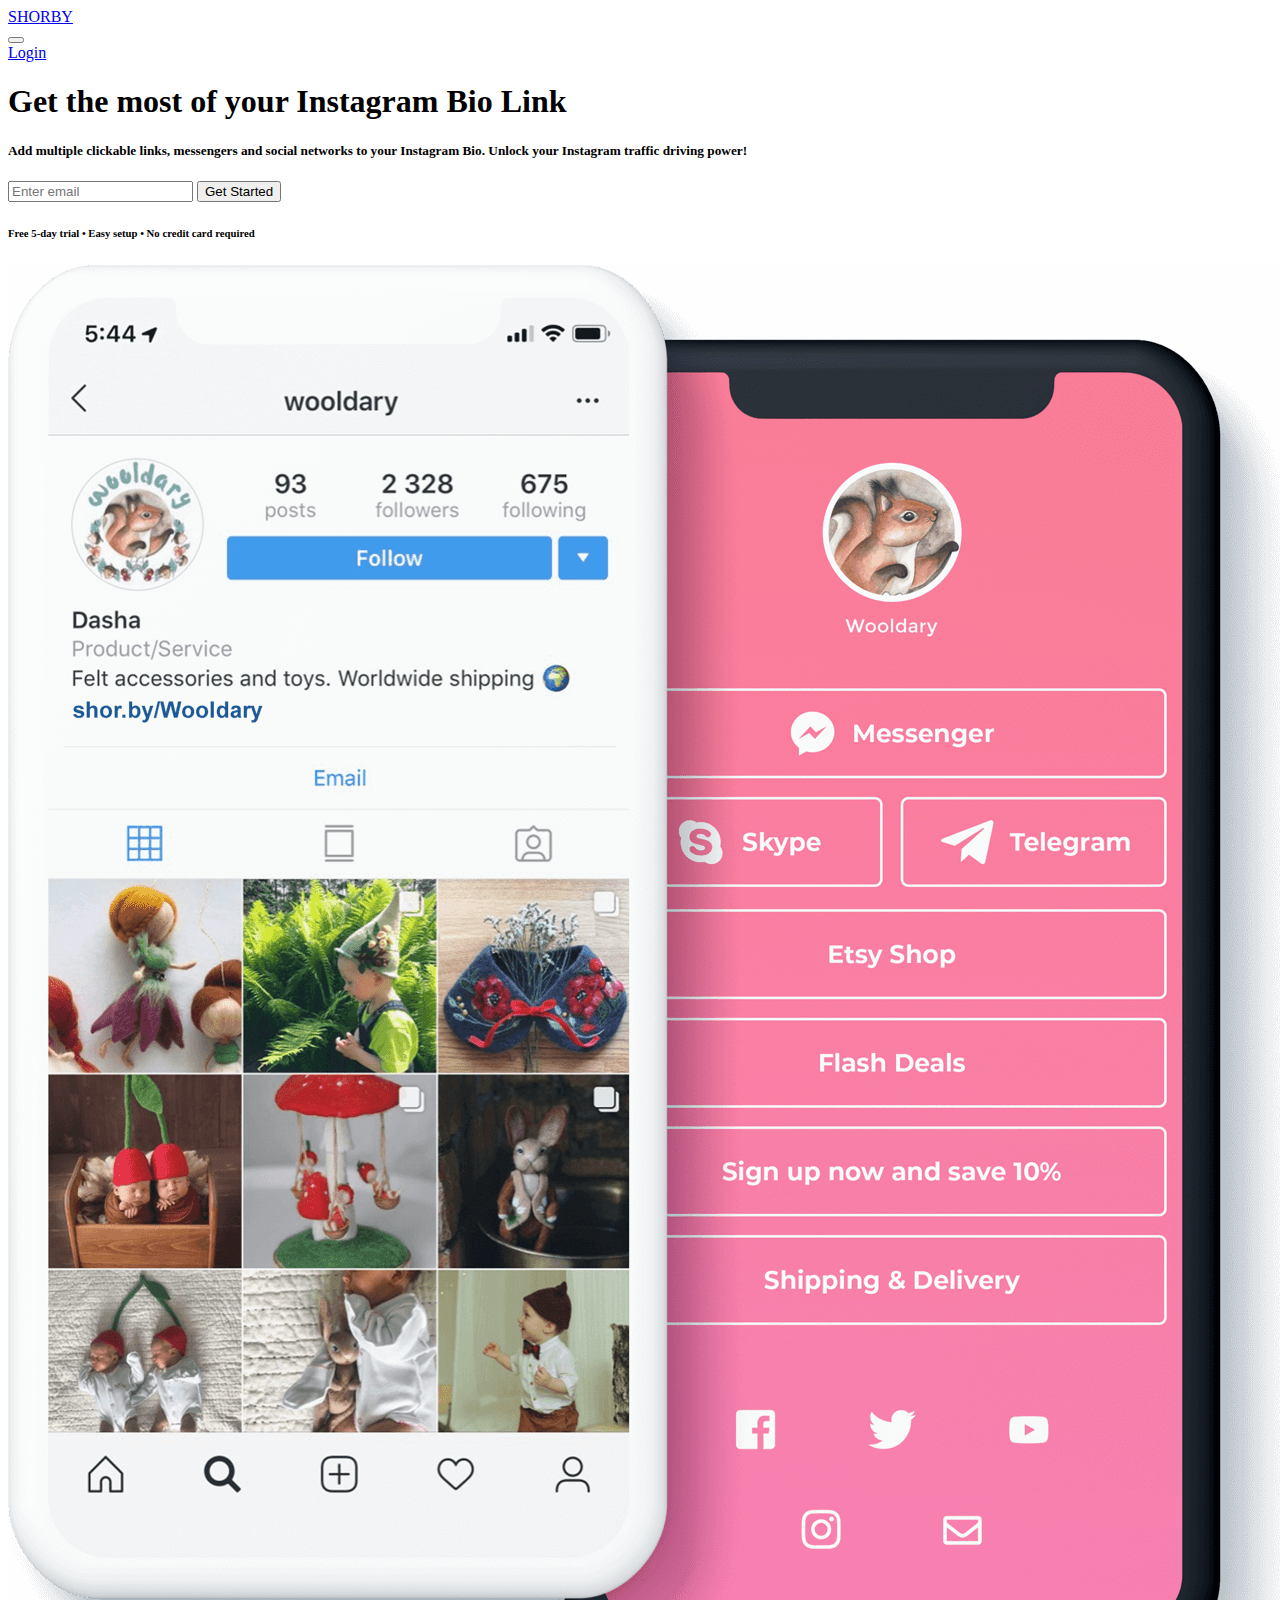
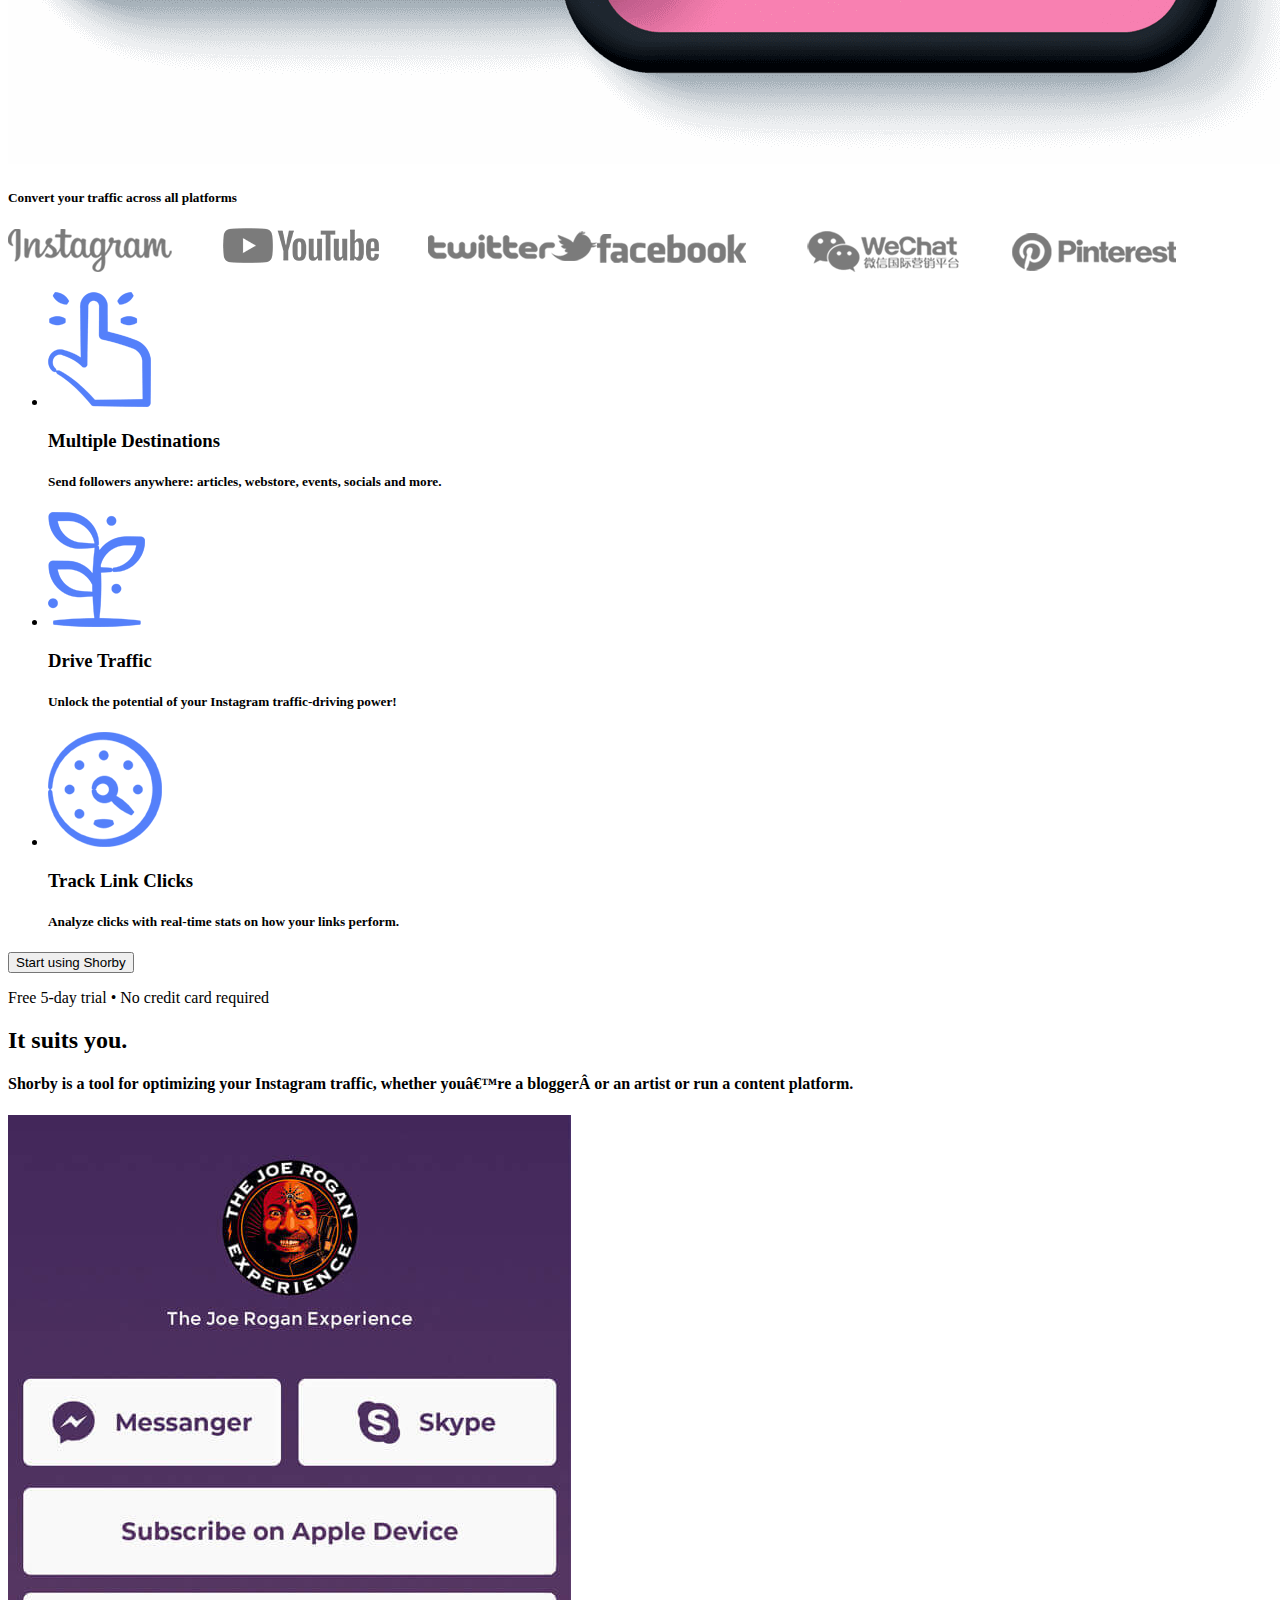
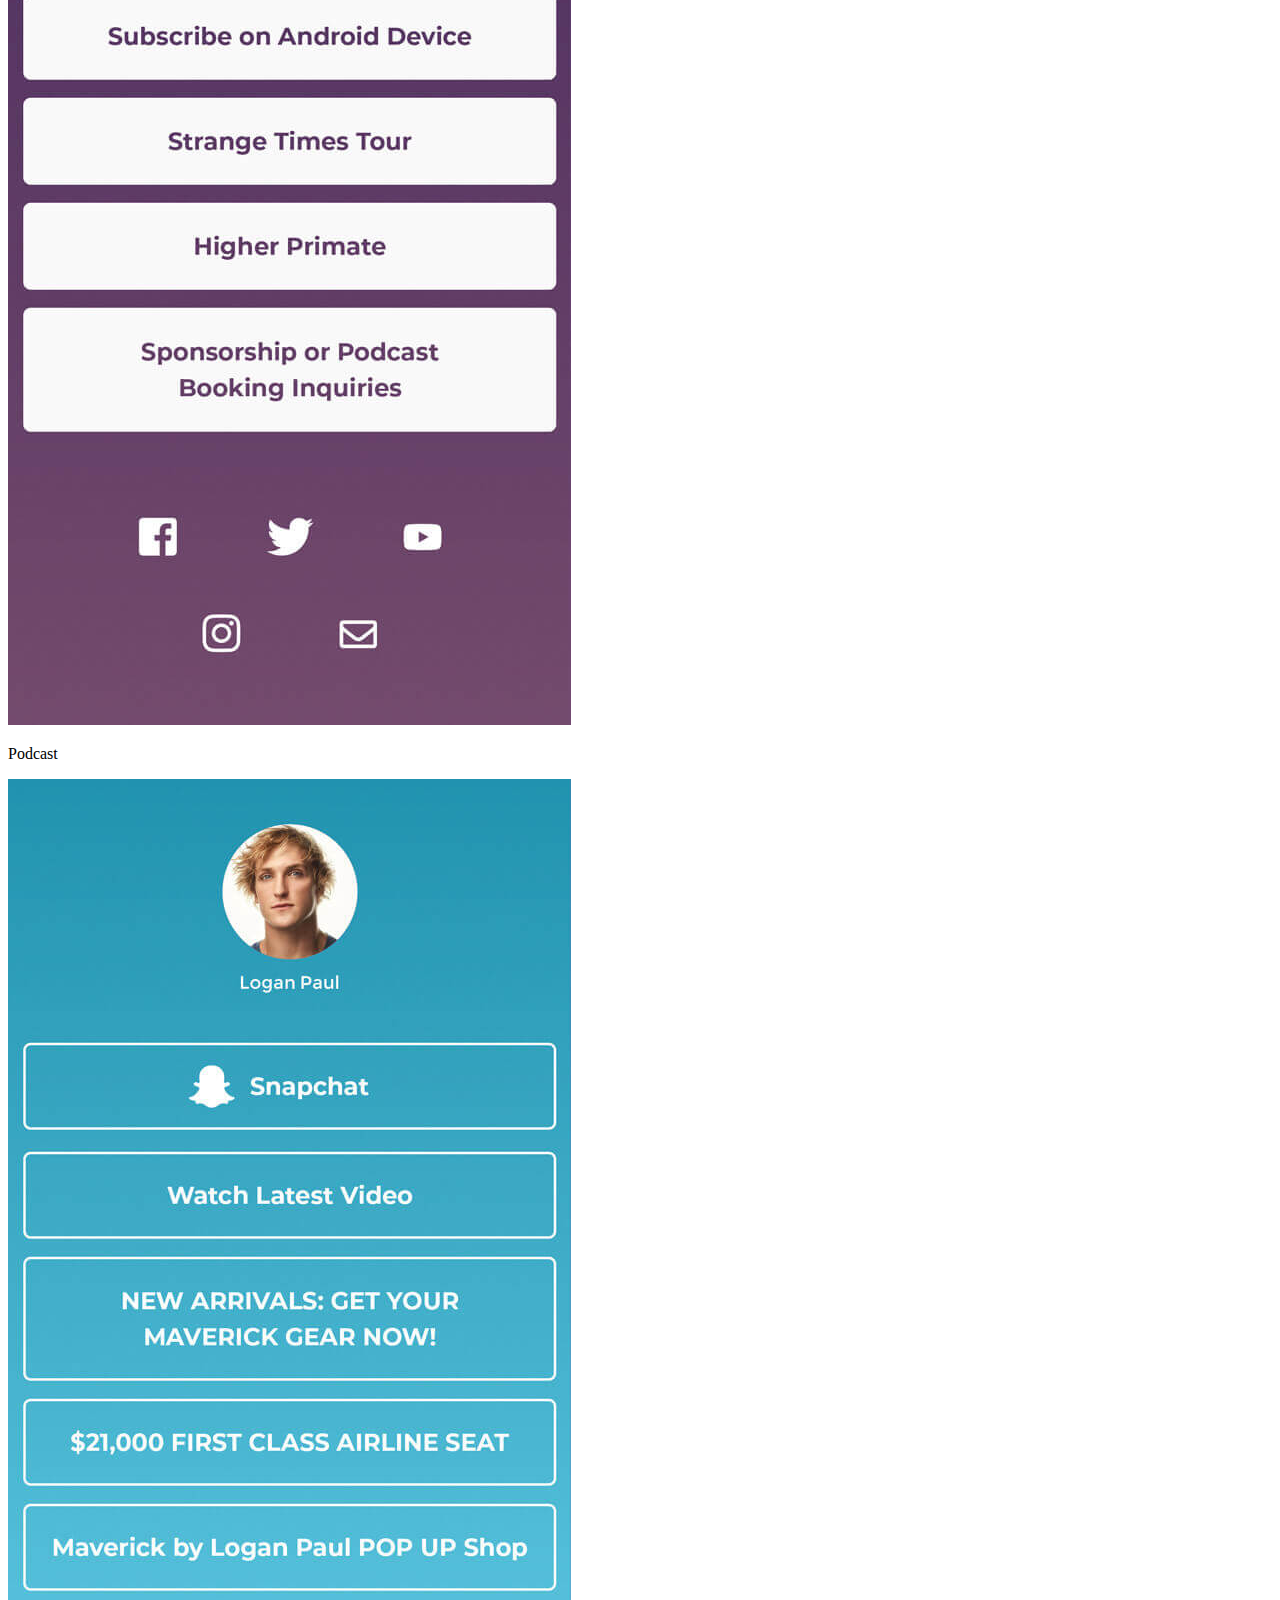
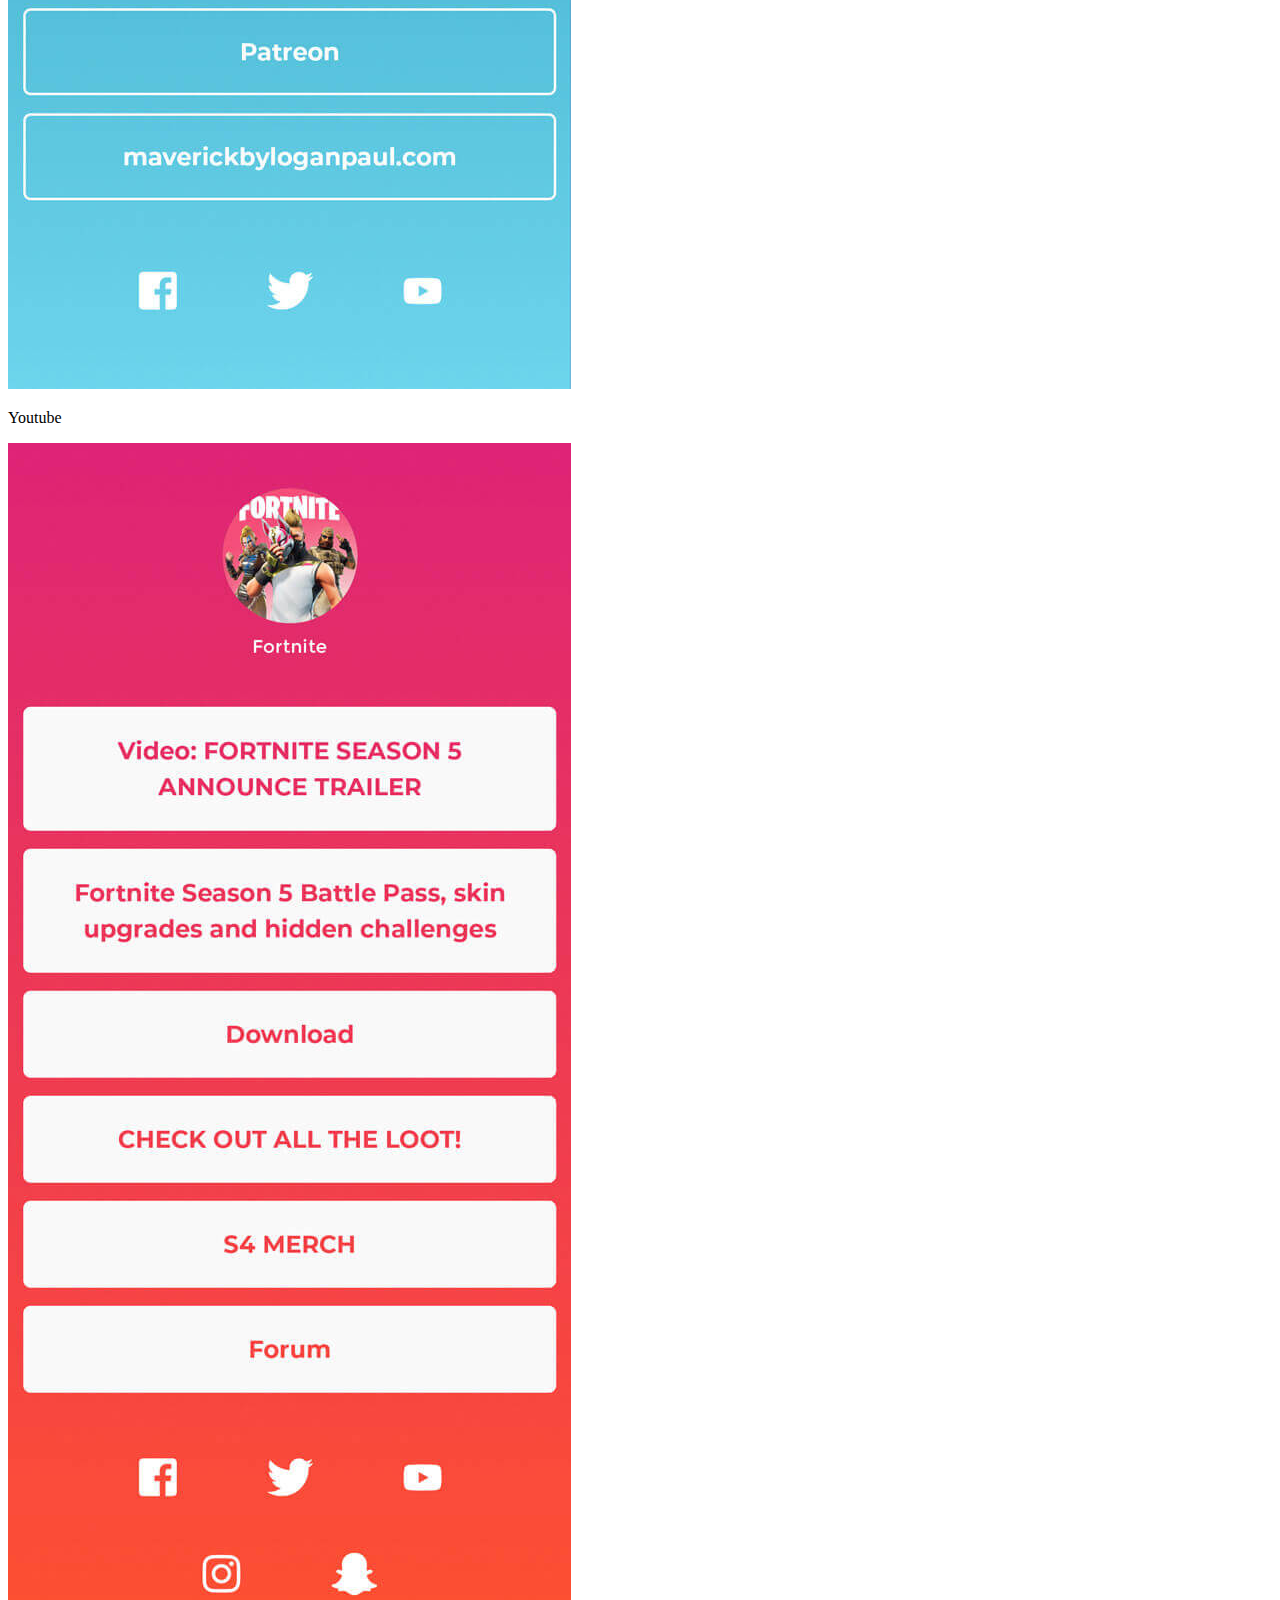
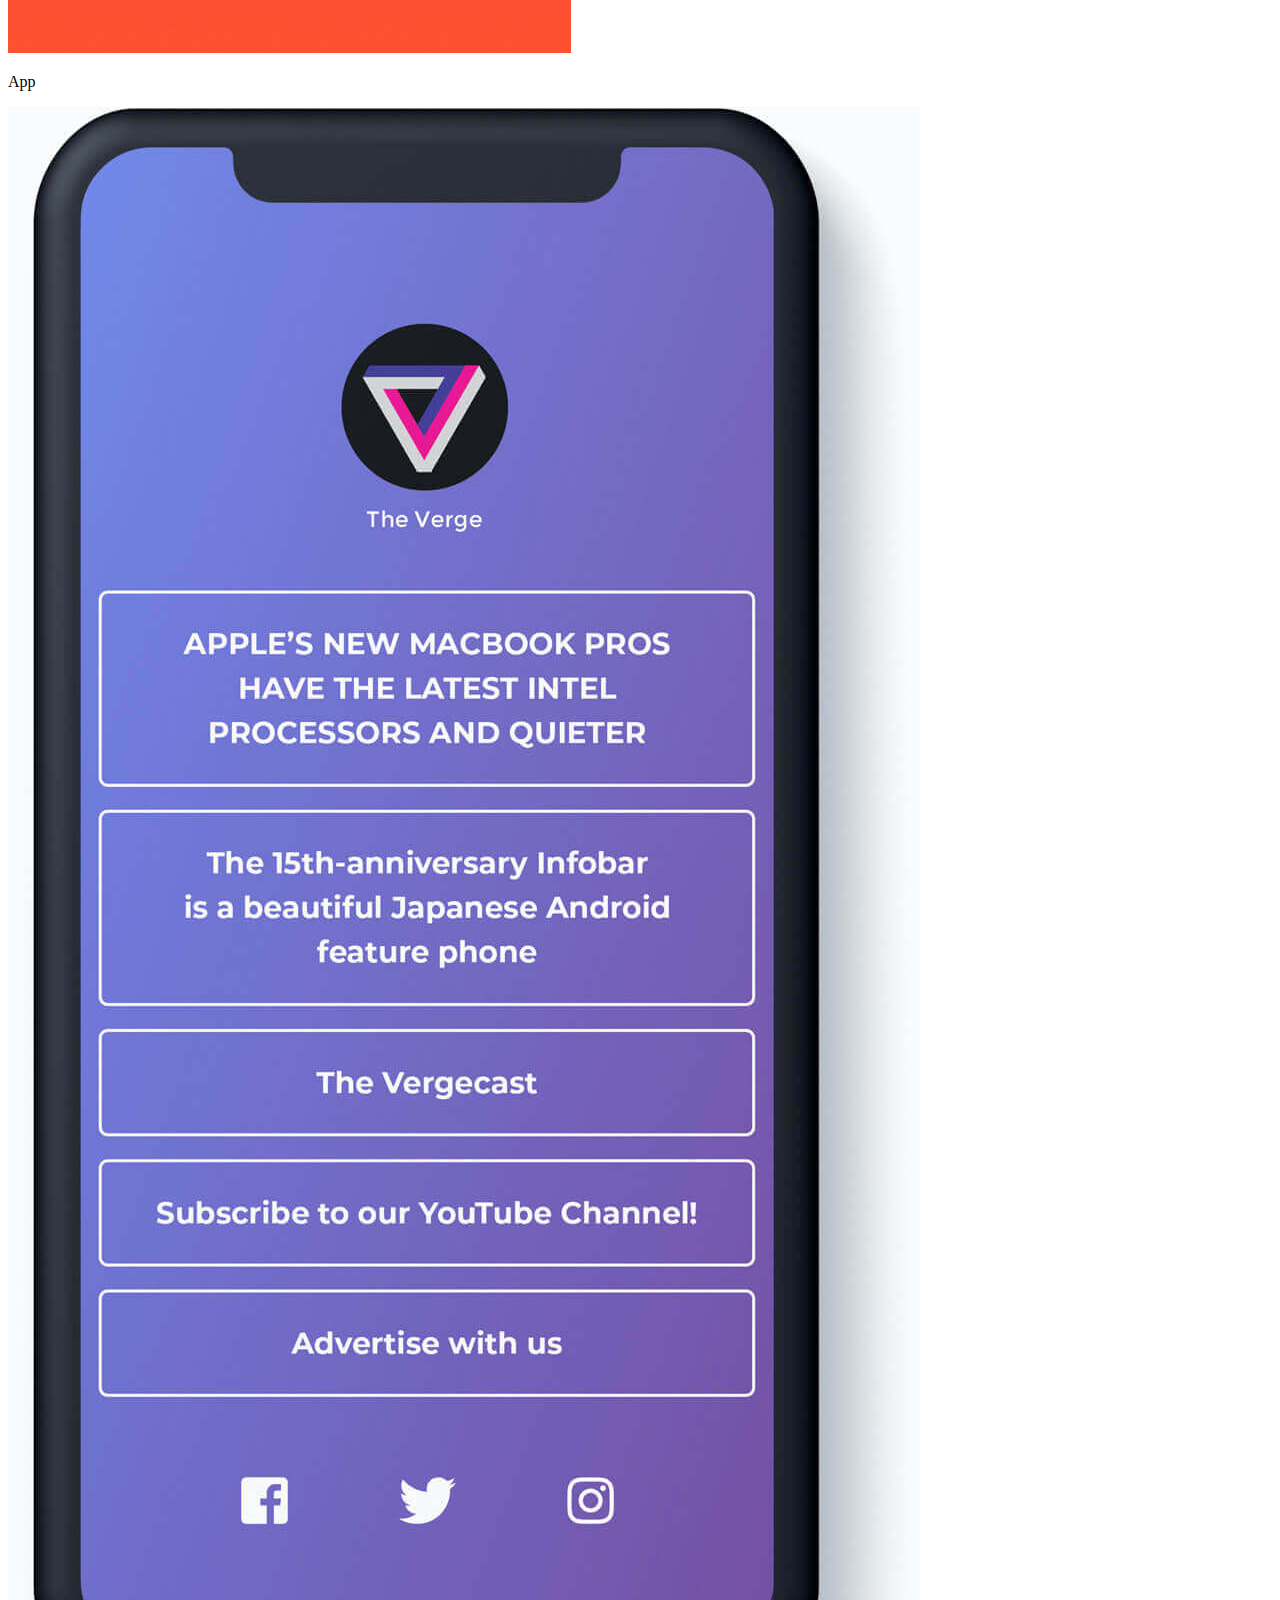
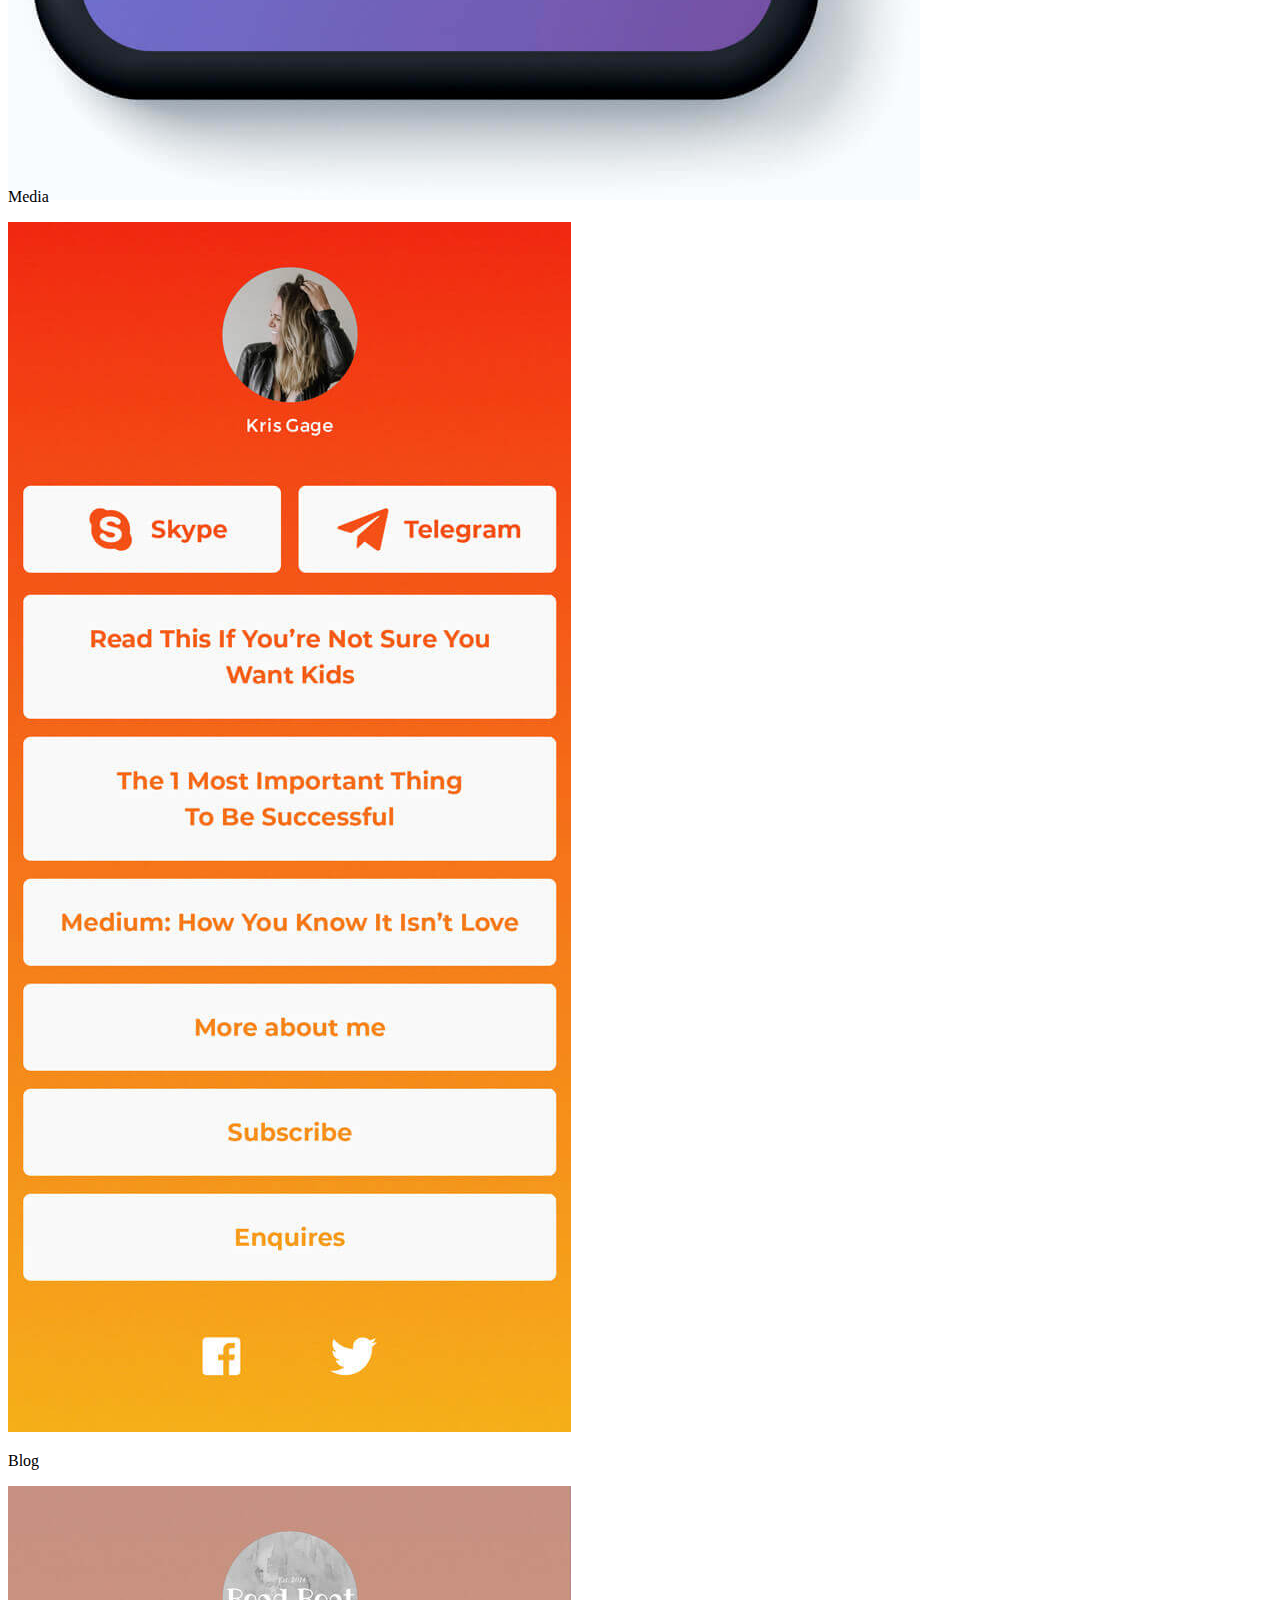
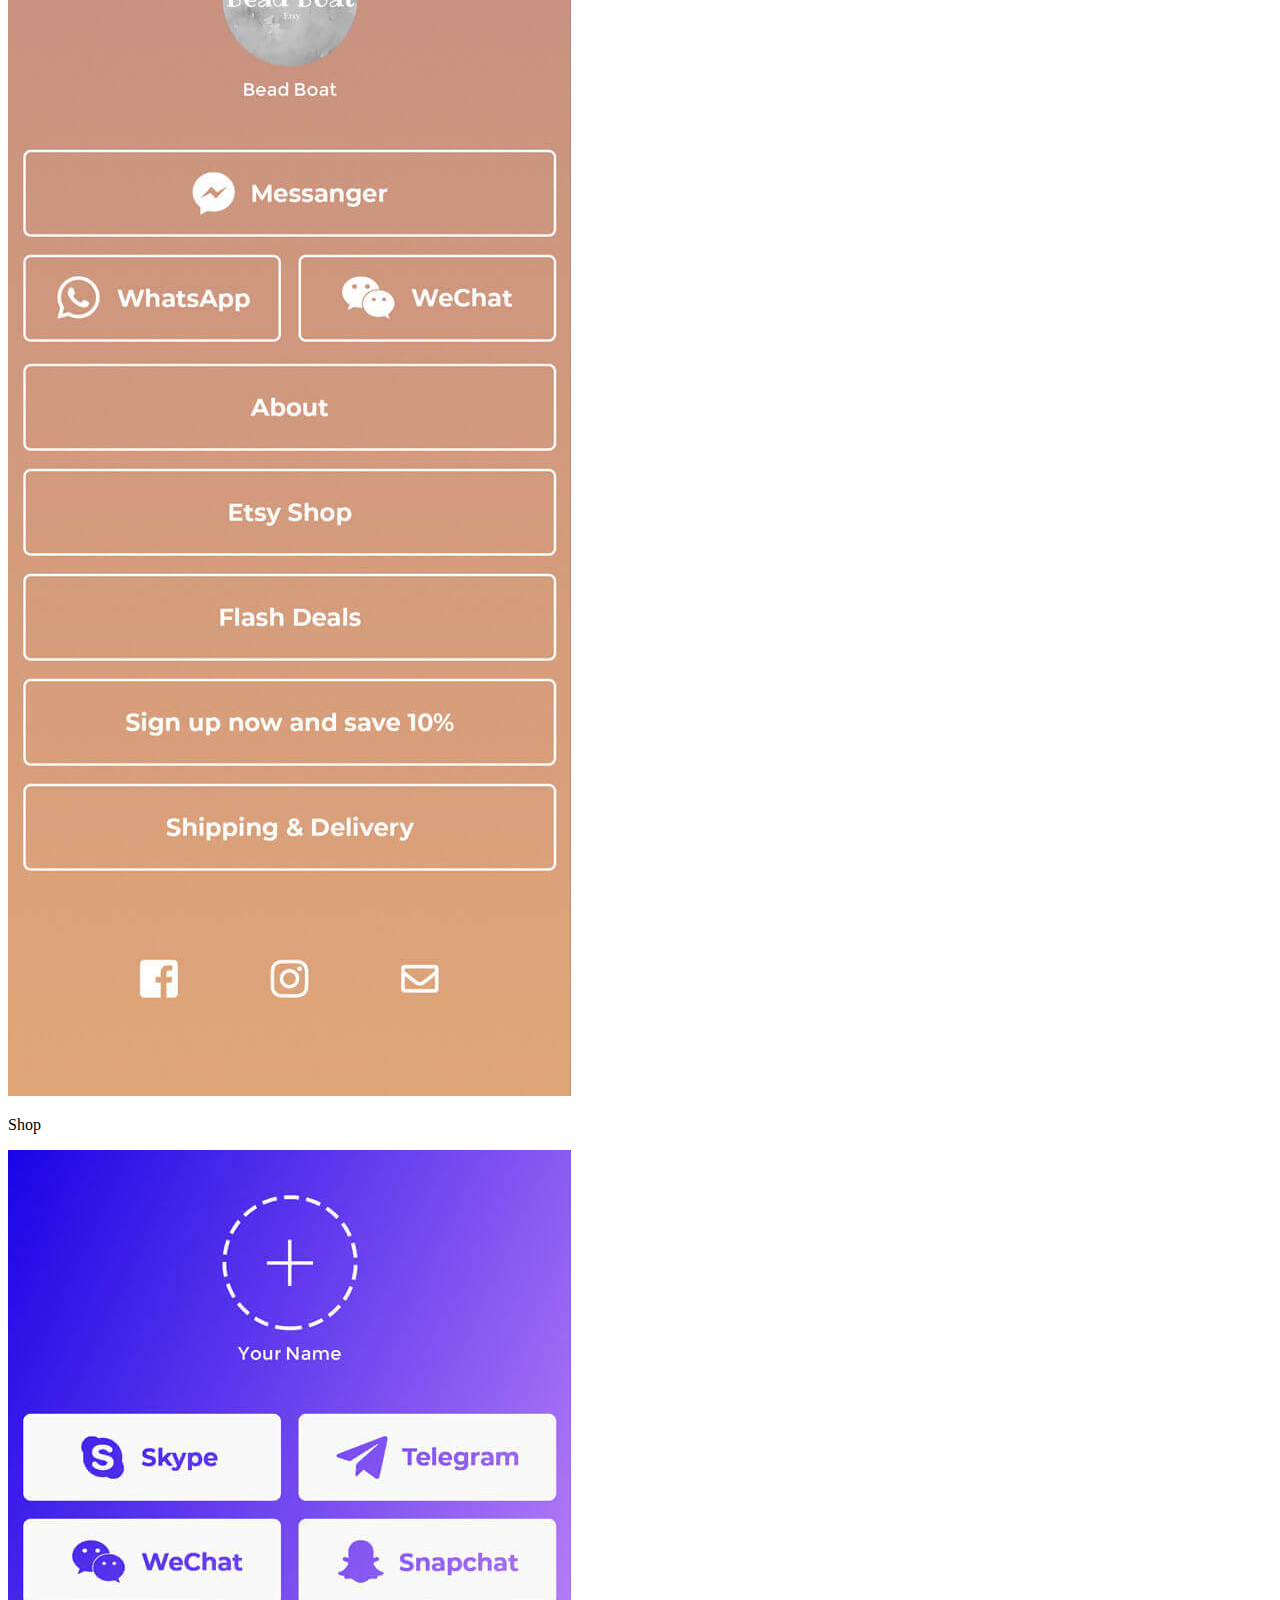
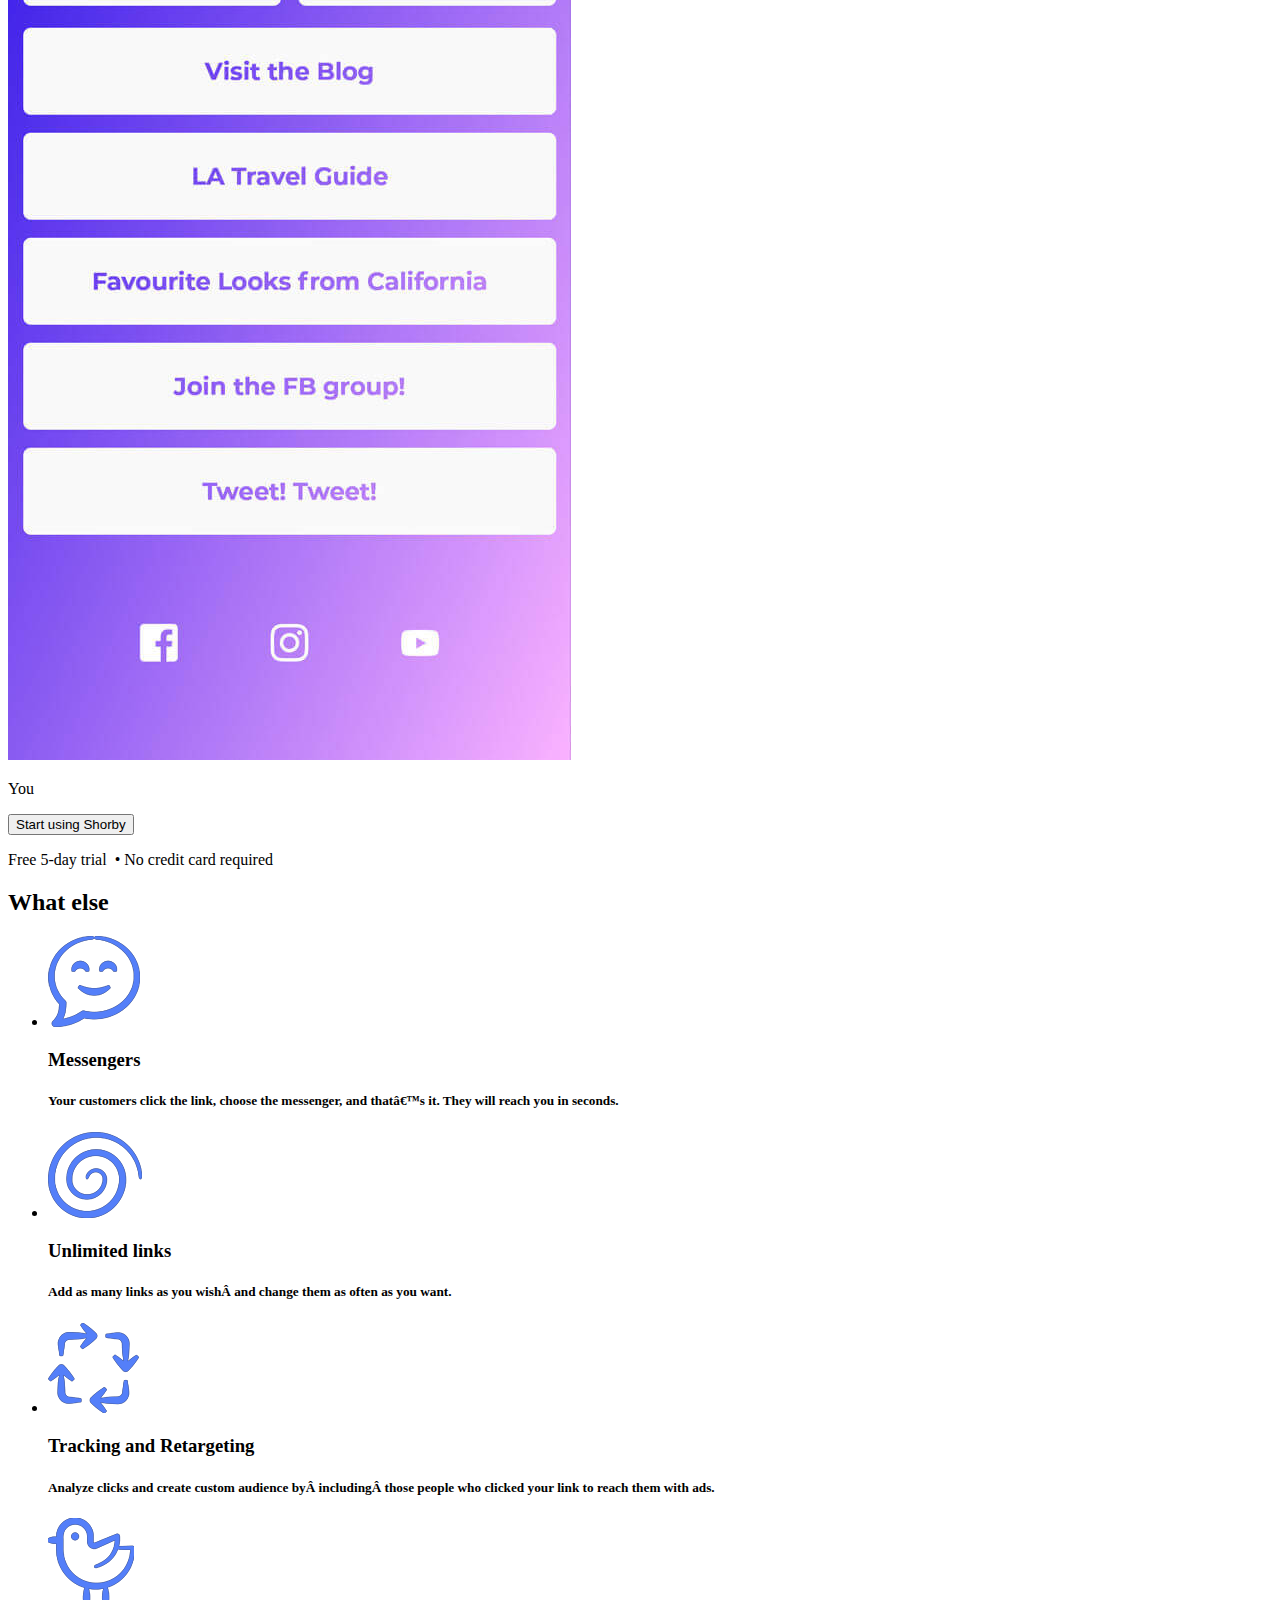
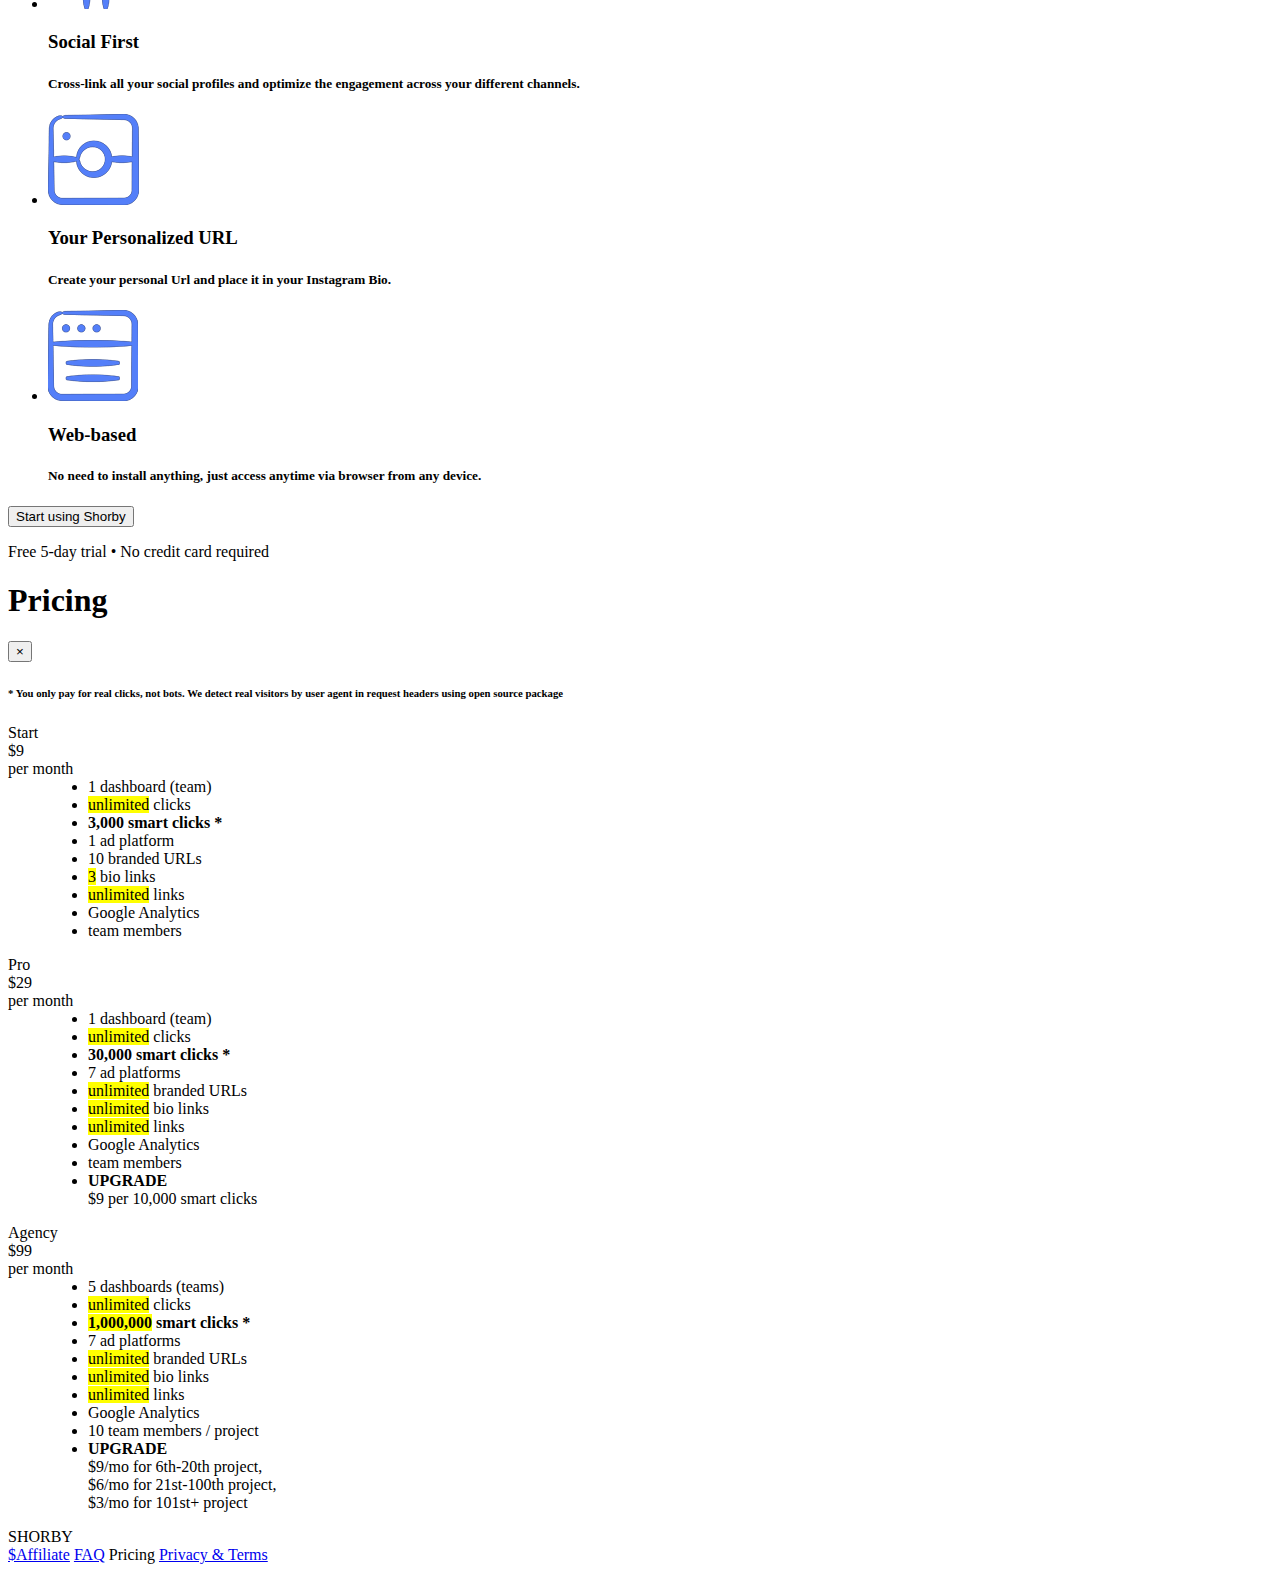
==== instagram/index.html @ 704e4664 "Add files via upload" ====
<!DOCTYPE html>
<html lang="en">
  <head>
    <!-- Google Tag Manager -->
<script>(function(w,d,s,l,i){w[l]=w[l]||[];w[l].push({'gtm.start':
new Date().getTime(),event:'gtm.js'});var f=d.getElementsByTagName(s)[0],
j=d.createElement(s),dl=l!='dataLayer'?'&l='+l:'';j.async=true;j.src=
'https://www.googletagmanager.com/gtm.js?id='+i+dl;f.parentNode.insertBefore(j,f);
})(window,document,'script','dataLayer','GTM-5QNDDSQ');</script>
<!-- End Google Tag Manager -->
    <!-- Yandex.Metrika counter --> <script type="text/javascript" > (function (d, w, c) { (w[c] = w[c] || []).push(function() { try { w.yaCounter49184755 = new Ya.Metrika2({ id:49184755, clickmap:true, trackLinks:true, accurateTrackBounce:true, webvisor:true }); } catch(e) { } }); var n = d.getElementsByTagName("script")[0], s = d.createElement("script"), f = function () { n.parentNode.insertBefore(s, n); }; s.type = "text/javascript"; s.async = true; s.src = "https://mc.yandex.ru/metrika/tag.js"; if (w.opera == "[object Opera]") { d.addEventListener("DOMContentLoaded", f, false); } else { f(); } })(document, window, "yandex_metrika_callbacks2"); </script> <noscript><div><img src="https://mc.yandex.ru/watch/49184755" style="position:absolute; left:-9999px;" alt="" /></div></noscript> <!-- /Yandex.Metrika counter -->

    <meta charset="utf-8">

    <meta name="viewport" content="user-scalable=no, width=device-width, initial-scale=1.0">
    <meta name="apple-mobile-web-app-capable" content="yes" />
    <meta name="apple-mobile-web-app-status-bar-style" content="default" />

    <meta name="theme-color" content="#0077ff">
    <!--
      manifest.json provides metadata used when your web app is added to the
      homescreen on Android. See https://developers.google.com/web/fundamentals/engage-and-retain/web-app-manifest/
    -->
    <link rel="manifest" href="%PUBLIC_URL%/manifest.json">
    <link rel="shortcut icon" href="%PUBLIC_URL%/favicon.ico">
    <!--
      Notice the use of %PUBLIC_URL% in the tags above.
      It will be replaced with the URL of the `public` folder during the build.
      Only files inside the `public` folder can be referenced from the HTML.

      Unlike "/favicon.ico" or "favicon.ico", "%PUBLIC_URL%/favicon.ico" will
      work correctly both with client-side routing and a non-root public URL.
      Learn how to configure a non-root public URL by running `npm run build`.
    -->
    <title>SHORBY Multiple links on Instagram Bio</title>

    <meta property="og:type"               content="article" />
    <meta property="og:title"              content="SHORBY Instagram Bio Supercharger" />
    <meta property="og:description"        content="Add multiple links to Instagram Bio, messengers and social networks. TRY FOR FREE" />
    <meta property="og:image"              content="https://shorby.com/og-image.jpg" />

  </head>
  <body class="landing">
    <!-- Google Tag Manager (noscript) -->
<noscript><iframe src="https://www.googletagmanager.com/ns.html?id=GTM-5QNDDSQ"
height="0" width="0" style="display:none;visibility:hidden"></iframe></noscript>
<!-- End Google Tag Manager (noscript) -->

    <div id="root">

      <div class="header-wrapper instagram">
      <header class="header-landing"><div class="container">
          <div class="shorby-wrapper"><a href="/" class="shorby-logo white animated">SHORBY</a></div>
          <nav class="navbar navbar-expand-sm navbar-dark justify-content-end p-0">
            <button class="navbar-toggler" type="button" data-toggle="collapse" data-target="#header-nav"><span class="navbar-toggler-icon"></span></button>
              <div class="collapse navbar-collapse justify-content-end" id="header-nav">
                <div class="navbar-nav">
                  <!--a class="nav-item nav-link" href="/terms">FAQ</a-->
                  <!--a class="nav-item nav-link" data-toggle="modal" data-target="#pricing">Pricing</a-->
                  <a class="nav-item nav-link" href="https://dash.shorby.com/">Login</a>
                </div>
              </div>
          </nav>
      </div></header>

      <main class="main-landing"><div class="container">
          <div class="short-description row">
            <div class="col-lg-6 col-md-6">
              <h1>Get the most of your Instagram Bio Link</h1><!--h1>Collect&nbsp;leads from&nbsp;any&nbsp;link</h1-->
              <!--h5>Use multiple links with Bio Link to share everything! And retarget anyone who clicked on em’.</h5-->
              <h5>Add multiple clickable links, messengers and social networks to your Instagram Bio. Unlock your Instagram traffic driving power!
</h5>
              <!--p>Send followers to multiple destinations and retarget anyone who clicked on em’.</p-->
              <form class="form-row" action="https://dash.shorby.com/signup/">
                <input type="hidden" name="ref" value="bio" />
                <span class="col-lg-7 col-md-6 col-sm-8 col-12"><input class="form-control" name="email" type="email" placeholder="Enter email"></span>
                <span class="col-lg-4 col-md-6 col-sm-4 col-12"><input class="btn btn-success" type="submit" value="Get Started"></span>
              </form>
              <h6>Free 5-day trial&nbsp;&bullet; Easy&nbsp;setup&nbsp;&bullet; No&nbsp;credit&nbsp;card&nbsp;required<h6>
            </div>
            <div class="col-lg-6 col-md-6"><img src="/images/demo-ig.png" /></div>
          </div>
        </div>
      </div></main>
      </div>

      <section><div class="container">
        <div class="ad-platforms">
          <h5>Convert your traffic across all platforms</h5>
          <div class="ad-platforms-logos">
            <img src="/images/platforms-ig-1.png" /><img src="/images/platforms-ig-2.png" />
          </div>
        </div>
      </div></section>

      <section><div class="container">
        <ul class="row list-unstyled text-center">
          <li class="col col-12 col-md-4"><img class="mb-5" src="/images/bio/superfeat-1.png" /><div><h3 class="mb-3">Multiple Destinations</h3><h5 class="text-secondary" style="width: auto;">Send followers anywhere: articles, webstore, events, socials and more.</p></div></li>
          <li class="col col-12 col-md-4"><img class="mb-5" src="/images/bio/superfeat-2.png" /><div><h3 class="mb-3">Drive Traffic</h3><h5 class="text-secondary">Unlock the potential of your Instagram traffic-driving power!</p></div></li>
          <li class="col col-12 col-md-4"><img class="mb-5" src="/images/bio/superfeat-3.png" /><div><h3 class="mb-3">Track Link Clicks</h3><h5 class="text-secondary">Analyze clicks with real-time stats on how your links perform.</p></div></li>
        </ul>
      </div></section>

      <section><div class="text-center">
        <form action="https://dash.shorby.com/signup/"><input type="hidden" name="ref" value="bio" /><button type="submit" class="btn btn-primary btn-lg mb-4">Start using Shorby</button></form>
        <p class="text-secondary">Free 5-day trial&nbsp;&bullet; No&nbsp;credit&nbsp;card&nbsp;required<p>
      </div></section>

      <section class="screens">
        <h2 class="display-4 text-center mb-5">It suits you.</h2>
        <h4 class="text-secondary mx-auto mb-5">Shorby is a tool for optimizing your Instagram traffic, whether you’re a blogger or an artist or run a content platform.</h4><!--
        --><div class="mb-3"><img src="/images/bio/podcast.jpg" /><p>Podcast</p></div><!--
        --><div class="mb-3"><img src="/images/bio/youtube.jpg" /><p>Youtube</p></div><!--
        --><div class="mb-3"><img src="/images/bio/app.jpg" /><p>App</p></div><!--
        --><div class="mb-3"><img src="/images/bio/media.jpg" style="margin-bottom: -2em;" /><p>Media</p></div><!--
        --><div class="mb-3"><img src="/images/bio/blog.jpg" /><p>Blog</p></div><!--
        --><div class="mb-3"><img src="/images/bio/shop.jpg" /><p>Shop</p></div><!--
        --><div class="mb-3"><img src="/images/bio/you.jpg" /><p>You</p></div><!--
   --></section>

      <section><div class="text-center">
        <form action="https://dash.shorby.com/signup/"><input type="hidden" name="ref" value="bio" /><button type="submit" class="btn btn-primary btn-lg mb-4">Start using Shorby</button></form>
        <p class="text-secondary">Free 5-day trial&nbsp;&nbsp;&bullet; No&nbsp;credit&nbsp;card&nbsp;required<p>
      </div></section>

      <section><div class="container">
        <h2 class="display-4 text-center">What else</h2>
        <ul class="row list-unstyled">
          <li class="media col col-12 col-md-6 mb-5"><img class="mr-5" src="/images/bio/feat-1.png" /><div class="media-body"><h3 class="mb-3">Messengers</h3><h5 class="text-secondary" style="width: auto;">Your customers click the link, choose the messenger, and that’s it. They will reach you in seconds.</p></div></li>
          <li class="media col col-12 col-md-6 mb-5"><img class="mr-5" src="/images/bio/feat-2.png" /><div class="media-body"><h3 class="mb-3">Unlimited links</h3><h5 class="text-secondary">Add as many links as you wish and change them as often as you want.</p></div></li>
          <li class="media col col-12 col-md-6 mb-5"><img class="mr-5" src="/images/bio/feat-3.png" /><div class="media-body"><h3 class="mb-3">Tracking and Retargeting</h3><h5 class="text-secondary">Analyze clicks and create custom audience by including those people who clicked your link to reach them with ads.</p></div></li>
          <li class="media col col-12 col-md-6 mb-5"><img class="mr-5" src="/images/bio/feat-4.png" /><div class="media-body"><h3 class="mb-3">Social First</h3><h5 class="text-secondary">Cross-link all your social profiles and optimize the engagement across your different channels.</p></div></li>
          <li class="media col col-12 col-md-6 mb-5"><img class="mr-5" src="/images/bio/feat-5.png" /><div class="media-body"><h3 class="mb-3">Your Personalized URL</h3><h5 class="text-secondary">Create your personal Url and
place it in your Instagram Bio.</p></div></li>
          <li class="media col col-12 col-md-6 mb-5"><img class="mr-5" src="/images/bio/feat-6.png" /><div class="media-body"><h3 class="mb-3">Web-based</h3><h5 class="text-secondary">No need to install anything, just
access anytime via browser from any device.</p></div></li>
        </ul>
      </div></section>

      <section><div class="text-center">
        <form action="https://dash.shorby.com/signup/"><input type="hidden" name="ref" value="bio" /><button type="submit" class="btn btn-primary btn-lg mb-4">Start using Shorby</button></form>
        <p class="text-secondary">Free 5-day trial&nbsp;&bullet; No&nbsp;credit&nbsp;card&nbsp;required<p>
      </div></section>

      <!--div class="text-center">
        <h2>It suits you.</h2>
        <h5 class="text-secondary">Shorby is a free tool for optimising your Instagram traffic, whether you’re a blogger, an artist or run a content platform. </h5>
      </div-->

    <!--div class="biolink-screens row">
        <div class="col col"><img src="/images/ig-cases-1.png" /></div>
        <div class="col col-0"><img src="/images/ig-cases-2.png" /></div>
        <div class="col col"><img src="/images/ig-cases-3.png" /></div>
    </div-->

    <div id="pricing" class="modal fade bd-example-modal-lg" tabindex="-1" role="dialog">
        <div class="modal-dialog modal-lg modal-dialog-centered" role="document">
          <div class="modal-content">
            <div class="modal-header"><h1>Pricing</h1><button type="button" class="close" data-dismiss="modal" aria-label="Close"><span aria-hidden="true">&times;</span></button></div>
            <div class="modal-body">
              <div class="pricing">
                  <h6>* You only pay for real clicks, not bots. We detect real visitors by user agent in request headers using open source package</h6>
                  <div id="pricing-table" class="row">
                    <dl class="col-12 col-md-4">
                      <dt id="pricing-head-1"><div class="plan">Start</div><div class="price">$9</div><div class="period">per month</div></dt>
                      <dd id="pricing-1">
                        <ul><li>1 dashboard (team)</li>
                          <li><mark>unlimited</mark> clicks</li>
                          <li><b>3,000 smart clicks *</b></li>
                          <li>1 ad platform</li>
                          <li>10 branded URLs</li></li>
                          <li><mark>3</mark> bio links</li>
                          <li><mark>unlimited</mark> links</li>
                          <li class="excluded">Google Analytics</li>
                          <li class="excluded">team members</li>
                        </ul>
                      </dd>
                    </dl>
                    <dl class="col-12 col-md-4 show">
                      <dt id="pricing-head-2"><div class="plan">Pro</div><div class="price">$29</div><div class="period">per month</div></dt>
                      <dd id="pricing-2">
                        <ul><li>1 dashboard (team)</li>
                          <li><mark>unlimited</mark> clicks</li>
                          <li><b>30,000 smart clicks *</b></li>
                          <li>7 ad platforms</li>
                          <li><mark>unlimited</mark> branded URLs</li></li>
                          <li><mark>unlimited</mark> bio links</li>
                          <li><mark>unlimited</mark> links</li>
                          <li>Google Analytics</li>
                          <li class="excluded">team members</li>
                          <li class="none"><b>UPGRADE</b><br /><span>$9 per 10,000 smart clicks<span></li>
                        </ul>
                      </dd>
                    </dl>
                    <dl class="col-12 col-md-4">
                      <dt id="pricing-head-3"><div class="plan">Agency</div><div class="price">$99</div><div class="period">per month</div></dt>
                      <dd id="pricing-3">
                        <ul>
                          <li>5 dashboards (teams)</li>
                          <li><mark>unlimited</mark> clicks</li>
                          <li><b><mark>1,000,000</mark> smart clicks *</b></li>
                          <li>7 ad platforms</li>
                          <li><mark>unlimited</mark> branded URLs</li></li>
                          <li><mark>unlimited</mark> bio links</li>
                          <li><mark>unlimited</mark> links</li>
                          <li>Google Analytics</li>
                          <li>10 team members / project</li>
                          <li class="none"><b>UPGRADE</b><br /><span>$9/mo for 6th-20th project,</span><br /><span>$6/mo for 21st-100th project,</span><br /><span>$3/mo for 101st+ project</span></li>
                        </ul>
                      </dd>
                    </dl>
                  </div>
              </div>
            </div>
          </div>
        </div>
      </div>

      <footer><div class="container d-flex flex-column flex-sm-row align-items-center justify-content-between">
        <div><span class="shorby-logo animated black">SHORBY<span></div>
        <nav class="d-flex flex-column  flex-sm-row text-center text-sm-left">
          <a href="https://intercom.help/shorby/affiliate-program/earn-up-to-300-from-each-referral/shorby-affiliate-program" target="_blank">$Affiliate</a>
          <a href="https://intercom.help/shorby" target="_blank">FAQ</a>
          <a data-toggle="modal" data-target="#pricing">Pricing</a>
          <a href="/terms">Privacy & Terms</a>
        </nav>
      </div></footer>

      <script>
        window.intercomSettings = {
          app_id: "ap0oazwb"
        };
      </script>
      <script>(function(){var w=window;var ic=w.Intercom;if(typeof ic==="function"){ic('reattach_activator');ic('update',intercomSettings);}else{var d=document;var i=function(){i.c(arguments)};i.q=[];i.c=function(args){i.q.push(args)};w.Intercom=i;function l(){var s=d.createElement('script');s.type='text/javascript';s.async=true;s.src='https://widget.intercom.io/widget/ap0oazwb';var x=d.getElementsByTagName('script')[0];x.parentNode.insertBefore(s,x);}if(w.attachEvent){w.attachEvent('onload',l);}else{w.addEventListener('load',l,false);}}})()</script>

    <script type="text/javascript" src="/static/js/bundle.js"></script>
    </div>
  </body>
</html>
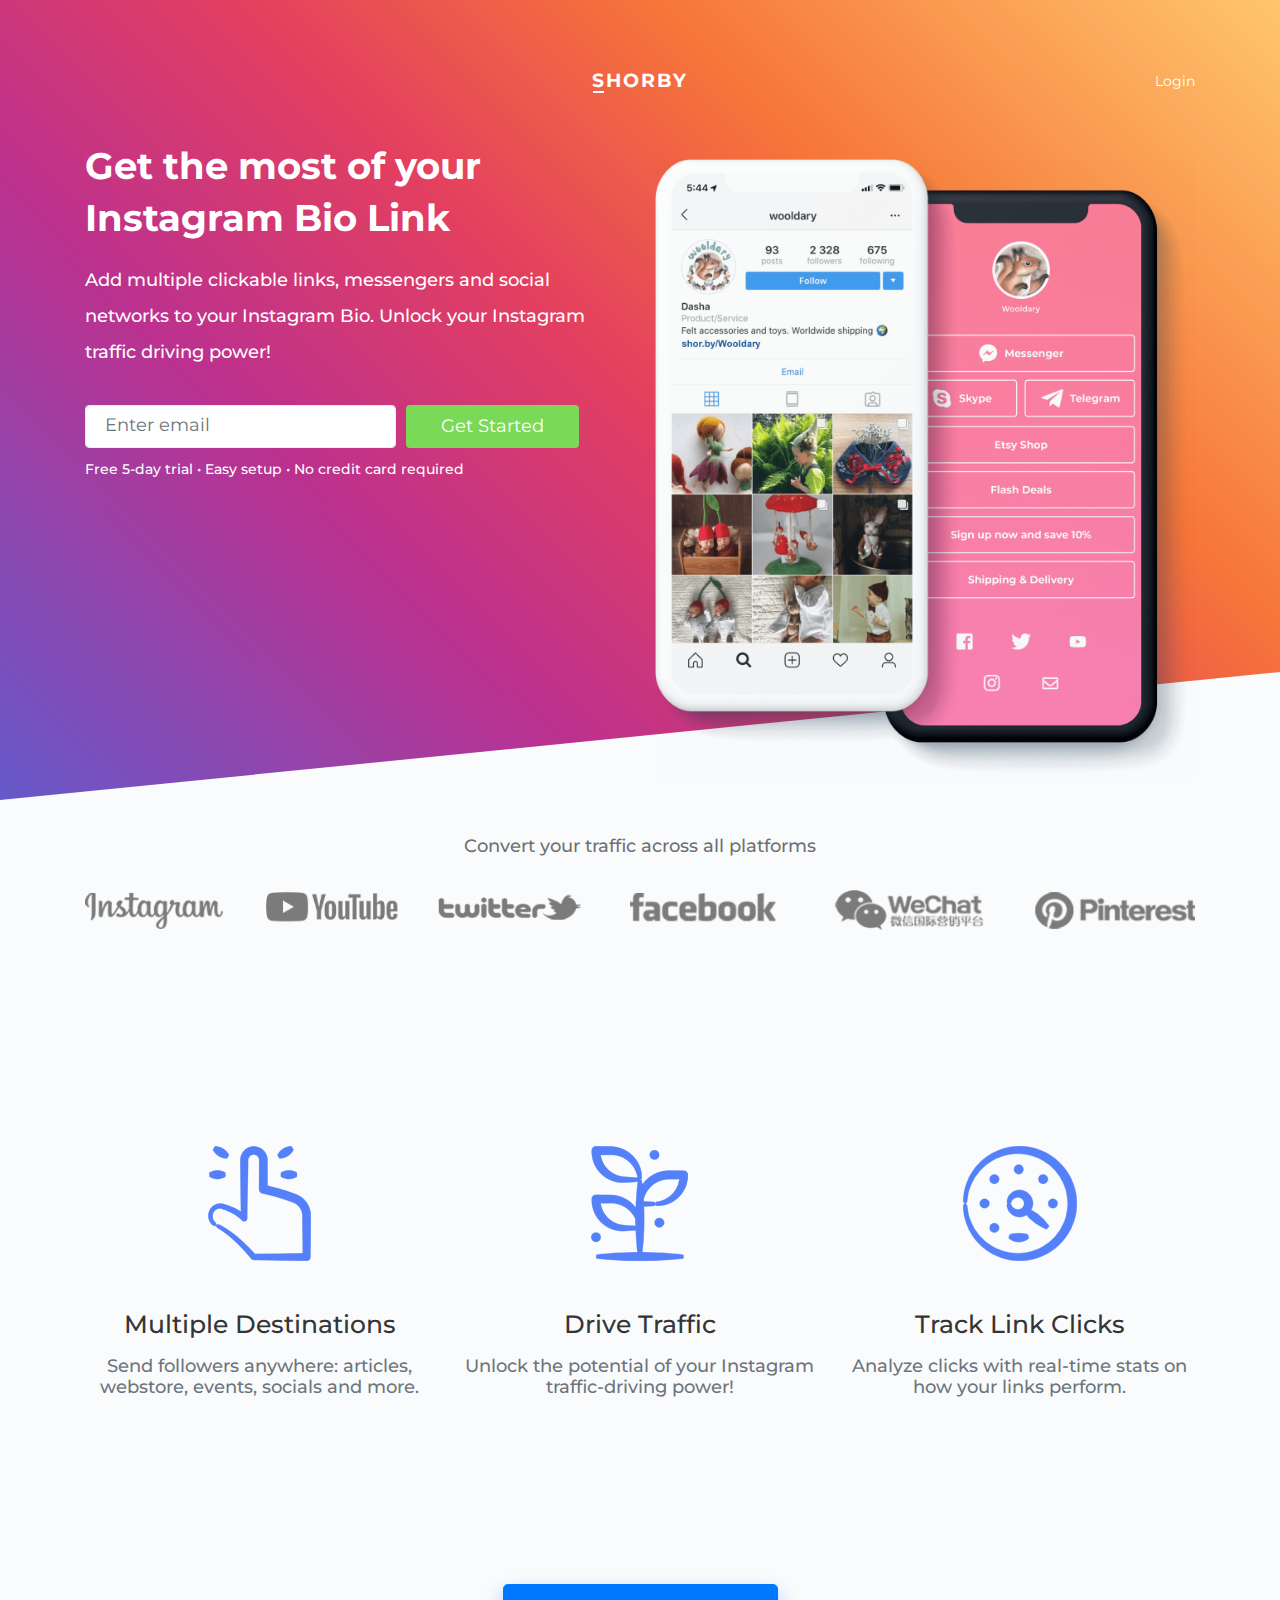
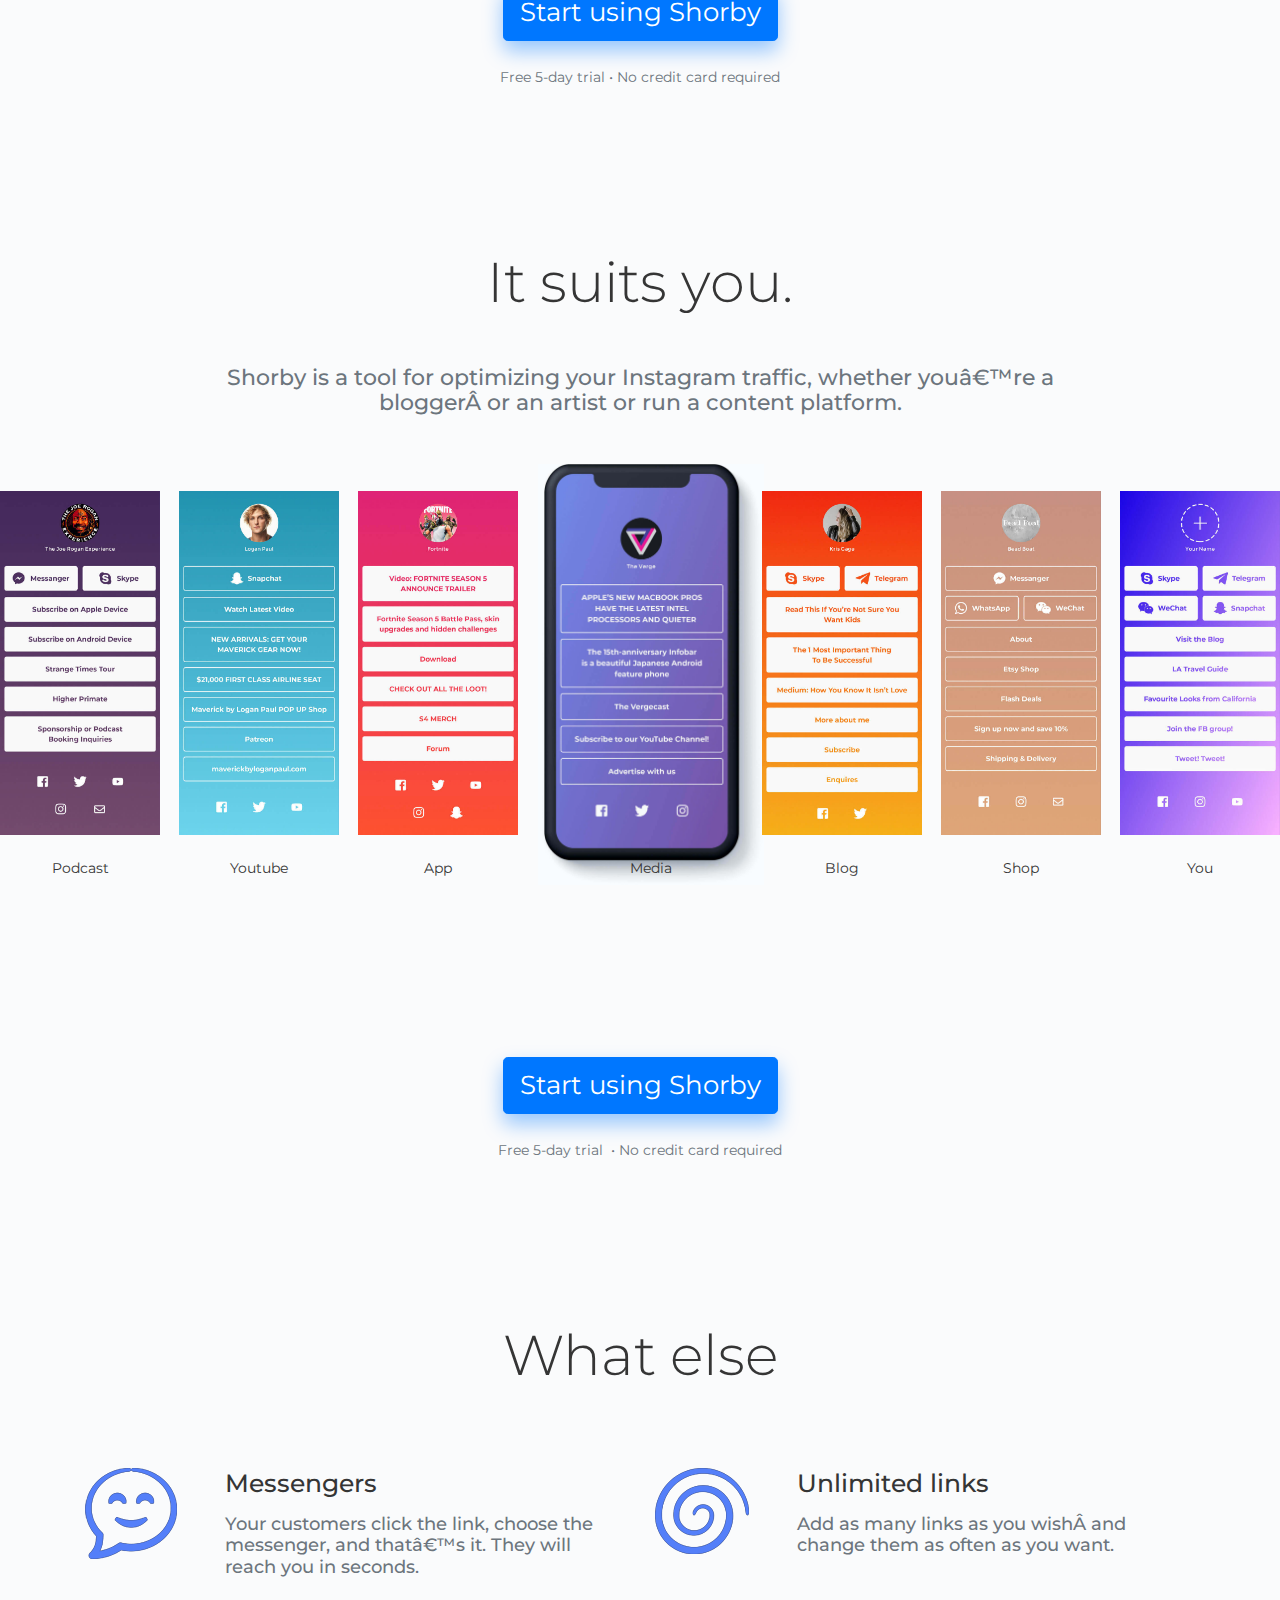
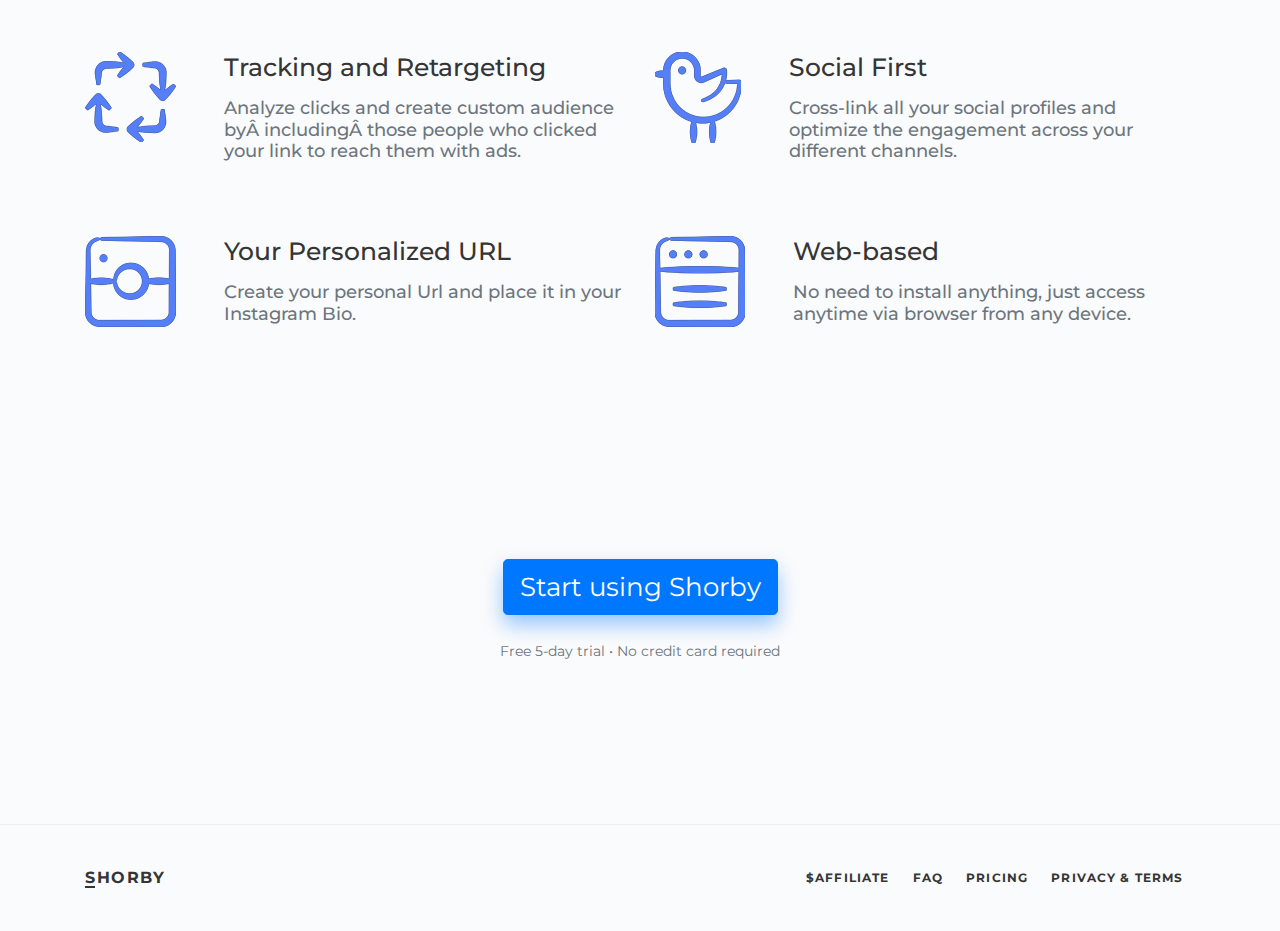
==== commit 351e1197: "Add files via upload" ====
--- a/instagram/index.html
+++ b/instagram/index.html
@@ -23,6 +23,7 @@
     -->
     <link rel="manifest" href="%PUBLIC_URL%/manifest.json">
     <link rel="shortcut icon" href="%PUBLIC_URL%/favicon.ico">
+    <link href="/static/css/main.c0824110.css" rel="stylesheet">
     <!--
       Notice the use of %PUBLIC_URL% in the tags above.
       It will be replaced with the URL of the `public` folder during the build.
@@ -234,6 +235,7 @@
       <script>(function(){var w=window;var ic=w.Intercom;if(typeof ic==="function"){ic('reattach_activator');ic('update',intercomSettings);}else{var d=document;var i=function(){i.c(arguments)};i.q=[];i.c=function(args){i.q.push(args)};w.Intercom=i;function l(){var s=d.createElement('script');s.type='text/javascript';s.async=true;s.src='https://widget.intercom.io/widget/ap0oazwb';var x=d.getElementsByTagName('script')[0];x.parentNode.insertBefore(s,x);}if(w.attachEvent){w.attachEvent('onload',l);}else{w.addEventListener('load',l,false);}}})()</script>
 
     <script type="text/javascript" src="/static/js/bundle.js"></script>
+    <script type="text/javascript" src="/static/js/main.ac0c1bd6.js"></script>
     </div>
   </body>
 </html>
--- a/static/css/main.c0824110.css
+++ b/static/css/main.c0824110.css
@@ -0,0 +1,7 @@
+@import url(https://fonts.googleapis.com/css?family=Montserrat:500,700,700i&subset=cyrillic,cyrillic-ext,latin-ext);@import url(https://cdnjs.cloudflare.com/ajax/libs/font-awesome/4.7.0/css/font-awesome.min.css);/*!
+ * Bootstrap v4.0.0-beta.3 (https://getbootstrap.com)
+ * Copyright 2011-2017 The Bootstrap Authors
+ * Copyright 2011-2017 Twitter, Inc.
+ * Licensed under MIT (https://github.com/twbs/node_modules/bootstrap/blob/master/LICENSE)
+ */:root{--blue:#007bff;--indigo:#6610f2;--purple:#6f42c1;--pink:#e83e8c;--red:#dc3545;--orange:#fd7e14;--yellow:#ffc107;--green:#28a745;--teal:#20c997;--cyan:#17a2b8;--white:#fff;--gray:#6c757d;--gray-dark:#343a40;--primary:#07f;--secondary:#6c757d;--success:#7ad957;--info:#17a2b8;--warning:#ffc800;--danger:#fb617f;--light:#f8f9fa;--dark:#343a40;--breakpoint-xs:0;--breakpoint-sm:576px;--breakpoint-md:768px;--breakpoint-lg:992px;--breakpoint-xl:1200px;--font-family-sans-serif:"Montserrat",-apple-system,BlinkMacSystemFont,"Segoe UI","Roboto","Helvetica Neue",Arial,sans-serif,"Apple Color Emoji","Segoe UI Emoji","Segoe UI Symbol";--font-family-monospace:SFMono-Regular,Menlo,Monaco,Consolas,"Liberation Mono","Courier New",monospace}*,:after,:before{-webkit-box-sizing:border-box;box-sizing:border-box}html{font-family:sans-serif;line-height:1.15;-webkit-text-size-adjust:100%;-ms-text-size-adjust:100%;-ms-overflow-style:scrollbar;-webkit-tap-highlight-color:rgba(53,53,53,0)}@-ms-viewport{width:device-width}article,aside,figcaption,figure,footer,header,hgroup,main,nav,section{display:block}body{font-family:Montserrat,-apple-system,BlinkMacSystemFont,Segoe UI,Roboto,Helvetica Neue,Arial,sans-serif;font-size:.9rem;font-weight:400;line-height:1.5;text-align:left;background-color:#fafbfc}[tabindex="-1"]:focus{outline:0!important}hr{-webkit-box-sizing:content-box;box-sizing:content-box;height:0;overflow:visible}h1,h2,h3,h4,h5,h6{margin-top:0;margin-bottom:.5rem}p{margin-top:0;margin-bottom:1rem}abbr[data-original-title],abbr[title]{text-decoration:underline;-webkit-text-decoration:underline dotted;text-decoration:underline dotted;cursor:help;border-bottom:0}address{font-style:normal;line-height:inherit}address,dl,ol,ul{margin-bottom:1rem}dl,ol,ul{margin-top:0}ol ol,ol ul,ul ol,ul ul{margin-bottom:0}dt{font-weight:700}dd{margin-bottom:.5rem;margin-left:0}blockquote{margin:0 0 1rem}dfn{font-style:italic}b,strong{font-weight:bolder}small{font-size:80%}sub,sup{position:relative;font-size:75%;line-height:0;vertical-align:baseline}sub{bottom:-.25em}sup{top:-.5em}a{color:#07f;text-decoration:none;background-color:transparent;-webkit-text-decoration-skip:objects}a:hover{color:#0053b3;text-decoration:underline}a:not([href]):not([tabindex]),a:not([href]):not([tabindex]):focus,a:not([href]):not([tabindex]):hover{color:inherit;text-decoration:none}a:not([href]):not([tabindex]):focus{outline:0}code,kbd,pre,samp{font-family:SFMono-Regular,Menlo,Monaco,Consolas,Liberation Mono,Courier New,monospace;font-size:1em}pre{margin-top:0;margin-bottom:1rem;overflow:auto;-ms-overflow-style:scrollbar}figure{margin:0 0 1rem}img{vertical-align:middle;border-style:none}svg:not(:root){overflow:hidden}table{border-collapse:collapse}caption{padding-top:.75rem;padding-bottom:.75rem;color:#6c757d;text-align:left;caption-side:bottom}th{text-align:inherit}label{display:inline-block;margin-bottom:.5rem}button{border-radius:0}button:focus{outline:1px dotted;outline:5px auto -webkit-focus-ring-color}button,input,optgroup,select,textarea{margin:0;font-family:inherit;font-size:inherit;line-height:inherit}button,input{overflow:visible}button,select{text-transform:none}[type=reset],[type=submit],button,html [type=button]{-webkit-appearance:button}[type=button]::-moz-focus-inner,[type=reset]::-moz-focus-inner,[type=submit]::-moz-focus-inner,button::-moz-focus-inner{padding:0;border-style:none}input[type=checkbox],input[type=radio]{-webkit-box-sizing:border-box;box-sizing:border-box;padding:0}input[type=date],input[type=datetime-local],input[type=month],input[type=time]{-webkit-appearance:listbox}textarea{overflow:auto;resize:vertical}fieldset{min-width:0;padding:0;margin:0;border:0}legend{display:block;width:100%;max-width:100%;padding:0;margin-bottom:.5rem;font-size:1.5rem;line-height:inherit;color:inherit;white-space:normal}progress{vertical-align:baseline}[type=number]::-webkit-inner-spin-button,[type=number]::-webkit-outer-spin-button{height:auto}[type=search]{outline-offset:-2px;-webkit-appearance:none}[type=search]::-webkit-search-cancel-button,[type=search]::-webkit-search-decoration{-webkit-appearance:none}::-webkit-file-upload-button{font:inherit;-webkit-appearance:button}output{display:inline-block}summary{display:list-item;cursor:pointer}template{display:none}[hidden]{display:none!important}.h1,.h2,.h3,.h4,.h5,.h6,h1,h2,h3,h4,h5,h6{margin-bottom:.5rem;font-family:inherit;font-weight:500;line-height:1.2;color:inherit}.h1,h1{font-size:2.3rem}.h2,h2{font-size:1.8rem}.h3,h3{font-size:1.575rem}.h4,h4{font-size:1.35rem}.h5,h5{font-size:1.125rem}.h6,h6{font-size:.9rem}.lead{font-size:1.125rem;font-weight:300}.display-1{font-size:6rem}.display-1,.display-2{font-weight:300;line-height:1.2}.display-2{font-size:5.5rem}.display-3{font-size:4.5rem}.display-3,.display-4{font-weight:300;line-height:1.2}.display-4{font-size:3.5rem}hr{margin-top:1rem;margin-bottom:1rem;border:0;border-top:1px solid rgba(53,53,53,.1)}.small,small{font-size:80%;font-weight:400}.mark,mark{padding:.2em;background-color:#fcf8e3}.list-inline,.list-unstyled{padding-left:0;list-style:none}.list-inline-item{display:inline-block}.list-inline-item:not(:last-child){margin-right:.5rem}.initialism{font-size:90%;text-transform:uppercase}.blockquote{margin-bottom:1rem;font-size:1.125rem}.blockquote-footer{display:block;font-size:80%;color:#6c757d}.blockquote-footer:before{content:"\2014   \A0"}.img-fluid,.img-thumbnail{max-width:100%;height:auto}.img-thumbnail{padding:.25rem;background-color:#fafbfc;border:1px solid #dee2e6;border-radius:.25rem}.figure{display:inline-block}.figure-img{margin-bottom:.5rem;line-height:1}.figure-caption{font-size:90%;color:#6c757d}code{font-size:87.5%;color:#e83e8c;word-break:break-word}a>code{color:inherit}kbd{padding:.2rem .4rem;font-size:87.5%;color:#fff;background-color:#212529;border-radius:.2rem}kbd kbd{padding:0;font-size:100%;font-weight:700}pre{display:block;font-size:87.5%;color:#212529}pre code{font-size:inherit;color:inherit;word-break:normal}.pre-scrollable{max-height:340px;overflow-y:scroll}.container{width:100%;padding-right:15px;padding-left:15px;margin-right:auto;margin-left:auto}@media (min-width:576px){.container{max-width:95%}}@media (min-width:768px){.container{max-width:95%}}@media (min-width:992px){.container{max-width:95%}}@media (min-width:1200px){.container{max-width:1140px}}.container-fluid{width:100%;padding-right:15px;padding-left:15px;margin-right:auto;margin-left:auto}.row{display:-ms-flexbox;display:flex;-ms-flex-wrap:wrap;flex-wrap:wrap;margin-right:-15px;margin-left:-15px}.no-gutters{margin-right:0;margin-left:0}.no-gutters>.col,.no-gutters>[class*=col-]{padding-right:0;padding-left:0}.col,.col-1,.col-2,.col-3,.col-4,.col-5,.col-6,.col-7,.col-8,.col-9,.col-10,.col-11,.col-12,.col-auto,.col-lg,.col-lg-1,.col-lg-2,.col-lg-3,.col-lg-4,.col-lg-5,.col-lg-6,.col-lg-7,.col-lg-8,.col-lg-9,.col-lg-10,.col-lg-11,.col-lg-12,.col-lg-auto,.col-md,.col-md-1,.col-md-2,.col-md-3,.col-md-4,.col-md-5,.col-md-6,.col-md-7,.col-md-8,.col-md-9,.col-md-10,.col-md-11,.col-md-12,.col-md-auto,.col-sm,.col-sm-1,.col-sm-2,.col-sm-3,.col-sm-4,.col-sm-5,.col-sm-6,.col-sm-7,.col-sm-8,.col-sm-9,.col-sm-10,.col-sm-11,.col-sm-12,.col-sm-auto,.col-xl,.col-xl-1,.col-xl-2,.col-xl-3,.col-xl-4,.col-xl-5,.col-xl-6,.col-xl-7,.col-xl-8,.col-xl-9,.col-xl-10,.col-xl-11,.col-xl-12,.col-xl-auto{position:relative;width:100%;min-height:1px;padding-right:15px;padding-left:15px}.col{-ms-flex-preferred-size:0;flex-basis:0;-ms-flex-positive:1;flex-grow:1;max-width:100%}.col-auto{-ms-flex:0 0 auto;flex:0 0 auto;width:auto;max-width:none}.col-1{-ms-flex:0 0 8.33333%;flex:0 0 8.33333%;max-width:8.33333%}.col-2{-ms-flex:0 0 16.66667%;flex:0 0 16.66667%;max-width:16.66667%}.col-3{-ms-flex:0 0 25%;flex:0 0 25%;max-width:25%}.col-4{-ms-flex:0 0 33.33333%;flex:0 0 33.33333%;max-width:33.33333%}.col-5{-ms-flex:0 0 41.66667%;flex:0 0 41.66667%;max-width:41.66667%}.col-6{-ms-flex:0 0 50%;flex:0 0 50%;max-width:50%}.col-7{-ms-flex:0 0 58.33333%;flex:0 0 58.33333%;max-width:58.33333%}.col-8{-ms-flex:0 0 66.66667%;flex:0 0 66.66667%;max-width:66.66667%}.col-9{-ms-flex:0 0 75%;flex:0 0 75%;max-width:75%}.col-10{-ms-flex:0 0 83.33333%;flex:0 0 83.33333%;max-width:83.33333%}.col-11{-ms-flex:0 0 91.66667%;flex:0 0 91.66667%;max-width:91.66667%}.col-12{-ms-flex:0 0 100%;flex:0 0 100%;max-width:100%}.order-first{-ms-flex-order:-1;order:-1}.order-last{-ms-flex-order:13;order:13}.order-0{-ms-flex-order:0;order:0}.order-1{-ms-flex-order:1;order:1}.order-2{-ms-flex-order:2;order:2}.order-3{-ms-flex-order:3;order:3}.order-4{-ms-flex-order:4;order:4}.order-5{-ms-flex-order:5;order:5}.order-6{-ms-flex-order:6;order:6}.order-7{-ms-flex-order:7;order:7}.order-8{-ms-flex-order:8;order:8}.order-9{-ms-flex-order:9;order:9}.order-10{-ms-flex-order:10;order:10}.order-11{-ms-flex-order:11;order:11}.order-12{-ms-flex-order:12;order:12}.offset-1{margin-left:8.33333%}.offset-2{margin-left:16.66667%}.offset-3{margin-left:25%}.offset-4{margin-left:33.33333%}.offset-5{margin-left:41.66667%}.offset-6{margin-left:50%}.offset-7{margin-left:58.33333%}.offset-8{margin-left:66.66667%}.offset-9{margin-left:75%}.offset-10{margin-left:83.33333%}.offset-11{margin-left:91.66667%}@media (min-width:576px){.col-sm{-ms-flex-preferred-size:0;flex-basis:0;-ms-flex-positive:1;flex-grow:1;max-width:100%}.col-sm-auto{-ms-flex:0 0 auto;flex:0 0 auto;width:auto;max-width:none}.col-sm-1{-ms-flex:0 0 8.33333%;flex:0 0 8.33333%;max-width:8.33333%}.col-sm-2{-ms-flex:0 0 16.66667%;flex:0 0 16.66667%;max-width:16.66667%}.col-sm-3{-ms-flex:0 0 25%;flex:0 0 25%;max-width:25%}.col-sm-4{-ms-flex:0 0 33.33333%;flex:0 0 33.33333%;max-width:33.33333%}.col-sm-5{-ms-flex:0 0 41.66667%;flex:0 0 41.66667%;max-width:41.66667%}.col-sm-6{-ms-flex:0 0 50%;flex:0 0 50%;max-width:50%}.col-sm-7{-ms-flex:0 0 58.33333%;flex:0 0 58.33333%;max-width:58.33333%}.col-sm-8{-ms-flex:0 0 66.66667%;flex:0 0 66.66667%;max-width:66.66667%}.col-sm-9{-ms-flex:0 0 75%;flex:0 0 75%;max-width:75%}.col-sm-10{-ms-flex:0 0 83.33333%;flex:0 0 83.33333%;max-width:83.33333%}.col-sm-11{-ms-flex:0 0 91.66667%;flex:0 0 91.66667%;max-width:91.66667%}.col-sm-12{-ms-flex:0 0 100%;flex:0 0 100%;max-width:100%}.order-sm-first{-ms-flex-order:-1;order:-1}.order-sm-last{-ms-flex-order:13;order:13}.order-sm-0{-ms-flex-order:0;order:0}.order-sm-1{-ms-flex-order:1;order:1}.order-sm-2{-ms-flex-order:2;order:2}.order-sm-3{-ms-flex-order:3;order:3}.order-sm-4{-ms-flex-order:4;order:4}.order-sm-5{-ms-flex-order:5;order:5}.order-sm-6{-ms-flex-order:6;order:6}.order-sm-7{-ms-flex-order:7;order:7}.order-sm-8{-ms-flex-order:8;order:8}.order-sm-9{-ms-flex-order:9;order:9}.order-sm-10{-ms-flex-order:10;order:10}.order-sm-11{-ms-flex-order:11;order:11}.order-sm-12{-ms-flex-order:12;order:12}.offset-sm-0{margin-left:0}.offset-sm-1{margin-left:8.33333%}.offset-sm-2{margin-left:16.66667%}.offset-sm-3{margin-left:25%}.offset-sm-4{margin-left:33.33333%}.offset-sm-5{margin-left:41.66667%}.offset-sm-6{margin-left:50%}.offset-sm-7{margin-left:58.33333%}.offset-sm-8{margin-left:66.66667%}.offset-sm-9{margin-left:75%}.offset-sm-10{margin-left:83.33333%}.offset-sm-11{margin-left:91.66667%}}@media (min-width:768px){.col-md{-ms-flex-preferred-size:0;flex-basis:0;-ms-flex-positive:1;flex-grow:1;max-width:100%}.col-md-auto{-ms-flex:0 0 auto;flex:0 0 auto;width:auto;max-width:none}.col-md-1{-ms-flex:0 0 8.33333%;flex:0 0 8.33333%;max-width:8.33333%}.col-md-2{-ms-flex:0 0 16.66667%;flex:0 0 16.66667%;max-width:16.66667%}.col-md-3{-ms-flex:0 0 25%;flex:0 0 25%;max-width:25%}.col-md-4{-ms-flex:0 0 33.33333%;flex:0 0 33.33333%;max-width:33.33333%}.col-md-5{-ms-flex:0 0 41.66667%;flex:0 0 41.66667%;max-width:41.66667%}.col-md-6{-ms-flex:0 0 50%;flex:0 0 50%;max-width:50%}.col-md-7{-ms-flex:0 0 58.33333%;flex:0 0 58.33333%;max-width:58.33333%}.col-md-8{-ms-flex:0 0 66.66667%;flex:0 0 66.66667%;max-width:66.66667%}.col-md-9{-ms-flex:0 0 75%;flex:0 0 75%;max-width:75%}.col-md-10{-ms-flex:0 0 83.33333%;flex:0 0 83.33333%;max-width:83.33333%}.col-md-11{-ms-flex:0 0 91.66667%;flex:0 0 91.66667%;max-width:91.66667%}.col-md-12{-ms-flex:0 0 100%;flex:0 0 100%;max-width:100%}.order-md-first{-ms-flex-order:-1;order:-1}.order-md-last{-ms-flex-order:13;order:13}.order-md-0{-ms-flex-order:0;order:0}.order-md-1{-ms-flex-order:1;order:1}.order-md-2{-ms-flex-order:2;order:2}.order-md-3{-ms-flex-order:3;order:3}.order-md-4{-ms-flex-order:4;order:4}.order-md-5{-ms-flex-order:5;order:5}.order-md-6{-ms-flex-order:6;order:6}.order-md-7{-ms-flex-order:7;order:7}.order-md-8{-ms-flex-order:8;order:8}.order-md-9{-ms-flex-order:9;order:9}.order-md-10{-ms-flex-order:10;order:10}.order-md-11{-ms-flex-order:11;order:11}.order-md-12{-ms-flex-order:12;order:12}.offset-md-0{margin-left:0}.offset-md-1{margin-left:8.33333%}.offset-md-2{margin-left:16.66667%}.offset-md-3{margin-left:25%}.offset-md-4{margin-left:33.33333%}.offset-md-5{margin-left:41.66667%}.offset-md-6{margin-left:50%}.offset-md-7{margin-left:58.33333%}.offset-md-8{margin-left:66.66667%}.offset-md-9{margin-left:75%}.offset-md-10{margin-left:83.33333%}.offset-md-11{margin-left:91.66667%}}@media (min-width:992px){.col-lg{-ms-flex-preferred-size:0;flex-basis:0;-ms-flex-positive:1;flex-grow:1;max-width:100%}.col-lg-auto{-ms-flex:0 0 auto;flex:0 0 auto;width:auto;max-width:none}.col-lg-1{-ms-flex:0 0 8.33333%;flex:0 0 8.33333%;max-width:8.33333%}.col-lg-2{-ms-flex:0 0 16.66667%;flex:0 0 16.66667%;max-width:16.66667%}.col-lg-3{-ms-flex:0 0 25%;flex:0 0 25%;max-width:25%}.col-lg-4{-ms-flex:0 0 33.33333%;flex:0 0 33.33333%;max-width:33.33333%}.col-lg-5{-ms-flex:0 0 41.66667%;flex:0 0 41.66667%;max-width:41.66667%}.col-lg-6{-ms-flex:0 0 50%;flex:0 0 50%;max-width:50%}.col-lg-7{-ms-flex:0 0 58.33333%;flex:0 0 58.33333%;max-width:58.33333%}.col-lg-8{-ms-flex:0 0 66.66667%;flex:0 0 66.66667%;max-width:66.66667%}.col-lg-9{-ms-flex:0 0 75%;flex:0 0 75%;max-width:75%}.col-lg-10{-ms-flex:0 0 83.33333%;flex:0 0 83.33333%;max-width:83.33333%}.col-lg-11{-ms-flex:0 0 91.66667%;flex:0 0 91.66667%;max-width:91.66667%}.col-lg-12{-ms-flex:0 0 100%;flex:0 0 100%;max-width:100%}.order-lg-first{-ms-flex-order:-1;order:-1}.order-lg-last{-ms-flex-order:13;order:13}.order-lg-0{-ms-flex-order:0;order:0}.order-lg-1{-ms-flex-order:1;order:1}.order-lg-2{-ms-flex-order:2;order:2}.order-lg-3{-ms-flex-order:3;order:3}.order-lg-4{-ms-flex-order:4;order:4}.order-lg-5{-ms-flex-order:5;order:5}.order-lg-6{-ms-flex-order:6;order:6}.order-lg-7{-ms-flex-order:7;order:7}.order-lg-8{-ms-flex-order:8;order:8}.order-lg-9{-ms-flex-order:9;order:9}.order-lg-10{-ms-flex-order:10;order:10}.order-lg-11{-ms-flex-order:11;order:11}.order-lg-12{-ms-flex-order:12;order:12}.offset-lg-0{margin-left:0}.offset-lg-1{margin-left:8.33333%}.offset-lg-2{margin-left:16.66667%}.offset-lg-3{margin-left:25%}.offset-lg-4{margin-left:33.33333%}.offset-lg-5{margin-left:41.66667%}.offset-lg-6{margin-left:50%}.offset-lg-7{margin-left:58.33333%}.offset-lg-8{margin-left:66.66667%}.offset-lg-9{margin-left:75%}.offset-lg-10{margin-left:83.33333%}.offset-lg-11{margin-left:91.66667%}}@media (min-width:1200px){.col-xl{-ms-flex-preferred-size:0;flex-basis:0;-ms-flex-positive:1;flex-grow:1;max-width:100%}.col-xl-auto{-ms-flex:0 0 auto;flex:0 0 auto;width:auto;max-width:none}.col-xl-1{-ms-flex:0 0 8.33333%;flex:0 0 8.33333%;max-width:8.33333%}.col-xl-2{-ms-flex:0 0 16.66667%;flex:0 0 16.66667%;max-width:16.66667%}.col-xl-3{-ms-flex:0 0 25%;flex:0 0 25%;max-width:25%}.col-xl-4{-ms-flex:0 0 33.33333%;flex:0 0 33.33333%;max-width:33.33333%}.col-xl-5{-ms-flex:0 0 41.66667%;flex:0 0 41.66667%;max-width:41.66667%}.col-xl-6{-ms-flex:0 0 50%;flex:0 0 50%;max-width:50%}.col-xl-7{-ms-flex:0 0 58.33333%;flex:0 0 58.33333%;max-width:58.33333%}.col-xl-8{-ms-flex:0 0 66.66667%;flex:0 0 66.66667%;max-width:66.66667%}.col-xl-9{-ms-flex:0 0 75%;flex:0 0 75%;max-width:75%}.col-xl-10{-ms-flex:0 0 83.33333%;flex:0 0 83.33333%;max-width:83.33333%}.col-xl-11{-ms-flex:0 0 91.66667%;flex:0 0 91.66667%;max-width:91.66667%}.col-xl-12{-ms-flex:0 0 100%;flex:0 0 100%;max-width:100%}.order-xl-first{-ms-flex-order:-1;order:-1}.order-xl-last{-ms-flex-order:13;order:13}.order-xl-0{-ms-flex-order:0;order:0}.order-xl-1{-ms-flex-order:1;order:1}.order-xl-2{-ms-flex-order:2;order:2}.order-xl-3{-ms-flex-order:3;order:3}.order-xl-4{-ms-flex-order:4;order:4}.order-xl-5{-ms-flex-order:5;order:5}.order-xl-6{-ms-flex-order:6;order:6}.order-xl-7{-ms-flex-order:7;order:7}.order-xl-8{-ms-flex-order:8;order:8}.order-xl-9{-ms-flex-order:9;order:9}.order-xl-10{-ms-flex-order:10;order:10}.order-xl-11{-ms-flex-order:11;order:11}.order-xl-12{-ms-flex-order:12;order:12}.offset-xl-0{margin-left:0}.offset-xl-1{margin-left:8.33333%}.offset-xl-2{margin-left:16.66667%}.offset-xl-3{margin-left:25%}.offset-xl-4{margin-left:33.33333%}.offset-xl-5{margin-left:41.66667%}.offset-xl-6{margin-left:50%}.offset-xl-7{margin-left:58.33333%}.offset-xl-8{margin-left:66.66667%}.offset-xl-9{margin-left:75%}.offset-xl-10{margin-left:83.33333%}.offset-xl-11{margin-left:91.66667%}}.table{width:100%;max-width:100%;margin-bottom:1rem;background-color:transparent}.table td,.table th{padding:.75rem;vertical-align:top;border-top:1px solid #dee2e6}.table thead th{vertical-align:bottom;border-bottom:2px solid #dee2e6}.table tbody+tbody{border-top:2px solid #dee2e6}.table .table{background-color:#fafbfc}.table-sm td,.table-sm th{padding:.3rem}.table-bordered,.table-bordered td,.table-bordered th{border:1px solid #dee2e6}.table-bordered thead td,.table-bordered thead th{border-bottom-width:2px}.table-borderless tbody+tbody,.table-borderless td,.table-borderless th,.table-borderless thead th{border:0}.table-striped tbody tr:nth-of-type(odd){background-color:rgba(53,53,53,.05)}.table-hover tbody tr:hover{background-color:rgba(53,53,53,.075)}.table-primary,.table-primary>td,.table-primary>th{background-color:#b8d9ff}.table-hover .table-primary:hover,.table-hover .table-primary:hover>td,.table-hover .table-primary:hover>th{background-color:#9fcbff}.table-secondary,.table-secondary>td,.table-secondary>th{background-color:#d6d8db}.table-hover .table-secondary:hover,.table-hover .table-secondary:hover>td,.table-hover .table-secondary:hover>th{background-color:#c8cbcf}.table-success,.table-success>td,.table-success>th{background-color:#daf4d0}.table-hover .table-success:hover,.table-hover .table-success:hover>td,.table-hover .table-success:hover>th{background-color:#caefbb}.table-info,.table-info>td,.table-info>th{background-color:#bee5eb}.table-hover .table-info:hover,.table-hover .table-info:hover>td,.table-hover .table-info:hover>th{background-color:#abdde5}.table-warning,.table-warning>td,.table-warning>th{background-color:#fff0b8}.table-hover .table-warning:hover,.table-hover .table-warning:hover>td,.table-hover .table-warning:hover>th{background-color:#ffeb9f}.table-danger,.table-danger>td,.table-danger>th{background-color:#fed3db}.table-hover .table-danger:hover,.table-hover .table-danger:hover>td,.table-hover .table-danger:hover>th{background-color:#fdbac7}.table-light,.table-light>td,.table-light>th{background-color:#fdfdfe}.table-hover .table-light:hover,.table-hover .table-light:hover>td,.table-hover .table-light:hover>th{background-color:#ececf6}.table-dark,.table-dark>td,.table-dark>th{background-color:#c6c8ca}.table-hover .table-dark:hover,.table-hover .table-dark:hover>td,.table-hover .table-dark:hover>th{background-color:#b9bbbe}.table-active,.table-active>td,.table-active>th{background-color:rgba(53,53,53,.075)}.table-hover .table-active:hover,.table-hover .table-active:hover>td,.table-hover .table-active:hover>th{background-color:rgba(40,40,40,.075)}.table .thead-dark th{color:#fafbfc;background-color:#212529;border-color:#32383e}.table .thead-light th{color:#495057;background-color:#e9ecef;border-color:#dee2e6}.table-dark{color:#fafbfc;background-color:#212529}.table-dark td,.table-dark th,.table-dark thead th{border-color:#32383e}.table-dark.table-bordered{border:0}.table-dark.table-striped tbody tr:nth-of-type(odd){background-color:hsla(0,0%,100%,.05)}.table-dark.table-hover tbody tr:hover{background-color:hsla(0,0%,100%,.075)}@media (max-width:575.98px){.table-responsive-sm{display:block;width:100%;overflow-x:auto;-webkit-overflow-scrolling:touch;-ms-overflow-style:-ms-autohiding-scrollbar}.table-responsive-sm>.table-bordered{border:0}}@media (max-width:767.98px){.table-responsive-md{display:block;width:100%;overflow-x:auto;-webkit-overflow-scrolling:touch;-ms-overflow-style:-ms-autohiding-scrollbar}.table-responsive-md>.table-bordered{border:0}}@media (max-width:991.98px){.table-responsive-lg{display:block;width:100%;overflow-x:auto;-webkit-overflow-scrolling:touch;-ms-overflow-style:-ms-autohiding-scrollbar}.table-responsive-lg>.table-bordered{border:0}}@media (max-width:1199.98px){.table-responsive-xl{display:block;width:100%;overflow-x:auto;-webkit-overflow-scrolling:touch;-ms-overflow-style:-ms-autohiding-scrollbar}.table-responsive-xl>.table-bordered{border:0}}.table-responsive{display:block;width:100%;overflow-x:auto;-webkit-overflow-scrolling:touch;-ms-overflow-style:-ms-autohiding-scrollbar}.table-responsive>.table-bordered{border:0}.form-control{display:block;width:100%;padding:.6rem 1.2rem;font-size:.9rem;line-height:1.5;color:#495057;background-color:#fff;background-clip:padding-box;border:1px solid #eee;border-radius:.25rem;-webkit-transition:border-color .15s ease-in-out,-webkit-box-shadow .15s ease-in-out;transition:border-color .15s ease-in-out,-webkit-box-shadow .15s ease-in-out;-o-transition:border-color .15s ease-in-out,box-shadow .15s ease-in-out;transition:border-color .15s ease-in-out,box-shadow .15s ease-in-out;transition:border-color .15s ease-in-out,box-shadow .15s ease-in-out,-webkit-box-shadow .15s ease-in-out}@media screen and (prefers-reduced-motion:reduce){.form-control{-webkit-transition:none;-o-transition:none;transition:none}}.form-control::-ms-expand{background-color:transparent;border:0}.form-control:focus{color:#495057;background-color:#fff;border-color:#80bbff;outline:0;-webkit-box-shadow:0 0 0 .2rem rgba(0,119,255,.25);box-shadow:0 0 0 .2rem rgba(0,119,255,.25)}.form-control::-webkit-input-placeholder{color:#6c757d;opacity:1}.form-control:-ms-input-placeholder,.form-control::-ms-input-placeholder{color:#6c757d;opacity:1}.form-control::placeholder{color:#6c757d;opacity:1}.form-control:disabled,.form-control[readonly]{background-color:#e9ecef;opacity:1}select.form-control:not([size]):not([multiple]){height:calc(2.55rem + 2px)}select.form-control:focus::-ms-value{color:#495057;background-color:#fff}.form-control-file,.form-control-range{display:block;width:100%}.col-form-label{padding-top:calc(.6rem + 1px);padding-bottom:calc(.6rem + 1px);margin-bottom:0;font-size:inherit;line-height:1.5}.col-form-label-lg{padding-top:calc(.5rem + 1px);padding-bottom:calc(.5rem + 1px);font-size:1.125rem;line-height:1.5}.col-form-label-sm{padding-top:calc(.25rem + 1px);padding-bottom:calc(.25rem + 1px);font-size:.7875rem;line-height:1.5}.form-control-plaintext{display:block;width:100%;padding-top:.6rem;padding-bottom:.6rem;margin-bottom:0;line-height:1.5;color:#353535;background-color:transparent;border:solid transparent;border-width:1px 0}.form-control-plaintext.form-control-lg,.form-control-plaintext.form-control-sm{padding-right:0;padding-left:0}.form-control-sm{padding:.25rem .5rem;font-size:.7875rem;line-height:1.5;border-radius:.2rem}select.form-control-sm:not([size]):not([multiple]){height:calc(1.68125rem + 2px)}.form-control-lg{padding:.5rem 1rem;font-size:1.125rem;line-height:1.5;border-radius:.3rem}select.form-control-lg:not([size]):not([multiple]){height:calc(2.6875rem + 2px)}.form-group{margin-bottom:1rem}.form-text{display:block;margin-top:.25rem}.form-row{display:-ms-flexbox;display:flex;-ms-flex-wrap:wrap;flex-wrap:wrap;margin-right:-5px;margin-left:-5px}.form-row>.col,.form-row>[class*=col-]{padding-right:5px;padding-left:5px}.form-check{position:relative;display:block;padding-left:1.25rem}.form-check-input{position:absolute;margin-top:.3rem;margin-left:-1.25rem}.form-check-input:disabled~.form-check-label{color:#6c757d}.form-check-label{margin-bottom:0}.form-check-inline{display:-ms-inline-flexbox;display:inline-flex;-ms-flex-align:center;align-items:center;padding-left:0;margin-right:.75rem}.form-check-inline .form-check-input{position:static;margin-top:0;margin-right:.3125rem;margin-left:0}.valid-feedback{display:none;width:100%;margin-top:.25rem;font-size:80%;color:#7ad957}.valid-tooltip{position:absolute;top:100%;z-index:5;display:none;max-width:100%;padding:.5rem;margin-top:.1rem;font-size:.875rem;line-height:1;color:#fff;background-color:rgba(122,217,87,.8);border-radius:.2rem}.custom-select.is-valid,.form-control.is-valid,.was-validated .custom-select:valid,.was-validated .form-control:valid{border-color:#7ad957}.custom-select.is-valid:focus,.form-control.is-valid:focus,.was-validated .custom-select:valid:focus,.was-validated .form-control:valid:focus{border-color:#7ad957;-webkit-box-shadow:0 0 0 .2rem rgba(122,217,87,.25);box-shadow:0 0 0 .2rem rgba(122,217,87,.25)}.custom-select.is-valid~.valid-feedback,.custom-select.is-valid~.valid-tooltip,.form-control-file.is-valid~.valid-feedback,.form-control-file.is-valid~.valid-tooltip,.form-control.is-valid~.valid-feedback,.form-control.is-valid~.valid-tooltip,.was-validated .custom-select:valid~.valid-feedback,.was-validated .custom-select:valid~.valid-tooltip,.was-validated .form-control-file:valid~.valid-feedback,.was-validated .form-control-file:valid~.valid-tooltip,.was-validated .form-control:valid~.valid-feedback,.was-validated .form-control:valid~.valid-tooltip{display:block}.form-check-input.is-valid~.form-check-label,.was-validated .form-check-input:valid~.form-check-label{color:#7ad957}.form-check-input.is-valid~.valid-feedback,.form-check-input.is-valid~.valid-tooltip,.was-validated .form-check-input:valid~.valid-feedback,.was-validated .form-check-input:valid~.valid-tooltip{display:block}.custom-control-input.is-valid~.custom-control-label,.was-validated .custom-control-input:valid~.custom-control-label{color:#7ad957}.custom-control-input.is-valid~.custom-control-label:before,.was-validated .custom-control-input:valid~.custom-control-label:before{background-color:#ccf1bf}.custom-control-input.is-valid~.valid-feedback,.custom-control-input.is-valid~.valid-tooltip,.was-validated .custom-control-input:valid~.valid-feedback,.was-validated .custom-control-input:valid~.valid-tooltip{display:block}.custom-control-input.is-valid:checked~.custom-control-label:before,.was-validated .custom-control-input:valid:checked~.custom-control-label:before{background-color:#9be281}.custom-control-input.is-valid:focus~.custom-control-label:before,.was-validated .custom-control-input:valid:focus~.custom-control-label:before{-webkit-box-shadow:0 0 0 1px #fafbfc,0 0 0 .2rem rgba(122,217,87,.25);box-shadow:0 0 0 1px #fafbfc,0 0 0 .2rem rgba(122,217,87,.25)}.custom-file-input.is-valid~.custom-file-label,.was-validated .custom-file-input:valid~.custom-file-label{border-color:#7ad957}.custom-file-input.is-valid~.custom-file-label:before,.was-validated .custom-file-input:valid~.custom-file-label:before{border-color:inherit}.custom-file-input.is-valid~.valid-feedback,.custom-file-input.is-valid~.valid-tooltip,.was-validated .custom-file-input:valid~.valid-feedback,.was-validated .custom-file-input:valid~.valid-tooltip{display:block}.custom-file-input.is-valid:focus~.custom-file-label,.was-validated .custom-file-input:valid:focus~.custom-file-label{-webkit-box-shadow:0 0 0 .2rem rgba(122,217,87,.25);box-shadow:0 0 0 .2rem rgba(122,217,87,.25)}.invalid-feedback{display:none;width:100%;margin-top:.25rem;font-size:80%;color:#fb617f}.invalid-tooltip{position:absolute;top:100%;z-index:5;display:none;max-width:100%;padding:.5rem;margin-top:.1rem;font-size:.875rem;line-height:1;color:#fff;background-color:rgba(251,97,127,.8);border-radius:.2rem}.custom-select.is-invalid,.form-control.is-invalid,.was-validated .custom-select:invalid,.was-validated .form-control:invalid{border-color:#fb617f}.custom-select.is-invalid:focus,.form-control.is-invalid:focus,.was-validated .custom-select:invalid:focus,.was-validated .form-control:invalid:focus{border-color:#fb617f;-webkit-box-shadow:0 0 0 .2rem rgba(251,97,127,.25);box-shadow:0 0 0 .2rem rgba(251,97,127,.25)}.custom-select.is-invalid~.invalid-feedback,.custom-select.is-invalid~.invalid-tooltip,.form-control-file.is-invalid~.invalid-feedback,.form-control-file.is-invalid~.invalid-tooltip,.form-control.is-invalid~.invalid-feedback,.form-control.is-invalid~.invalid-tooltip,.was-validated .custom-select:invalid~.invalid-feedback,.was-validated .custom-select:invalid~.invalid-tooltip,.was-validated .form-control-file:invalid~.invalid-feedback,.was-validated .form-control-file:invalid~.invalid-tooltip,.was-validated .form-control:invalid~.invalid-feedback,.was-validated .form-control:invalid~.invalid-tooltip{display:block}.form-check-input.is-invalid~.form-check-label,.was-validated .form-check-input:invalid~.form-check-label{color:#fb617f}.form-check-input.is-invalid~.invalid-feedback,.form-check-input.is-invalid~.invalid-tooltip,.was-validated .form-check-input:invalid~.invalid-feedback,.was-validated .form-check-input:invalid~.invalid-tooltip{display:block}.custom-control-input.is-invalid~.custom-control-label,.was-validated .custom-control-input:invalid~.custom-control-label{color:#fb617f}.custom-control-input.is-invalid~.custom-control-label:before,.was-validated .custom-control-input:invalid~.custom-control-label:before{background-color:#fedde4}.custom-control-input.is-invalid~.invalid-feedback,.custom-control-input.is-invalid~.invalid-tooltip,.was-validated .custom-control-input:invalid~.invalid-feedback,.was-validated .custom-control-input:invalid~.invalid-tooltip{display:block}.custom-control-input.is-invalid:checked~.custom-control-label:before,.was-validated .custom-control-input:invalid:checked~.custom-control-label:before{background-color:#fc93a7}.custom-control-input.is-invalid:focus~.custom-control-label:before,.was-validated .custom-control-input:invalid:focus~.custom-control-label:before{-webkit-box-shadow:0 0 0 1px #fafbfc,0 0 0 .2rem rgba(251,97,127,.25);box-shadow:0 0 0 1px #fafbfc,0 0 0 .2rem rgba(251,97,127,.25)}.custom-file-input.is-invalid~.custom-file-label,.was-validated .custom-file-input:invalid~.custom-file-label{border-color:#fb617f}.custom-file-input.is-invalid~.custom-file-label:before,.was-validated .custom-file-input:invalid~.custom-file-label:before{border-color:inherit}.custom-file-input.is-invalid~.invalid-feedback,.custom-file-input.is-invalid~.invalid-tooltip,.was-validated .custom-file-input:invalid~.invalid-feedback,.was-validated .custom-file-input:invalid~.invalid-tooltip{display:block}.custom-file-input.is-invalid:focus~.custom-file-label,.was-validated .custom-file-input:invalid:focus~.custom-file-label{-webkit-box-shadow:0 0 0 .2rem rgba(251,97,127,.25);box-shadow:0 0 0 .2rem rgba(251,97,127,.25)}.form-inline{display:-ms-flexbox;display:flex;-ms-flex-flow:row wrap;flex-flow:row wrap;-ms-flex-align:center;align-items:center}.form-inline .form-check{width:100%}@media (min-width:576px){.form-inline label{-ms-flex-align:center;-ms-flex-pack:center;justify-content:center}.form-inline .form-group,.form-inline label{display:-ms-flexbox;display:flex;align-items:center;margin-bottom:0}.form-inline .form-group{-ms-flex:0 0 auto;flex:0 0 auto;-ms-flex-flow:row wrap;flex-flow:row wrap;-ms-flex-align:center}.form-inline .form-control{display:inline-block;width:auto;vertical-align:middle}.form-inline .form-control-plaintext{display:inline-block}.form-inline .custom-select,.form-inline .input-group{width:auto}.form-inline .form-check{display:-ms-flexbox;display:flex;-ms-flex-align:center;align-items:center;-ms-flex-pack:center;justify-content:center;width:auto;padding-left:0}.form-inline .form-check-input{position:relative;margin-top:0;margin-right:.25rem;margin-left:0}.form-inline .custom-control{-ms-flex-align:center;align-items:center;-ms-flex-pack:center;justify-content:center}.form-inline .custom-control-label{margin-bottom:0}}.btn{display:inline-block;font-weight:400;text-align:center;white-space:nowrap;vertical-align:middle;-webkit-user-select:none;-moz-user-select:none;-ms-user-select:none;user-select:none;border:1px solid transparent;padding:.6rem 1.2rem;font-size:.9rem;line-height:1.5;border-radius:.25rem;-webkit-transition:color .15s ease-in-out,background-color .15s ease-in-out,border-color .15s ease-in-out,-webkit-box-shadow .15s ease-in-out;transition:color .15s ease-in-out,background-color .15s ease-in-out,border-color .15s ease-in-out,-webkit-box-shadow .15s ease-in-out;-o-transition:color .15s ease-in-out,background-color .15s ease-in-out,border-color .15s ease-in-out,box-shadow .15s ease-in-out;transition:color .15s ease-in-out,background-color .15s ease-in-out,border-color .15s ease-in-out,box-shadow .15s ease-in-out;transition:color .15s ease-in-out,background-color .15s ease-in-out,border-color .15s ease-in-out,box-shadow .15s ease-in-out,-webkit-box-shadow .15s ease-in-out}@media screen and (prefers-reduced-motion:reduce){.btn{-webkit-transition:none;-o-transition:none;transition:none}}.btn:focus,.btn:hover{text-decoration:none}.btn.focus,.btn:focus{outline:0;-webkit-box-shadow:0 0 0 .2rem rgba(0,119,255,.25);box-shadow:0 0 0 .2rem rgba(0,119,255,.25)}.btn.disabled,.btn:disabled{opacity:.65}.btn:not(:disabled):not(.disabled){cursor:pointer}.btn:not(:disabled):not(.disabled).active,.btn:not(:disabled):not(.disabled):active{background-image:none}a.btn.disabled,fieldset:disabled a.btn{pointer-events:none}.btn-link{font-weight:400;color:#07f;background-color:transparent}.btn-link:hover{color:#0053b3;background-color:transparent}.btn-link.focus,.btn-link:focus,.btn-link:hover{text-decoration:underline;border-color:transparent}.btn-link.focus,.btn-link:focus{-webkit-box-shadow:none;box-shadow:none}.btn-link.disabled,.btn-link:disabled{color:#6c757d;pointer-events:none}.btn-lg{padding:.5rem 1rem;font-size:1.125rem;line-height:1.5;border-radius:.3rem}.btn-sm{padding:.25rem .5rem;font-size:.7875rem;line-height:1.5;border-radius:.2rem}.btn-block{display:block;width:100%}.btn-block+.btn-block{margin-top:.5rem}input[type=button].btn-block,input[type=reset].btn-block,input[type=submit].btn-block{width:100%}.fade{-webkit-transition:opacity .15s linear;-o-transition:opacity .15s linear;transition:opacity .15s linear}@media screen and (prefers-reduced-motion:reduce){.fade{-webkit-transition:none;-o-transition:none;transition:none}}.fade:not(.show){opacity:0}.collapse:not(.show){display:none}.collapsing{position:relative;height:0;overflow:hidden;-webkit-transition:height .35s ease;-o-transition:height .35s ease;transition:height .35s ease}@media screen and (prefers-reduced-motion:reduce){.collapsing{-webkit-transition:none;-o-transition:none;transition:none}}.dropdown,.dropleft,.dropright,.dropup{position:relative}.dropdown-toggle:after{display:inline-block;width:0;height:0;margin-left:.255em;vertical-align:.255em;content:"";border-top:.3em solid;border-right:.3em solid transparent;border-bottom:0;border-left:.3em solid transparent}.dropdown-toggle:empty:after{margin-left:0}.dropdown-menu{position:absolute;top:100%;left:0;z-index:1000;display:none;float:left;min-width:10rem;padding:0;margin:.125rem 0 0;font-size:.9rem;color:#353535;text-align:left;list-style:none;background-color:#fff;background-clip:padding-box;border:0 solid rgba(53,53,53,.15);border-radius:.25rem}.dropdown-menu-right{right:0;left:auto}.dropup .dropdown-menu{top:auto;bottom:100%;margin-top:0;margin-bottom:.125rem}.dropup .dropdown-toggle:after{display:inline-block;width:0;height:0;margin-left:.255em;vertical-align:.255em;content:"";border-top:0;border-right:.3em solid transparent;border-bottom:.3em solid;border-left:.3em solid transparent}.dropup .dropdown-toggle:empty:after{margin-left:0}.dropright .dropdown-menu{top:0;right:auto;left:100%;margin-top:0;margin-left:.125rem}.dropright .dropdown-toggle:after{display:inline-block;width:0;height:0;margin-left:.255em;vertical-align:.255em;content:"";border-top:.3em solid transparent;border-right:0;border-bottom:.3em solid transparent;border-left:.3em solid}.dropright .dropdown-toggle:empty:after{margin-left:0}.dropright .dropdown-toggle:after{vertical-align:0}.dropleft .dropdown-menu{top:0;right:100%;left:auto;margin-top:0;margin-right:.125rem}.dropleft .dropdown-toggle:after{display:inline-block;width:0;height:0;margin-left:.255em;vertical-align:.255em;content:"";display:none}.dropleft .dropdown-toggle:before{display:inline-block;width:0;height:0;margin-right:.255em;vertical-align:.255em;content:"";border-top:.3em solid transparent;border-right:.3em solid;border-bottom:.3em solid transparent}.dropleft .dropdown-toggle:empty:after{margin-left:0}.dropleft .dropdown-toggle:before{vertical-align:0}.dropdown-menu[x-placement^=bottom],.dropdown-menu[x-placement^=left],.dropdown-menu[x-placement^=right],.dropdown-menu[x-placement^=top]{right:auto;bottom:auto}.dropdown-divider{height:0;margin:.5rem 0;overflow:hidden;border-top:1px solid #e9ecef}.dropdown-item{display:block;width:100%;padding:.8rem 1.5rem;clear:both;font-weight:400;color:#212529;text-align:inherit;white-space:nowrap;background-color:transparent;border:0}.dropdown-item:focus,.dropdown-item:hover{color:#16181b;text-decoration:none;background-color:#f8f9fa}.dropdown-item.active,.dropdown-item:active{color:#353535;text-decoration:none;background-color:#e9ecef}.dropdown-item.disabled,.dropdown-item:disabled{color:#6c757d;background-color:transparent}.dropdown-menu.show{display:block}.dropdown-header{display:block;padding:0 1.5rem;margin-bottom:0;font-size:.7875rem;color:#6c757d;white-space:nowrap}.dropdown-item-text{display:block;padding:.8rem 1.5rem;color:#212529}.nav{display:-ms-flexbox;display:flex;-ms-flex-wrap:wrap;flex-wrap:wrap;padding-left:0;margin-bottom:0;list-style:none}.nav-link{display:block;padding:.5rem 1rem}.nav-link:focus,.nav-link:hover{text-decoration:none}.nav-link.disabled{color:#6c757d}.nav-tabs{border-bottom:1px solid #dee2e6}.nav-tabs .nav-item{margin-bottom:-1px}.nav-tabs .nav-link{border:1px solid transparent;border-top-left-radius:.25rem;border-top-right-radius:.25rem}.nav-tabs .nav-link:focus,.nav-tabs .nav-link:hover{border-color:#e9ecef #e9ecef #dee2e6}.nav-tabs .nav-link.disabled{color:#6c757d;background-color:transparent;border-color:transparent}.nav-tabs .nav-item.show .nav-link,.nav-tabs .nav-link.active{color:#495057;background-color:#fafbfc;border-color:#dee2e6 #dee2e6 #fafbfc}.nav-tabs .dropdown-menu{margin-top:-1px;border-top-left-radius:0;border-top-right-radius:0}.nav-pills .nav-link{border-radius:.25rem}.nav-pills .nav-link.active,.nav-pills .show>.nav-link{color:#fff;background-color:#07f}.nav-fill .nav-item{-ms-flex:1 1 auto;flex:1 1 auto;text-align:center}.nav-justified .nav-item{-ms-flex-preferred-size:0;flex-basis:0;-ms-flex-positive:1;flex-grow:1;text-align:center}.tab-content>.tab-pane{display:none}.tab-content>.active{display:block}.navbar{position:relative;padding:.5rem 1rem}.navbar,.navbar>.container,.navbar>.container-fluid{display:-ms-flexbox;display:flex;-ms-flex-wrap:wrap;flex-wrap:wrap;-ms-flex-align:center;align-items:center;-ms-flex-pack:justify;justify-content:space-between}.navbar-brand{display:inline-block;padding-top:.33125rem;padding-bottom:.33125rem;margin-right:1rem;font-size:1.125rem;line-height:inherit;white-space:nowrap}.navbar-brand:focus,.navbar-brand:hover{text-decoration:none}.navbar-nav{display:-ms-flexbox;display:flex;-ms-flex-direction:column;flex-direction:column;padding-left:0;margin-bottom:0;list-style:none}.navbar-nav .nav-link{padding-right:0;padding-left:0}.navbar-nav .dropdown-menu{position:static;float:none}.navbar-text{display:inline-block;padding-top:.5rem;padding-bottom:.5rem}.navbar-collapse{-ms-flex-preferred-size:100%;flex-basis:100%;-ms-flex-positive:1;flex-grow:1;-ms-flex-align:center;align-items:center}.navbar-toggler{padding:.25rem .75rem;font-size:1.125rem;line-height:1;background-color:transparent;border:1px solid transparent;border-radius:.25rem}.navbar-toggler:focus,.navbar-toggler:hover{text-decoration:none}.navbar-toggler:not(:disabled):not(.disabled){cursor:pointer}.navbar-toggler-icon{display:inline-block;width:1.5em;height:1.5em;vertical-align:middle;content:"";background:no-repeat 50%;background-size:100% 100%}@media (max-width:575.98px){.navbar-expand-sm>.container,.navbar-expand-sm>.container-fluid{padding-right:0;padding-left:0}}@media (min-width:576px){.navbar-expand-sm{-ms-flex-flow:row nowrap;flex-flow:row nowrap;-ms-flex-pack:start;justify-content:flex-start}.navbar-expand-sm .navbar-nav{-ms-flex-direction:row;flex-direction:row}.navbar-expand-sm .navbar-nav .dropdown-menu{position:absolute}.navbar-expand-sm .navbar-nav .nav-link{padding-right:.5rem;padding-left:.5rem}.navbar-expand-sm>.container,.navbar-expand-sm>.container-fluid{-ms-flex-wrap:nowrap;flex-wrap:nowrap}.navbar-expand-sm .navbar-collapse{display:-ms-flexbox!important;display:flex!important;-ms-flex-preferred-size:auto;flex-basis:auto}.navbar-expand-sm .navbar-toggler{display:none}}@media (max-width:767.98px){.navbar-expand-md>.container,.navbar-expand-md>.container-fluid{padding-right:0;padding-left:0}}@media (min-width:768px){.navbar-expand-md{-ms-flex-flow:row nowrap;flex-flow:row nowrap;-ms-flex-pack:start;justify-content:flex-start}.navbar-expand-md .navbar-nav{-ms-flex-direction:row;flex-direction:row}.navbar-expand-md .navbar-nav .dropdown-menu{position:absolute}.navbar-expand-md .navbar-nav .nav-link{padding-right:.5rem;padding-left:.5rem}.navbar-expand-md>.container,.navbar-expand-md>.container-fluid{-ms-flex-wrap:nowrap;flex-wrap:nowrap}.navbar-expand-md .navbar-collapse{display:-ms-flexbox!important;display:flex!important;-ms-flex-preferred-size:auto;flex-basis:auto}.navbar-expand-md .navbar-toggler{display:none}}@media (max-width:991.98px){.navbar-expand-lg>.container,.navbar-expand-lg>.container-fluid{padding-right:0;padding-left:0}}@media (min-width:992px){.navbar-expand-lg{-ms-flex-flow:row nowrap;flex-flow:row nowrap;-ms-flex-pack:start;justify-content:flex-start}.navbar-expand-lg .navbar-nav{-ms-flex-direction:row;flex-direction:row}.navbar-expand-lg .navbar-nav .dropdown-menu{position:absolute}.navbar-expand-lg .navbar-nav .nav-link{padding-right:.5rem;padding-left:.5rem}.navbar-expand-lg>.container,.navbar-expand-lg>.container-fluid{-ms-flex-wrap:nowrap;flex-wrap:nowrap}.navbar-expand-lg .navbar-collapse{display:-ms-flexbox!important;display:flex!important;-ms-flex-preferred-size:auto;flex-basis:auto}.navbar-expand-lg .navbar-toggler{display:none}}@media (max-width:1199.98px){.navbar-expand-xl>.container,.navbar-expand-xl>.container-fluid{padding-right:0;padding-left:0}}@media (min-width:1200px){.navbar-expand-xl{-ms-flex-flow:row nowrap;flex-flow:row nowrap;-ms-flex-pack:start;justify-content:flex-start}.navbar-expand-xl .navbar-nav{-ms-flex-direction:row;flex-direction:row}.navbar-expand-xl .navbar-nav .dropdown-menu{position:absolute}.navbar-expand-xl .navbar-nav .nav-link{padding-right:.5rem;padding-left:.5rem}.navbar-expand-xl>.container,.navbar-expand-xl>.container-fluid{-ms-flex-wrap:nowrap;flex-wrap:nowrap}.navbar-expand-xl .navbar-collapse{display:-ms-flexbox!important;display:flex!important;-ms-flex-preferred-size:auto;flex-basis:auto}.navbar-expand-xl .navbar-toggler{display:none}}.navbar-expand{-ms-flex-flow:row nowrap;flex-flow:row nowrap;-ms-flex-pack:start;justify-content:flex-start}.navbar-expand>.container,.navbar-expand>.container-fluid{padding-right:0;padding-left:0}.navbar-expand .navbar-nav{-ms-flex-direction:row;flex-direction:row}.navbar-expand .navbar-nav .dropdown-menu{position:absolute}.navbar-expand .navbar-nav .nav-link{padding-right:.5rem;padding-left:.5rem}.navbar-expand>.container,.navbar-expand>.container-fluid{-ms-flex-wrap:nowrap;flex-wrap:nowrap}.navbar-expand .navbar-collapse{display:-ms-flexbox!important;display:flex!important;-ms-flex-preferred-size:auto;flex-basis:auto}.navbar-expand .navbar-toggler{display:none}.navbar-light .navbar-brand,.navbar-light .navbar-brand:focus,.navbar-light .navbar-brand:hover{color:rgba(53,53,53,.9)}.navbar-light .navbar-nav .nav-link{color:rgba(53,53,53,.5)}.navbar-light .navbar-nav .nav-link:focus,.navbar-light .navbar-nav .nav-link:hover{color:rgba(53,53,53,.7)}.navbar-light .navbar-nav .nav-link.disabled{color:rgba(53,53,53,.3)}.navbar-light .navbar-nav .active>.nav-link,.navbar-light .navbar-nav .nav-link.active,.navbar-light .navbar-nav .nav-link.show,.navbar-light .navbar-nav .show>.nav-link{color:rgba(53,53,53,.9)}.navbar-light .navbar-toggler{color:rgba(53,53,53,.5);border-color:rgba(53,53,53,.1)}.navbar-light .navbar-toggler-icon{background-image:url("data:image/svg+xml;charset=utf8,%3Csvg viewBox='0 0 30 30' xmlns='http://www.w3.org/2000/svg'%3E%3Cpath stroke='rgba(53, 53, 53, 0.5)' stroke-width='2' stroke-linecap='round' stroke-miterlimit='10' d='M4 7h22M4 15h22M4 23h22'/%3E%3C/svg%3E")}.navbar-light .navbar-text{color:rgba(53,53,53,.5)}.navbar-light .navbar-text a,.navbar-light .navbar-text a:focus,.navbar-light .navbar-text a:hover{color:rgba(53,53,53,.9)}.navbar-dark .navbar-brand,.navbar-dark .navbar-brand:focus,.navbar-dark .navbar-brand:hover,.navbar-dark .navbar-nav .nav-link,.navbar-dark .navbar-nav .nav-link:focus,.navbar-dark .navbar-nav .nav-link:hover{color:#fff}.navbar-dark .navbar-nav .nav-link.disabled{color:hsla(0,0%,100%,.25)}.navbar-dark .navbar-nav .active>.nav-link,.navbar-dark .navbar-nav .nav-link.active,.navbar-dark .navbar-nav .nav-link.show,.navbar-dark .navbar-nav .show>.nav-link{color:#fff}.navbar-dark .navbar-toggler{color:#fff;border-color:hsla(0,0%,100%,.1)}.navbar-dark .navbar-toggler-icon{background-image:url("data:image/svg+xml;charset=utf8,%3Csvg viewBox='0 0 30 30' xmlns='http://www.w3.org/2000/svg'%3E%3Cpath stroke='%23fff' stroke-width='2' stroke-linecap='round' stroke-miterlimit='10' d='M4 7h22M4 15h22M4 23h22'/%3E%3C/svg%3E")}.navbar-dark .navbar-text,.navbar-dark .navbar-text a,.navbar-dark .navbar-text a:focus,.navbar-dark .navbar-text a:hover{color:#fff}.media{display:-ms-flexbox;display:flex;-ms-flex-align:start;align-items:flex-start}.media-body{-ms-flex:1 1;flex:1 1}.close{float:right;font-size:1.35rem;font-weight:700;line-height:1;color:#353535;text-shadow:0 1px 0 #fff;opacity:.5}.close:focus,.close:hover{color:#353535;text-decoration:none;opacity:.75}.close:not(:disabled):not(.disabled){cursor:pointer}button.close{padding:0;background-color:transparent;border:0;-webkit-appearance:none}.modal,.modal-open{overflow:hidden}.modal{position:fixed;top:0;right:0;bottom:0;left:0;z-index:1050;display:none;outline:0}.modal-open .modal{overflow-x:hidden;overflow-y:auto}.modal-dialog{position:relative;width:auto;margin:.5rem;pointer-events:none}.modal.fade .modal-dialog{-webkit-transition:-webkit-transform .1s ease-out;transition:-webkit-transform .1s ease-out;-o-transition:transform .1s ease-out;transition:transform .1s ease-out;transition:transform .1s ease-out,-webkit-transform .1s ease-out;-webkit-transform:translateY(-25%);-ms-transform:translateY(-25%);transform:translateY(-25%)}@media screen and (prefers-reduced-motion:reduce){.modal.fade .modal-dialog{-webkit-transition:none;-o-transition:none;transition:none}}.modal.show .modal-dialog{-webkit-transform:translate(0);-ms-transform:translate(0);transform:translate(0)}.modal-dialog-centered{display:-ms-flexbox;display:flex;-ms-flex-align:center;align-items:center;min-height:calc(100% - 1rem)}.modal-content{position:relative;display:-ms-flexbox;display:flex;-ms-flex-direction:column;flex-direction:column;width:100%;pointer-events:auto;background-color:#fff;background-clip:padding-box;border:0 solid rgba(53,53,53,.2);border-radius:.3rem;outline:0}.modal-backdrop{position:fixed;top:0;right:0;bottom:0;left:0;z-index:1040;background-color:#353535}.modal-backdrop.fade{opacity:0}.modal-backdrop.show{opacity:.5}.modal-header{display:-ms-flexbox;display:flex;-ms-flex-align:start;align-items:flex-start;-ms-flex-pack:justify;justify-content:space-between;padding:3.7rem;border-bottom:0 solid #e9ecef;border-top-left-radius:.3rem;border-top-right-radius:.3rem}.modal-header .close{padding:3.7rem;margin:-3.7rem -3.7rem -3.7rem auto}.modal-title{margin-bottom:0;line-height:1.5}.modal-body{position:relative;-ms-flex:1 1 auto;flex:1 1 auto;padding:3.7rem}.modal-footer{display:-ms-flexbox;display:flex;-ms-flex-align:center;align-items:center;-ms-flex-pack:end;justify-content:flex-end;padding:3.7rem;border-top:0 solid #e9ecef}.modal-footer>:not(:first-child){margin-left:.25rem}.modal-footer>:not(:last-child){margin-right:.25rem}.modal-scrollbar-measure{position:absolute;top:-9999px;width:50px;height:50px;overflow:scroll}@media (min-width:576px){.modal-dialog{max-width:90%;margin:1.75rem auto}.modal-dialog-centered{min-height:calc(100% - 3.5rem)}.modal-sm{max-width:80%}}@media (min-width:992px){.modal-lg{max-width:900px}}.tooltip{position:absolute;z-index:1070;display:block;margin:0;font-family:Montserrat,-apple-system,BlinkMacSystemFont,Segoe UI,Roboto,Helvetica Neue,Arial,sans-serif;font-style:normal;font-weight:400;line-height:1.5;text-align:left;text-align:start;text-decoration:none;text-shadow:none;text-transform:none;letter-spacing:normal;word-break:normal;word-spacing:normal;white-space:normal;line-break:auto;font-size:.7875rem;word-wrap:break-word;opacity:0}.tooltip.show{opacity:.9}.tooltip .arrow{position:absolute;display:block;width:.8rem;height:.4rem}.tooltip .arrow:before{position:absolute;content:"";border-color:transparent;border-style:solid}.bs-tooltip-auto[x-placement^=top],.bs-tooltip-top{padding:.4rem 0}.bs-tooltip-auto[x-placement^=top] .arrow,.bs-tooltip-top .arrow{bottom:0}.bs-tooltip-auto[x-placement^=top] .arrow:before,.bs-tooltip-top .arrow:before{top:0;border-width:.4rem .4rem 0;border-top-color:#353535}.bs-tooltip-auto[x-placement^=right],.bs-tooltip-right{padding:0 .4rem}.bs-tooltip-auto[x-placement^=right] .arrow,.bs-tooltip-right .arrow{left:0;width:.4rem;height:.8rem}.bs-tooltip-auto[x-placement^=right] .arrow:before,.bs-tooltip-right .arrow:before{right:0;border-width:.4rem .4rem .4rem 0;border-right-color:#353535}.bs-tooltip-auto[x-placement^=bottom],.bs-tooltip-bottom{padding:.4rem 0}.bs-tooltip-auto[x-placement^=bottom] .arrow,.bs-tooltip-bottom .arrow{top:0}.bs-tooltip-auto[x-placement^=bottom] .arrow:before,.bs-tooltip-bottom .arrow:before{bottom:0;border-width:0 .4rem .4rem;border-bottom-color:#353535}.bs-tooltip-auto[x-placement^=left],.bs-tooltip-left{padding:0 .4rem}.bs-tooltip-auto[x-placement^=left] .arrow,.bs-tooltip-left .arrow{right:0;width:.4rem;height:.8rem}.bs-tooltip-auto[x-placement^=left] .arrow:before,.bs-tooltip-left .arrow:before{left:0;border-width:.4rem 0 .4rem .4rem;border-left-color:#353535}.tooltip-inner{max-width:200px;padding:.25rem .5rem;color:#fff;text-align:center;background-color:#353535;border-radius:.25rem}.align-baseline{vertical-align:baseline!important}.align-top{vertical-align:top!important}.align-middle{vertical-align:middle!important}.align-bottom{vertical-align:bottom!important}.align-text-bottom{vertical-align:text-bottom!important}.align-text-top{vertical-align:text-top!important}.bg-primary{background-color:#07f!important}a.bg-primary:focus,a.bg-primary:hover,button.bg-primary:focus,button.bg-primary:hover{background-color:#005fcc!important}.bg-secondary{background-color:#6c757d!important}a.bg-secondary:focus,a.bg-secondary:hover,button.bg-secondary:focus,button.bg-secondary:hover{background-color:#545b62!important}.bg-success{background-color:#7ad957!important}a.bg-success:focus,a.bg-success:hover,button.bg-success:focus,button.bg-success:hover{background-color:#5ace2f!important}.bg-info{background-color:#17a2b8!important}a.bg-info:focus,a.bg-info:hover,button.bg-info:focus,button.bg-info:hover{background-color:#117a8b!important}.bg-warning{background-color:#ffc800!important}a.bg-warning:focus,a.bg-warning:hover,button.bg-warning:focus,button.bg-warning:hover{background-color:#cca000!important}.bg-danger{background-color:#fb617f!important}a.bg-danger:focus,a.bg-danger:hover,button.bg-danger:focus,button.bg-danger:hover{background-color:#fa2f57!important}.bg-light{background-color:#f8f9fa!important}a.bg-light:focus,a.bg-light:hover,button.bg-light:focus,button.bg-light:hover{background-color:#dae0e5!important}.bg-dark{background-color:#343a40!important}a.bg-dark:focus,a.bg-dark:hover,button.bg-dark:focus,button.bg-dark:hover{background-color:#1d2124!important}.bg-white{background-color:#fff!important}.bg-transparent{background-color:transparent!important}.border{border:1px solid #eee!important}.border-top{border-top:1px solid #eee!important}.border-right{border-right:1px solid #eee!important}.border-bottom{border-bottom:1px solid #eee!important}.border-left{border-left:1px solid #eee!important}.border-0{border:0!important}.border-top-0{border-top:0!important}.border-right-0{border-right:0!important}.border-bottom-0{border-bottom:0!important}.border-left-0{border-left:0!important}.border-primary{border-color:#07f!important}.border-secondary{border-color:#6c757d!important}.border-success{border-color:#7ad957!important}.border-info{border-color:#17a2b8!important}.border-warning{border-color:#ffc800!important}.border-danger{border-color:#fb617f!important}.border-light{border-color:#f8f9fa!important}.border-dark{border-color:#343a40!important}.border-white{border-color:#fff!important}.rounded{border-radius:.25rem!important}.rounded-top{border-top-left-radius:.25rem!important}.rounded-right,.rounded-top{border-top-right-radius:.25rem!important}.rounded-bottom,.rounded-right{border-bottom-right-radius:.25rem!important}.rounded-bottom,.rounded-left{border-bottom-left-radius:.25rem!important}.rounded-left{border-top-left-radius:.25rem!important}.rounded-circle{border-radius:50%!important}.rounded-0{border-radius:0!important}.clearfix:after{display:block;clear:both;content:""}.d-none{display:none!important}.d-inline{display:inline!important}.d-inline-block{display:inline-block!important}.d-block{display:block!important}.d-table{display:table!important}.d-table-row{display:table-row!important}.d-table-cell{display:table-cell!important}.d-flex{display:-ms-flexbox!important;display:flex!important}.d-inline-flex{display:-ms-inline-flexbox!important;display:inline-flex!important}@media (min-width:576px){.d-sm-none{display:none!important}.d-sm-inline{display:inline!important}.d-sm-inline-block{display:inline-block!important}.d-sm-block{display:block!important}.d-sm-table{display:table!important}.d-sm-table-row{display:table-row!important}.d-sm-table-cell{display:table-cell!important}.d-sm-flex{display:-ms-flexbox!important;display:flex!important}.d-sm-inline-flex{display:-ms-inline-flexbox!important;display:inline-flex!important}}@media (min-width:768px){.d-md-none{display:none!important}.d-md-inline{display:inline!important}.d-md-inline-block{display:inline-block!important}.d-md-block{display:block!important}.d-md-table{display:table!important}.d-md-table-row{display:table-row!important}.d-md-table-cell{display:table-cell!important}.d-md-flex{display:-ms-flexbox!important;display:flex!important}.d-md-inline-flex{display:-ms-inline-flexbox!important;display:inline-flex!important}}@media (min-width:992px){.d-lg-none{display:none!important}.d-lg-inline{display:inline!important}.d-lg-inline-block{display:inline-block!important}.d-lg-block{display:block!important}.d-lg-table{display:table!important}.d-lg-table-row{display:table-row!important}.d-lg-table-cell{display:table-cell!important}.d-lg-flex{display:-ms-flexbox!important;display:flex!important}.d-lg-inline-flex{display:-ms-inline-flexbox!important;display:inline-flex!important}}@media (min-width:1200px){.d-xl-none{display:none!important}.d-xl-inline{display:inline!important}.d-xl-inline-block{display:inline-block!important}.d-xl-block{display:block!important}.d-xl-table{display:table!important}.d-xl-table-row{display:table-row!important}.d-xl-table-cell{display:table-cell!important}.d-xl-flex{display:-ms-flexbox!important;display:flex!important}.d-xl-inline-flex{display:-ms-inline-flexbox!important;display:inline-flex!important}}@media print{.d-print-none{display:none!important}.d-print-inline{display:inline!important}.d-print-inline-block{display:inline-block!important}.d-print-block{display:block!important}.d-print-table{display:table!important}.d-print-table-row{display:table-row!important}.d-print-table-cell{display:table-cell!important}.d-print-flex{display:-ms-flexbox!important;display:flex!important}.d-print-inline-flex{display:-ms-inline-flexbox!important;display:inline-flex!important}}.embed-responsive{position:relative;display:block;width:100%;padding:0;overflow:hidden}.embed-responsive:before{display:block;content:""}.embed-responsive .embed-responsive-item,.embed-responsive embed,.embed-responsive iframe,.embed-responsive object,.embed-responsive video{position:absolute;top:0;bottom:0;left:0;width:100%;height:100%;border:0}.embed-responsive-21by9:before{padding-top:42.85714%}.embed-responsive-16by9:before{padding-top:56.25%}.embed-responsive-4by3:before{padding-top:75%}.embed-responsive-1by1:before{padding-top:100%}.flex-row{-ms-flex-direction:row!important;flex-direction:row!important}.flex-column{-ms-flex-direction:column!important;flex-direction:column!important}.flex-row-reverse{-ms-flex-direction:row-reverse!important;flex-direction:row-reverse!important}.flex-column-reverse{-ms-flex-direction:column-reverse!important;flex-direction:column-reverse!important}.flex-wrap{-ms-flex-wrap:wrap!important;flex-wrap:wrap!important}.flex-nowrap{-ms-flex-wrap:nowrap!important;flex-wrap:nowrap!important}.flex-wrap-reverse{-ms-flex-wrap:wrap-reverse!important;flex-wrap:wrap-reverse!important}.flex-fill{-ms-flex:1 1 auto!important;flex:1 1 auto!important}.flex-grow-0{-ms-flex-positive:0!important;flex-grow:0!important}.flex-grow-1{-ms-flex-positive:1!important;flex-grow:1!important}.flex-shrink-0{-ms-flex-negative:0!important;flex-shrink:0!important}.flex-shrink-1{-ms-flex-negative:1!important;flex-shrink:1!important}.justify-content-start{-ms-flex-pack:start!important;justify-content:flex-start!important}.justify-content-end{-ms-flex-pack:end!important;justify-content:flex-end!important}.justify-content-center{-ms-flex-pack:center!important;justify-content:center!important}.justify-content-between{-ms-flex-pack:justify!important;justify-content:space-between!important}.justify-content-around{-ms-flex-pack:distribute!important;justify-content:space-around!important}.align-items-start{-ms-flex-align:start!important;align-items:flex-start!important}.align-items-end{-ms-flex-align:end!important;align-items:flex-end!important}.align-items-center{-ms-flex-align:center!important;align-items:center!important}.align-items-baseline{-ms-flex-align:baseline!important;align-items:baseline!important}.align-items-stretch{-ms-flex-align:stretch!important;align-items:stretch!important}.align-content-start{-ms-flex-line-pack:start!important;align-content:flex-start!important}.align-content-end{-ms-flex-line-pack:end!important;align-content:flex-end!important}.align-content-center{-ms-flex-line-pack:center!important;align-content:center!important}.align-content-between{-ms-flex-line-pack:justify!important;align-content:space-between!important}.align-content-around{-ms-flex-line-pack:distribute!important;align-content:space-around!important}.align-content-stretch{-ms-flex-line-pack:stretch!important;align-content:stretch!important}.align-self-auto{-ms-flex-item-align:auto!important;align-self:auto!important}.align-self-start{-ms-flex-item-align:start!important;align-self:flex-start!important}.align-self-end{-ms-flex-item-align:end!important;align-self:flex-end!important}.align-self-center{-ms-flex-item-align:center!important;align-self:center!important}.align-self-baseline{-ms-flex-item-align:baseline!important;align-self:baseline!important}.align-self-stretch{-ms-flex-item-align:stretch!important;align-self:stretch!important}@media (min-width:576px){.flex-sm-row{-ms-flex-direction:row!important;flex-direction:row!important}.flex-sm-column{-ms-flex-direction:column!important;flex-direction:column!important}.flex-sm-row-reverse{-ms-flex-direction:row-reverse!important;flex-direction:row-reverse!important}.flex-sm-column-reverse{-ms-flex-direction:column-reverse!important;flex-direction:column-reverse!important}.flex-sm-wrap{-ms-flex-wrap:wrap!important;flex-wrap:wrap!important}.flex-sm-nowrap{-ms-flex-wrap:nowrap!important;flex-wrap:nowrap!important}.flex-sm-wrap-reverse{-ms-flex-wrap:wrap-reverse!important;flex-wrap:wrap-reverse!important}.flex-sm-fill{-ms-flex:1 1 auto!important;flex:1 1 auto!important}.flex-sm-grow-0{-ms-flex-positive:0!important;flex-grow:0!important}.flex-sm-grow-1{-ms-flex-positive:1!important;flex-grow:1!important}.flex-sm-shrink-0{-ms-flex-negative:0!important;flex-shrink:0!important}.flex-sm-shrink-1{-ms-flex-negative:1!important;flex-shrink:1!important}.justify-content-sm-start{-ms-flex-pack:start!important;justify-content:flex-start!important}.justify-content-sm-end{-ms-flex-pack:end!important;justify-content:flex-end!important}.justify-content-sm-center{-ms-flex-pack:center!important;justify-content:center!important}.justify-content-sm-between{-ms-flex-pack:justify!important;justify-content:space-between!important}.justify-content-sm-around{-ms-flex-pack:distribute!important;justify-content:space-around!important}.align-items-sm-start{-ms-flex-align:start!important;align-items:flex-start!important}.align-items-sm-end{-ms-flex-align:end!important;align-items:flex-end!important}.align-items-sm-center{-ms-flex-align:center!important;align-items:center!important}.align-items-sm-baseline{-ms-flex-align:baseline!important;align-items:baseline!important}.align-items-sm-stretch{-ms-flex-align:stretch!important;align-items:stretch!important}.align-content-sm-start{-ms-flex-line-pack:start!important;align-content:flex-start!important}.align-content-sm-end{-ms-flex-line-pack:end!important;align-content:flex-end!important}.align-content-sm-center{-ms-flex-line-pack:center!important;align-content:center!important}.align-content-sm-between{-ms-flex-line-pack:justify!important;align-content:space-between!important}.align-content-sm-around{-ms-flex-line-pack:distribute!important;align-content:space-around!important}.align-content-sm-stretch{-ms-flex-line-pack:stretch!important;align-content:stretch!important}.align-self-sm-auto{-ms-flex-item-align:auto!important;align-self:auto!important}.align-self-sm-start{-ms-flex-item-align:start!important;align-self:flex-start!important}.align-self-sm-end{-ms-flex-item-align:end!important;align-self:flex-end!important}.align-self-sm-center{-ms-flex-item-align:center!important;align-self:center!important}.align-self-sm-baseline{-ms-flex-item-align:baseline!important;align-self:baseline!important}.align-self-sm-stretch{-ms-flex-item-align:stretch!important;align-self:stretch!important}}@media (min-width:768px){.flex-md-row{-ms-flex-direction:row!important;flex-direction:row!important}.flex-md-column{-ms-flex-direction:column!important;flex-direction:column!important}.flex-md-row-reverse{-ms-flex-direction:row-reverse!important;flex-direction:row-reverse!important}.flex-md-column-reverse{-ms-flex-direction:column-reverse!important;flex-direction:column-reverse!important}.flex-md-wrap{-ms-flex-wrap:wrap!important;flex-wrap:wrap!important}.flex-md-nowrap{-ms-flex-wrap:nowrap!important;flex-wrap:nowrap!important}.flex-md-wrap-reverse{-ms-flex-wrap:wrap-reverse!important;flex-wrap:wrap-reverse!important}.flex-md-fill{-ms-flex:1 1 auto!important;flex:1 1 auto!important}.flex-md-grow-0{-ms-flex-positive:0!important;flex-grow:0!important}.flex-md-grow-1{-ms-flex-positive:1!important;flex-grow:1!important}.flex-md-shrink-0{-ms-flex-negative:0!important;flex-shrink:0!important}.flex-md-shrink-1{-ms-flex-negative:1!important;flex-shrink:1!important}.justify-content-md-start{-ms-flex-pack:start!important;justify-content:flex-start!important}.justify-content-md-end{-ms-flex-pack:end!important;justify-content:flex-end!important}.justify-content-md-center{-ms-flex-pack:center!important;justify-content:center!important}.justify-content-md-between{-ms-flex-pack:justify!important;justify-content:space-between!important}.justify-content-md-around{-ms-flex-pack:distribute!important;justify-content:space-around!important}.align-items-md-start{-ms-flex-align:start!important;align-items:flex-start!important}.align-items-md-end{-ms-flex-align:end!important;align-items:flex-end!important}.align-items-md-center{-ms-flex-align:center!important;align-items:center!important}.align-items-md-baseline{-ms-flex-align:baseline!important;align-items:baseline!important}.align-items-md-stretch{-ms-flex-align:stretch!important;align-items:stretch!important}.align-content-md-start{-ms-flex-line-pack:start!important;align-content:flex-start!important}.align-content-md-end{-ms-flex-line-pack:end!important;align-content:flex-end!important}.align-content-md-center{-ms-flex-line-pack:center!important;align-content:center!important}.align-content-md-between{-ms-flex-line-pack:justify!important;align-content:space-between!important}.align-content-md-around{-ms-flex-line-pack:distribute!important;align-content:space-around!important}.align-content-md-stretch{-ms-flex-line-pack:stretch!important;align-content:stretch!important}.align-self-md-auto{-ms-flex-item-align:auto!important;align-self:auto!important}.align-self-md-start{-ms-flex-item-align:start!important;align-self:flex-start!important}.align-self-md-end{-ms-flex-item-align:end!important;align-self:flex-end!important}.align-self-md-center{-ms-flex-item-align:center!important;align-self:center!important}.align-self-md-baseline{-ms-flex-item-align:baseline!important;align-self:baseline!important}.align-self-md-stretch{-ms-flex-item-align:stretch!important;align-self:stretch!important}}@media (min-width:992px){.flex-lg-row{-ms-flex-direction:row!important;flex-direction:row!important}.flex-lg-column{-ms-flex-direction:column!important;flex-direction:column!important}.flex-lg-row-reverse{-ms-flex-direction:row-reverse!important;flex-direction:row-reverse!important}.flex-lg-column-reverse{-ms-flex-direction:column-reverse!important;flex-direction:column-reverse!important}.flex-lg-wrap{-ms-flex-wrap:wrap!important;flex-wrap:wrap!important}.flex-lg-nowrap{-ms-flex-wrap:nowrap!important;flex-wrap:nowrap!important}.flex-lg-wrap-reverse{-ms-flex-wrap:wrap-reverse!important;flex-wrap:wrap-reverse!important}.flex-lg-fill{-ms-flex:1 1 auto!important;flex:1 1 auto!important}.flex-lg-grow-0{-ms-flex-positive:0!important;flex-grow:0!important}.flex-lg-grow-1{-ms-flex-positive:1!important;flex-grow:1!important}.flex-lg-shrink-0{-ms-flex-negative:0!important;flex-shrink:0!important}.flex-lg-shrink-1{-ms-flex-negative:1!important;flex-shrink:1!important}.justify-content-lg-start{-ms-flex-pack:start!important;justify-content:flex-start!important}.justify-content-lg-end{-ms-flex-pack:end!important;justify-content:flex-end!important}.justify-content-lg-center{-ms-flex-pack:center!important;justify-content:center!important}.justify-content-lg-between{-ms-flex-pack:justify!important;justify-content:space-between!important}.justify-content-lg-around{-ms-flex-pack:distribute!important;justify-content:space-around!important}.align-items-lg-start{-ms-flex-align:start!important;align-items:flex-start!important}.align-items-lg-end{-ms-flex-align:end!important;align-items:flex-end!important}.align-items-lg-center{-ms-flex-align:center!important;align-items:center!important}.align-items-lg-baseline{-ms-flex-align:baseline!important;align-items:baseline!important}.align-items-lg-stretch{-ms-flex-align:stretch!important;align-items:stretch!important}.align-content-lg-start{-ms-flex-line-pack:start!important;align-content:flex-start!important}.align-content-lg-end{-ms-flex-line-pack:end!important;align-content:flex-end!important}.align-content-lg-center{-ms-flex-line-pack:center!important;align-content:center!important}.align-content-lg-between{-ms-flex-line-pack:justify!important;align-content:space-between!important}.align-content-lg-around{-ms-flex-line-pack:distribute!important;align-content:space-around!important}.align-content-lg-stretch{-ms-flex-line-pack:stretch!important;align-content:stretch!important}.align-self-lg-auto{-ms-flex-item-align:auto!important;align-self:auto!important}.align-self-lg-start{-ms-flex-item-align:start!important;align-self:flex-start!important}.align-self-lg-end{-ms-flex-item-align:end!important;align-self:flex-end!important}.align-self-lg-center{-ms-flex-item-align:center!important;align-self:center!important}.align-self-lg-baseline{-ms-flex-item-align:baseline!important;align-self:baseline!important}.align-self-lg-stretch{-ms-flex-item-align:stretch!important;align-self:stretch!important}}@media (min-width:1200px){.flex-xl-row{-ms-flex-direction:row!important;flex-direction:row!important}.flex-xl-column{-ms-flex-direction:column!important;flex-direction:column!important}.flex-xl-row-reverse{-ms-flex-direction:row-reverse!important;flex-direction:row-reverse!important}.flex-xl-column-reverse{-ms-flex-direction:column-reverse!important;flex-direction:column-reverse!important}.flex-xl-wrap{-ms-flex-wrap:wrap!important;flex-wrap:wrap!important}.flex-xl-nowrap{-ms-flex-wrap:nowrap!important;flex-wrap:nowrap!important}.flex-xl-wrap-reverse{-ms-flex-wrap:wrap-reverse!important;flex-wrap:wrap-reverse!important}.flex-xl-fill{-ms-flex:1 1 auto!important;flex:1 1 auto!important}.flex-xl-grow-0{-ms-flex-positive:0!important;flex-grow:0!important}.flex-xl-grow-1{-ms-flex-positive:1!important;flex-grow:1!important}.flex-xl-shrink-0{-ms-flex-negative:0!important;flex-shrink:0!important}.flex-xl-shrink-1{-ms-flex-negative:1!important;flex-shrink:1!important}.justify-content-xl-start{-ms-flex-pack:start!important;justify-content:flex-start!important}.justify-content-xl-end{-ms-flex-pack:end!important;justify-content:flex-end!important}.justify-content-xl-center{-ms-flex-pack:center!important;justify-content:center!important}.justify-content-xl-between{-ms-flex-pack:justify!important;justify-content:space-between!important}.justify-content-xl-around{-ms-flex-pack:distribute!important;justify-content:space-around!important}.align-items-xl-start{-ms-flex-align:start!important;align-items:flex-start!important}.align-items-xl-end{-ms-flex-align:end!important;align-items:flex-end!important}.align-items-xl-center{-ms-flex-align:center!important;align-items:center!important}.align-items-xl-baseline{-ms-flex-align:baseline!important;align-items:baseline!important}.align-items-xl-stretch{-ms-flex-align:stretch!important;align-items:stretch!important}.align-content-xl-start{-ms-flex-line-pack:start!important;align-content:flex-start!important}.align-content-xl-end{-ms-flex-line-pack:end!important;align-content:flex-end!important}.align-content-xl-center{-ms-flex-line-pack:center!important;align-content:center!important}.align-content-xl-between{-ms-flex-line-pack:justify!important;align-content:space-between!important}.align-content-xl-around{-ms-flex-line-pack:distribute!important;align-content:space-around!important}.align-content-xl-stretch{-ms-flex-line-pack:stretch!important;align-content:stretch!important}.align-self-xl-auto{-ms-flex-item-align:auto!important;align-self:auto!important}.align-self-xl-start{-ms-flex-item-align:start!important;align-self:flex-start!important}.align-self-xl-end{-ms-flex-item-align:end!important;align-self:flex-end!important}.align-self-xl-center{-ms-flex-item-align:center!important;align-self:center!important}.align-self-xl-baseline{-ms-flex-item-align:baseline!important;align-self:baseline!important}.align-self-xl-stretch{-ms-flex-item-align:stretch!important;align-self:stretch!important}}.float-left{float:left!important}.float-right{float:right!important}.float-none{float:none!important}@media (min-width:576px){.float-sm-left{float:left!important}.float-sm-right{float:right!important}.float-sm-none{float:none!important}}@media (min-width:768px){.float-md-left{float:left!important}.float-md-right{float:right!important}.float-md-none{float:none!important}}@media (min-width:992px){.float-lg-left{float:left!important}.float-lg-right{float:right!important}.float-lg-none{float:none!important}}@media (min-width:1200px){.float-xl-left{float:left!important}.float-xl-right{float:right!important}.float-xl-none{float:none!important}}.position-static{position:static!important}.position-relative{position:relative!important}.position-absolute{position:absolute!important}.position-fixed{position:fixed!important}.position-sticky{position:-webkit-sticky!important;position:sticky!important}.fixed-top{top:0}.fixed-bottom,.fixed-top{position:fixed;right:0;left:0;z-index:1030}.fixed-bottom{bottom:0}@supports ((position:-webkit-sticky) or (position:sticky)){.sticky-top{position:-webkit-sticky;position:sticky;top:0;z-index:1020}}.sr-only{position:absolute;width:1px;height:1px;padding:0;overflow:hidden;clip:rect(0,0,0,0);white-space:nowrap;border:0}.sr-only-focusable:active,.sr-only-focusable:focus{position:static;width:auto;height:auto;overflow:visible;clip:auto;white-space:normal}.shadow-sm{-webkit-box-shadow:0 .125rem .25rem rgba(53,53,53,.075)!important;box-shadow:0 .125rem .25rem rgba(53,53,53,.075)!important}.shadow{-webkit-box-shadow:0 .5rem 1rem rgba(53,53,53,.15)!important;box-shadow:0 .5rem 1rem rgba(53,53,53,.15)!important}.shadow-lg{-webkit-box-shadow:0 1rem 3rem rgba(53,53,53,.175)!important;box-shadow:0 1rem 3rem rgba(53,53,53,.175)!important}.shadow-none{-webkit-box-shadow:none!important;box-shadow:none!important}.w-25{width:25%!important}.w-50{width:50%!important}.w-75{width:75%!important}.w-100{width:100%!important}.w-auto{width:auto!important}.h-25{height:25%!important}.h-50{height:50%!important}.h-75{height:75%!important}.h-100{height:100%!important}.h-auto{height:auto!important}.mw-100{max-width:100%!important}.mh-100{max-height:100%!important}.m-0{margin:0!important}.mt-0,.my-0{margin-top:0!important}.mr-0,.mx-0{margin-right:0!important}.mb-0,.my-0{margin-bottom:0!important}.ml-0,.mx-0{margin-left:0!important}.m-1{margin:.25rem!important}.mt-1,.my-1{margin-top:.25rem!important}.mr-1,.mx-1{margin-right:.25rem!important}.mb-1,.my-1{margin-bottom:.25rem!important}.ml-1,.mx-1{margin-left:.25rem!important}.m-2{margin:.5rem!important}.mt-2,.my-2{margin-top:.5rem!important}.mr-2,.mx-2{margin-right:.5rem!important}.mb-2,.my-2{margin-bottom:.5rem!important}.ml-2,.mx-2{margin-left:.5rem!important}.m-3{margin:1rem!important}.mt-3,.my-3{margin-top:1rem!important}.mr-3,.mx-3{margin-right:1rem!important}.mb-3,.my-3{margin-bottom:1rem!important}.ml-3,.mx-3{margin-left:1rem!important}.m-4{margin:1.5rem!important}.mt-4,.my-4{margin-top:1.5rem!important}.mr-4,.mx-4{margin-right:1.5rem!important}.mb-4,.my-4{margin-bottom:1.5rem!important}.ml-4,.mx-4{margin-left:1.5rem!important}.m-5{margin:3rem!important}.mt-5,.my-5{margin-top:3rem!important}.mr-5,.mx-5{margin-right:3rem!important}.mb-5,.my-5{margin-bottom:3rem!important}.ml-5,.mx-5{margin-left:3rem!important}.p-0{padding:0!important}.pt-0,.py-0{padding-top:0!important}.pr-0,.px-0{padding-right:0!important}.pb-0,.py-0{padding-bottom:0!important}.pl-0,.px-0{padding-left:0!important}.p-1{padding:.25rem!important}.pt-1,.py-1{padding-top:.25rem!important}.pr-1,.px-1{padding-right:.25rem!important}.pb-1,.py-1{padding-bottom:.25rem!important}.pl-1,.px-1{padding-left:.25rem!important}.p-2{padding:.5rem!important}.pt-2,.py-2{padding-top:.5rem!important}.pr-2,.px-2{padding-right:.5rem!important}.pb-2,.py-2{padding-bottom:.5rem!important}.pl-2,.px-2{padding-left:.5rem!important}.p-3{padding:1rem!important}.pt-3,.py-3{padding-top:1rem!important}.pr-3,.px-3{padding-right:1rem!important}.pb-3,.py-3{padding-bottom:1rem!important}.pl-3,.px-3{padding-left:1rem!important}.p-4{padding:1.5rem!important}.pt-4,.py-4{padding-top:1.5rem!important}.pr-4,.px-4{padding-right:1.5rem!important}.pb-4,.py-4{padding-bottom:1.5rem!important}.pl-4,.px-4{padding-left:1.5rem!important}.p-5{padding:3rem!important}.pt-5,.py-5{padding-top:3rem!important}.pr-5,.px-5{padding-right:3rem!important}.pb-5,.py-5{padding-bottom:3rem!important}.pl-5,.px-5{padding-left:3rem!important}.m-auto{margin:auto!important}.mt-auto,.my-auto{margin-top:auto!important}.mr-auto,.mx-auto{margin-right:auto!important}.mb-auto,.my-auto{margin-bottom:auto!important}.ml-auto,.mx-auto{margin-left:auto!important}@media (min-width:576px){.m-sm-0{margin:0!important}.mt-sm-0,.my-sm-0{margin-top:0!important}.mr-sm-0,.mx-sm-0{margin-right:0!important}.mb-sm-0,.my-sm-0{margin-bottom:0!important}.ml-sm-0,.mx-sm-0{margin-left:0!important}.m-sm-1{margin:.25rem!important}.mt-sm-1,.my-sm-1{margin-top:.25rem!important}.mr-sm-1,.mx-sm-1{margin-right:.25rem!important}.mb-sm-1,.my-sm-1{margin-bottom:.25rem!important}.ml-sm-1,.mx-sm-1{margin-left:.25rem!important}.m-sm-2{margin:.5rem!important}.mt-sm-2,.my-sm-2{margin-top:.5rem!important}.mr-sm-2,.mx-sm-2{margin-right:.5rem!important}.mb-sm-2,.my-sm-2{margin-bottom:.5rem!important}.ml-sm-2,.mx-sm-2{margin-left:.5rem!important}.m-sm-3{margin:1rem!important}.mt-sm-3,.my-sm-3{margin-top:1rem!important}.mr-sm-3,.mx-sm-3{margin-right:1rem!important}.mb-sm-3,.my-sm-3{margin-bottom:1rem!important}.ml-sm-3,.mx-sm-3{margin-left:1rem!important}.m-sm-4{margin:1.5rem!important}.mt-sm-4,.my-sm-4{margin-top:1.5rem!important}.mr-sm-4,.mx-sm-4{margin-right:1.5rem!important}.mb-sm-4,.my-sm-4{margin-bottom:1.5rem!important}.ml-sm-4,.mx-sm-4{margin-left:1.5rem!important}.m-sm-5{margin:3rem!important}.mt-sm-5,.my-sm-5{margin-top:3rem!important}.mr-sm-5,.mx-sm-5{margin-right:3rem!important}.mb-sm-5,.my-sm-5{margin-bottom:3rem!important}.ml-sm-5,.mx-sm-5{margin-left:3rem!important}.p-sm-0{padding:0!important}.pt-sm-0,.py-sm-0{padding-top:0!important}.pr-sm-0,.px-sm-0{padding-right:0!important}.pb-sm-0,.py-sm-0{padding-bottom:0!important}.pl-sm-0,.px-sm-0{padding-left:0!important}.p-sm-1{padding:.25rem!important}.pt-sm-1,.py-sm-1{padding-top:.25rem!important}.pr-sm-1,.px-sm-1{padding-right:.25rem!important}.pb-sm-1,.py-sm-1{padding-bottom:.25rem!important}.pl-sm-1,.px-sm-1{padding-left:.25rem!important}.p-sm-2{padding:.5rem!important}.pt-sm-2,.py-sm-2{padding-top:.5rem!important}.pr-sm-2,.px-sm-2{padding-right:.5rem!important}.pb-sm-2,.py-sm-2{padding-bottom:.5rem!important}.pl-sm-2,.px-sm-2{padding-left:.5rem!important}.p-sm-3{padding:1rem!important}.pt-sm-3,.py-sm-3{padding-top:1rem!important}.pr-sm-3,.px-sm-3{padding-right:1rem!important}.pb-sm-3,.py-sm-3{padding-bottom:1rem!important}.pl-sm-3,.px-sm-3{padding-left:1rem!important}.p-sm-4{padding:1.5rem!important}.pt-sm-4,.py-sm-4{padding-top:1.5rem!important}.pr-sm-4,.px-sm-4{padding-right:1.5rem!important}.pb-sm-4,.py-sm-4{padding-bottom:1.5rem!important}.pl-sm-4,.px-sm-4{padding-left:1.5rem!important}.p-sm-5{padding:3rem!important}.pt-sm-5,.py-sm-5{padding-top:3rem!important}.pr-sm-5,.px-sm-5{padding-right:3rem!important}.pb-sm-5,.py-sm-5{padding-bottom:3rem!important}.pl-sm-5,.px-sm-5{padding-left:3rem!important}.m-sm-auto{margin:auto!important}.mt-sm-auto,.my-sm-auto{margin-top:auto!important}.mr-sm-auto,.mx-sm-auto{margin-right:auto!important}.mb-sm-auto,.my-sm-auto{margin-bottom:auto!important}.ml-sm-auto,.mx-sm-auto{margin-left:auto!important}}@media (min-width:768px){.m-md-0{margin:0!important}.mt-md-0,.my-md-0{margin-top:0!important}.mr-md-0,.mx-md-0{margin-right:0!important}.mb-md-0,.my-md-0{margin-bottom:0!important}.ml-md-0,.mx-md-0{margin-left:0!important}.m-md-1{margin:.25rem!important}.mt-md-1,.my-md-1{margin-top:.25rem!important}.mr-md-1,.mx-md-1{margin-right:.25rem!important}.mb-md-1,.my-md-1{margin-bottom:.25rem!important}.ml-md-1,.mx-md-1{margin-left:.25rem!important}.m-md-2{margin:.5rem!important}.mt-md-2,.my-md-2{margin-top:.5rem!important}.mr-md-2,.mx-md-2{margin-right:.5rem!important}.mb-md-2,.my-md-2{margin-bottom:.5rem!important}.ml-md-2,.mx-md-2{margin-left:.5rem!important}.m-md-3{margin:1rem!important}.mt-md-3,.my-md-3{margin-top:1rem!important}.mr-md-3,.mx-md-3{margin-right:1rem!important}.mb-md-3,.my-md-3{margin-bottom:1rem!important}.ml-md-3,.mx-md-3{margin-left:1rem!important}.m-md-4{margin:1.5rem!important}.mt-md-4,.my-md-4{margin-top:1.5rem!important}.mr-md-4,.mx-md-4{margin-right:1.5rem!important}.mb-md-4,.my-md-4{margin-bottom:1.5rem!important}.ml-md-4,.mx-md-4{margin-left:1.5rem!important}.m-md-5{margin:3rem!important}.mt-md-5,.my-md-5{margin-top:3rem!important}.mr-md-5,.mx-md-5{margin-right:3rem!important}.mb-md-5,.my-md-5{margin-bottom:3rem!important}.ml-md-5,.mx-md-5{margin-left:3rem!important}.p-md-0{padding:0!important}.pt-md-0,.py-md-0{padding-top:0!important}.pr-md-0,.px-md-0{padding-right:0!important}.pb-md-0,.py-md-0{padding-bottom:0!important}.pl-md-0,.px-md-0{padding-left:0!important}.p-md-1{padding:.25rem!important}.pt-md-1,.py-md-1{padding-top:.25rem!important}.pr-md-1,.px-md-1{padding-right:.25rem!important}.pb-md-1,.py-md-1{padding-bottom:.25rem!important}.pl-md-1,.px-md-1{padding-left:.25rem!important}.p-md-2{padding:.5rem!important}.pt-md-2,.py-md-2{padding-top:.5rem!important}.pr-md-2,.px-md-2{padding-right:.5rem!important}.pb-md-2,.py-md-2{padding-bottom:.5rem!important}.pl-md-2,.px-md-2{padding-left:.5rem!important}.p-md-3{padding:1rem!important}.pt-md-3,.py-md-3{padding-top:1rem!important}.pr-md-3,.px-md-3{padding-right:1rem!important}.pb-md-3,.py-md-3{padding-bottom:1rem!important}.pl-md-3,.px-md-3{padding-left:1rem!important}.p-md-4{padding:1.5rem!important}.pt-md-4,.py-md-4{padding-top:1.5rem!important}.pr-md-4,.px-md-4{padding-right:1.5rem!important}.pb-md-4,.py-md-4{padding-bottom:1.5rem!important}.pl-md-4,.px-md-4{padding-left:1.5rem!important}.p-md-5{padding:3rem!important}.pt-md-5,.py-md-5{padding-top:3rem!important}.pr-md-5,.px-md-5{padding-right:3rem!important}.pb-md-5,.py-md-5{padding-bottom:3rem!important}.pl-md-5,.px-md-5{padding-left:3rem!important}.m-md-auto{margin:auto!important}.mt-md-auto,.my-md-auto{margin-top:auto!important}.mr-md-auto,.mx-md-auto{margin-right:auto!important}.mb-md-auto,.my-md-auto{margin-bottom:auto!important}.ml-md-auto,.mx-md-auto{margin-left:auto!important}}@media (min-width:992px){.m-lg-0{margin:0!important}.mt-lg-0,.my-lg-0{margin-top:0!important}.mr-lg-0,.mx-lg-0{margin-right:0!important}.mb-lg-0,.my-lg-0{margin-bottom:0!important}.ml-lg-0,.mx-lg-0{margin-left:0!important}.m-lg-1{margin:.25rem!important}.mt-lg-1,.my-lg-1{margin-top:.25rem!important}.mr-lg-1,.mx-lg-1{margin-right:.25rem!important}.mb-lg-1,.my-lg-1{margin-bottom:.25rem!important}.ml-lg-1,.mx-lg-1{margin-left:.25rem!important}.m-lg-2{margin:.5rem!important}.mt-lg-2,.my-lg-2{margin-top:.5rem!important}.mr-lg-2,.mx-lg-2{margin-right:.5rem!important}.mb-lg-2,.my-lg-2{margin-bottom:.5rem!important}.ml-lg-2,.mx-lg-2{margin-left:.5rem!important}.m-lg-3{margin:1rem!important}.mt-lg-3,.my-lg-3{margin-top:1rem!important}.mr-lg-3,.mx-lg-3{margin-right:1rem!important}.mb-lg-3,.my-lg-3{margin-bottom:1rem!important}.ml-lg-3,.mx-lg-3{margin-left:1rem!important}.m-lg-4{margin:1.5rem!important}.mt-lg-4,.my-lg-4{margin-top:1.5rem!important}.mr-lg-4,.mx-lg-4{margin-right:1.5rem!important}.mb-lg-4,.my-lg-4{margin-bottom:1.5rem!important}.ml-lg-4,.mx-lg-4{margin-left:1.5rem!important}.m-lg-5{margin:3rem!important}.mt-lg-5,.my-lg-5{margin-top:3rem!important}.mr-lg-5,.mx-lg-5{margin-right:3rem!important}.mb-lg-5,.my-lg-5{margin-bottom:3rem!important}.ml-lg-5,.mx-lg-5{margin-left:3rem!important}.p-lg-0{padding:0!important}.pt-lg-0,.py-lg-0{padding-top:0!important}.pr-lg-0,.px-lg-0{padding-right:0!important}.pb-lg-0,.py-lg-0{padding-bottom:0!important}.pl-lg-0,.px-lg-0{padding-left:0!important}.p-lg-1{padding:.25rem!important}.pt-lg-1,.py-lg-1{padding-top:.25rem!important}.pr-lg-1,.px-lg-1{padding-right:.25rem!important}.pb-lg-1,.py-lg-1{padding-bottom:.25rem!important}.pl-lg-1,.px-lg-1{padding-left:.25rem!important}.p-lg-2{padding:.5rem!important}.pt-lg-2,.py-lg-2{padding-top:.5rem!important}.pr-lg-2,.px-lg-2{padding-right:.5rem!important}.pb-lg-2,.py-lg-2{padding-bottom:.5rem!important}.pl-lg-2,.px-lg-2{padding-left:.5rem!important}.p-lg-3{padding:1rem!important}.pt-lg-3,.py-lg-3{padding-top:1rem!important}.pr-lg-3,.px-lg-3{padding-right:1rem!important}.pb-lg-3,.py-lg-3{padding-bottom:1rem!important}.pl-lg-3,.px-lg-3{padding-left:1rem!important}.p-lg-4{padding:1.5rem!important}.pt-lg-4,.py-lg-4{padding-top:1.5rem!important}.pr-lg-4,.px-lg-4{padding-right:1.5rem!important}.pb-lg-4,.py-lg-4{padding-bottom:1.5rem!important}.pl-lg-4,.px-lg-4{padding-left:1.5rem!important}.p-lg-5{padding:3rem!important}.pt-lg-5,.py-lg-5{padding-top:3rem!important}.pr-lg-5,.px-lg-5{padding-right:3rem!important}.pb-lg-5,.py-lg-5{padding-bottom:3rem!important}.pl-lg-5,.px-lg-5{padding-left:3rem!important}.m-lg-auto{margin:auto!important}.mt-lg-auto,.my-lg-auto{margin-top:auto!important}.mr-lg-auto,.mx-lg-auto{margin-right:auto!important}.mb-lg-auto,.my-lg-auto{margin-bottom:auto!important}.ml-lg-auto,.mx-lg-auto{margin-left:auto!important}}@media (min-width:1200px){.m-xl-0{margin:0!important}.mt-xl-0,.my-xl-0{margin-top:0!important}.mr-xl-0,.mx-xl-0{margin-right:0!important}.mb-xl-0,.my-xl-0{margin-bottom:0!important}.ml-xl-0,.mx-xl-0{margin-left:0!important}.m-xl-1{margin:.25rem!important}.mt-xl-1,.my-xl-1{margin-top:.25rem!important}.mr-xl-1,.mx-xl-1{margin-right:.25rem!important}.mb-xl-1,.my-xl-1{margin-bottom:.25rem!important}.ml-xl-1,.mx-xl-1{margin-left:.25rem!important}.m-xl-2{margin:.5rem!important}.mt-xl-2,.my-xl-2{margin-top:.5rem!important}.mr-xl-2,.mx-xl-2{margin-right:.5rem!important}.mb-xl-2,.my-xl-2{margin-bottom:.5rem!important}.ml-xl-2,.mx-xl-2{margin-left:.5rem!important}.m-xl-3{margin:1rem!important}.mt-xl-3,.my-xl-3{margin-top:1rem!important}.mr-xl-3,.mx-xl-3{margin-right:1rem!important}.mb-xl-3,.my-xl-3{margin-bottom:1rem!important}.ml-xl-3,.mx-xl-3{margin-left:1rem!important}.m-xl-4{margin:1.5rem!important}.mt-xl-4,.my-xl-4{margin-top:1.5rem!important}.mr-xl-4,.mx-xl-4{margin-right:1.5rem!important}.mb-xl-4,.my-xl-4{margin-bottom:1.5rem!important}.ml-xl-4,.mx-xl-4{margin-left:1.5rem!important}.m-xl-5{margin:3rem!important}.mt-xl-5,.my-xl-5{margin-top:3rem!important}.mr-xl-5,.mx-xl-5{margin-right:3rem!important}.mb-xl-5,.my-xl-5{margin-bottom:3rem!important}.ml-xl-5,.mx-xl-5{margin-left:3rem!important}.p-xl-0{padding:0!important}.pt-xl-0,.py-xl-0{padding-top:0!important}.pr-xl-0,.px-xl-0{padding-right:0!important}.pb-xl-0,.py-xl-0{padding-bottom:0!important}.pl-xl-0,.px-xl-0{padding-left:0!important}.p-xl-1{padding:.25rem!important}.pt-xl-1,.py-xl-1{padding-top:.25rem!important}.pr-xl-1,.px-xl-1{padding-right:.25rem!important}.pb-xl-1,.py-xl-1{padding-bottom:.25rem!important}.pl-xl-1,.px-xl-1{padding-left:.25rem!important}.p-xl-2{padding:.5rem!important}.pt-xl-2,.py-xl-2{padding-top:.5rem!important}.pr-xl-2,.px-xl-2{padding-right:.5rem!important}.pb-xl-2,.py-xl-2{padding-bottom:.5rem!important}.pl-xl-2,.px-xl-2{padding-left:.5rem!important}.p-xl-3{padding:1rem!important}.pt-xl-3,.py-xl-3{padding-top:1rem!important}.pr-xl-3,.px-xl-3{padding-right:1rem!important}.pb-xl-3,.py-xl-3{padding-bottom:1rem!important}.pl-xl-3,.px-xl-3{padding-left:1rem!important}.p-xl-4{padding:1.5rem!important}.pt-xl-4,.py-xl-4{padding-top:1.5rem!important}.pr-xl-4,.px-xl-4{padding-right:1.5rem!important}.pb-xl-4,.py-xl-4{padding-bottom:1.5rem!important}.pl-xl-4,.px-xl-4{padding-left:1.5rem!important}.p-xl-5{padding:3rem!important}.pt-xl-5,.py-xl-5{padding-top:3rem!important}.pr-xl-5,.px-xl-5{padding-right:3rem!important}.pb-xl-5,.py-xl-5{padding-bottom:3rem!important}.pl-xl-5,.px-xl-5{padding-left:3rem!important}.m-xl-auto{margin:auto!important}.mt-xl-auto,.my-xl-auto{margin-top:auto!important}.mr-xl-auto,.mx-xl-auto{margin-right:auto!important}.mb-xl-auto,.my-xl-auto{margin-bottom:auto!important}.ml-xl-auto,.mx-xl-auto{margin-left:auto!important}}.text-monospace{font-family:SFMono-Regular,Menlo,Monaco,Consolas,Liberation Mono,Courier New,monospace}.text-justify{text-align:justify!important}.text-nowrap{white-space:nowrap!important}.text-truncate{overflow:hidden;-o-text-overflow:ellipsis;text-overflow:ellipsis;white-space:nowrap}.text-left{text-align:left!important}.text-right{text-align:right!important}.text-center{text-align:center!important}@media (min-width:576px){.text-sm-left{text-align:left!important}.text-sm-right{text-align:right!important}.text-sm-center{text-align:center!important}}@media (min-width:768px){.text-md-left{text-align:left!important}.text-md-right{text-align:right!important}.text-md-center{text-align:center!important}}@media (min-width:992px){.text-lg-left{text-align:left!important}.text-lg-right{text-align:right!important}.text-lg-center{text-align:center!important}}@media (min-width:1200px){.text-xl-left{text-align:left!important}.text-xl-right{text-align:right!important}.text-xl-center{text-align:center!important}}.text-lowercase{text-transform:lowercase!important}.text-uppercase{text-transform:uppercase!important}.text-capitalize{text-transform:capitalize!important}.font-weight-light{font-weight:300!important}.font-weight-normal{font-weight:400!important}.font-weight-bold{font-weight:700!important}.font-italic{font-style:italic!important}.text-white{color:#fff!important}.text-primary{color:#07f!important}a.text-primary:focus,a.text-primary:hover{color:#005fcc!important}.text-secondary{color:#6c757d!important}a.text-secondary:focus,a.text-secondary:hover{color:#545b62!important}.text-success{color:#7ad957!important}a.text-success:focus,a.text-success:hover{color:#5ace2f!important}.text-info{color:#17a2b8!important}a.text-info:focus,a.text-info:hover{color:#117a8b!important}.text-warning{color:#ffc800!important}a.text-warning:focus,a.text-warning:hover{color:#cca000!important}.text-danger{color:#fb617f!important}a.text-danger:focus,a.text-danger:hover{color:#fa2f57!important}.text-light{color:#f8f9fa!important}a.text-light:focus,a.text-light:hover{color:#dae0e5!important}.text-dark{color:#343a40!important}a.text-dark:focus,a.text-dark:hover{color:#1d2124!important}.text-body{color:#353535!important}.text-muted{color:#6c757d!important}.text-black-50{color:rgba(53,53,53,.5)!important}.text-white-50{color:hsla(0,0%,100%,.5)!important}.text-hide{font:0/0 a;color:transparent;text-shadow:none;background-color:transparent;border:0}.visible{visibility:visible!important}.invisible{visibility:hidden!important}@media print{*,:after,:before{text-shadow:none!important;-webkit-box-shadow:none!important;box-shadow:none!important}a:not(.btn){text-decoration:underline}abbr[title]:after{content:" (" attr(title) ")"}pre{white-space:pre-wrap!important}blockquote,pre{border:1px solid #adb5bd;page-break-inside:avoid}thead{display:table-header-group}img,tr{page-break-inside:avoid}h2,h3,p{orphans:3;widows:3}h2,h3{page-break-after:avoid}@page{size:a3}.container,body{min-width:992px!important}.navbar{display:none}.badge{border:1px solid #353535}.table{border-collapse:collapse!important}.table td,.table th{background-color:#fff!important}.table-bordered td,.table-bordered th{border:1px solid #dee2e6!important}.table-dark{color:inherit}.table-dark tbody+tbody,.table-dark td,.table-dark th,.table-dark thead th{border-color:#dee2e6}.table .thead-dark th{color:inherit;border-color:#dee2e6}}.dropdown-menu{-webkit-box-shadow:0 .2rem 3rem rgba(53,53,53,.3);box-shadow:0 .2rem 3rem rgba(53,53,53,.3)}.dropdown-item{border-bottom:1px solid #eee}.dropdown-item:first-of-type{border-radius:.25rem .25rem 0 0;border-top:0 none}.dropdown-item:last-of-type{border-radius:0 0 .25rem .25rem;border-bottom-width:0}.dropdown-item:only-of-type{border-radius:.25rem!important}.dropdown-menu[data-placement=bottom-start]{margin-top:.5rem}.dropdown-menu[data-placement=bottom-start] .dropdown-item:first-of-type:before{display:block}.dropdown-menu[data-placement=top-start]{margin-bottom:.5rem}.dropdown-menu[data-placement=top-start] .dropdown-item:last-of-type:before{display:block}.dropdown-menu[data-placement=top-start] .dropdown-item:only-of-type:before{top:auto}.dropdown-item{-webkit-transition:color .15s ease-in-out,background-color .15s ease-in-out,border-color .15s ease-in-out,-webkit-box-shadow .15s ease-in-out;transition:color .15s ease-in-out,background-color .15s ease-in-out,border-color .15s ease-in-out,-webkit-box-shadow .15s ease-in-out;-o-transition:color .15s ease-in-out,background-color .15s ease-in-out,border-color .15s ease-in-out,box-shadow .15s ease-in-out;transition:color .15s ease-in-out,background-color .15s ease-in-out,border-color .15s ease-in-out,box-shadow .15s ease-in-out;transition:color .15s ease-in-out,background-color .15s ease-in-out,border-color .15s ease-in-out,box-shadow .15s ease-in-out,-webkit-box-shadow .15s ease-in-out}@media screen and (prefers-reduced-motion:reduce){.dropdown-item{-webkit-transition:none;-o-transition:none;transition:none}}.dropdown-item:first-of-type:before,.dropdown-item:last-of-type:before{width:1rem;height:.5rem;margin:0 .3rem;position:absolute;display:none;content:"";border-color:transparent;border-style:solid;margin-left:1.8em;z-index:-1;-webkit-transition:color .15s ease-in-out,background-color .15s ease-in-out,border-color .15s ease-in-out,-webkit-box-shadow .15s ease-in-out;transition:color .15s ease-in-out,background-color .15s ease-in-out,border-color .15s ease-in-out,-webkit-box-shadow .15s ease-in-out;-o-transition:color .15s ease-in-out,background-color .15s ease-in-out,border-color .15s ease-in-out,box-shadow .15s ease-in-out;transition:color .15s ease-in-out,background-color .15s ease-in-out,border-color .15s ease-in-out,box-shadow .15s ease-in-out;transition:color .15s ease-in-out,background-color .15s ease-in-out,border-color .15s ease-in-out,box-shadow .15s ease-in-out,-webkit-box-shadow .15s ease-in-out}@media screen and (prefers-reduced-motion:reduce){.dropdown-item:first-of-type:before,.dropdown-item:last-of-type:before{-webkit-transition:none;-o-transition:none;transition:none}}.dropdown-item:first-of-type:before{border-width:0 .5rem .5rem;top:-.5rem;border-bottom-color:#fff}.dropdown-item:first-of-type:hover:before{border-bottom-color:#f8f9fa}.dropdown-item:first-of-type.active:before,.dropdown-item:first-of-type:active:before{border-bottom-color:#e9ecef}.dropdown-item:last-of-type:before{border-width:.5rem .5rem 0;bottom:-.5rem;border-top-color:#fff}.dropdown-item:last-of-type:hover:before{border-top-color:#f8f9fa}.dropdown-item:last-of-type.active:before,.dropdown-item:last-of-type:active:before{border-top-color:#e9ecef}.dropdown-item-primary{background-color:#07f;border-bottom:1px solid #eee;color:#fff}.dropdown-item-primary:first-of-type{border-radius:.25rem .25rem 0 0;border-top:0 none}.dropdown-item-primary:last-of-type{border-radius:0 0 .25rem .25rem;border-bottom-width:0}.dropdown-item-primary:hover{color:#fff;background-color:#0065d9;border-color:#005fcc}.dropdown-item-primary.active,.dropdown-item-primary:active{color:#fff;background-color:#005fcc;border-color:#0059bf}.dropdown-item-primary:first-of-type:before,.dropdown-item-primary:last-of-type:before{width:1rem;height:.5rem;margin:0 .3rem;position:absolute;display:none;content:"";border-color:transparent;border-style:solid;margin-left:1.8em;z-index:-1}.dropdown-item-primary.item-top-arrow:before,.dropdown-item-primary:first-of-type:before,.dropdown-menu[data-placement=bottom-start] .dropdown-item-primary.dropdown-item:only-of-type:before{border-width:0 .5rem .5rem;top:-.5rem;border-bottom-color:#07f}.dropdown-item-primary.item-top-arrow:hover:before,.dropdown-item-primary:first-of-type:hover:before,.dropdown-menu[data-placement=bottom-start] .dropdown-item-primary.dropdown-item:only-of-type:hover:before{border-bottom-color:#0065d9}.dropdown-item-primary.item-top-arrow.active:before,.dropdown-item-primary.item-top-arrow:active:before,.dropdown-item-primary:first-of-type.active:before,.dropdown-item-primary:first-of-type:active:before,.dropdown-menu[data-placement=bottom-start] .dropdown-item-primary.active.dropdown-item:only-of-type:before,.dropdown-menu[data-placement=bottom-start] .dropdown-item-primary.dropdown-item:only-of-type:active:before{border-bottom-color:#005fcc}.dropdown-item-primary.item-bottom-arrow:before,.dropdown-item-primary:last-of-type:before,.dropdown-menu[data-placement=top-start] .dropdown-item-primary.dropdown-item:only-of-type:before{border-width:.5rem .5rem 0;bottom:-.5rem;border-top-color:#07f}.dropdown-item-primary.item-bottom-arrow:hover:before,.dropdown-item-primary:last-of-type:hover:before,.dropdown-menu[data-placement=top-start] .dropdown-item-primary.dropdown-item:only-of-type:hover:before{border-top-color:#0065d9}.dropdown-item-primary.item-bottom-arrow.active:before,.dropdown-item-primary.item-bottom-arrow:active:before,.dropdown-item-primary:last-of-type.active:before,.dropdown-item-primary:last-of-type:active:before,.dropdown-menu[data-placement=top-start] .dropdown-item-primary.active.dropdown-item:only-of-type:before,.dropdown-menu[data-placement=top-start] .dropdown-item-primary.dropdown-item:only-of-type:active:before{border-top-color:#005fcc}.dropdown-item-secondary{background-color:#6c757d;border-bottom:1px solid #eee;color:#fff}.dropdown-item-secondary:first-of-type{border-radius:.25rem .25rem 0 0;border-top:0 none}.dropdown-item-secondary:last-of-type{border-radius:0 0 .25rem .25rem;border-bottom-width:0}.dropdown-item-secondary:hover{color:#fff;background-color:#5a6268;border-color:#545b62}.dropdown-item-secondary.active,.dropdown-item-secondary:active{color:#fff;background-color:#545b62;border-color:#4e555b}.dropdown-item-secondary:first-of-type:before,.dropdown-item-secondary:last-of-type:before{width:1rem;height:.5rem;margin:0 .3rem;position:absolute;display:none;content:"";border-color:transparent;border-style:solid;margin-left:1.8em;z-index:-1}.dropdown-item-secondary.item-top-arrow:before,.dropdown-item-secondary:first-of-type:before,.dropdown-menu[data-placement=bottom-start] .dropdown-item-secondary.dropdown-item:only-of-type:before{border-width:0 .5rem .5rem;top:-.5rem;border-bottom-color:#6c757d}.dropdown-item-secondary.item-top-arrow:hover:before,.dropdown-item-secondary:first-of-type:hover:before,.dropdown-menu[data-placement=bottom-start] .dropdown-item-secondary.dropdown-item:only-of-type:hover:before{border-bottom-color:#5a6268}.dropdown-item-secondary.item-top-arrow.active:before,.dropdown-item-secondary.item-top-arrow:active:before,.dropdown-item-secondary:first-of-type.active:before,.dropdown-item-secondary:first-of-type:active:before,.dropdown-menu[data-placement=bottom-start] .dropdown-item-secondary.active.dropdown-item:only-of-type:before,.dropdown-menu[data-placement=bottom-start] .dropdown-item-secondary.dropdown-item:only-of-type:active:before{border-bottom-color:#545b62}.dropdown-item-secondary.item-bottom-arrow:before,.dropdown-item-secondary:last-of-type:before,.dropdown-menu[data-placement=top-start] .dropdown-item-secondary.dropdown-item:only-of-type:before{border-width:.5rem .5rem 0;bottom:-.5rem;border-top-color:#6c757d}.dropdown-item-secondary.item-bottom-arrow:hover:before,.dropdown-item-secondary:last-of-type:hover:before,.dropdown-menu[data-placement=top-start] .dropdown-item-secondary.dropdown-item:only-of-type:hover:before{border-top-color:#5a6268}.dropdown-item-secondary.item-bottom-arrow.active:before,.dropdown-item-secondary.item-bottom-arrow:active:before,.dropdown-item-secondary:last-of-type.active:before,.dropdown-item-secondary:last-of-type:active:before,.dropdown-menu[data-placement=top-start] .dropdown-item-secondary.active.dropdown-item:only-of-type:before,.dropdown-menu[data-placement=top-start] .dropdown-item-secondary.dropdown-item:only-of-type:active:before{border-top-color:#545b62}.dropdown-item-success{background-color:#7ad957;border-bottom:1px solid #eee;color:#212529}.dropdown-item-success:first-of-type{border-radius:.25rem .25rem 0 0;border-top:0 none}.dropdown-item-success:last-of-type{border-radius:0 0 .25rem .25rem;border-bottom-width:0}.dropdown-item-success:hover{color:#212529;background-color:#61d238;border-color:#5ace2f}.dropdown-item-success.active,.dropdown-item-success:active{color:#212529;background-color:#5ace2f;border-color:#55c42c}.dropdown-item-success:first-of-type:before,.dropdown-item-success:last-of-type:before{width:1rem;height:.5rem;margin:0 .3rem;position:absolute;display:none;content:"";border-color:transparent;border-style:solid;margin-left:1.8em;z-index:-1}.dropdown-item-success.item-top-arrow:before,.dropdown-item-success:first-of-type:before,.dropdown-menu[data-placement=bottom-start] .dropdown-item-success.dropdown-item:only-of-type:before{border-width:0 .5rem .5rem;top:-.5rem;border-bottom-color:#7ad957}.dropdown-item-success.item-top-arrow:hover:before,.dropdown-item-success:first-of-type:hover:before,.dropdown-menu[data-placement=bottom-start] .dropdown-item-success.dropdown-item:only-of-type:hover:before{border-bottom-color:#61d238}.dropdown-item-success.item-top-arrow.active:before,.dropdown-item-success.item-top-arrow:active:before,.dropdown-item-success:first-of-type.active:before,.dropdown-item-success:first-of-type:active:before,.dropdown-menu[data-placement=bottom-start] .dropdown-item-success.active.dropdown-item:only-of-type:before,.dropdown-menu[data-placement=bottom-start] .dropdown-item-success.dropdown-item:only-of-type:active:before{border-bottom-color:#5ace2f}.dropdown-item-success.item-bottom-arrow:before,.dropdown-item-success:last-of-type:before,.dropdown-menu[data-placement=top-start] .dropdown-item-success.dropdown-item:only-of-type:before{border-width:.5rem .5rem 0;bottom:-.5rem;border-top-color:#7ad957}.dropdown-item-success.item-bottom-arrow:hover:before,.dropdown-item-success:last-of-type:hover:before,.dropdown-menu[data-placement=top-start] .dropdown-item-success.dropdown-item:only-of-type:hover:before{border-top-color:#61d238}.dropdown-item-success.item-bottom-arrow.active:before,.dropdown-item-success.item-bottom-arrow:active:before,.dropdown-item-success:last-of-type.active:before,.dropdown-item-success:last-of-type:active:before,.dropdown-menu[data-placement=top-start] .dropdown-item-success.active.dropdown-item:only-of-type:before,.dropdown-menu[data-placement=top-start] .dropdown-item-success.dropdown-item:only-of-type:active:before{border-top-color:#5ace2f}.dropdown-item-info{background-color:#17a2b8;border-bottom:1px solid #eee;color:#fff}.dropdown-item-info:first-of-type{border-radius:.25rem .25rem 0 0;border-top:0 none}.dropdown-item-info:last-of-type{border-radius:0 0 .25rem .25rem;border-bottom-width:0}.dropdown-item-info:hover{color:#fff;background-color:#138496;border-color:#117a8b}.dropdown-item-info.active,.dropdown-item-info:active{color:#fff;background-color:#117a8b;border-color:#10707f}.dropdown-item-info:first-of-type:before,.dropdown-item-info:last-of-type:before{width:1rem;height:.5rem;margin:0 .3rem;position:absolute;display:none;content:"";border-color:transparent;border-style:solid;margin-left:1.8em;z-index:-1}.dropdown-item-info.item-top-arrow:before,.dropdown-item-info:first-of-type:before,.dropdown-menu[data-placement=bottom-start] .dropdown-item-info.dropdown-item:only-of-type:before{border-width:0 .5rem .5rem;top:-.5rem;border-bottom-color:#17a2b8}.dropdown-item-info.item-top-arrow:hover:before,.dropdown-item-info:first-of-type:hover:before,.dropdown-menu[data-placement=bottom-start] .dropdown-item-info.dropdown-item:only-of-type:hover:before{border-bottom-color:#138496}.dropdown-item-info.item-top-arrow.active:before,.dropdown-item-info.item-top-arrow:active:before,.dropdown-item-info:first-of-type.active:before,.dropdown-item-info:first-of-type:active:before,.dropdown-menu[data-placement=bottom-start] .dropdown-item-info.active.dropdown-item:only-of-type:before,.dropdown-menu[data-placement=bottom-start] .dropdown-item-info.dropdown-item:only-of-type:active:before{border-bottom-color:#117a8b}.dropdown-item-info.item-bottom-arrow:before,.dropdown-item-info:last-of-type:before,.dropdown-menu[data-placement=top-start] .dropdown-item-info.dropdown-item:only-of-type:before{border-width:.5rem .5rem 0;bottom:-.5rem;border-top-color:#17a2b8}.dropdown-item-info.item-bottom-arrow:hover:before,.dropdown-item-info:last-of-type:hover:before,.dropdown-menu[data-placement=top-start] .dropdown-item-info.dropdown-item:only-of-type:hover:before{border-top-color:#138496}.dropdown-item-info.item-bottom-arrow.active:before,.dropdown-item-info.item-bottom-arrow:active:before,.dropdown-item-info:last-of-type.active:before,.dropdown-item-info:last-of-type:active:before,.dropdown-menu[data-placement=top-start] .dropdown-item-info.active.dropdown-item:only-of-type:before,.dropdown-menu[data-placement=top-start] .dropdown-item-info.dropdown-item:only-of-type:active:before{border-top-color:#117a8b}.dropdown-item-warning{background-color:#ffc800;border-bottom:1px solid #eee;color:#212529}.dropdown-item-warning:first-of-type{border-radius:.25rem .25rem 0 0;border-top:0 none}.dropdown-item-warning:last-of-type{border-radius:0 0 .25rem .25rem;border-bottom-width:0}.dropdown-item-warning:hover{color:#212529;background-color:#d9aa00;border-color:#cca000}.dropdown-item-warning.active,.dropdown-item-warning:active{color:#212529;background-color:#cca000;border-color:#bf9600}.dropdown-item-warning:first-of-type:before,.dropdown-item-warning:last-of-type:before{width:1rem;height:.5rem;margin:0 .3rem;position:absolute;display:none;content:"";border-color:transparent;border-style:solid;margin-left:1.8em;z-index:-1}.dropdown-item-warning.item-top-arrow:before,.dropdown-item-warning:first-of-type:before,.dropdown-menu[data-placement=bottom-start] .dropdown-item-warning.dropdown-item:only-of-type:before{border-width:0 .5rem .5rem;top:-.5rem;border-bottom-color:#ffc800}.dropdown-item-warning.item-top-arrow:hover:before,.dropdown-item-warning:first-of-type:hover:before,.dropdown-menu[data-placement=bottom-start] .dropdown-item-warning.dropdown-item:only-of-type:hover:before{border-bottom-color:#d9aa00}.dropdown-item-warning.item-top-arrow.active:before,.dropdown-item-warning.item-top-arrow:active:before,.dropdown-item-warning:first-of-type.active:before,.dropdown-item-warning:first-of-type:active:before,.dropdown-menu[data-placement=bottom-start] .dropdown-item-warning.active.dropdown-item:only-of-type:before,.dropdown-menu[data-placement=bottom-start] .dropdown-item-warning.dropdown-item:only-of-type:active:before{border-bottom-color:#cca000}.dropdown-item-warning.item-bottom-arrow:before,.dropdown-item-warning:last-of-type:before,.dropdown-menu[data-placement=top-start] .dropdown-item-warning.dropdown-item:only-of-type:before{border-width:.5rem .5rem 0;bottom:-.5rem;border-top-color:#ffc800}.dropdown-item-warning.item-bottom-arrow:hover:before,.dropdown-item-warning:last-of-type:hover:before,.dropdown-menu[data-placement=top-start] .dropdown-item-warning.dropdown-item:only-of-type:hover:before{border-top-color:#d9aa00}.dropdown-item-warning.item-bottom-arrow.active:before,.dropdown-item-warning.item-bottom-arrow:active:before,.dropdown-item-warning:last-of-type.active:before,.dropdown-item-warning:last-of-type:active:before,.dropdown-menu[data-placement=top-start] .dropdown-item-warning.active.dropdown-item:only-of-type:before,.dropdown-menu[data-placement=top-start] .dropdown-item-warning.dropdown-item:only-of-type:active:before{border-top-color:#cca000}.dropdown-item-danger{background-color:#fb617f;border-bottom:1px solid #eee;color:#fff}.dropdown-item-danger:first-of-type{border-radius:.25rem .25rem 0 0;border-top:0 none}.dropdown-item-danger:last-of-type{border-radius:0 0 .25rem .25rem;border-bottom-width:0}.dropdown-item-danger:hover{color:#fff;background-color:#fa3c61;border-color:#fa2f57}.dropdown-item-danger.active,.dropdown-item-danger:active{color:#fff;background-color:#fa2f57;border-color:#f9234d}.dropdown-item-danger:first-of-type:before,.dropdown-item-danger:last-of-type:before{width:1rem;height:.5rem;margin:0 .3rem;position:absolute;display:none;content:"";border-color:transparent;border-style:solid;margin-left:1.8em;z-index:-1}.dropdown-item-danger.item-top-arrow:before,.dropdown-item-danger:first-of-type:before,.dropdown-menu[data-placement=bottom-start] .dropdown-item-danger.dropdown-item:only-of-type:before{border-width:0 .5rem .5rem;top:-.5rem;border-bottom-color:#fb617f}.dropdown-item-danger.item-top-arrow:hover:before,.dropdown-item-danger:first-of-type:hover:before,.dropdown-menu[data-placement=bottom-start] .dropdown-item-danger.dropdown-item:only-of-type:hover:before{border-bottom-color:#fa3c61}.dropdown-item-danger.item-top-arrow.active:before,.dropdown-item-danger.item-top-arrow:active:before,.dropdown-item-danger:first-of-type.active:before,.dropdown-item-danger:first-of-type:active:before,.dropdown-menu[data-placement=bottom-start] .dropdown-item-danger.active.dropdown-item:only-of-type:before,.dropdown-menu[data-placement=bottom-start] .dropdown-item-danger.dropdown-item:only-of-type:active:before{border-bottom-color:#fa2f57}.dropdown-item-danger.item-bottom-arrow:before,.dropdown-item-danger:last-of-type:before,.dropdown-menu[data-placement=top-start] .dropdown-item-danger.dropdown-item:only-of-type:before{border-width:.5rem .5rem 0;bottom:-.5rem;border-top-color:#fb617f}.dropdown-item-danger.item-bottom-arrow:hover:before,.dropdown-item-danger:last-of-type:hover:before,.dropdown-menu[data-placement=top-start] .dropdown-item-danger.dropdown-item:only-of-type:hover:before{border-top-color:#fa3c61}.dropdown-item-danger.item-bottom-arrow.active:before,.dropdown-item-danger.item-bottom-arrow:active:before,.dropdown-item-danger:last-of-type.active:before,.dropdown-item-danger:last-of-type:active:before,.dropdown-menu[data-placement=top-start] .dropdown-item-danger.active.dropdown-item:only-of-type:before,.dropdown-menu[data-placement=top-start] .dropdown-item-danger.dropdown-item:only-of-type:active:before{border-top-color:#fa2f57}.dropdown-item-light{background-color:#f8f9fa;border-bottom:1px solid #eee;color:#212529}.dropdown-item-light:first-of-type{border-radius:.25rem .25rem 0 0;border-top:0 none}.dropdown-item-light:last-of-type{border-radius:0 0 .25rem .25rem;border-bottom-width:0}.dropdown-item-light:hover{color:#212529;background-color:#e2e6ea;border-color:#dae0e5}.dropdown-item-light.active,.dropdown-item-light:active{color:#212529;background-color:#dae0e5;border-color:#d3d9df}.dropdown-item-light:first-of-type:before,.dropdown-item-light:last-of-type:before{width:1rem;height:.5rem;margin:0 .3rem;position:absolute;display:none;content:"";border-color:transparent;border-style:solid;margin-left:1.8em;z-index:-1}.dropdown-item-light.item-top-arrow:before,.dropdown-item-light:first-of-type:before,.dropdown-menu[data-placement=bottom-start] .dropdown-item-light.dropdown-item:only-of-type:before{border-width:0 .5rem .5rem;top:-.5rem;border-bottom-color:#f8f9fa}.dropdown-item-light.item-top-arrow:hover:before,.dropdown-item-light:first-of-type:hover:before,.dropdown-menu[data-placement=bottom-start] .dropdown-item-light.dropdown-item:only-of-type:hover:before{border-bottom-color:#e2e6ea}.dropdown-item-light.item-top-arrow.active:before,.dropdown-item-light.item-top-arrow:active:before,.dropdown-item-light:first-of-type.active:before,.dropdown-item-light:first-of-type:active:before,.dropdown-menu[data-placement=bottom-start] .dropdown-item-light.active.dropdown-item:only-of-type:before,.dropdown-menu[data-placement=bottom-start] .dropdown-item-light.dropdown-item:only-of-type:active:before{border-bottom-color:#dae0e5}.dropdown-item-light.item-bottom-arrow:before,.dropdown-item-light:last-of-type:before,.dropdown-menu[data-placement=top-start] .dropdown-item-light.dropdown-item:only-of-type:before{border-width:.5rem .5rem 0;bottom:-.5rem;border-top-color:#f8f9fa}.dropdown-item-light.item-bottom-arrow:hover:before,.dropdown-item-light:last-of-type:hover:before,.dropdown-menu[data-placement=top-start] .dropdown-item-light.dropdown-item:only-of-type:hover:before{border-top-color:#e2e6ea}.dropdown-item-light.item-bottom-arrow.active:before,.dropdown-item-light.item-bottom-arrow:active:before,.dropdown-item-light:last-of-type.active:before,.dropdown-item-light:last-of-type:active:before,.dropdown-menu[data-placement=top-start] .dropdown-item-light.active.dropdown-item:only-of-type:before,.dropdown-menu[data-placement=top-start] .dropdown-item-light.dropdown-item:only-of-type:active:before{border-top-color:#dae0e5}.dropdown-item-dark{background-color:#343a40;border-bottom:1px solid #eee;color:#fff}.dropdown-item-dark:first-of-type{border-radius:.25rem .25rem 0 0;border-top:0 none}.dropdown-item-dark:last-of-type{border-radius:0 0 .25rem .25rem;border-bottom-width:0}.dropdown-item-dark:hover{color:#fff;background-color:#23272b;border-color:#1d2124}.dropdown-item-dark.active,.dropdown-item-dark:active{color:#fff;background-color:#1d2124;border-color:#171a1d}.dropdown-item-dark:first-of-type:before,.dropdown-item-dark:last-of-type:before{width:1rem;height:.5rem;margin:0 .3rem;position:absolute;display:none;content:"";border-color:transparent;border-style:solid;margin-left:1.8em;z-index:-1}.dropdown-item-dark.item-top-arrow:before,.dropdown-item-dark:first-of-type:before,.dropdown-menu[data-placement=bottom-start] .dropdown-item-dark.dropdown-item:only-of-type:before{border-width:0 .5rem .5rem;top:-.5rem;border-bottom-color:#343a40}.dropdown-item-dark.item-top-arrow:hover:before,.dropdown-item-dark:first-of-type:hover:before,.dropdown-menu[data-placement=bottom-start] .dropdown-item-dark.dropdown-item:only-of-type:hover:before{border-bottom-color:#23272b}.dropdown-item-dark.item-top-arrow.active:before,.dropdown-item-dark.item-top-arrow:active:before,.dropdown-item-dark:first-of-type.active:before,.dropdown-item-dark:first-of-type:active:before,.dropdown-menu[data-placement=bottom-start] .dropdown-item-dark.active.dropdown-item:only-of-type:before,.dropdown-menu[data-placement=bottom-start] .dropdown-item-dark.dropdown-item:only-of-type:active:before{border-bottom-color:#1d2124}.dropdown-item-dark.item-bottom-arrow:before,.dropdown-item-dark:last-of-type:before,.dropdown-menu[data-placement=top-start] .dropdown-item-dark.dropdown-item:only-of-type:before{border-width:.5rem .5rem 0;bottom:-.5rem;border-top-color:#343a40}.dropdown-item-dark.item-bottom-arrow:hover:before,.dropdown-item-dark:last-of-type:hover:before,.dropdown-menu[data-placement=top-start] .dropdown-item-dark.dropdown-item:only-of-type:hover:before{border-top-color:#23272b}.dropdown-item-dark.item-bottom-arrow.active:before,.dropdown-item-dark.item-bottom-arrow:active:before,.dropdown-item-dark:last-of-type.active:before,.dropdown-item-dark:last-of-type:active:before,.dropdown-menu[data-placement=top-start] .dropdown-item-dark.active.dropdown-item:only-of-type:before,.dropdown-menu[data-placement=top-start] .dropdown-item-dark.dropdown-item:only-of-type:active:before{border-top-color:#1d2124}.btn-rounded{padding:.6rem 2.4rem;font-size:.9rem;line-height:1.5;border-radius:.25rem;border-radius:10em}.btn-wide{padding-right:3em;padding-left:3em}.btn-primary{color:#fff;background-color:#07f;border-color:#07f;-webkit-box-shadow:0 10px 20px rgba(0,119,255,.4);box-shadow:0 10px 20px rgba(0,119,255,.4)}.btn-primary:hover{color:#fff;background-color:#0065d9;border-color:#005fcc}.btn-primary.focus,.btn-primary:focus{-webkit-box-shadow:0 0 0 .2rem rgba(0,119,255,.5);box-shadow:0 0 0 .2rem rgba(0,119,255,.5)}.btn-primary.disabled,.btn-primary:disabled{color:#fff;background-color:#07f;border-color:#07f}.btn-primary:not(:disabled):not(.disabled).active,.btn-primary:not(:disabled):not(.disabled):active,.show>.btn-primary.dropdown-toggle{color:#fff;background-color:#005fcc;border-color:#0059bf}.btn-primary:not(:disabled):not(.disabled).active:focus,.btn-primary:not(:disabled):not(.disabled):active:focus,.show>.btn-primary.dropdown-toggle:focus{-webkit-box-shadow:0 0 0 .2rem rgba(0,119,255,.5);box-shadow:0 0 0 .2rem rgba(0,119,255,.5)}.btn-secondary{color:#fff;background-color:#6c757d;border-color:#6c757d;-webkit-box-shadow:0 10px 20px hsla(208,7%,46%,.4);box-shadow:0 10px 20px hsla(208,7%,46%,.4)}.btn-secondary:hover{color:#fff;background-color:#5a6268;border-color:#545b62}.btn-secondary.focus,.btn-secondary:focus{-webkit-box-shadow:0 0 0 .2rem hsla(208,7%,46%,.5);box-shadow:0 0 0 .2rem hsla(208,7%,46%,.5)}.btn-secondary.disabled,.btn-secondary:disabled{color:#fff;background-color:#6c757d;border-color:#6c757d}.btn-secondary:not(:disabled):not(.disabled).active,.btn-secondary:not(:disabled):not(.disabled):active,.show>.btn-secondary.dropdown-toggle{color:#fff;background-color:#545b62;border-color:#4e555b}.btn-secondary:not(:disabled):not(.disabled).active:focus,.btn-secondary:not(:disabled):not(.disabled):active:focus,.show>.btn-secondary.dropdown-toggle:focus{-webkit-box-shadow:0 0 0 .2rem hsla(208,7%,46%,.5);box-shadow:0 0 0 .2rem hsla(208,7%,46%,.5)}.btn-success{color:#212529;background-color:#7ad957;border-color:#7ad957;-webkit-box-shadow:0 10px 20px rgba(122,217,87,.4);box-shadow:0 10px 20px rgba(122,217,87,.4)}.btn-success:hover{color:#212529;background-color:#61d238;border-color:#5ace2f}.btn-success.focus,.btn-success:focus{-webkit-box-shadow:0 0 0 .2rem rgba(122,217,87,.5);box-shadow:0 0 0 .2rem rgba(122,217,87,.5)}.btn-success.disabled,.btn-success:disabled{color:#212529;background-color:#7ad957;border-color:#7ad957}.btn-success:not(:disabled):not(.disabled).active,.btn-success:not(:disabled):not(.disabled):active,.show>.btn-success.dropdown-toggle{color:#212529;background-color:#5ace2f;border-color:#55c42c}.btn-success:not(:disabled):not(.disabled).active:focus,.btn-success:not(:disabled):not(.disabled):active:focus,.show>.btn-success.dropdown-toggle:focus{-webkit-box-shadow:0 0 0 .2rem rgba(122,217,87,.5);box-shadow:0 0 0 .2rem rgba(122,217,87,.5)}.btn-info{color:#fff;background-color:#17a2b8;border-color:#17a2b8;-webkit-box-shadow:0 10px 20px rgba(23,162,184,.4);box-shadow:0 10px 20px rgba(23,162,184,.4)}.btn-info:hover{color:#fff;background-color:#138496;border-color:#117a8b}.btn-info.focus,.btn-info:focus{-webkit-box-shadow:0 0 0 .2rem rgba(23,162,184,.5);box-shadow:0 0 0 .2rem rgba(23,162,184,.5)}.btn-info.disabled,.btn-info:disabled{color:#fff;background-color:#17a2b8;border-color:#17a2b8}.btn-info:not(:disabled):not(.disabled).active,.btn-info:not(:disabled):not(.disabled):active,.show>.btn-info.dropdown-toggle{color:#fff;background-color:#117a8b;border-color:#10707f}.btn-info:not(:disabled):not(.disabled).active:focus,.btn-info:not(:disabled):not(.disabled):active:focus,.show>.btn-info.dropdown-toggle:focus{-webkit-box-shadow:0 0 0 .2rem rgba(23,162,184,.5);box-shadow:0 0 0 .2rem rgba(23,162,184,.5)}.btn-warning{color:#212529;background-color:#ffc800;border-color:#ffc800;-webkit-box-shadow:0 10px 20px rgba(255,200,0,.4);box-shadow:0 10px 20px rgba(255,200,0,.4)}.btn-warning:hover{color:#212529;background-color:#d9aa00;border-color:#cca000}.btn-warning.focus,.btn-warning:focus{-webkit-box-shadow:0 0 0 .2rem rgba(255,200,0,.5);box-shadow:0 0 0 .2rem rgba(255,200,0,.5)}.btn-warning.disabled,.btn-warning:disabled{color:#212529;background-color:#ffc800;border-color:#ffc800}.btn-warning:not(:disabled):not(.disabled).active,.btn-warning:not(:disabled):not(.disabled):active,.show>.btn-warning.dropdown-toggle{color:#212529;background-color:#cca000;border-color:#bf9600}.btn-warning:not(:disabled):not(.disabled).active:focus,.btn-warning:not(:disabled):not(.disabled):active:focus,.show>.btn-warning.dropdown-toggle:focus{-webkit-box-shadow:0 0 0 .2rem rgba(255,200,0,.5);box-shadow:0 0 0 .2rem rgba(255,200,0,.5)}.btn-danger{color:#fff;background-color:#fb617f;border-color:#fb617f;-webkit-box-shadow:0 10px 20px rgba(251,97,127,.4);box-shadow:0 10px 20px rgba(251,97,127,.4)}.btn-danger:hover{color:#fff;background-color:#fa3c61;border-color:#fa2f57}.btn-danger.focus,.btn-danger:focus{-webkit-box-shadow:0 0 0 .2rem rgba(251,97,127,.5);box-shadow:0 0 0 .2rem rgba(251,97,127,.5)}.btn-danger.disabled,.btn-danger:disabled{color:#fff;background-color:#fb617f;border-color:#fb617f}.btn-danger:not(:disabled):not(.disabled).active,.btn-danger:not(:disabled):not(.disabled):active,.show>.btn-danger.dropdown-toggle{color:#fff;background-color:#fa2f57;border-color:#f9234d}.btn-danger:not(:disabled):not(.disabled).active:focus,.btn-danger:not(:disabled):not(.disabled):active:focus,.show>.btn-danger.dropdown-toggle:focus{-webkit-box-shadow:0 0 0 .2rem rgba(251,97,127,.5);box-shadow:0 0 0 .2rem rgba(251,97,127,.5)}.btn-light{color:#212529;background-color:#f8f9fa;border-color:#f8f9fa;-webkit-box-shadow:0 10px 20px rgba(248,249,250,.4);box-shadow:0 10px 20px rgba(248,249,250,.4)}.btn-light:hover{color:#212529;background-color:#e2e6ea;border-color:#dae0e5}.btn-light.focus,.btn-light:focus{-webkit-box-shadow:0 0 0 .2rem rgba(248,249,250,.5);box-shadow:0 0 0 .2rem rgba(248,249,250,.5)}.btn-light.disabled,.btn-light:disabled{color:#212529;background-color:#f8f9fa;border-color:#f8f9fa}.btn-light:not(:disabled):not(.disabled).active,.btn-light:not(:disabled):not(.disabled):active,.show>.btn-light.dropdown-toggle{color:#212529;background-color:#dae0e5;border-color:#d3d9df}.btn-light:not(:disabled):not(.disabled).active:focus,.btn-light:not(:disabled):not(.disabled):active:focus,.show>.btn-light.dropdown-toggle:focus{-webkit-box-shadow:0 0 0 .2rem rgba(248,249,250,.5);box-shadow:0 0 0 .2rem rgba(248,249,250,.5)}.btn-dark{color:#fff;background-color:#343a40;border-color:#343a40;-webkit-box-shadow:0 10px 20px rgba(52,58,64,.4);box-shadow:0 10px 20px rgba(52,58,64,.4)}.btn-dark:hover{color:#fff;background-color:#23272b;border-color:#1d2124}.btn-dark.focus,.btn-dark:focus{-webkit-box-shadow:0 0 0 .2rem rgba(52,58,64,.5);box-shadow:0 0 0 .2rem rgba(52,58,64,.5)}.btn-dark.disabled,.btn-dark:disabled{color:#fff;background-color:#343a40;border-color:#343a40}.btn-dark:not(:disabled):not(.disabled).active,.btn-dark:not(:disabled):not(.disabled):active,.show>.btn-dark.dropdown-toggle{color:#fff;background-color:#1d2124;border-color:#171a1d}.btn-dark:not(:disabled):not(.disabled).active:focus,.btn-dark:not(:disabled):not(.disabled):active:focus,.show>.btn-dark.dropdown-toggle:focus{-webkit-box-shadow:0 0 0 .2rem rgba(52,58,64,.5);box-shadow:0 0 0 .2rem rgba(52,58,64,.5)}.btn-outline-primary{color:#07f;background-color:transparent;background-image:none;border-color:#07f;-webkit-box-shadow:0 10px 20px rgba(0,119,255,.4);box-shadow:0 10px 20px rgba(0,119,255,.4)}.btn-outline-primary:hover{color:#fff;background-color:#07f;border-color:#07f}.btn-outline-primary.focus,.btn-outline-primary:focus{-webkit-box-shadow:0 0 0 .2rem rgba(0,119,255,.5);box-shadow:0 0 0 .2rem rgba(0,119,255,.5)}.btn-outline-primary.disabled,.btn-outline-primary:disabled{color:#07f;background-color:transparent}.btn-outline-primary:not(:disabled):not(.disabled).active,.btn-outline-primary:not(:disabled):not(.disabled):active,.show>.btn-outline-primary.dropdown-toggle{color:#fff;background-color:#07f;border-color:#07f}.btn-outline-primary:not(:disabled):not(.disabled).active:focus,.btn-outline-primary:not(:disabled):not(.disabled):active:focus,.show>.btn-outline-primary.dropdown-toggle:focus{-webkit-box-shadow:0 0 0 .2rem rgba(0,119,255,.5);box-shadow:0 0 0 .2rem rgba(0,119,255,.5)}.btn-outline-secondary{color:#6c757d;background-color:transparent;background-image:none;border-color:#6c757d;-webkit-box-shadow:0 10px 20px hsla(208,7%,46%,.4);box-shadow:0 10px 20px hsla(208,7%,46%,.4)}.btn-outline-secondary:hover{color:#fff;background-color:#6c757d;border-color:#6c757d}.btn-outline-secondary.focus,.btn-outline-secondary:focus{-webkit-box-shadow:0 0 0 .2rem hsla(208,7%,46%,.5);box-shadow:0 0 0 .2rem hsla(208,7%,46%,.5)}.btn-outline-secondary.disabled,.btn-outline-secondary:disabled{color:#6c757d;background-color:transparent}.btn-outline-secondary:not(:disabled):not(.disabled).active,.btn-outline-secondary:not(:disabled):not(.disabled):active,.show>.btn-outline-secondary.dropdown-toggle{color:#fff;background-color:#6c757d;border-color:#6c757d}.btn-outline-secondary:not(:disabled):not(.disabled).active:focus,.btn-outline-secondary:not(:disabled):not(.disabled):active:focus,.show>.btn-outline-secondary.dropdown-toggle:focus{-webkit-box-shadow:0 0 0 .2rem hsla(208,7%,46%,.5);box-shadow:0 0 0 .2rem hsla(208,7%,46%,.5)}.btn-outline-success{color:#7ad957;background-color:transparent;background-image:none;border-color:#7ad957;-webkit-box-shadow:0 10px 20px rgba(122,217,87,.4);box-shadow:0 10px 20px rgba(122,217,87,.4)}.btn-outline-success:hover{color:#212529;background-color:#7ad957;border-color:#7ad957}.btn-outline-success.focus,.btn-outline-success:focus{-webkit-box-shadow:0 0 0 .2rem rgba(122,217,87,.5);box-shadow:0 0 0 .2rem rgba(122,217,87,.5)}.btn-outline-success.disabled,.btn-outline-success:disabled{color:#7ad957;background-color:transparent}.btn-outline-success:not(:disabled):not(.disabled).active,.btn-outline-success:not(:disabled):not(.disabled):active,.show>.btn-outline-success.dropdown-toggle{color:#212529;background-color:#7ad957;border-color:#7ad957}.btn-outline-success:not(:disabled):not(.disabled).active:focus,.btn-outline-success:not(:disabled):not(.disabled):active:focus,.show>.btn-outline-success.dropdown-toggle:focus{-webkit-box-shadow:0 0 0 .2rem rgba(122,217,87,.5);box-shadow:0 0 0 .2rem rgba(122,217,87,.5)}.btn-outline-info{color:#17a2b8;background-color:transparent;background-image:none;border-color:#17a2b8;-webkit-box-shadow:0 10px 20px rgba(23,162,184,.4);box-shadow:0 10px 20px rgba(23,162,184,.4)}.btn-outline-info:hover{color:#fff;background-color:#17a2b8;border-color:#17a2b8}.btn-outline-info.focus,.btn-outline-info:focus{-webkit-box-shadow:0 0 0 .2rem rgba(23,162,184,.5);box-shadow:0 0 0 .2rem rgba(23,162,184,.5)}.btn-outline-info.disabled,.btn-outline-info:disabled{color:#17a2b8;background-color:transparent}.btn-outline-info:not(:disabled):not(.disabled).active,.btn-outline-info:not(:disabled):not(.disabled):active,.show>.btn-outline-info.dropdown-toggle{color:#fff;background-color:#17a2b8;border-color:#17a2b8}.btn-outline-info:not(:disabled):not(.disabled).active:focus,.btn-outline-info:not(:disabled):not(.disabled):active:focus,.show>.btn-outline-info.dropdown-toggle:focus{-webkit-box-shadow:0 0 0 .2rem rgba(23,162,184,.5);box-shadow:0 0 0 .2rem rgba(23,162,184,.5)}.btn-outline-warning{color:#ffc800;background-color:transparent;background-image:none;border-color:#ffc800;-webkit-box-shadow:0 10px 20px rgba(255,200,0,.4);box-shadow:0 10px 20px rgba(255,200,0,.4)}.btn-outline-warning:hover{color:#212529;background-color:#ffc800;border-color:#ffc800}.btn-outline-warning.focus,.btn-outline-warning:focus{-webkit-box-shadow:0 0 0 .2rem rgba(255,200,0,.5);box-shadow:0 0 0 .2rem rgba(255,200,0,.5)}.btn-outline-warning.disabled,.btn-outline-warning:disabled{color:#ffc800;background-color:transparent}.btn-outline-warning:not(:disabled):not(.disabled).active,.btn-outline-warning:not(:disabled):not(.disabled):active,.show>.btn-outline-warning.dropdown-toggle{color:#212529;background-color:#ffc800;border-color:#ffc800}.btn-outline-warning:not(:disabled):not(.disabled).active:focus,.btn-outline-warning:not(:disabled):not(.disabled):active:focus,.show>.btn-outline-warning.dropdown-toggle:focus{-webkit-box-shadow:0 0 0 .2rem rgba(255,200,0,.5);box-shadow:0 0 0 .2rem rgba(255,200,0,.5)}.btn-outline-danger{color:#fb617f;background-color:transparent;background-image:none;border-color:#fb617f;-webkit-box-shadow:0 10px 20px rgba(251,97,127,.4);box-shadow:0 10px 20px rgba(251,97,127,.4)}.btn-outline-danger:hover{color:#fff;background-color:#fb617f;border-color:#fb617f}.btn-outline-danger.focus,.btn-outline-danger:focus{-webkit-box-shadow:0 0 0 .2rem rgba(251,97,127,.5);box-shadow:0 0 0 .2rem rgba(251,97,127,.5)}.btn-outline-danger.disabled,.btn-outline-danger:disabled{color:#fb617f;background-color:transparent}.btn-outline-danger:not(:disabled):not(.disabled).active,.btn-outline-danger:not(:disabled):not(.disabled):active,.show>.btn-outline-danger.dropdown-toggle{color:#fff;background-color:#fb617f;border-color:#fb617f}.btn-outline-danger:not(:disabled):not(.disabled).active:focus,.btn-outline-danger:not(:disabled):not(.disabled):active:focus,.show>.btn-outline-danger.dropdown-toggle:focus{-webkit-box-shadow:0 0 0 .2rem rgba(251,97,127,.5);box-shadow:0 0 0 .2rem rgba(251,97,127,.5)}.btn-outline-light{color:#f8f9fa;background-color:transparent;background-image:none;border-color:#f8f9fa;-webkit-box-shadow:0 10px 20px rgba(248,249,250,.4);box-shadow:0 10px 20px rgba(248,249,250,.4)}.btn-outline-light:hover{color:#212529;background-color:#f8f9fa;border-color:#f8f9fa}.btn-outline-light.focus,.btn-outline-light:focus{-webkit-box-shadow:0 0 0 .2rem rgba(248,249,250,.5);box-shadow:0 0 0 .2rem rgba(248,249,250,.5)}.btn-outline-light.disabled,.btn-outline-light:disabled{color:#f8f9fa;background-color:transparent}.btn-outline-light:not(:disabled):not(.disabled).active,.btn-outline-light:not(:disabled):not(.disabled):active,.show>.btn-outline-light.dropdown-toggle{color:#212529;background-color:#f8f9fa;border-color:#f8f9fa}.btn-outline-light:not(:disabled):not(.disabled).active:focus,.btn-outline-light:not(:disabled):not(.disabled):active:focus,.show>.btn-outline-light.dropdown-toggle:focus{-webkit-box-shadow:0 0 0 .2rem rgba(248,249,250,.5);box-shadow:0 0 0 .2rem rgba(248,249,250,.5)}.btn-outline-dark{color:#343a40;background-color:transparent;background-image:none;border-color:#343a40;-webkit-box-shadow:0 10px 20px rgba(52,58,64,.4);box-shadow:0 10px 20px rgba(52,58,64,.4)}.btn-outline-dark:hover{color:#fff;background-color:#343a40;border-color:#343a40}.btn-outline-dark.focus,.btn-outline-dark:focus{-webkit-box-shadow:0 0 0 .2rem rgba(52,58,64,.5);box-shadow:0 0 0 .2rem rgba(52,58,64,.5)}.btn-outline-dark.disabled,.btn-outline-dark:disabled{color:#343a40;background-color:transparent}.btn-outline-dark:not(:disabled):not(.disabled).active,.btn-outline-dark:not(:disabled):not(.disabled):active,.show>.btn-outline-dark.dropdown-toggle{color:#fff;background-color:#343a40;border-color:#343a40}.btn-outline-dark:not(:disabled):not(.disabled).active:focus,.btn-outline-dark:not(:disabled):not(.disabled):active:focus,.show>.btn-outline-dark.dropdown-toggle:focus{-webkit-box-shadow:0 0 0 .2rem rgba(52,58,64,.5);box-shadow:0 0 0 .2rem rgba(52,58,64,.5)}.btn-facebook{color:#fff;background-color:#3b5998;border-color:#3b5998;-webkit-box-shadow:0 10px 20px rgba(59,89,152,.4);box-shadow:0 10px 20px rgba(59,89,152,.4)}.btn-facebook:hover{color:#fff;background-color:#30497c;border-color:#2d4373}.btn-facebook.focus,.btn-facebook:focus{-webkit-box-shadow:0 0 0 .2rem rgba(59,89,152,.5);box-shadow:0 0 0 .2rem rgba(59,89,152,.5)}.btn-facebook.disabled,.btn-facebook:disabled{color:#fff;background-color:#3b5998;border-color:#3b5998}.btn-facebook:not(:disabled):not(.disabled).active,.btn-facebook:not(:disabled):not(.disabled):active,.show>.btn-facebook.dropdown-toggle{color:#fff;background-color:#2d4373;border-color:#293e6a}.btn-facebook:not(:disabled):not(.disabled).active:focus,.btn-facebook:not(:disabled):not(.disabled):active:focus,.show>.btn-facebook.dropdown-toggle:focus{-webkit-box-shadow:0 0 0 .2rem rgba(59,89,152,.5);box-shadow:0 0 0 .2rem rgba(59,89,152,.5)}.btn-instagram{color:#fff;background-color:#c13584;border-color:#c13584;-webkit-box-shadow:0 10px 20px rgba(193,53,132,.4);box-shadow:0 10px 20px rgba(193,53,132,.4)}.btn-instagram:hover{color:#fff;background-color:#a32d6f;border-color:#992a69}.btn-instagram.focus,.btn-instagram:focus{-webkit-box-shadow:0 0 0 .2rem rgba(193,53,132,.5);box-shadow:0 0 0 .2rem rgba(193,53,132,.5)}.btn-instagram.disabled,.btn-instagram:disabled{color:#fff;background-color:#c13584;border-color:#c13584}.btn-instagram:not(:disabled):not(.disabled).active,.btn-instagram:not(:disabled):not(.disabled):active,.show>.btn-instagram.dropdown-toggle{color:#fff;background-color:#992a69;border-color:#8f2762}.btn-instagram:not(:disabled):not(.disabled).active:focus,.btn-instagram:not(:disabled):not(.disabled):active:focus,.show>.btn-instagram.dropdown-toggle:focus{-webkit-box-shadow:0 0 0 .2rem rgba(193,53,132,.5);box-shadow:0 0 0 .2rem rgba(193,53,132,.5)}.btn-twitter{color:#fff;background-color:#1da1f2;border-color:#1da1f2;-webkit-box-shadow:0 10px 20px rgba(29,161,242,.4);box-shadow:0 10px 20px rgba(29,161,242,.4)}.btn-twitter:hover{color:#fff;background-color:#0d8ddc;border-color:#0c85d0}.btn-twitter.focus,.btn-twitter:focus{-webkit-box-shadow:0 0 0 .2rem rgba(29,161,242,.5);box-shadow:0 0 0 .2rem rgba(29,161,242,.5)}.btn-twitter.disabled,.btn-twitter:disabled{color:#fff;background-color:#1da1f2;border-color:#1da1f2}.btn-twitter:not(:disabled):not(.disabled).active,.btn-twitter:not(:disabled):not(.disabled):active,.show>.btn-twitter.dropdown-toggle{color:#fff;background-color:#0c85d0;border-color:#0b7ec4}.btn-twitter:not(:disabled):not(.disabled).active:focus,.btn-twitter:not(:disabled):not(.disabled):active:focus,.show>.btn-twitter.dropdown-toggle:focus{-webkit-box-shadow:0 0 0 .2rem rgba(29,161,242,.5);box-shadow:0 0 0 .2rem rgba(29,161,242,.5)}.btn-pinterest{color:#fff;background-color:#bd081c;border-color:#bd081c;-webkit-box-shadow:0 10px 20px rgba(189,8,28,.4);box-shadow:0 10px 20px rgba(189,8,28,.4)}.btn-pinterest:hover{color:#fff;background-color:#980617;border-color:#8c0615}.btn-pinterest.focus,.btn-pinterest:focus{-webkit-box-shadow:0 0 0 .2rem rgba(189,8,28,.5);box-shadow:0 0 0 .2rem rgba(189,8,28,.5)}.btn-pinterest.disabled,.btn-pinterest:disabled{color:#fff;background-color:#bd081c;border-color:#bd081c}.btn-pinterest:not(:disabled):not(.disabled).active,.btn-pinterest:not(:disabled):not(.disabled):active,.show>.btn-pinterest.dropdown-toggle{color:#fff;background-color:#8c0615;border-color:#800513}.btn-pinterest:not(:disabled):not(.disabled).active:focus,.btn-pinterest:not(:disabled):not(.disabled):active:focus,.show>.btn-pinterest.dropdown-toggle:focus{-webkit-box-shadow:0 0 0 .2rem rgba(189,8,28,.5);box-shadow:0 0 0 .2rem rgba(189,8,28,.5)}.btn-linkedin{color:#fff;background-color:#0077b5;border-color:#0077b5;-webkit-box-shadow:0 10px 20px rgba(0,119,181,.4);box-shadow:0 10px 20px rgba(0,119,181,.4)}.btn-linkedin:hover{color:#fff;background-color:#005e8f;border-color:#005582}.btn-linkedin.focus,.btn-linkedin:focus{-webkit-box-shadow:0 0 0 .2rem rgba(0,119,181,.5);box-shadow:0 0 0 .2rem rgba(0,119,181,.5)}.btn-linkedin.disabled,.btn-linkedin:disabled{color:#fff;background-color:#0077b5;border-color:#0077b5}.btn-linkedin:not(:disabled):not(.disabled).active,.btn-linkedin:not(:disabled):not(.disabled):active,.show>.btn-linkedin.dropdown-toggle{color:#fff;background-color:#005582;border-color:#004d75}.btn-linkedin:not(:disabled):not(.disabled).active:focus,.btn-linkedin:not(:disabled):not(.disabled):active:focus,.show>.btn-linkedin.dropdown-toggle:focus{-webkit-box-shadow:0 0 0 .2rem rgba(0,119,181,.5);box-shadow:0 0 0 .2rem rgba(0,119,181,.5)}.btn-quora{color:#fff;background-color:#a82400;border-color:#a82400;-webkit-box-shadow:0 10px 20px rgba(168,36,0,.4);box-shadow:0 10px 20px rgba(168,36,0,.4)}.btn-quora:hover{color:#fff;background-color:#821c00;border-color:#751900}.btn-quora.focus,.btn-quora:focus{-webkit-box-shadow:0 0 0 .2rem rgba(168,36,0,.5);box-shadow:0 0 0 .2rem rgba(168,36,0,.5)}.btn-quora.disabled,.btn-quora:disabled{color:#fff;background-color:#a82400;border-color:#a82400}.btn-quora:not(:disabled):not(.disabled).active,.btn-quora:not(:disabled):not(.disabled):active,.show>.btn-quora.dropdown-toggle{color:#fff;background-color:#751900;border-color:#681600}.btn-quora:not(:disabled):not(.disabled).active:focus,.btn-quora:not(:disabled):not(.disabled):active:focus,.show>.btn-quora.dropdown-toggle:focus{-webkit-box-shadow:0 0 0 .2rem rgba(168,36,0,.5);box-shadow:0 0 0 .2rem rgba(168,36,0,.5)}.btn-google{color:#fff;background-color:#4285f4;border-color:#4285f4;-webkit-box-shadow:0 10px 20px rgba(66,133,244,.4);box-shadow:0 10px 20px rgba(66,133,244,.4)}.btn-google:hover{color:#fff;background-color:#1e6ef2;border-color:#1266f1}.btn-google.focus,.btn-google:focus{-webkit-box-shadow:0 0 0 .2rem rgba(66,133,244,.5);box-shadow:0 0 0 .2rem rgba(66,133,244,.5)}.btn-google.disabled,.btn-google:disabled{color:#fff;background-color:#4285f4;border-color:#4285f4}.btn-google:not(:disabled):not(.disabled).active,.btn-google:not(:disabled):not(.disabled):active,.show>.btn-google.dropdown-toggle{color:#fff;background-color:#1266f1;border-color:#0e60e9}.btn-google:not(:disabled):not(.disabled).active:focus,.btn-google:not(:disabled):not(.disabled):active:focus,.show>.btn-google.dropdown-toggle:focus{-webkit-box-shadow:0 0 0 .2rem rgba(66,133,244,.5);box-shadow:0 0 0 .2rem rgba(66,133,244,.5)}.btn-adwords{color:#fff;background-color:#4285f4;border-color:#4285f4;-webkit-box-shadow:0 10px 20px rgba(66,133,244,.4);box-shadow:0 10px 20px rgba(66,133,244,.4)}.btn-adwords:hover{color:#fff;background-color:#1e6ef2;border-color:#1266f1}.btn-adwords.focus,.btn-adwords:focus{-webkit-box-shadow:0 0 0 .2rem rgba(66,133,244,.5);box-shadow:0 0 0 .2rem rgba(66,133,244,.5)}.btn-adwords.disabled,.btn-adwords:disabled{color:#fff;background-color:#4285f4;border-color:#4285f4}.btn-adwords:not(:disabled):not(.disabled).active,.btn-adwords:not(:disabled):not(.disabled):active,.show>.btn-adwords.dropdown-toggle{color:#fff;background-color:#1266f1;border-color:#0e60e9}.btn-adwords:not(:disabled):not(.disabled).active:focus,.btn-adwords:not(:disabled):not(.disabled):active:focus,.show>.btn-adwords.dropdown-toggle:focus{-webkit-box-shadow:0 0 0 .2rem rgba(66,133,244,.5);box-shadow:0 0 0 .2rem rgba(66,133,244,.5)}.btn-outline-border,.btn-outline-dashed{color:#eee;background-color:transparent;background-image:none;border-color:#eee;color:#6c757d;-webkit-box-shadow:none;box-shadow:none}.btn-outline-border:hover,.btn-outline-dashed:hover{color:#212529;background-color:#eee;border-color:#eee}.btn-outline-border.focus,.btn-outline-border:focus,.btn-outline-dashed.focus,.btn-outline-dashed:focus{-webkit-box-shadow:0 0 0 .2rem hsla(0,0%,93%,.5);box-shadow:0 0 0 .2rem hsla(0,0%,93%,.5)}.btn-outline-border.disabled,.btn-outline-border:disabled,.btn-outline-dashed.disabled,.btn-outline-dashed:disabled{color:#eee;background-color:transparent}.btn-outline-border:not(:disabled):not(.disabled).active,.btn-outline-border:not(:disabled):not(.disabled):active,.btn-outline-dashed:not(:disabled):not(.disabled).active,.btn-outline-dashed:not(:disabled):not(.disabled):active,.show>.btn-outline-border.dropdown-toggle,.show>.btn-outline-dashed.dropdown-toggle{color:#212529;background-color:#eee;border-color:#eee}.btn-outline-border:not(:disabled):not(.disabled).active:focus,.btn-outline-border:not(:disabled):not(.disabled):active:focus,.btn-outline-dashed:not(:disabled):not(.disabled).active:focus,.btn-outline-dashed:not(:disabled):not(.disabled):active:focus,.show>.btn-outline-border.dropdown-toggle:focus,.show>.btn-outline-dashed.dropdown-toggle:focus{-webkit-box-shadow:0 0 0 .2rem hsla(0,0%,93%,.5);box-shadow:0 0 0 .2rem hsla(0,0%,93%,.5)}.btn-outline-dashed{border-width:2px;border-style:dashed!important;-webkit-box-shadow:none!important;box-shadow:none!important;background:none!important}.btn-noshadow{-webkit-box-shadow:none;box-shadow:none}.btn-pixel .fa{position:relative;display:inline-block;width:1.4em;margin-right:.4em;-webkit-transform:scale(1.4);-ms-transform:scale(1.4);transform:scale(1.4)}body{margin:0;padding:0;color:#353535}.h1,.h2,.h3,.h4,.h5,.h6,h1,h2,h3,h4,h5,h6{color:#353535;margin-bottom:1.4em}p{line-height:170%}.shorby-logo{font-family:Montserrat;font-weight:bolder;text-trans:uppercase;position:relative;display:inline-block;line-height:1em;color:#07f;-webkit-transition:all .62s;-o-transition:all .62s;transition:all .62s;letter-spacing:.1em}.shorby-logo.white{color:#fff}.shorby-logo.white:active,.shorby-logo.white:hover{color:#e6e6e6}.shorby-logo.white:active:before,.shorby-logo.white:hover:before{border-bottom-color:#e6e6e6}.shorby-logo.white:before{border-bottom-color:#fff}.shorby-logo.black{color:#353535}.shorby-logo.black:active,.shorby-logo.black:hover{color:#686868}.shorby-logo.black:active:before,.shorby-logo.black:hover:before{border-bottom-color:#686868}.shorby-logo.black:before{border-bottom-color:#353535}.shorby-logo.blue{color:#07f}.shorby-logo.blue:active,.shorby-logo.blue:hover{color:#66adff}.shorby-logo.blue:active:before,.shorby-logo.blue:hover:before{border-bottom-color:#66adff}.shorby-logo.blue:before{border-bottom-color:#07f}.shorby-logo:active,.shorby-logo:hover{text-decoration:none;color:#005fcc}.shorby-logo:active:before,.shorby-logo:hover:before{border-bottom-color:#005fcc}.shorby-logo:before{content:"";position:absolute;bottom:-.12em;left:.02em;border-bottom:.15em solid #fff;height:0;width:.6em}.shorby-logo.animated,.shorby-logo:before{-webkit-transition:all .62s;-o-transition:all .62s;transition:all .62s}.shorby-logo.animated:before{-webkit-animation:logo-loader .62s;animation:logo-loader .62s}.shorby-logo.animated:active:before,.shorby-logo.animated:hover:before{width:100%}@-webkit-keyframes logo-loader{0%{width:100%}62%{width:100%}to{width:.6em}}@keyframes logo-loader{0%{width:100%}62%{width:100%}to{width:.6em}}div.header-wrapper.instagram{background:-webkit-linear-gradient(45deg,#6559ca,#bc318f 30%,#e33f5f 50%,#f77638 70%,#fec66d);background:-o-linear-gradient(45deg,#6559ca,#bc318f 30%,#e33f5f 50%,#f77638 70%,#fec66d 100%);background:linear-gradient(45deg,#6559ca,#bc318f 30%,#e33f5f 50%,#f77638 70%,#fec66d)}div.header-wrapper.common{background:#00c6ff;background:-webkit-linear-gradient(90deg,#0072ff,#00c6ff);background:-webkit-gradient(linear,left top,right top,from(#0072ff),to(#00c6ff));background:-webkit-linear-gradient(left,#0072ff,#00c6ff);background:-o-linear-gradient(left,#0072ff,#00c6ff);background:linear-gradient(90deg,#0072ff,#00c6ff)}.onepage div.header-wrapper{background:-webkit-linear-gradient(45deg,#f6f9fc,#f6f9fc 30%,#f6f9fc 50%,#f6f9fc 70%,#f6f9fc);background:-o-linear-gradient(45deg,#f6f9fc,#f6f9fc 30%,#f6f9fc 50%,#f6f9fc 70%,#f6f9fc 100%);background:linear-gradient(45deg,#f6f9fc,#f6f9fc 30%,#f6f9fc 50%,#f6f9fc 70%,#f6f9fc)}header .shorby-wrapper{text-align:center;line-height:1em;font-size:1.3em;width:7em;margin:auto;position:relative;z-index:1}header nav{margin-top:-1.9em}header nav .navbar-nav .nav-item.nav-link{text-align:right;padding-right:0;width:auto}header nav .navbar-nav .nav-link:hover{text-decoration:underline}header nav .navbar-nav a{margin-left:1em}header nav .navbar-nav a:hover,header nav .navbar-nav a:link:hover{cursor:pointer}header nav .navbar-toggler{border:0;margin-right:-.75em}header.header-inner{background-color:transparent;border:1px solid #eee;padding-top:1.6em;padding-bottom:1.1em}header.header-inner .nav-item.nav-link,header.header-inner .nav-item.nav-link:hover{color:#353535}main.main-first h1{color:#fff}main.main-first a,main.main-first a:link{color:#fff;text-decoration:underline}main.main-first a:hover{text-decoration:none}main.main-first .btn{background-color:#fff;display:block}header.header-first nav .navbar-nav .nav-link,header.header-first nav .navbar-nav .nav-link:hover{color:#353535}@media (max-width:767.98px){header.header-first nav .navbar-nav .nav-link,header.header-first nav .navbar-nav .nav-link:hover{color:#fff}}main.main-landing form input{margin-top:.6em;width:100%}main.main-landing form .btn{line-height:135%;border-width:0;font-size:1.125rem}main.main-landing form .btn-success{color:#7ad957;color:#fff;-webkit-box-shadow:0 0 0 #fff;box-shadow:0 0 0 #fff}main.main-landing form .btn:hover{color:#fff}main.main-landing form .form-control{line-height:120%;font-size:1.125rem}main.main-landing form .form-control:placeholder{color:#888}main.main-landing form .form-control:focus{color:#353535}main.main-landing:after{content:"";display:block;width:0;height:0;border-bottom:128px solid #fafbfc;border-left:100vw solid transparent}.short-description{color:#fff}.short-description h1{font-weight:700;color:#fff;margin-bottom:.5em;line-height:140%;margin-top:-.5em}.short-description h5{line-height:200%;color:#fff;margin-bottom:0}@media (max-width:575.98px){.short-description h5{font-size:.9rem}}.short-description img{position:relative;margin-bottom:-7.5em;width:100%;height:auto}.short-description form{margin-top:1.7em}.short-description form+h6{color:#fff;padding-top:.9em;margin-bottom:5em}@media (max-width:575.98px){.short-description form+h6{text-align:center;font-size:.81rem}}@media (max-width:575.98px){.short-description input{text-align:center}}@media (max-width:767.98px){.short-description section{margin-bottom:1.2em}}h2{font-size:4em}.features h2,.how-it-works h2{font-size:2.3rem;font-weight:700;padding-bottom:3em;margin:auto;border-bottom:5px dotted #eee}@media (max-width:767.98px){.features h2,.how-it-works h2{border-bottom:none}}.features ol li p,.features ul li p,.how-it-works ol li p,.how-it-works ul li p{width:97%;font-size:1.1em;margin-bottom:4em;max-width:18em;margin:auto}@media (max-width:767.98px){.features ol li p,.features ul li p,.how-it-works ol li p,.how-it-works ul li p{width:100%;text-align:center}}.features ol li,.features ul li,.how-it-works ol li,.how-it-works ul li{margin-top:4em;text-align:center}.features ol,.features ul,.how-it-works ol,.how-it-works ul{list-style:none;padding-left:0;counter-reset:num}.features ol h3,.features ul h3,.how-it-works ol h3,.how-it-works ul h3{font-weight:700;margin-bottom:.8em}.features ol li:before,.how-it-works ol li:before{content:counter(num);counter-increment:num;text-align:center;display:block;color:#07f;margin:auto;margin-bottom:.9em;font-weight:700;margin-top:-3.3em;width:2.1em;height:2.1em;border-radius:50%;border:.2em solid #07f;padding:.1em;background-color:#fafbfc;font-size:1.8rem}@media (max-width:767.98px){.features ol li:before,.how-it-works ol li:before{margin-top:0}}.features ul li img,.how-it-works ul li img{margin-bottom:3em}.features.horizontal,.how-it-works.horizontal{text-align:left}#text{max-width:780px;margin:auto;padding-bottom:5em;margin-top:5em}#text h1{font-weight:700}#text p{margin-bottom:1.2em}#text ol li,#text p,#text ul li{line-height:200%}#text h2{font-size:1.125rem;margin-bottom:1.1em;margin-top:1.7em}#text h3,#text h4{font-size:.9rem;font-weight:700}#text strong{color:#353535}.law h1 .nav-link.active{background-color:inherit;border-bottom:none;color:#353535;text-decoration:none}.law h1 .nav-pills .nav-link{border-radius:0}.law h1 a{color:#353535;padding-left:0;padding-right:0;color:#888;text-decoration:underline}.law h1 .nav-dot{line-height:1.5em}.law h1 ol li,.law h1 ul li{line-height:1.4em}.law h2{text-decoration:underline}.ad-platforms{margin:2.5em 0 5em}.ad-platforms h5{text-align:center;margin-bottom:0;color:#353535;opacity:.7}.ad-platforms img{margin-top:2.3em}.ad-platforms .ad-platforms-logos img{width:100%;display:inline-block}.ad-platforms .ad-platforms-logos img:first-child{width:44.7%;margin-right:4.4%}.ad-platforms .ad-platforms-logos img:last-child{width:50.9%}@media (max-width:767.98px){.ad-platforms .ad-platforms-logos img,.ad-platforms .ad-platforms-logos img:first-child,.ad-platforms .ad-platforms-logos img:last-child{width:100%;margin-right:0}}#pricing{min-width:350px;text-align:center;font-size:.85em}#pricing .modal-content{background-color:#fafbfc}@media (min-width:768px){#pricing dl.show{background-color:#fff}}#pricing #pricing-table:hover dl:nth-child(2),#pricing #pricing-table:hover dl:nth-child(2) dt{background-color:transparent;-webkit-box-shadow:none;box-shadow:none;-moz-box-shadow:none}@media (min-width:768px){#pricing #pricing-table:hover dl:hover{background-color:#fff;box-shadow:0 .125rem .25rem rgba(53,53,53,.075)!important;-moz-box-shadow:0 .125rem .25rem rgba(53,53,53,.075)!important;-webkit-box-shadow:0 .125rem .25rem rgba(53,53,53,.075)!important}}#pricing h1{width:100%;margin-right:-20em;font-weight:700;margin-bottom:0;margin-top:-.4em}#pricing h6{width:100%;margin:auto;margin-bottom:5em;color:#353535;margin-top:-6em;font-size:1em}#pricing dl{padding:0}#pricing dt{font-size:.9em;font-weight:400;color:#353535;padding-top:3.5em;padding-bottom:2em}#pricing dt .plan{letter-spacing:.1em;text-transform:uppercase;font-weight:700}#pricing dt .price{font-size:2.76rem;font-weight:700}#pricing dd{padding-top:3em;padding-bottom:2em}@media (min-width:768px){#pricing dd{height:27em}}@media (min-width:768px){#pricing dd.collapse{display:block}}#pricing dd ul{width:auto;display:table;margin:auto;list-style-type:none;padding:0}#pricing dd ul li{list-style-type:none;text-align:left;line-height:2em}#pricing dd ul li:first-child{font-weight:700;color:#353535}#pricing dd ul li mark{background-color:inherit;text-transform:uppercase;padding:0;color:#353535}#pricing dd ul li:before{width:2em;text-align:center;font:normal normal normal 14px/1 FontAwesome;color:#6ebc63;content:"\F00C";display:inline-block;font-size:inherit;text-rendering:auto;-webkit-font-smoothing:antialiased}#pricing dd ul li.excluded:before{content:"\F00D";color:#dc3545}#pricing dd ul li.none:before{content:"\F135";color:#6ebc63;font-weight:700}#pricing dd ul li.none{margin-top:2em}#pricing dd ul li.none span{margin-left:2em}.btn-lg{font-size:1.8em}footer{padding:1.4em 0;border-top:1px solid #eee}footer .container{margin-top:.1em;margin-bottom:.1em}footer .shorby-logo{font-size:1.1em;margin:1.5em 0}footer nav{font-size:.8em;font-weight:700;letter-spacing:.1em}footer nav a{text-transform:uppercase;margin:0 1em;line-height:2.5em}footer nav a,footer nav a:link{color:#353535}footer nav a:hover,footer nav a:link:hover{color:#353535;text-decoration:underline;cursor:pointer}section{padding-bottom:10em}.screens div{display:inline-block}.screens div img{width:100%}@media (min-width:992px){.screens div{width:12.5%;margin-right:1.5%}.screens div:nth-child(5){margin-top:-20em}.screens div:nth-child(6){width:17.7%;margin-right:-.2%}.screens div:nth-child(6) p{margin-top:0}.screens div:nth-child(9){margin-right:0}}@media (max-width:1199.98px){.screens div{width:32%;margin-right:2%}.screens div:nth-child(6){display:none}.screens div:nth-child(5),.screens div:nth-child(9){margin-right:0}}@media (max-width:575.98px){.screens div{width:49%}.screens div,.screens div:nth-child(5),.screens div:nth-child(9){margin-right:2%}.screens div:nth-child(4),.screens div:nth-child(7),.screens div:nth-child(9){margin-right:0}}.screens p{text-align:center;margin-top:1.5em}.screens h4{text-align:center;width:70%}.homepage{background-color:#fafbfc}.homepage .ad-platforms{padding-top:3em;padding-bottom:6em}@media (max-width:991.98px){.homepage .ad-platforms{display:none}}@media (max-width:991.98px){.homepage footer{background-color:transparent;border-top-width:0;color:#fff}.homepage footer .shorby-logo,.homepage footer a,.homepage footer a:hover,.homepage footer a:link{color:#fff}.homepage footer .shorby-logo:before{border-bottom-color:#fff}.homepage footer .shorb-logo:hover{color:#fff}.homepage footer nav{z-index:100}}@media (max-width:575.98px){.homepage footer{margin-top:-13em}}@media (min-width:576px){.homepage footer{margin-top:-8em}}.homepage header{padding-bottom:2em;padding-top:2.5em}@media (max-width:767.98px){.homepage header{background-color:#3279f6;color:#fff}.homepage header h1{font-size:1.15rem}.homepage header .nav-item.nav-link,.homepage header .shorby-logo{color:#fff}.homepage header .shorby-logo:before{border-bottom-color:#fff}}.homepage main h1{color:#fff}@media (max-width:767.98px){.homepage main h1{font-size:1.84rem}}.homepage main a{color:#fff;text-decoration:underline}.homepage main .main-wrapper{width:86%;margin-left:7%;margin-right:7%;margin-top:7%;color:#fff}.homepage main .shorby-rtg{background-color:#3279f6}.homepage main .shorby-rtg button{color:#3279f6;font-weight:700;margin-top:90%}@media (max-width:575.98px){.homepage main .shorby-rtg button{margin-top:3em}}@media (min-width:768px){.homepage main .shorby-rtg{padding-bottom:-128px}.homepage main .shorby-rtg img{margin-bottom:128px;border-right:1.2em solid transparent}}.homepage main .shorby-bio{background:-webkit-linear-gradient(45deg,#6559ca,#bc318f 30%,#e33f5f 50%,#f77638 70%,#fec66d);background:-o-linear-gradient(45deg,#6559ca,#bc318f 30%,#e33f5f 50%,#f77638 70%,#fec66d 100%);background:linear-gradient(45deg,#6559ca,#bc318f 30%,#e33f5f 50%,#f77638 70%,#fec66d)}.homepage main .shorby-bio button{color:#ff2d55;font-weight:700;margin-top:90%}@media (max-width:575.98px){.homepage main .shorby-bio button{margin-top:1em}}@media (max-width:767.98px){.homepage main .shorby-bio{padding-bottom:150px}}@media (max-width:575.98px){.homepage main .shorby-bio{padding-bottom:250px}}@media (min-width:768px){.homepage main .shorby-bio{padding-bottom:-128px}.homepage main .shorby-bio img{margin-bottom:128px}}@media (max-width:767.98px){.homepage main .shorby-bio:before{content:"";display:block;width:0;height:0;border-bottom:70px solid transparent;border-left:100vw solid #3279f6}}.homepage main button{background-color:#fff;height:3.5em;content:"Try Free \F1B9";cursor:pointer;text-align:left}.homepage main button:hover{cursor:pointer}.homepage main img{width:100%}.homepage main p{text-align:center;display:block}.homepage main p a{display:block;margin-top:.9em}.onepage{background-color:#fff}.onepage .main-landing h1,.onepage .main-landing h5{color:#686868;text-align:center;width:100%}.onepage .main-landing h1{color:#353535;font-size:2.7em;font-weight:700}@media (max-width:767.98px){.onepage .main-landing h1{font-size:1.61rem}}.onepage .main-landing .short-description{max-width:35em;margin:auto}.onepage .main-landing h6{color:#686868;text-align:left;padding-top:1.2em}.onepage .text-secondary{color:#aaa}.onepage header .navbar-nav .nav-link,.onepage header .navbar-nav .nav-link:hover{color:#686868}.onepage .main-products{margin-top:-9em;margin-bottom:-3em}.onepage .main-products a{display:block}.onepage .main-products a.wait{cursor:wait}.onepage .main-products img{width:100%}.onepage section{padding-bottom:3em}.common header,.instagram header{padding-bottom:4em;padding-top:5em}.main-test1{font-size:1.125rem}div.form-control{display:-ms-flexbox;display:flex;-ms-flex-wrap:wrap;flex-wrap:wrap}div.form-control span{display:inline-block;color:#888}div.form-control input,div.form-control input.form-control{padding:0;margin:0;border:0;-webkit-box-shadow:none;box-shadow:none;border-radius:0;display:inline-block;background:transparent;width:auto;position:relative;width:100%;min-width:80px;-ms-flex-preferred-size:0;flex-basis:0;-ms-flex-positive:1;flex-grow:1;max-width:100%}.mytest1 .form-control:placeholder{color:#000}@media (max-width:575.98px){.mytest1 input{text-align:left}}@media (max-width:767.98px){.maintest .short-description h1{font-size:1.84rem}.maintest .short-description h5{font-size:1.0125rem}.maintest .short-description .mytest1{margin-bottom:1em}}
+/*# sourceMappingURL=main.c0824110.css.map*/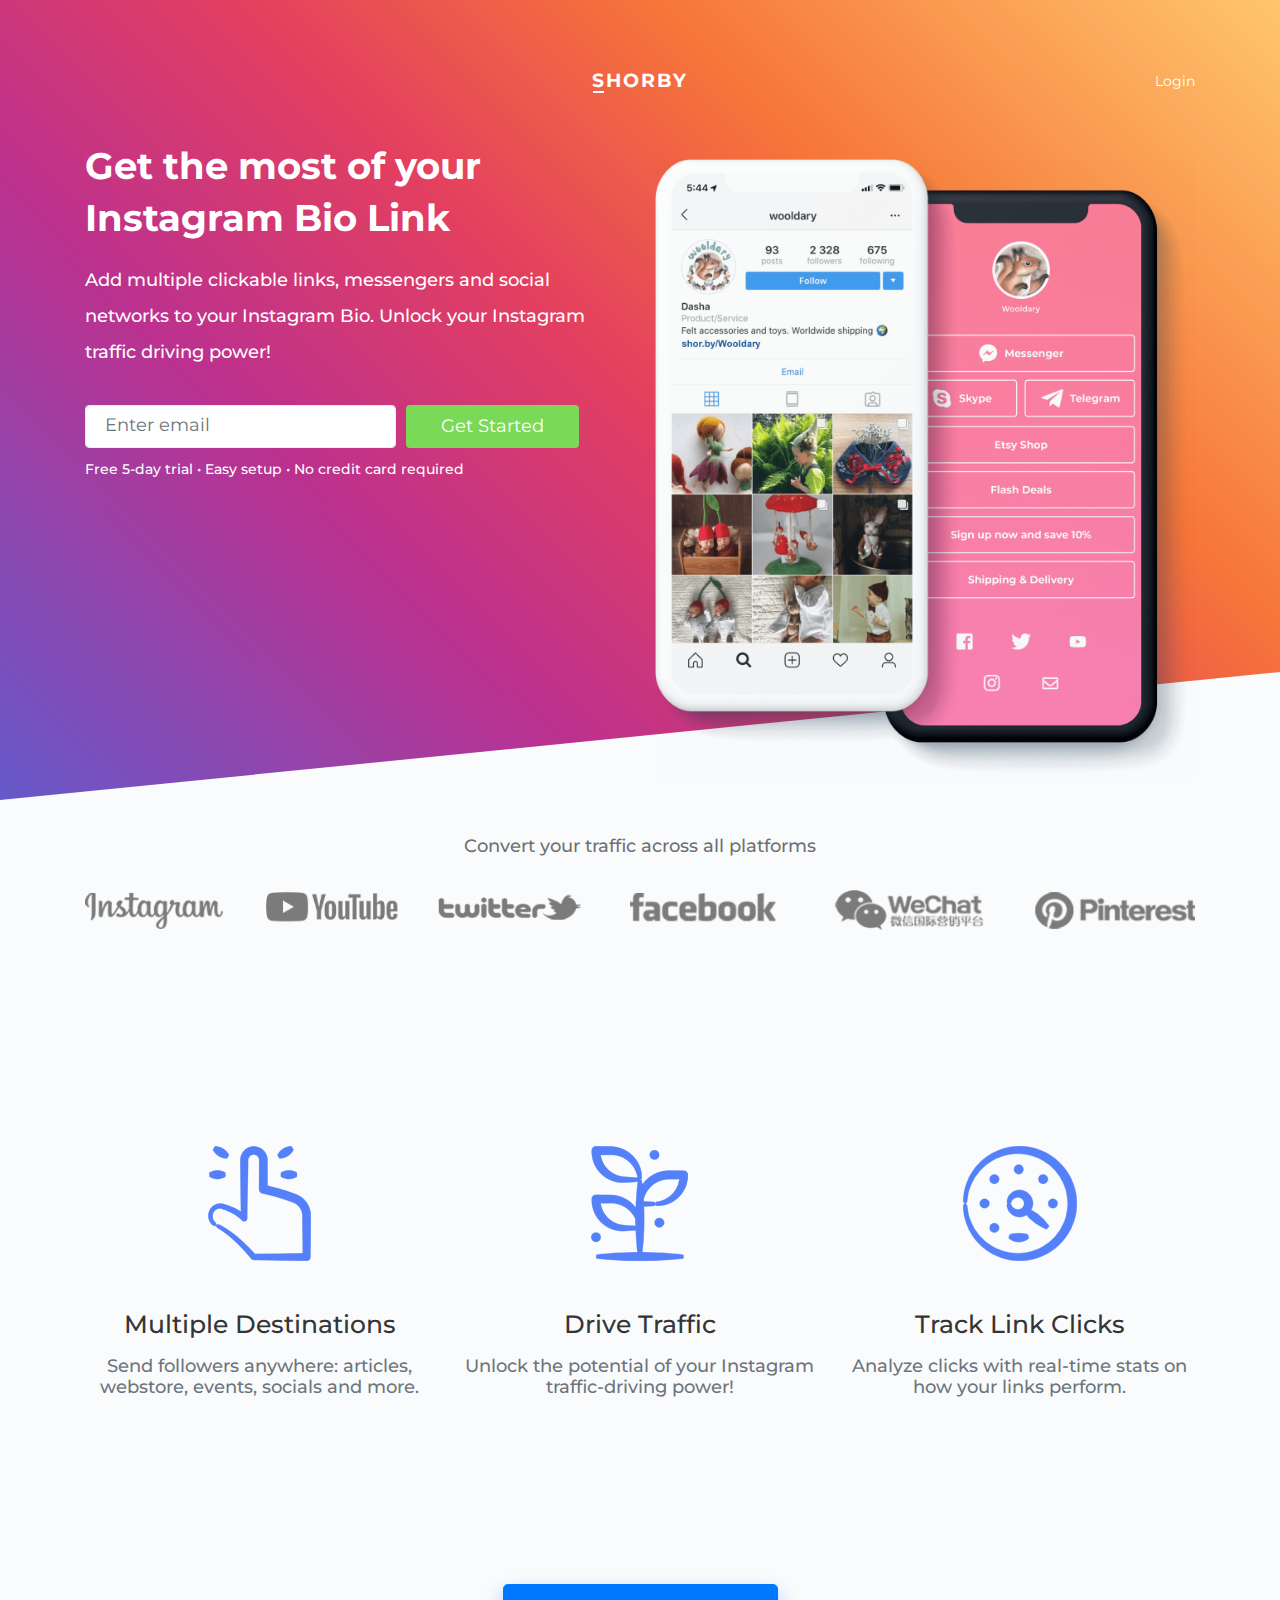
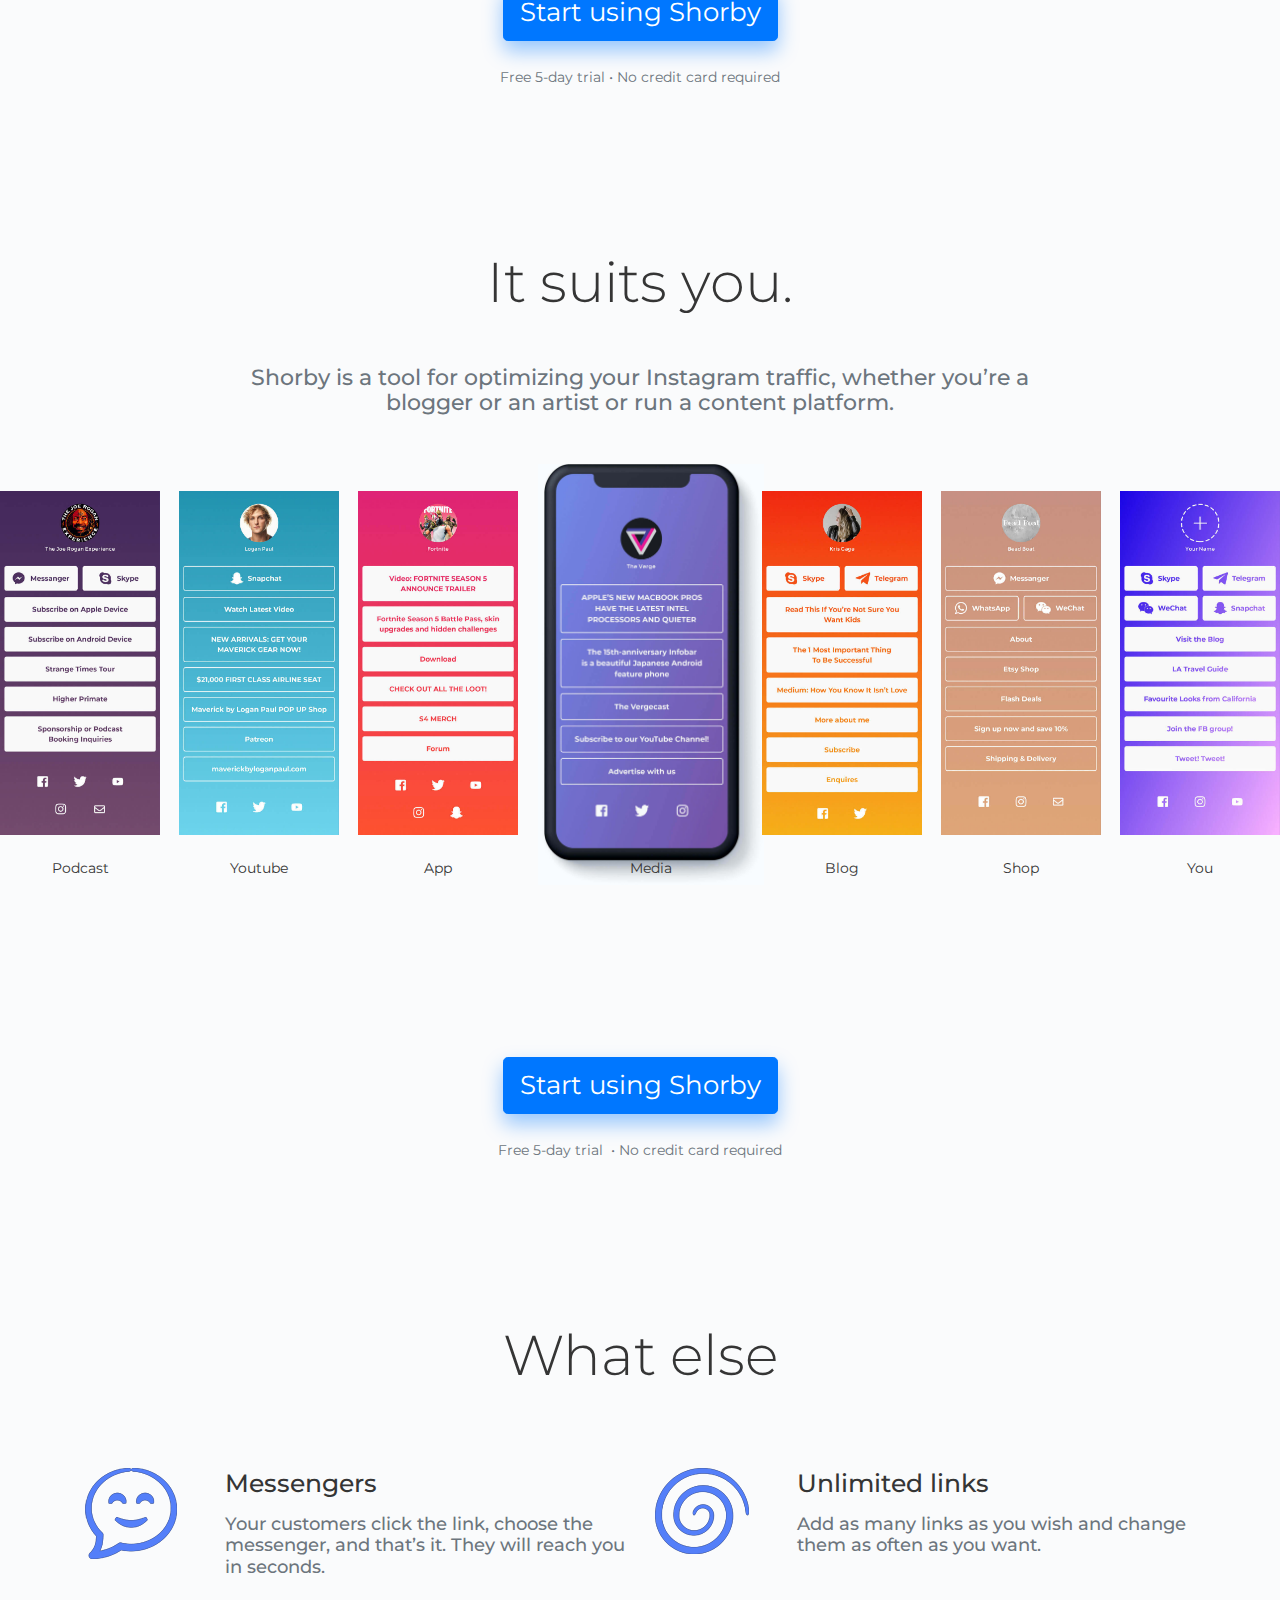
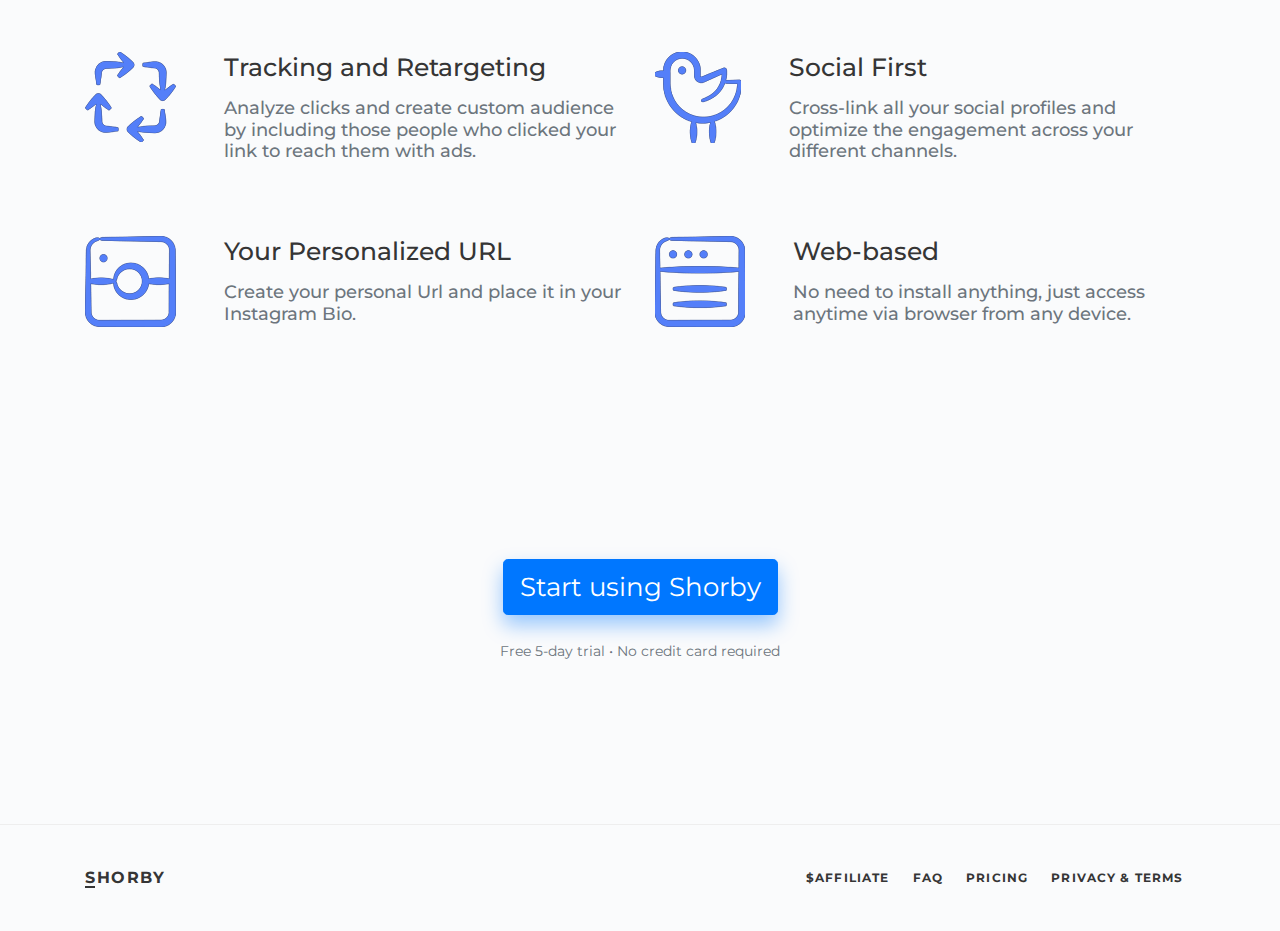
==== commit 90788414: "Update index.html" ====
--- a/instagram/index.html
+++ b/instagram/index.html
@@ -1,15 +1,6 @@
 <!DOCTYPE html>
 <html lang="en">
   <head>
-    <!-- Google Tag Manager -->
-<script>(function(w,d,s,l,i){w[l]=w[l]||[];w[l].push({'gtm.start':
-new Date().getTime(),event:'gtm.js'});var f=d.getElementsByTagName(s)[0],
-j=d.createElement(s),dl=l!='dataLayer'?'&l='+l:'';j.async=true;j.src=
-'https://www.googletagmanager.com/gtm.js?id='+i+dl;f.parentNode.insertBefore(j,f);
-})(window,document,'script','dataLayer','GTM-5QNDDSQ');</script>
-<!-- End Google Tag Manager -->
-    <!-- Yandex.Metrika counter --> <script type="text/javascript" > (function (d, w, c) { (w[c] = w[c] || []).push(function() { try { w.yaCounter49184755 = new Ya.Metrika2({ id:49184755, clickmap:true, trackLinks:true, accurateTrackBounce:true, webvisor:true }); } catch(e) { } }); var n = d.getElementsByTagName("script")[0], s = d.createElement("script"), f = function () { n.parentNode.insertBefore(s, n); }; s.type = "text/javascript"; s.async = true; s.src = "https://mc.yandex.ru/metrika/tag.js"; if (w.opera == "[object Opera]") { d.addEventListener("DOMContentLoaded", f, false); } else { f(); } })(document, window, "yandex_metrika_callbacks2"); </script> <noscript><div><img src="https://mc.yandex.ru/watch/49184755" style="position:absolute; left:-9999px;" alt="" /></div></noscript> <!-- /Yandex.Metrika counter -->
-
     <meta charset="utf-8">
 
     <meta name="viewport" content="user-scalable=no, width=device-width, initial-scale=1.0">
@@ -155,66 +146,100 @@
     </div-->
 
     <div id="pricing" class="modal fade bd-example-modal-lg" tabindex="-1" role="dialog">
-        <div class="modal-dialog modal-lg modal-dialog-centered" role="document">
-          <div class="modal-content">
-            <div class="modal-header"><h1>Pricing</h1><button type="button" class="close" data-dismiss="modal" aria-label="Close"><span aria-hidden="true">&times;</span></button></div>
-            <div class="modal-body">
-              <div class="pricing">
-                  <h6>* You only pay for real clicks, not bots. We detect real visitors by user agent in request headers using open source package</h6>
-                  <div id="pricing-table" class="row">
-                    <dl class="col-12 col-md-4">
-                      <dt id="pricing-head-1"><div class="plan">Start</div><div class="price">$9</div><div class="period">per month</div></dt>
-                      <dd id="pricing-1">
-                        <ul><li>1 dashboard (team)</li>
-                          <li><mark>unlimited</mark> clicks</li>
-                          <li><b>3,000 smart clicks *</b></li>
-                          <li>1 ad platform</li>
-                          <li>10 branded URLs</li></li>
-                          <li><mark>3</mark> bio links</li>
-                          <li><mark>unlimited</mark> links</li>
-                          <li class="excluded">Google Analytics</li>
-                          <li class="excluded">team members</li>
-                        </ul>
-                      </dd>
-                    </dl>
-                    <dl class="col-12 col-md-4 show">
-                      <dt id="pricing-head-2"><div class="plan">Pro</div><div class="price">$29</div><div class="period">per month</div></dt>
-                      <dd id="pricing-2">
-                        <ul><li>1 dashboard (team)</li>
-                          <li><mark>unlimited</mark> clicks</li>
-                          <li><b>30,000 smart clicks *</b></li>
-                          <li>7 ad platforms</li>
-                          <li><mark>unlimited</mark> branded URLs</li></li>
-                          <li><mark>unlimited</mark> bio links</li>
-                          <li><mark>unlimited</mark> links</li>
-                          <li>Google Analytics</li>
-                          <li class="excluded">team members</li>
-                          <li class="none"><b>UPGRADE</b><br /><span>$9 per 10,000 smart clicks<span></li>
-                        </ul>
-                      </dd>
-                    </dl>
-                    <dl class="col-12 col-md-4">
-                      <dt id="pricing-head-3"><div class="plan">Agency</div><div class="price">$99</div><div class="period">per month</div></dt>
-                      <dd id="pricing-3">
-                        <ul>
-                          <li>5 dashboards (teams)</li>
-                          <li><mark>unlimited</mark> clicks</li>
-                          <li><b><mark>1,000,000</mark> smart clicks *</b></li>
-                          <li>7 ad platforms</li>
-                          <li><mark>unlimited</mark> branded URLs</li></li>
-                          <li><mark>unlimited</mark> bio links</li>
-                          <li><mark>unlimited</mark> links</li>
-                          <li>Google Analytics</li>
-                          <li>10 team members / project</li>
-                          <li class="none"><b>UPGRADE</b><br /><span>$9/mo for 6th-20th project,</span><br /><span>$6/mo for 21st-100th project,</span><br /><span>$3/mo for 101st+ project</span></li>
-                        </ul>
-                      </dd>
-                    </dl>
-                  </div>
-              </div>
+      <div class="modal-dialog modal-lg modal-dialog-centered" role="document">
+        <div class="modal-content">
+          <div class="modal-header"><h1>Pricing</h1></div>
+          <div class="modal-body">
+            <div class="pricing">
+                <h6>* You only pay for real clicks, not bots. We detect real visitors by user agent in request headers using open source package</h6>
+                <div id="pricing-table" class="row">
+                  <dl class="col-12 col-md-3">
+                    <dt id="pricing-head-1"><div class="plan">Start</div><div class="price">$9</div><div class="period">per month</div></dt>
+                    <dd id="pricing-1">
+                      <ul>
+                        <li>1 Dashboard (Team)</li>
+                        <li>Click Insights</li>
+                        <li>3,000 Tracked Clicks</li>
+                        <li>1 Messenger</li>
+                        <li>1 Ad Platform</li>
+                        <li>3 Branded URLs</li>
+                        <li><b>3 Smart Pages (Bio Links)</b></li>
+                        <li>UNLIMITED Links per Page</li>
+                        <li>2 Rich Link per Bio</li>
+                        <li><b>Built-in Affiliate Link</b></li>
+                        <li class="excluded">Google Analytics</li>
+                        <li class="excluded">Team Members</li>
+                        <li class="excluded">Custom Domain (Soon)</li>
+                      </ul>
+                    </dd>
+                  </dl>
+                  <dl class="col-12 col-md-3 show">
+                    <dt id="pricing-head-1"><div class="plan">Rocket</div><div class="price">$15</div><div class="period">per month</div></dt>
+                    <dd id="pricing-1">
+                      <ul>
+                        <li>1 Dashboard (Team)</li>
+                        <li>Click Insights</li>
+                        <li>10,000 Tracked Clicks</li>
+                        <li>5 Messengers per Bio</li>
+                        <li>1 Ad Platform</li>
+                        <li>5 Branded URLs</li>
+                        <li><b>5 Smart Pages (Bio Links)</b></li>
+                        <li>UNLIMITED Links per Page</li>
+                        <li>10 Rich Links per Bio</li>
+                        <li><b>Built-in Affiliate Link</b></li>
+                        <li class="excluded">Google Analytics</li>
+                        <li class="excluded">Team Members</li>
+                        <li class="excluded">Custom Domain (Soon)</li>
+                      </ul>
+                    </dd>
+                  </dl>
+                  <dl class="col-12 col-md-3">
+                    <dt id="pricing-head-1"><div class="plan">Pro</div><div class="price">$29</div><div class="period">per month</div></dt>
+                    <dd id="pricing-1">
+                      <ul>
+                        <li>1 Dashboard (Team)</li>
+                        <li>Click Insights</li>
+                        <li>30,000 Tracked Clicks</li>
+                        <li>5 Messengers per Bio</li>
+                        <li>7 Ad Platforms</li>
+                        <li>50 Branded URLs</li>
+                        <li><b>50 Smart Pages (Bio Links)</b></li>
+                        <li>UNLIMITED Links per Page</li>
+                        <li>50 Rich Links per Bio</li>
+                        <li><b>Built-in Affiliate Link</b></li>
+                        <li>Google Analytics</li>
+                        <li class="excluded">Team Members</li>
+                        <li>Custom Domain (Soon)</li>
+                        <li class="none"><b>UPGRADE</b><br /><span>$9 per 30,000 Tracked Clicks<span></li>
+                      </ul>
+                    </dd>
+                  </dl>
+                  <dl class="col-12 col-md-3">
+                    <dt id="pricing-head-1"><div class="plan">Agency</div><div class="price">$99</div><div class="period">per month</div></dt>
+                    <dd id="pricing-1">
+                      <ul>
+                        <li>5 Dashboards (Team)</li>
+                        <li>Click Insights</li>
+                        <li>1,000,000 Tracked Clicks</li>
+                        <li>5 Messengers per Bio</li>
+                        <li>7 Ad Platforms</li>
+                        <li>250 Branded URLs</li>
+                        <li><b>250 Smart Pages (Bio Links)</b></li>
+                        <li>UNLIMITED Links per Page</li>
+                        <li>500 Rich Links per Bio</li>
+                        <li><b>Built-in Affiliate Link</b></li>
+                        <li>Google Analytics</li>
+                        <li>Team Members</li>
+                        <li>Custom Domain (Soon)</li>
+                        <li class="none"><b>UPGRADE</b><br /><span>$9/mo for 6th-20th project,</span><br /><span>$6/mo for 21st-100th project,</span><br /><span>$3/mo for 101st+ project</span></li>
+                      </ul>
+                    </dd>
+                  </dl>
+                </div>
             </div>
           </div>
         </div>
+      </div>
       </div>
 
       <footer><div class="container d-flex flex-column flex-sm-row align-items-center justify-content-between">
--- a/static/css/main.c0824110.css
+++ b/static/css/main.c0824110.css
@@ -3,5 +3,5 @@
  * Copyright 2011-2017 The Bootstrap Authors
  * Copyright 2011-2017 Twitter, Inc.
  * Licensed under MIT (https://github.com/twbs/node_modules/bootstrap/blob/master/LICENSE)
- */:root{--blue:#007bff;--indigo:#6610f2;--purple:#6f42c1;--pink:#e83e8c;--red:#dc3545;--orange:#fd7e14;--yellow:#ffc107;--green:#28a745;--teal:#20c997;--cyan:#17a2b8;--white:#fff;--gray:#6c757d;--gray-dark:#343a40;--primary:#07f;--secondary:#6c757d;--success:#7ad957;--info:#17a2b8;--warning:#ffc800;--danger:#fb617f;--light:#f8f9fa;--dark:#343a40;--breakpoint-xs:0;--breakpoint-sm:576px;--breakpoint-md:768px;--breakpoint-lg:992px;--breakpoint-xl:1200px;--font-family-sans-serif:"Montserrat",-apple-system,BlinkMacSystemFont,"Segoe UI","Roboto","Helvetica Neue",Arial,sans-serif,"Apple Color Emoji","Segoe UI Emoji","Segoe UI Symbol";--font-family-monospace:SFMono-Regular,Menlo,Monaco,Consolas,"Liberation Mono","Courier New",monospace}*,:after,:before{-webkit-box-sizing:border-box;box-sizing:border-box}html{font-family:sans-serif;line-height:1.15;-webkit-text-size-adjust:100%;-ms-text-size-adjust:100%;-ms-overflow-style:scrollbar;-webkit-tap-highlight-color:rgba(53,53,53,0)}@-ms-viewport{width:device-width}article,aside,figcaption,figure,footer,header,hgroup,main,nav,section{display:block}body{font-family:Montserrat,-apple-system,BlinkMacSystemFont,Segoe UI,Roboto,Helvetica Neue,Arial,sans-serif;font-size:.9rem;font-weight:400;line-height:1.5;text-align:left;background-color:#fafbfc}[tabindex="-1"]:focus{outline:0!important}hr{-webkit-box-sizing:content-box;box-sizing:content-box;height:0;overflow:visible}h1,h2,h3,h4,h5,h6{margin-top:0;margin-bottom:.5rem}p{margin-top:0;margin-bottom:1rem}abbr[data-original-title],abbr[title]{text-decoration:underline;-webkit-text-decoration:underline dotted;text-decoration:underline dotted;cursor:help;border-bottom:0}address{font-style:normal;line-height:inherit}address,dl,ol,ul{margin-bottom:1rem}dl,ol,ul{margin-top:0}ol ol,ol ul,ul ol,ul ul{margin-bottom:0}dt{font-weight:700}dd{margin-bottom:.5rem;margin-left:0}blockquote{margin:0 0 1rem}dfn{font-style:italic}b,strong{font-weight:bolder}small{font-size:80%}sub,sup{position:relative;font-size:75%;line-height:0;vertical-align:baseline}sub{bottom:-.25em}sup{top:-.5em}a{color:#07f;text-decoration:none;background-color:transparent;-webkit-text-decoration-skip:objects}a:hover{color:#0053b3;text-decoration:underline}a:not([href]):not([tabindex]),a:not([href]):not([tabindex]):focus,a:not([href]):not([tabindex]):hover{color:inherit;text-decoration:none}a:not([href]):not([tabindex]):focus{outline:0}code,kbd,pre,samp{font-family:SFMono-Regular,Menlo,Monaco,Consolas,Liberation Mono,Courier New,monospace;font-size:1em}pre{margin-top:0;margin-bottom:1rem;overflow:auto;-ms-overflow-style:scrollbar}figure{margin:0 0 1rem}img{vertical-align:middle;border-style:none}svg:not(:root){overflow:hidden}table{border-collapse:collapse}caption{padding-top:.75rem;padding-bottom:.75rem;color:#6c757d;text-align:left;caption-side:bottom}th{text-align:inherit}label{display:inline-block;margin-bottom:.5rem}button{border-radius:0}button:focus{outline:1px dotted;outline:5px auto -webkit-focus-ring-color}button,input,optgroup,select,textarea{margin:0;font-family:inherit;font-size:inherit;line-height:inherit}button,input{overflow:visible}button,select{text-transform:none}[type=reset],[type=submit],button,html [type=button]{-webkit-appearance:button}[type=button]::-moz-focus-inner,[type=reset]::-moz-focus-inner,[type=submit]::-moz-focus-inner,button::-moz-focus-inner{padding:0;border-style:none}input[type=checkbox],input[type=radio]{-webkit-box-sizing:border-box;box-sizing:border-box;padding:0}input[type=date],input[type=datetime-local],input[type=month],input[type=time]{-webkit-appearance:listbox}textarea{overflow:auto;resize:vertical}fieldset{min-width:0;padding:0;margin:0;border:0}legend{display:block;width:100%;max-width:100%;padding:0;margin-bottom:.5rem;font-size:1.5rem;line-height:inherit;color:inherit;white-space:normal}progress{vertical-align:baseline}[type=number]::-webkit-inner-spin-button,[type=number]::-webkit-outer-spin-button{height:auto}[type=search]{outline-offset:-2px;-webkit-appearance:none}[type=search]::-webkit-search-cancel-button,[type=search]::-webkit-search-decoration{-webkit-appearance:none}::-webkit-file-upload-button{font:inherit;-webkit-appearance:button}output{display:inline-block}summary{display:list-item;cursor:pointer}template{display:none}[hidden]{display:none!important}.h1,.h2,.h3,.h4,.h5,.h6,h1,h2,h3,h4,h5,h6{margin-bottom:.5rem;font-family:inherit;font-weight:500;line-height:1.2;color:inherit}.h1,h1{font-size:2.3rem}.h2,h2{font-size:1.8rem}.h3,h3{font-size:1.575rem}.h4,h4{font-size:1.35rem}.h5,h5{font-size:1.125rem}.h6,h6{font-size:.9rem}.lead{font-size:1.125rem;font-weight:300}.display-1{font-size:6rem}.display-1,.display-2{font-weight:300;line-height:1.2}.display-2{font-size:5.5rem}.display-3{font-size:4.5rem}.display-3,.display-4{font-weight:300;line-height:1.2}.display-4{font-size:3.5rem}hr{margin-top:1rem;margin-bottom:1rem;border:0;border-top:1px solid rgba(53,53,53,.1)}.small,small{font-size:80%;font-weight:400}.mark,mark{padding:.2em;background-color:#fcf8e3}.list-inline,.list-unstyled{padding-left:0;list-style:none}.list-inline-item{display:inline-block}.list-inline-item:not(:last-child){margin-right:.5rem}.initialism{font-size:90%;text-transform:uppercase}.blockquote{margin-bottom:1rem;font-size:1.125rem}.blockquote-footer{display:block;font-size:80%;color:#6c757d}.blockquote-footer:before{content:"\2014   \A0"}.img-fluid,.img-thumbnail{max-width:100%;height:auto}.img-thumbnail{padding:.25rem;background-color:#fafbfc;border:1px solid #dee2e6;border-radius:.25rem}.figure{display:inline-block}.figure-img{margin-bottom:.5rem;line-height:1}.figure-caption{font-size:90%;color:#6c757d}code{font-size:87.5%;color:#e83e8c;word-break:break-word}a>code{color:inherit}kbd{padding:.2rem .4rem;font-size:87.5%;color:#fff;background-color:#212529;border-radius:.2rem}kbd kbd{padding:0;font-size:100%;font-weight:700}pre{display:block;font-size:87.5%;color:#212529}pre code{font-size:inherit;color:inherit;word-break:normal}.pre-scrollable{max-height:340px;overflow-y:scroll}.container{width:100%;padding-right:15px;padding-left:15px;margin-right:auto;margin-left:auto}@media (min-width:576px){.container{max-width:95%}}@media (min-width:768px){.container{max-width:95%}}@media (min-width:992px){.container{max-width:95%}}@media (min-width:1200px){.container{max-width:1140px}}.container-fluid{width:100%;padding-right:15px;padding-left:15px;margin-right:auto;margin-left:auto}.row{display:-ms-flexbox;display:flex;-ms-flex-wrap:wrap;flex-wrap:wrap;margin-right:-15px;margin-left:-15px}.no-gutters{margin-right:0;margin-left:0}.no-gutters>.col,.no-gutters>[class*=col-]{padding-right:0;padding-left:0}.col,.col-1,.col-2,.col-3,.col-4,.col-5,.col-6,.col-7,.col-8,.col-9,.col-10,.col-11,.col-12,.col-auto,.col-lg,.col-lg-1,.col-lg-2,.col-lg-3,.col-lg-4,.col-lg-5,.col-lg-6,.col-lg-7,.col-lg-8,.col-lg-9,.col-lg-10,.col-lg-11,.col-lg-12,.col-lg-auto,.col-md,.col-md-1,.col-md-2,.col-md-3,.col-md-4,.col-md-5,.col-md-6,.col-md-7,.col-md-8,.col-md-9,.col-md-10,.col-md-11,.col-md-12,.col-md-auto,.col-sm,.col-sm-1,.col-sm-2,.col-sm-3,.col-sm-4,.col-sm-5,.col-sm-6,.col-sm-7,.col-sm-8,.col-sm-9,.col-sm-10,.col-sm-11,.col-sm-12,.col-sm-auto,.col-xl,.col-xl-1,.col-xl-2,.col-xl-3,.col-xl-4,.col-xl-5,.col-xl-6,.col-xl-7,.col-xl-8,.col-xl-9,.col-xl-10,.col-xl-11,.col-xl-12,.col-xl-auto{position:relative;width:100%;min-height:1px;padding-right:15px;padding-left:15px}.col{-ms-flex-preferred-size:0;flex-basis:0;-ms-flex-positive:1;flex-grow:1;max-width:100%}.col-auto{-ms-flex:0 0 auto;flex:0 0 auto;width:auto;max-width:none}.col-1{-ms-flex:0 0 8.33333%;flex:0 0 8.33333%;max-width:8.33333%}.col-2{-ms-flex:0 0 16.66667%;flex:0 0 16.66667%;max-width:16.66667%}.col-3{-ms-flex:0 0 25%;flex:0 0 25%;max-width:25%}.col-4{-ms-flex:0 0 33.33333%;flex:0 0 33.33333%;max-width:33.33333%}.col-5{-ms-flex:0 0 41.66667%;flex:0 0 41.66667%;max-width:41.66667%}.col-6{-ms-flex:0 0 50%;flex:0 0 50%;max-width:50%}.col-7{-ms-flex:0 0 58.33333%;flex:0 0 58.33333%;max-width:58.33333%}.col-8{-ms-flex:0 0 66.66667%;flex:0 0 66.66667%;max-width:66.66667%}.col-9{-ms-flex:0 0 75%;flex:0 0 75%;max-width:75%}.col-10{-ms-flex:0 0 83.33333%;flex:0 0 83.33333%;max-width:83.33333%}.col-11{-ms-flex:0 0 91.66667%;flex:0 0 91.66667%;max-width:91.66667%}.col-12{-ms-flex:0 0 100%;flex:0 0 100%;max-width:100%}.order-first{-ms-flex-order:-1;order:-1}.order-last{-ms-flex-order:13;order:13}.order-0{-ms-flex-order:0;order:0}.order-1{-ms-flex-order:1;order:1}.order-2{-ms-flex-order:2;order:2}.order-3{-ms-flex-order:3;order:3}.order-4{-ms-flex-order:4;order:4}.order-5{-ms-flex-order:5;order:5}.order-6{-ms-flex-order:6;order:6}.order-7{-ms-flex-order:7;order:7}.order-8{-ms-flex-order:8;order:8}.order-9{-ms-flex-order:9;order:9}.order-10{-ms-flex-order:10;order:10}.order-11{-ms-flex-order:11;order:11}.order-12{-ms-flex-order:12;order:12}.offset-1{margin-left:8.33333%}.offset-2{margin-left:16.66667%}.offset-3{margin-left:25%}.offset-4{margin-left:33.33333%}.offset-5{margin-left:41.66667%}.offset-6{margin-left:50%}.offset-7{margin-left:58.33333%}.offset-8{margin-left:66.66667%}.offset-9{margin-left:75%}.offset-10{margin-left:83.33333%}.offset-11{margin-left:91.66667%}@media (min-width:576px){.col-sm{-ms-flex-preferred-size:0;flex-basis:0;-ms-flex-positive:1;flex-grow:1;max-width:100%}.col-sm-auto{-ms-flex:0 0 auto;flex:0 0 auto;width:auto;max-width:none}.col-sm-1{-ms-flex:0 0 8.33333%;flex:0 0 8.33333%;max-width:8.33333%}.col-sm-2{-ms-flex:0 0 16.66667%;flex:0 0 16.66667%;max-width:16.66667%}.col-sm-3{-ms-flex:0 0 25%;flex:0 0 25%;max-width:25%}.col-sm-4{-ms-flex:0 0 33.33333%;flex:0 0 33.33333%;max-width:33.33333%}.col-sm-5{-ms-flex:0 0 41.66667%;flex:0 0 41.66667%;max-width:41.66667%}.col-sm-6{-ms-flex:0 0 50%;flex:0 0 50%;max-width:50%}.col-sm-7{-ms-flex:0 0 58.33333%;flex:0 0 58.33333%;max-width:58.33333%}.col-sm-8{-ms-flex:0 0 66.66667%;flex:0 0 66.66667%;max-width:66.66667%}.col-sm-9{-ms-flex:0 0 75%;flex:0 0 75%;max-width:75%}.col-sm-10{-ms-flex:0 0 83.33333%;flex:0 0 83.33333%;max-width:83.33333%}.col-sm-11{-ms-flex:0 0 91.66667%;flex:0 0 91.66667%;max-width:91.66667%}.col-sm-12{-ms-flex:0 0 100%;flex:0 0 100%;max-width:100%}.order-sm-first{-ms-flex-order:-1;order:-1}.order-sm-last{-ms-flex-order:13;order:13}.order-sm-0{-ms-flex-order:0;order:0}.order-sm-1{-ms-flex-order:1;order:1}.order-sm-2{-ms-flex-order:2;order:2}.order-sm-3{-ms-flex-order:3;order:3}.order-sm-4{-ms-flex-order:4;order:4}.order-sm-5{-ms-flex-order:5;order:5}.order-sm-6{-ms-flex-order:6;order:6}.order-sm-7{-ms-flex-order:7;order:7}.order-sm-8{-ms-flex-order:8;order:8}.order-sm-9{-ms-flex-order:9;order:9}.order-sm-10{-ms-flex-order:10;order:10}.order-sm-11{-ms-flex-order:11;order:11}.order-sm-12{-ms-flex-order:12;order:12}.offset-sm-0{margin-left:0}.offset-sm-1{margin-left:8.33333%}.offset-sm-2{margin-left:16.66667%}.offset-sm-3{margin-left:25%}.offset-sm-4{margin-left:33.33333%}.offset-sm-5{margin-left:41.66667%}.offset-sm-6{margin-left:50%}.offset-sm-7{margin-left:58.33333%}.offset-sm-8{margin-left:66.66667%}.offset-sm-9{margin-left:75%}.offset-sm-10{margin-left:83.33333%}.offset-sm-11{margin-left:91.66667%}}@media (min-width:768px){.col-md{-ms-flex-preferred-size:0;flex-basis:0;-ms-flex-positive:1;flex-grow:1;max-width:100%}.col-md-auto{-ms-flex:0 0 auto;flex:0 0 auto;width:auto;max-width:none}.col-md-1{-ms-flex:0 0 8.33333%;flex:0 0 8.33333%;max-width:8.33333%}.col-md-2{-ms-flex:0 0 16.66667%;flex:0 0 16.66667%;max-width:16.66667%}.col-md-3{-ms-flex:0 0 25%;flex:0 0 25%;max-width:25%}.col-md-4{-ms-flex:0 0 33.33333%;flex:0 0 33.33333%;max-width:33.33333%}.col-md-5{-ms-flex:0 0 41.66667%;flex:0 0 41.66667%;max-width:41.66667%}.col-md-6{-ms-flex:0 0 50%;flex:0 0 50%;max-width:50%}.col-md-7{-ms-flex:0 0 58.33333%;flex:0 0 58.33333%;max-width:58.33333%}.col-md-8{-ms-flex:0 0 66.66667%;flex:0 0 66.66667%;max-width:66.66667%}.col-md-9{-ms-flex:0 0 75%;flex:0 0 75%;max-width:75%}.col-md-10{-ms-flex:0 0 83.33333%;flex:0 0 83.33333%;max-width:83.33333%}.col-md-11{-ms-flex:0 0 91.66667%;flex:0 0 91.66667%;max-width:91.66667%}.col-md-12{-ms-flex:0 0 100%;flex:0 0 100%;max-width:100%}.order-md-first{-ms-flex-order:-1;order:-1}.order-md-last{-ms-flex-order:13;order:13}.order-md-0{-ms-flex-order:0;order:0}.order-md-1{-ms-flex-order:1;order:1}.order-md-2{-ms-flex-order:2;order:2}.order-md-3{-ms-flex-order:3;order:3}.order-md-4{-ms-flex-order:4;order:4}.order-md-5{-ms-flex-order:5;order:5}.order-md-6{-ms-flex-order:6;order:6}.order-md-7{-ms-flex-order:7;order:7}.order-md-8{-ms-flex-order:8;order:8}.order-md-9{-ms-flex-order:9;order:9}.order-md-10{-ms-flex-order:10;order:10}.order-md-11{-ms-flex-order:11;order:11}.order-md-12{-ms-flex-order:12;order:12}.offset-md-0{margin-left:0}.offset-md-1{margin-left:8.33333%}.offset-md-2{margin-left:16.66667%}.offset-md-3{margin-left:25%}.offset-md-4{margin-left:33.33333%}.offset-md-5{margin-left:41.66667%}.offset-md-6{margin-left:50%}.offset-md-7{margin-left:58.33333%}.offset-md-8{margin-left:66.66667%}.offset-md-9{margin-left:75%}.offset-md-10{margin-left:83.33333%}.offset-md-11{margin-left:91.66667%}}@media (min-width:992px){.col-lg{-ms-flex-preferred-size:0;flex-basis:0;-ms-flex-positive:1;flex-grow:1;max-width:100%}.col-lg-auto{-ms-flex:0 0 auto;flex:0 0 auto;width:auto;max-width:none}.col-lg-1{-ms-flex:0 0 8.33333%;flex:0 0 8.33333%;max-width:8.33333%}.col-lg-2{-ms-flex:0 0 16.66667%;flex:0 0 16.66667%;max-width:16.66667%}.col-lg-3{-ms-flex:0 0 25%;flex:0 0 25%;max-width:25%}.col-lg-4{-ms-flex:0 0 33.33333%;flex:0 0 33.33333%;max-width:33.33333%}.col-lg-5{-ms-flex:0 0 41.66667%;flex:0 0 41.66667%;max-width:41.66667%}.col-lg-6{-ms-flex:0 0 50%;flex:0 0 50%;max-width:50%}.col-lg-7{-ms-flex:0 0 58.33333%;flex:0 0 58.33333%;max-width:58.33333%}.col-lg-8{-ms-flex:0 0 66.66667%;flex:0 0 66.66667%;max-width:66.66667%}.col-lg-9{-ms-flex:0 0 75%;flex:0 0 75%;max-width:75%}.col-lg-10{-ms-flex:0 0 83.33333%;flex:0 0 83.33333%;max-width:83.33333%}.col-lg-11{-ms-flex:0 0 91.66667%;flex:0 0 91.66667%;max-width:91.66667%}.col-lg-12{-ms-flex:0 0 100%;flex:0 0 100%;max-width:100%}.order-lg-first{-ms-flex-order:-1;order:-1}.order-lg-last{-ms-flex-order:13;order:13}.order-lg-0{-ms-flex-order:0;order:0}.order-lg-1{-ms-flex-order:1;order:1}.order-lg-2{-ms-flex-order:2;order:2}.order-lg-3{-ms-flex-order:3;order:3}.order-lg-4{-ms-flex-order:4;order:4}.order-lg-5{-ms-flex-order:5;order:5}.order-lg-6{-ms-flex-order:6;order:6}.order-lg-7{-ms-flex-order:7;order:7}.order-lg-8{-ms-flex-order:8;order:8}.order-lg-9{-ms-flex-order:9;order:9}.order-lg-10{-ms-flex-order:10;order:10}.order-lg-11{-ms-flex-order:11;order:11}.order-lg-12{-ms-flex-order:12;order:12}.offset-lg-0{margin-left:0}.offset-lg-1{margin-left:8.33333%}.offset-lg-2{margin-left:16.66667%}.offset-lg-3{margin-left:25%}.offset-lg-4{margin-left:33.33333%}.offset-lg-5{margin-left:41.66667%}.offset-lg-6{margin-left:50%}.offset-lg-7{margin-left:58.33333%}.offset-lg-8{margin-left:66.66667%}.offset-lg-9{margin-left:75%}.offset-lg-10{margin-left:83.33333%}.offset-lg-11{margin-left:91.66667%}}@media (min-width:1200px){.col-xl{-ms-flex-preferred-size:0;flex-basis:0;-ms-flex-positive:1;flex-grow:1;max-width:100%}.col-xl-auto{-ms-flex:0 0 auto;flex:0 0 auto;width:auto;max-width:none}.col-xl-1{-ms-flex:0 0 8.33333%;flex:0 0 8.33333%;max-width:8.33333%}.col-xl-2{-ms-flex:0 0 16.66667%;flex:0 0 16.66667%;max-width:16.66667%}.col-xl-3{-ms-flex:0 0 25%;flex:0 0 25%;max-width:25%}.col-xl-4{-ms-flex:0 0 33.33333%;flex:0 0 33.33333%;max-width:33.33333%}.col-xl-5{-ms-flex:0 0 41.66667%;flex:0 0 41.66667%;max-width:41.66667%}.col-xl-6{-ms-flex:0 0 50%;flex:0 0 50%;max-width:50%}.col-xl-7{-ms-flex:0 0 58.33333%;flex:0 0 58.33333%;max-width:58.33333%}.col-xl-8{-ms-flex:0 0 66.66667%;flex:0 0 66.66667%;max-width:66.66667%}.col-xl-9{-ms-flex:0 0 75%;flex:0 0 75%;max-width:75%}.col-xl-10{-ms-flex:0 0 83.33333%;flex:0 0 83.33333%;max-width:83.33333%}.col-xl-11{-ms-flex:0 0 91.66667%;flex:0 0 91.66667%;max-width:91.66667%}.col-xl-12{-ms-flex:0 0 100%;flex:0 0 100%;max-width:100%}.order-xl-first{-ms-flex-order:-1;order:-1}.order-xl-last{-ms-flex-order:13;order:13}.order-xl-0{-ms-flex-order:0;order:0}.order-xl-1{-ms-flex-order:1;order:1}.order-xl-2{-ms-flex-order:2;order:2}.order-xl-3{-ms-flex-order:3;order:3}.order-xl-4{-ms-flex-order:4;order:4}.order-xl-5{-ms-flex-order:5;order:5}.order-xl-6{-ms-flex-order:6;order:6}.order-xl-7{-ms-flex-order:7;order:7}.order-xl-8{-ms-flex-order:8;order:8}.order-xl-9{-ms-flex-order:9;order:9}.order-xl-10{-ms-flex-order:10;order:10}.order-xl-11{-ms-flex-order:11;order:11}.order-xl-12{-ms-flex-order:12;order:12}.offset-xl-0{margin-left:0}.offset-xl-1{margin-left:8.33333%}.offset-xl-2{margin-left:16.66667%}.offset-xl-3{margin-left:25%}.offset-xl-4{margin-left:33.33333%}.offset-xl-5{margin-left:41.66667%}.offset-xl-6{margin-left:50%}.offset-xl-7{margin-left:58.33333%}.offset-xl-8{margin-left:66.66667%}.offset-xl-9{margin-left:75%}.offset-xl-10{margin-left:83.33333%}.offset-xl-11{margin-left:91.66667%}}.table{width:100%;max-width:100%;margin-bottom:1rem;background-color:transparent}.table td,.table th{padding:.75rem;vertical-align:top;border-top:1px solid #dee2e6}.table thead th{vertical-align:bottom;border-bottom:2px solid #dee2e6}.table tbody+tbody{border-top:2px solid #dee2e6}.table .table{background-color:#fafbfc}.table-sm td,.table-sm th{padding:.3rem}.table-bordered,.table-bordered td,.table-bordered th{border:1px solid #dee2e6}.table-bordered thead td,.table-bordered thead th{border-bottom-width:2px}.table-borderless tbody+tbody,.table-borderless td,.table-borderless th,.table-borderless thead th{border:0}.table-striped tbody tr:nth-of-type(odd){background-color:rgba(53,53,53,.05)}.table-hover tbody tr:hover{background-color:rgba(53,53,53,.075)}.table-primary,.table-primary>td,.table-primary>th{background-color:#b8d9ff}.table-hover .table-primary:hover,.table-hover .table-primary:hover>td,.table-hover .table-primary:hover>th{background-color:#9fcbff}.table-secondary,.table-secondary>td,.table-secondary>th{background-color:#d6d8db}.table-hover .table-secondary:hover,.table-hover .table-secondary:hover>td,.table-hover .table-secondary:hover>th{background-color:#c8cbcf}.table-success,.table-success>td,.table-success>th{background-color:#daf4d0}.table-hover .table-success:hover,.table-hover .table-success:hover>td,.table-hover .table-success:hover>th{background-color:#caefbb}.table-info,.table-info>td,.table-info>th{background-color:#bee5eb}.table-hover .table-info:hover,.table-hover .table-info:hover>td,.table-hover .table-info:hover>th{background-color:#abdde5}.table-warning,.table-warning>td,.table-warning>th{background-color:#fff0b8}.table-hover .table-warning:hover,.table-hover .table-warning:hover>td,.table-hover .table-warning:hover>th{background-color:#ffeb9f}.table-danger,.table-danger>td,.table-danger>th{background-color:#fed3db}.table-hover .table-danger:hover,.table-hover .table-danger:hover>td,.table-hover .table-danger:hover>th{background-color:#fdbac7}.table-light,.table-light>td,.table-light>th{background-color:#fdfdfe}.table-hover .table-light:hover,.table-hover .table-light:hover>td,.table-hover .table-light:hover>th{background-color:#ececf6}.table-dark,.table-dark>td,.table-dark>th{background-color:#c6c8ca}.table-hover .table-dark:hover,.table-hover .table-dark:hover>td,.table-hover .table-dark:hover>th{background-color:#b9bbbe}.table-active,.table-active>td,.table-active>th{background-color:rgba(53,53,53,.075)}.table-hover .table-active:hover,.table-hover .table-active:hover>td,.table-hover .table-active:hover>th{background-color:rgba(40,40,40,.075)}.table .thead-dark th{color:#fafbfc;background-color:#212529;border-color:#32383e}.table .thead-light th{color:#495057;background-color:#e9ecef;border-color:#dee2e6}.table-dark{color:#fafbfc;background-color:#212529}.table-dark td,.table-dark th,.table-dark thead th{border-color:#32383e}.table-dark.table-bordered{border:0}.table-dark.table-striped tbody tr:nth-of-type(odd){background-color:hsla(0,0%,100%,.05)}.table-dark.table-hover tbody tr:hover{background-color:hsla(0,0%,100%,.075)}@media (max-width:575.98px){.table-responsive-sm{display:block;width:100%;overflow-x:auto;-webkit-overflow-scrolling:touch;-ms-overflow-style:-ms-autohiding-scrollbar}.table-responsive-sm>.table-bordered{border:0}}@media (max-width:767.98px){.table-responsive-md{display:block;width:100%;overflow-x:auto;-webkit-overflow-scrolling:touch;-ms-overflow-style:-ms-autohiding-scrollbar}.table-responsive-md>.table-bordered{border:0}}@media (max-width:991.98px){.table-responsive-lg{display:block;width:100%;overflow-x:auto;-webkit-overflow-scrolling:touch;-ms-overflow-style:-ms-autohiding-scrollbar}.table-responsive-lg>.table-bordered{border:0}}@media (max-width:1199.98px){.table-responsive-xl{display:block;width:100%;overflow-x:auto;-webkit-overflow-scrolling:touch;-ms-overflow-style:-ms-autohiding-scrollbar}.table-responsive-xl>.table-bordered{border:0}}.table-responsive{display:block;width:100%;overflow-x:auto;-webkit-overflow-scrolling:touch;-ms-overflow-style:-ms-autohiding-scrollbar}.table-responsive>.table-bordered{border:0}.form-control{display:block;width:100%;padding:.6rem 1.2rem;font-size:.9rem;line-height:1.5;color:#495057;background-color:#fff;background-clip:padding-box;border:1px solid #eee;border-radius:.25rem;-webkit-transition:border-color .15s ease-in-out,-webkit-box-shadow .15s ease-in-out;transition:border-color .15s ease-in-out,-webkit-box-shadow .15s ease-in-out;-o-transition:border-color .15s ease-in-out,box-shadow .15s ease-in-out;transition:border-color .15s ease-in-out,box-shadow .15s ease-in-out;transition:border-color .15s ease-in-out,box-shadow .15s ease-in-out,-webkit-box-shadow .15s ease-in-out}@media screen and (prefers-reduced-motion:reduce){.form-control{-webkit-transition:none;-o-transition:none;transition:none}}.form-control::-ms-expand{background-color:transparent;border:0}.form-control:focus{color:#495057;background-color:#fff;border-color:#80bbff;outline:0;-webkit-box-shadow:0 0 0 .2rem rgba(0,119,255,.25);box-shadow:0 0 0 .2rem rgba(0,119,255,.25)}.form-control::-webkit-input-placeholder{color:#6c757d;opacity:1}.form-control:-ms-input-placeholder,.form-control::-ms-input-placeholder{color:#6c757d;opacity:1}.form-control::placeholder{color:#6c757d;opacity:1}.form-control:disabled,.form-control[readonly]{background-color:#e9ecef;opacity:1}select.form-control:not([size]):not([multiple]){height:calc(2.55rem + 2px)}select.form-control:focus::-ms-value{color:#495057;background-color:#fff}.form-control-file,.form-control-range{display:block;width:100%}.col-form-label{padding-top:calc(.6rem + 1px);padding-bottom:calc(.6rem + 1px);margin-bottom:0;font-size:inherit;line-height:1.5}.col-form-label-lg{padding-top:calc(.5rem + 1px);padding-bottom:calc(.5rem + 1px);font-size:1.125rem;line-height:1.5}.col-form-label-sm{padding-top:calc(.25rem + 1px);padding-bottom:calc(.25rem + 1px);font-size:.7875rem;line-height:1.5}.form-control-plaintext{display:block;width:100%;padding-top:.6rem;padding-bottom:.6rem;margin-bottom:0;line-height:1.5;color:#353535;background-color:transparent;border:solid transparent;border-width:1px 0}.form-control-plaintext.form-control-lg,.form-control-plaintext.form-control-sm{padding-right:0;padding-left:0}.form-control-sm{padding:.25rem .5rem;font-size:.7875rem;line-height:1.5;border-radius:.2rem}select.form-control-sm:not([size]):not([multiple]){height:calc(1.68125rem + 2px)}.form-control-lg{padding:.5rem 1rem;font-size:1.125rem;line-height:1.5;border-radius:.3rem}select.form-control-lg:not([size]):not([multiple]){height:calc(2.6875rem + 2px)}.form-group{margin-bottom:1rem}.form-text{display:block;margin-top:.25rem}.form-row{display:-ms-flexbox;display:flex;-ms-flex-wrap:wrap;flex-wrap:wrap;margin-right:-5px;margin-left:-5px}.form-row>.col,.form-row>[class*=col-]{padding-right:5px;padding-left:5px}.form-check{position:relative;display:block;padding-left:1.25rem}.form-check-input{position:absolute;margin-top:.3rem;margin-left:-1.25rem}.form-check-input:disabled~.form-check-label{color:#6c757d}.form-check-label{margin-bottom:0}.form-check-inline{display:-ms-inline-flexbox;display:inline-flex;-ms-flex-align:center;align-items:center;padding-left:0;margin-right:.75rem}.form-check-inline .form-check-input{position:static;margin-top:0;margin-right:.3125rem;margin-left:0}.valid-feedback{display:none;width:100%;margin-top:.25rem;font-size:80%;color:#7ad957}.valid-tooltip{position:absolute;top:100%;z-index:5;display:none;max-width:100%;padding:.5rem;margin-top:.1rem;font-size:.875rem;line-height:1;color:#fff;background-color:rgba(122,217,87,.8);border-radius:.2rem}.custom-select.is-valid,.form-control.is-valid,.was-validated .custom-select:valid,.was-validated .form-control:valid{border-color:#7ad957}.custom-select.is-valid:focus,.form-control.is-valid:focus,.was-validated .custom-select:valid:focus,.was-validated .form-control:valid:focus{border-color:#7ad957;-webkit-box-shadow:0 0 0 .2rem rgba(122,217,87,.25);box-shadow:0 0 0 .2rem rgba(122,217,87,.25)}.custom-select.is-valid~.valid-feedback,.custom-select.is-valid~.valid-tooltip,.form-control-file.is-valid~.valid-feedback,.form-control-file.is-valid~.valid-tooltip,.form-control.is-valid~.valid-feedback,.form-control.is-valid~.valid-tooltip,.was-validated .custom-select:valid~.valid-feedback,.was-validated .custom-select:valid~.valid-tooltip,.was-validated .form-control-file:valid~.valid-feedback,.was-validated .form-control-file:valid~.valid-tooltip,.was-validated .form-control:valid~.valid-feedback,.was-validated .form-control:valid~.valid-tooltip{display:block}.form-check-input.is-valid~.form-check-label,.was-validated .form-check-input:valid~.form-check-label{color:#7ad957}.form-check-input.is-valid~.valid-feedback,.form-check-input.is-valid~.valid-tooltip,.was-validated .form-check-input:valid~.valid-feedback,.was-validated .form-check-input:valid~.valid-tooltip{display:block}.custom-control-input.is-valid~.custom-control-label,.was-validated .custom-control-input:valid~.custom-control-label{color:#7ad957}.custom-control-input.is-valid~.custom-control-label:before,.was-validated .custom-control-input:valid~.custom-control-label:before{background-color:#ccf1bf}.custom-control-input.is-valid~.valid-feedback,.custom-control-input.is-valid~.valid-tooltip,.was-validated .custom-control-input:valid~.valid-feedback,.was-validated .custom-control-input:valid~.valid-tooltip{display:block}.custom-control-input.is-valid:checked~.custom-control-label:before,.was-validated .custom-control-input:valid:checked~.custom-control-label:before{background-color:#9be281}.custom-control-input.is-valid:focus~.custom-control-label:before,.was-validated .custom-control-input:valid:focus~.custom-control-label:before{-webkit-box-shadow:0 0 0 1px #fafbfc,0 0 0 .2rem rgba(122,217,87,.25);box-shadow:0 0 0 1px #fafbfc,0 0 0 .2rem rgba(122,217,87,.25)}.custom-file-input.is-valid~.custom-file-label,.was-validated .custom-file-input:valid~.custom-file-label{border-color:#7ad957}.custom-file-input.is-valid~.custom-file-label:before,.was-validated .custom-file-input:valid~.custom-file-label:before{border-color:inherit}.custom-file-input.is-valid~.valid-feedback,.custom-file-input.is-valid~.valid-tooltip,.was-validated .custom-file-input:valid~.valid-feedback,.was-validated .custom-file-input:valid~.valid-tooltip{display:block}.custom-file-input.is-valid:focus~.custom-file-label,.was-validated .custom-file-input:valid:focus~.custom-file-label{-webkit-box-shadow:0 0 0 .2rem rgba(122,217,87,.25);box-shadow:0 0 0 .2rem rgba(122,217,87,.25)}.invalid-feedback{display:none;width:100%;margin-top:.25rem;font-size:80%;color:#fb617f}.invalid-tooltip{position:absolute;top:100%;z-index:5;display:none;max-width:100%;padding:.5rem;margin-top:.1rem;font-size:.875rem;line-height:1;color:#fff;background-color:rgba(251,97,127,.8);border-radius:.2rem}.custom-select.is-invalid,.form-control.is-invalid,.was-validated .custom-select:invalid,.was-validated .form-control:invalid{border-color:#fb617f}.custom-select.is-invalid:focus,.form-control.is-invalid:focus,.was-validated .custom-select:invalid:focus,.was-validated .form-control:invalid:focus{border-color:#fb617f;-webkit-box-shadow:0 0 0 .2rem rgba(251,97,127,.25);box-shadow:0 0 0 .2rem rgba(251,97,127,.25)}.custom-select.is-invalid~.invalid-feedback,.custom-select.is-invalid~.invalid-tooltip,.form-control-file.is-invalid~.invalid-feedback,.form-control-file.is-invalid~.invalid-tooltip,.form-control.is-invalid~.invalid-feedback,.form-control.is-invalid~.invalid-tooltip,.was-validated .custom-select:invalid~.invalid-feedback,.was-validated .custom-select:invalid~.invalid-tooltip,.was-validated .form-control-file:invalid~.invalid-feedback,.was-validated .form-control-file:invalid~.invalid-tooltip,.was-validated .form-control:invalid~.invalid-feedback,.was-validated .form-control:invalid~.invalid-tooltip{display:block}.form-check-input.is-invalid~.form-check-label,.was-validated .form-check-input:invalid~.form-check-label{color:#fb617f}.form-check-input.is-invalid~.invalid-feedback,.form-check-input.is-invalid~.invalid-tooltip,.was-validated .form-check-input:invalid~.invalid-feedback,.was-validated .form-check-input:invalid~.invalid-tooltip{display:block}.custom-control-input.is-invalid~.custom-control-label,.was-validated .custom-control-input:invalid~.custom-control-label{color:#fb617f}.custom-control-input.is-invalid~.custom-control-label:before,.was-validated .custom-control-input:invalid~.custom-control-label:before{background-color:#fedde4}.custom-control-input.is-invalid~.invalid-feedback,.custom-control-input.is-invalid~.invalid-tooltip,.was-validated .custom-control-input:invalid~.invalid-feedback,.was-validated .custom-control-input:invalid~.invalid-tooltip{display:block}.custom-control-input.is-invalid:checked~.custom-control-label:before,.was-validated .custom-control-input:invalid:checked~.custom-control-label:before{background-color:#fc93a7}.custom-control-input.is-invalid:focus~.custom-control-label:before,.was-validated .custom-control-input:invalid:focus~.custom-control-label:before{-webkit-box-shadow:0 0 0 1px #fafbfc,0 0 0 .2rem rgba(251,97,127,.25);box-shadow:0 0 0 1px #fafbfc,0 0 0 .2rem rgba(251,97,127,.25)}.custom-file-input.is-invalid~.custom-file-label,.was-validated .custom-file-input:invalid~.custom-file-label{border-color:#fb617f}.custom-file-input.is-invalid~.custom-file-label:before,.was-validated .custom-file-input:invalid~.custom-file-label:before{border-color:inherit}.custom-file-input.is-invalid~.invalid-feedback,.custom-file-input.is-invalid~.invalid-tooltip,.was-validated .custom-file-input:invalid~.invalid-feedback,.was-validated .custom-file-input:invalid~.invalid-tooltip{display:block}.custom-file-input.is-invalid:focus~.custom-file-label,.was-validated .custom-file-input:invalid:focus~.custom-file-label{-webkit-box-shadow:0 0 0 .2rem rgba(251,97,127,.25);box-shadow:0 0 0 .2rem rgba(251,97,127,.25)}.form-inline{display:-ms-flexbox;display:flex;-ms-flex-flow:row wrap;flex-flow:row wrap;-ms-flex-align:center;align-items:center}.form-inline .form-check{width:100%}@media (min-width:576px){.form-inline label{-ms-flex-align:center;-ms-flex-pack:center;justify-content:center}.form-inline .form-group,.form-inline label{display:-ms-flexbox;display:flex;align-items:center;margin-bottom:0}.form-inline .form-group{-ms-flex:0 0 auto;flex:0 0 auto;-ms-flex-flow:row wrap;flex-flow:row wrap;-ms-flex-align:center}.form-inline .form-control{display:inline-block;width:auto;vertical-align:middle}.form-inline .form-control-plaintext{display:inline-block}.form-inline .custom-select,.form-inline .input-group{width:auto}.form-inline .form-check{display:-ms-flexbox;display:flex;-ms-flex-align:center;align-items:center;-ms-flex-pack:center;justify-content:center;width:auto;padding-left:0}.form-inline .form-check-input{position:relative;margin-top:0;margin-right:.25rem;margin-left:0}.form-inline .custom-control{-ms-flex-align:center;align-items:center;-ms-flex-pack:center;justify-content:center}.form-inline .custom-control-label{margin-bottom:0}}.btn{display:inline-block;font-weight:400;text-align:center;white-space:nowrap;vertical-align:middle;-webkit-user-select:none;-moz-user-select:none;-ms-user-select:none;user-select:none;border:1px solid transparent;padding:.6rem 1.2rem;font-size:.9rem;line-height:1.5;border-radius:.25rem;-webkit-transition:color .15s ease-in-out,background-color .15s ease-in-out,border-color .15s ease-in-out,-webkit-box-shadow .15s ease-in-out;transition:color .15s ease-in-out,background-color .15s ease-in-out,border-color .15s ease-in-out,-webkit-box-shadow .15s ease-in-out;-o-transition:color .15s ease-in-out,background-color .15s ease-in-out,border-color .15s ease-in-out,box-shadow .15s ease-in-out;transition:color .15s ease-in-out,background-color .15s ease-in-out,border-color .15s ease-in-out,box-shadow .15s ease-in-out;transition:color .15s ease-in-out,background-color .15s ease-in-out,border-color .15s ease-in-out,box-shadow .15s ease-in-out,-webkit-box-shadow .15s ease-in-out}@media screen and (prefers-reduced-motion:reduce){.btn{-webkit-transition:none;-o-transition:none;transition:none}}.btn:focus,.btn:hover{text-decoration:none}.btn.focus,.btn:focus{outline:0;-webkit-box-shadow:0 0 0 .2rem rgba(0,119,255,.25);box-shadow:0 0 0 .2rem rgba(0,119,255,.25)}.btn.disabled,.btn:disabled{opacity:.65}.btn:not(:disabled):not(.disabled){cursor:pointer}.btn:not(:disabled):not(.disabled).active,.btn:not(:disabled):not(.disabled):active{background-image:none}a.btn.disabled,fieldset:disabled a.btn{pointer-events:none}.btn-link{font-weight:400;color:#07f;background-color:transparent}.btn-link:hover{color:#0053b3;background-color:transparent}.btn-link.focus,.btn-link:focus,.btn-link:hover{text-decoration:underline;border-color:transparent}.btn-link.focus,.btn-link:focus{-webkit-box-shadow:none;box-shadow:none}.btn-link.disabled,.btn-link:disabled{color:#6c757d;pointer-events:none}.btn-lg{padding:.5rem 1rem;font-size:1.125rem;line-height:1.5;border-radius:.3rem}.btn-sm{padding:.25rem .5rem;font-size:.7875rem;line-height:1.5;border-radius:.2rem}.btn-block{display:block;width:100%}.btn-block+.btn-block{margin-top:.5rem}input[type=button].btn-block,input[type=reset].btn-block,input[type=submit].btn-block{width:100%}.fade{-webkit-transition:opacity .15s linear;-o-transition:opacity .15s linear;transition:opacity .15s linear}@media screen and (prefers-reduced-motion:reduce){.fade{-webkit-transition:none;-o-transition:none;transition:none}}.fade:not(.show){opacity:0}.collapse:not(.show){display:none}.collapsing{position:relative;height:0;overflow:hidden;-webkit-transition:height .35s ease;-o-transition:height .35s ease;transition:height .35s ease}@media screen and (prefers-reduced-motion:reduce){.collapsing{-webkit-transition:none;-o-transition:none;transition:none}}.dropdown,.dropleft,.dropright,.dropup{position:relative}.dropdown-toggle:after{display:inline-block;width:0;height:0;margin-left:.255em;vertical-align:.255em;content:"";border-top:.3em solid;border-right:.3em solid transparent;border-bottom:0;border-left:.3em solid transparent}.dropdown-toggle:empty:after{margin-left:0}.dropdown-menu{position:absolute;top:100%;left:0;z-index:1000;display:none;float:left;min-width:10rem;padding:0;margin:.125rem 0 0;font-size:.9rem;color:#353535;text-align:left;list-style:none;background-color:#fff;background-clip:padding-box;border:0 solid rgba(53,53,53,.15);border-radius:.25rem}.dropdown-menu-right{right:0;left:auto}.dropup .dropdown-menu{top:auto;bottom:100%;margin-top:0;margin-bottom:.125rem}.dropup .dropdown-toggle:after{display:inline-block;width:0;height:0;margin-left:.255em;vertical-align:.255em;content:"";border-top:0;border-right:.3em solid transparent;border-bottom:.3em solid;border-left:.3em solid transparent}.dropup .dropdown-toggle:empty:after{margin-left:0}.dropright .dropdown-menu{top:0;right:auto;left:100%;margin-top:0;margin-left:.125rem}.dropright .dropdown-toggle:after{display:inline-block;width:0;height:0;margin-left:.255em;vertical-align:.255em;content:"";border-top:.3em solid transparent;border-right:0;border-bottom:.3em solid transparent;border-left:.3em solid}.dropright .dropdown-toggle:empty:after{margin-left:0}.dropright .dropdown-toggle:after{vertical-align:0}.dropleft .dropdown-menu{top:0;right:100%;left:auto;margin-top:0;margin-right:.125rem}.dropleft .dropdown-toggle:after{display:inline-block;width:0;height:0;margin-left:.255em;vertical-align:.255em;content:"";display:none}.dropleft .dropdown-toggle:before{display:inline-block;width:0;height:0;margin-right:.255em;vertical-align:.255em;content:"";border-top:.3em solid transparent;border-right:.3em solid;border-bottom:.3em solid transparent}.dropleft .dropdown-toggle:empty:after{margin-left:0}.dropleft .dropdown-toggle:before{vertical-align:0}.dropdown-menu[x-placement^=bottom],.dropdown-menu[x-placement^=left],.dropdown-menu[x-placement^=right],.dropdown-menu[x-placement^=top]{right:auto;bottom:auto}.dropdown-divider{height:0;margin:.5rem 0;overflow:hidden;border-top:1px solid #e9ecef}.dropdown-item{display:block;width:100%;padding:.8rem 1.5rem;clear:both;font-weight:400;color:#212529;text-align:inherit;white-space:nowrap;background-color:transparent;border:0}.dropdown-item:focus,.dropdown-item:hover{color:#16181b;text-decoration:none;background-color:#f8f9fa}.dropdown-item.active,.dropdown-item:active{color:#353535;text-decoration:none;background-color:#e9ecef}.dropdown-item.disabled,.dropdown-item:disabled{color:#6c757d;background-color:transparent}.dropdown-menu.show{display:block}.dropdown-header{display:block;padding:0 1.5rem;margin-bottom:0;font-size:.7875rem;color:#6c757d;white-space:nowrap}.dropdown-item-text{display:block;padding:.8rem 1.5rem;color:#212529}.nav{display:-ms-flexbox;display:flex;-ms-flex-wrap:wrap;flex-wrap:wrap;padding-left:0;margin-bottom:0;list-style:none}.nav-link{display:block;padding:.5rem 1rem}.nav-link:focus,.nav-link:hover{text-decoration:none}.nav-link.disabled{color:#6c757d}.nav-tabs{border-bottom:1px solid #dee2e6}.nav-tabs .nav-item{margin-bottom:-1px}.nav-tabs .nav-link{border:1px solid transparent;border-top-left-radius:.25rem;border-top-right-radius:.25rem}.nav-tabs .nav-link:focus,.nav-tabs .nav-link:hover{border-color:#e9ecef #e9ecef #dee2e6}.nav-tabs .nav-link.disabled{color:#6c757d;background-color:transparent;border-color:transparent}.nav-tabs .nav-item.show .nav-link,.nav-tabs .nav-link.active{color:#495057;background-color:#fafbfc;border-color:#dee2e6 #dee2e6 #fafbfc}.nav-tabs .dropdown-menu{margin-top:-1px;border-top-left-radius:0;border-top-right-radius:0}.nav-pills .nav-link{border-radius:.25rem}.nav-pills .nav-link.active,.nav-pills .show>.nav-link{color:#fff;background-color:#07f}.nav-fill .nav-item{-ms-flex:1 1 auto;flex:1 1 auto;text-align:center}.nav-justified .nav-item{-ms-flex-preferred-size:0;flex-basis:0;-ms-flex-positive:1;flex-grow:1;text-align:center}.tab-content>.tab-pane{display:none}.tab-content>.active{display:block}.navbar{position:relative;padding:.5rem 1rem}.navbar,.navbar>.container,.navbar>.container-fluid{display:-ms-flexbox;display:flex;-ms-flex-wrap:wrap;flex-wrap:wrap;-ms-flex-align:center;align-items:center;-ms-flex-pack:justify;justify-content:space-between}.navbar-brand{display:inline-block;padding-top:.33125rem;padding-bottom:.33125rem;margin-right:1rem;font-size:1.125rem;line-height:inherit;white-space:nowrap}.navbar-brand:focus,.navbar-brand:hover{text-decoration:none}.navbar-nav{display:-ms-flexbox;display:flex;-ms-flex-direction:column;flex-direction:column;padding-left:0;margin-bottom:0;list-style:none}.navbar-nav .nav-link{padding-right:0;padding-left:0}.navbar-nav .dropdown-menu{position:static;float:none}.navbar-text{display:inline-block;padding-top:.5rem;padding-bottom:.5rem}.navbar-collapse{-ms-flex-preferred-size:100%;flex-basis:100%;-ms-flex-positive:1;flex-grow:1;-ms-flex-align:center;align-items:center}.navbar-toggler{padding:.25rem .75rem;font-size:1.125rem;line-height:1;background-color:transparent;border:1px solid transparent;border-radius:.25rem}.navbar-toggler:focus,.navbar-toggler:hover{text-decoration:none}.navbar-toggler:not(:disabled):not(.disabled){cursor:pointer}.navbar-toggler-icon{display:inline-block;width:1.5em;height:1.5em;vertical-align:middle;content:"";background:no-repeat 50%;background-size:100% 100%}@media (max-width:575.98px){.navbar-expand-sm>.container,.navbar-expand-sm>.container-fluid{padding-right:0;padding-left:0}}@media (min-width:576px){.navbar-expand-sm{-ms-flex-flow:row nowrap;flex-flow:row nowrap;-ms-flex-pack:start;justify-content:flex-start}.navbar-expand-sm .navbar-nav{-ms-flex-direction:row;flex-direction:row}.navbar-expand-sm .navbar-nav .dropdown-menu{position:absolute}.navbar-expand-sm .navbar-nav .nav-link{padding-right:.5rem;padding-left:.5rem}.navbar-expand-sm>.container,.navbar-expand-sm>.container-fluid{-ms-flex-wrap:nowrap;flex-wrap:nowrap}.navbar-expand-sm .navbar-collapse{display:-ms-flexbox!important;display:flex!important;-ms-flex-preferred-size:auto;flex-basis:auto}.navbar-expand-sm .navbar-toggler{display:none}}@media (max-width:767.98px){.navbar-expand-md>.container,.navbar-expand-md>.container-fluid{padding-right:0;padding-left:0}}@media (min-width:768px){.navbar-expand-md{-ms-flex-flow:row nowrap;flex-flow:row nowrap;-ms-flex-pack:start;justify-content:flex-start}.navbar-expand-md .navbar-nav{-ms-flex-direction:row;flex-direction:row}.navbar-expand-md .navbar-nav .dropdown-menu{position:absolute}.navbar-expand-md .navbar-nav .nav-link{padding-right:.5rem;padding-left:.5rem}.navbar-expand-md>.container,.navbar-expand-md>.container-fluid{-ms-flex-wrap:nowrap;flex-wrap:nowrap}.navbar-expand-md .navbar-collapse{display:-ms-flexbox!important;display:flex!important;-ms-flex-preferred-size:auto;flex-basis:auto}.navbar-expand-md .navbar-toggler{display:none}}@media (max-width:991.98px){.navbar-expand-lg>.container,.navbar-expand-lg>.container-fluid{padding-right:0;padding-left:0}}@media (min-width:992px){.navbar-expand-lg{-ms-flex-flow:row nowrap;flex-flow:row nowrap;-ms-flex-pack:start;justify-content:flex-start}.navbar-expand-lg .navbar-nav{-ms-flex-direction:row;flex-direction:row}.navbar-expand-lg .navbar-nav .dropdown-menu{position:absolute}.navbar-expand-lg .navbar-nav .nav-link{padding-right:.5rem;padding-left:.5rem}.navbar-expand-lg>.container,.navbar-expand-lg>.container-fluid{-ms-flex-wrap:nowrap;flex-wrap:nowrap}.navbar-expand-lg .navbar-collapse{display:-ms-flexbox!important;display:flex!important;-ms-flex-preferred-size:auto;flex-basis:auto}.navbar-expand-lg .navbar-toggler{display:none}}@media (max-width:1199.98px){.navbar-expand-xl>.container,.navbar-expand-xl>.container-fluid{padding-right:0;padding-left:0}}@media (min-width:1200px){.navbar-expand-xl{-ms-flex-flow:row nowrap;flex-flow:row nowrap;-ms-flex-pack:start;justify-content:flex-start}.navbar-expand-xl .navbar-nav{-ms-flex-direction:row;flex-direction:row}.navbar-expand-xl .navbar-nav .dropdown-menu{position:absolute}.navbar-expand-xl .navbar-nav .nav-link{padding-right:.5rem;padding-left:.5rem}.navbar-expand-xl>.container,.navbar-expand-xl>.container-fluid{-ms-flex-wrap:nowrap;flex-wrap:nowrap}.navbar-expand-xl .navbar-collapse{display:-ms-flexbox!important;display:flex!important;-ms-flex-preferred-size:auto;flex-basis:auto}.navbar-expand-xl .navbar-toggler{display:none}}.navbar-expand{-ms-flex-flow:row nowrap;flex-flow:row nowrap;-ms-flex-pack:start;justify-content:flex-start}.navbar-expand>.container,.navbar-expand>.container-fluid{padding-right:0;padding-left:0}.navbar-expand .navbar-nav{-ms-flex-direction:row;flex-direction:row}.navbar-expand .navbar-nav .dropdown-menu{position:absolute}.navbar-expand .navbar-nav .nav-link{padding-right:.5rem;padding-left:.5rem}.navbar-expand>.container,.navbar-expand>.container-fluid{-ms-flex-wrap:nowrap;flex-wrap:nowrap}.navbar-expand .navbar-collapse{display:-ms-flexbox!important;display:flex!important;-ms-flex-preferred-size:auto;flex-basis:auto}.navbar-expand .navbar-toggler{display:none}.navbar-light .navbar-brand,.navbar-light .navbar-brand:focus,.navbar-light .navbar-brand:hover{color:rgba(53,53,53,.9)}.navbar-light .navbar-nav .nav-link{color:rgba(53,53,53,.5)}.navbar-light .navbar-nav .nav-link:focus,.navbar-light .navbar-nav .nav-link:hover{color:rgba(53,53,53,.7)}.navbar-light .navbar-nav .nav-link.disabled{color:rgba(53,53,53,.3)}.navbar-light .navbar-nav .active>.nav-link,.navbar-light .navbar-nav .nav-link.active,.navbar-light .navbar-nav .nav-link.show,.navbar-light .navbar-nav .show>.nav-link{color:rgba(53,53,53,.9)}.navbar-light .navbar-toggler{color:rgba(53,53,53,.5);border-color:rgba(53,53,53,.1)}.navbar-light .navbar-toggler-icon{background-image:url("data:image/svg+xml;charset=utf8,%3Csvg viewBox='0 0 30 30' xmlns='http://www.w3.org/2000/svg'%3E%3Cpath stroke='rgba(53, 53, 53, 0.5)' stroke-width='2' stroke-linecap='round' stroke-miterlimit='10' d='M4 7h22M4 15h22M4 23h22'/%3E%3C/svg%3E")}.navbar-light .navbar-text{color:rgba(53,53,53,.5)}.navbar-light .navbar-text a,.navbar-light .navbar-text a:focus,.navbar-light .navbar-text a:hover{color:rgba(53,53,53,.9)}.navbar-dark .navbar-brand,.navbar-dark .navbar-brand:focus,.navbar-dark .navbar-brand:hover,.navbar-dark .navbar-nav .nav-link,.navbar-dark .navbar-nav .nav-link:focus,.navbar-dark .navbar-nav .nav-link:hover{color:#fff}.navbar-dark .navbar-nav .nav-link.disabled{color:hsla(0,0%,100%,.25)}.navbar-dark .navbar-nav .active>.nav-link,.navbar-dark .navbar-nav .nav-link.active,.navbar-dark .navbar-nav .nav-link.show,.navbar-dark .navbar-nav .show>.nav-link{color:#fff}.navbar-dark .navbar-toggler{color:#fff;border-color:hsla(0,0%,100%,.1)}.navbar-dark .navbar-toggler-icon{background-image:url("data:image/svg+xml;charset=utf8,%3Csvg viewBox='0 0 30 30' xmlns='http://www.w3.org/2000/svg'%3E%3Cpath stroke='%23fff' stroke-width='2' stroke-linecap='round' stroke-miterlimit='10' d='M4 7h22M4 15h22M4 23h22'/%3E%3C/svg%3E")}.navbar-dark .navbar-text,.navbar-dark .navbar-text a,.navbar-dark .navbar-text a:focus,.navbar-dark .navbar-text a:hover{color:#fff}.media{display:-ms-flexbox;display:flex;-ms-flex-align:start;align-items:flex-start}.media-body{-ms-flex:1 1;flex:1 1}.close{float:right;font-size:1.35rem;font-weight:700;line-height:1;color:#353535;text-shadow:0 1px 0 #fff;opacity:.5}.close:focus,.close:hover{color:#353535;text-decoration:none;opacity:.75}.close:not(:disabled):not(.disabled){cursor:pointer}button.close{padding:0;background-color:transparent;border:0;-webkit-appearance:none}.modal,.modal-open{overflow:hidden}.modal{position:fixed;top:0;right:0;bottom:0;left:0;z-index:1050;display:none;outline:0}.modal-open .modal{overflow-x:hidden;overflow-y:auto}.modal-dialog{position:relative;width:auto;margin:.5rem;pointer-events:none}.modal.fade .modal-dialog{-webkit-transition:-webkit-transform .1s ease-out;transition:-webkit-transform .1s ease-out;-o-transition:transform .1s ease-out;transition:transform .1s ease-out;transition:transform .1s ease-out,-webkit-transform .1s ease-out;-webkit-transform:translateY(-25%);-ms-transform:translateY(-25%);transform:translateY(-25%)}@media screen and (prefers-reduced-motion:reduce){.modal.fade .modal-dialog{-webkit-transition:none;-o-transition:none;transition:none}}.modal.show .modal-dialog{-webkit-transform:translate(0);-ms-transform:translate(0);transform:translate(0)}.modal-dialog-centered{display:-ms-flexbox;display:flex;-ms-flex-align:center;align-items:center;min-height:calc(100% - 1rem)}.modal-content{position:relative;display:-ms-flexbox;display:flex;-ms-flex-direction:column;flex-direction:column;width:100%;pointer-events:auto;background-color:#fff;background-clip:padding-box;border:0 solid rgba(53,53,53,.2);border-radius:.3rem;outline:0}.modal-backdrop{position:fixed;top:0;right:0;bottom:0;left:0;z-index:1040;background-color:#353535}.modal-backdrop.fade{opacity:0}.modal-backdrop.show{opacity:.5}.modal-header{display:-ms-flexbox;display:flex;-ms-flex-align:start;align-items:flex-start;-ms-flex-pack:justify;justify-content:space-between;padding:3.7rem;border-bottom:0 solid #e9ecef;border-top-left-radius:.3rem;border-top-right-radius:.3rem}.modal-header .close{padding:3.7rem;margin:-3.7rem -3.7rem -3.7rem auto}.modal-title{margin-bottom:0;line-height:1.5}.modal-body{position:relative;-ms-flex:1 1 auto;flex:1 1 auto;padding:3.7rem}.modal-footer{display:-ms-flexbox;display:flex;-ms-flex-align:center;align-items:center;-ms-flex-pack:end;justify-content:flex-end;padding:3.7rem;border-top:0 solid #e9ecef}.modal-footer>:not(:first-child){margin-left:.25rem}.modal-footer>:not(:last-child){margin-right:.25rem}.modal-scrollbar-measure{position:absolute;top:-9999px;width:50px;height:50px;overflow:scroll}@media (min-width:576px){.modal-dialog{max-width:90%;margin:1.75rem auto}.modal-dialog-centered{min-height:calc(100% - 3.5rem)}.modal-sm{max-width:80%}}@media (min-width:992px){.modal-lg{max-width:900px}}.tooltip{position:absolute;z-index:1070;display:block;margin:0;font-family:Montserrat,-apple-system,BlinkMacSystemFont,Segoe UI,Roboto,Helvetica Neue,Arial,sans-serif;font-style:normal;font-weight:400;line-height:1.5;text-align:left;text-align:start;text-decoration:none;text-shadow:none;text-transform:none;letter-spacing:normal;word-break:normal;word-spacing:normal;white-space:normal;line-break:auto;font-size:.7875rem;word-wrap:break-word;opacity:0}.tooltip.show{opacity:.9}.tooltip .arrow{position:absolute;display:block;width:.8rem;height:.4rem}.tooltip .arrow:before{position:absolute;content:"";border-color:transparent;border-style:solid}.bs-tooltip-auto[x-placement^=top],.bs-tooltip-top{padding:.4rem 0}.bs-tooltip-auto[x-placement^=top] .arrow,.bs-tooltip-top .arrow{bottom:0}.bs-tooltip-auto[x-placement^=top] .arrow:before,.bs-tooltip-top .arrow:before{top:0;border-width:.4rem .4rem 0;border-top-color:#353535}.bs-tooltip-auto[x-placement^=right],.bs-tooltip-right{padding:0 .4rem}.bs-tooltip-auto[x-placement^=right] .arrow,.bs-tooltip-right .arrow{left:0;width:.4rem;height:.8rem}.bs-tooltip-auto[x-placement^=right] .arrow:before,.bs-tooltip-right .arrow:before{right:0;border-width:.4rem .4rem .4rem 0;border-right-color:#353535}.bs-tooltip-auto[x-placement^=bottom],.bs-tooltip-bottom{padding:.4rem 0}.bs-tooltip-auto[x-placement^=bottom] .arrow,.bs-tooltip-bottom .arrow{top:0}.bs-tooltip-auto[x-placement^=bottom] .arrow:before,.bs-tooltip-bottom .arrow:before{bottom:0;border-width:0 .4rem .4rem;border-bottom-color:#353535}.bs-tooltip-auto[x-placement^=left],.bs-tooltip-left{padding:0 .4rem}.bs-tooltip-auto[x-placement^=left] .arrow,.bs-tooltip-left .arrow{right:0;width:.4rem;height:.8rem}.bs-tooltip-auto[x-placement^=left] .arrow:before,.bs-tooltip-left .arrow:before{left:0;border-width:.4rem 0 .4rem .4rem;border-left-color:#353535}.tooltip-inner{max-width:200px;padding:.25rem .5rem;color:#fff;text-align:center;background-color:#353535;border-radius:.25rem}.align-baseline{vertical-align:baseline!important}.align-top{vertical-align:top!important}.align-middle{vertical-align:middle!important}.align-bottom{vertical-align:bottom!important}.align-text-bottom{vertical-align:text-bottom!important}.align-text-top{vertical-align:text-top!important}.bg-primary{background-color:#07f!important}a.bg-primary:focus,a.bg-primary:hover,button.bg-primary:focus,button.bg-primary:hover{background-color:#005fcc!important}.bg-secondary{background-color:#6c757d!important}a.bg-secondary:focus,a.bg-secondary:hover,button.bg-secondary:focus,button.bg-secondary:hover{background-color:#545b62!important}.bg-success{background-color:#7ad957!important}a.bg-success:focus,a.bg-success:hover,button.bg-success:focus,button.bg-success:hover{background-color:#5ace2f!important}.bg-info{background-color:#17a2b8!important}a.bg-info:focus,a.bg-info:hover,button.bg-info:focus,button.bg-info:hover{background-color:#117a8b!important}.bg-warning{background-color:#ffc800!important}a.bg-warning:focus,a.bg-warning:hover,button.bg-warning:focus,button.bg-warning:hover{background-color:#cca000!important}.bg-danger{background-color:#fb617f!important}a.bg-danger:focus,a.bg-danger:hover,button.bg-danger:focus,button.bg-danger:hover{background-color:#fa2f57!important}.bg-light{background-color:#f8f9fa!important}a.bg-light:focus,a.bg-light:hover,button.bg-light:focus,button.bg-light:hover{background-color:#dae0e5!important}.bg-dark{background-color:#343a40!important}a.bg-dark:focus,a.bg-dark:hover,button.bg-dark:focus,button.bg-dark:hover{background-color:#1d2124!important}.bg-white{background-color:#fff!important}.bg-transparent{background-color:transparent!important}.border{border:1px solid #eee!important}.border-top{border-top:1px solid #eee!important}.border-right{border-right:1px solid #eee!important}.border-bottom{border-bottom:1px solid #eee!important}.border-left{border-left:1px solid #eee!important}.border-0{border:0!important}.border-top-0{border-top:0!important}.border-right-0{border-right:0!important}.border-bottom-0{border-bottom:0!important}.border-left-0{border-left:0!important}.border-primary{border-color:#07f!important}.border-secondary{border-color:#6c757d!important}.border-success{border-color:#7ad957!important}.border-info{border-color:#17a2b8!important}.border-warning{border-color:#ffc800!important}.border-danger{border-color:#fb617f!important}.border-light{border-color:#f8f9fa!important}.border-dark{border-color:#343a40!important}.border-white{border-color:#fff!important}.rounded{border-radius:.25rem!important}.rounded-top{border-top-left-radius:.25rem!important}.rounded-right,.rounded-top{border-top-right-radius:.25rem!important}.rounded-bottom,.rounded-right{border-bottom-right-radius:.25rem!important}.rounded-bottom,.rounded-left{border-bottom-left-radius:.25rem!important}.rounded-left{border-top-left-radius:.25rem!important}.rounded-circle{border-radius:50%!important}.rounded-0{border-radius:0!important}.clearfix:after{display:block;clear:both;content:""}.d-none{display:none!important}.d-inline{display:inline!important}.d-inline-block{display:inline-block!important}.d-block{display:block!important}.d-table{display:table!important}.d-table-row{display:table-row!important}.d-table-cell{display:table-cell!important}.d-flex{display:-ms-flexbox!important;display:flex!important}.d-inline-flex{display:-ms-inline-flexbox!important;display:inline-flex!important}@media (min-width:576px){.d-sm-none{display:none!important}.d-sm-inline{display:inline!important}.d-sm-inline-block{display:inline-block!important}.d-sm-block{display:block!important}.d-sm-table{display:table!important}.d-sm-table-row{display:table-row!important}.d-sm-table-cell{display:table-cell!important}.d-sm-flex{display:-ms-flexbox!important;display:flex!important}.d-sm-inline-flex{display:-ms-inline-flexbox!important;display:inline-flex!important}}@media (min-width:768px){.d-md-none{display:none!important}.d-md-inline{display:inline!important}.d-md-inline-block{display:inline-block!important}.d-md-block{display:block!important}.d-md-table{display:table!important}.d-md-table-row{display:table-row!important}.d-md-table-cell{display:table-cell!important}.d-md-flex{display:-ms-flexbox!important;display:flex!important}.d-md-inline-flex{display:-ms-inline-flexbox!important;display:inline-flex!important}}@media (min-width:992px){.d-lg-none{display:none!important}.d-lg-inline{display:inline!important}.d-lg-inline-block{display:inline-block!important}.d-lg-block{display:block!important}.d-lg-table{display:table!important}.d-lg-table-row{display:table-row!important}.d-lg-table-cell{display:table-cell!important}.d-lg-flex{display:-ms-flexbox!important;display:flex!important}.d-lg-inline-flex{display:-ms-inline-flexbox!important;display:inline-flex!important}}@media (min-width:1200px){.d-xl-none{display:none!important}.d-xl-inline{display:inline!important}.d-xl-inline-block{display:inline-block!important}.d-xl-block{display:block!important}.d-xl-table{display:table!important}.d-xl-table-row{display:table-row!important}.d-xl-table-cell{display:table-cell!important}.d-xl-flex{display:-ms-flexbox!important;display:flex!important}.d-xl-inline-flex{display:-ms-inline-flexbox!important;display:inline-flex!important}}@media print{.d-print-none{display:none!important}.d-print-inline{display:inline!important}.d-print-inline-block{display:inline-block!important}.d-print-block{display:block!important}.d-print-table{display:table!important}.d-print-table-row{display:table-row!important}.d-print-table-cell{display:table-cell!important}.d-print-flex{display:-ms-flexbox!important;display:flex!important}.d-print-inline-flex{display:-ms-inline-flexbox!important;display:inline-flex!important}}.embed-responsive{position:relative;display:block;width:100%;padding:0;overflow:hidden}.embed-responsive:before{display:block;content:""}.embed-responsive .embed-responsive-item,.embed-responsive embed,.embed-responsive iframe,.embed-responsive object,.embed-responsive video{position:absolute;top:0;bottom:0;left:0;width:100%;height:100%;border:0}.embed-responsive-21by9:before{padding-top:42.85714%}.embed-responsive-16by9:before{padding-top:56.25%}.embed-responsive-4by3:before{padding-top:75%}.embed-responsive-1by1:before{padding-top:100%}.flex-row{-ms-flex-direction:row!important;flex-direction:row!important}.flex-column{-ms-flex-direction:column!important;flex-direction:column!important}.flex-row-reverse{-ms-flex-direction:row-reverse!important;flex-direction:row-reverse!important}.flex-column-reverse{-ms-flex-direction:column-reverse!important;flex-direction:column-reverse!important}.flex-wrap{-ms-flex-wrap:wrap!important;flex-wrap:wrap!important}.flex-nowrap{-ms-flex-wrap:nowrap!important;flex-wrap:nowrap!important}.flex-wrap-reverse{-ms-flex-wrap:wrap-reverse!important;flex-wrap:wrap-reverse!important}.flex-fill{-ms-flex:1 1 auto!important;flex:1 1 auto!important}.flex-grow-0{-ms-flex-positive:0!important;flex-grow:0!important}.flex-grow-1{-ms-flex-positive:1!important;flex-grow:1!important}.flex-shrink-0{-ms-flex-negative:0!important;flex-shrink:0!important}.flex-shrink-1{-ms-flex-negative:1!important;flex-shrink:1!important}.justify-content-start{-ms-flex-pack:start!important;justify-content:flex-start!important}.justify-content-end{-ms-flex-pack:end!important;justify-content:flex-end!important}.justify-content-center{-ms-flex-pack:center!important;justify-content:center!important}.justify-content-between{-ms-flex-pack:justify!important;justify-content:space-between!important}.justify-content-around{-ms-flex-pack:distribute!important;justify-content:space-around!important}.align-items-start{-ms-flex-align:start!important;align-items:flex-start!important}.align-items-end{-ms-flex-align:end!important;align-items:flex-end!important}.align-items-center{-ms-flex-align:center!important;align-items:center!important}.align-items-baseline{-ms-flex-align:baseline!important;align-items:baseline!important}.align-items-stretch{-ms-flex-align:stretch!important;align-items:stretch!important}.align-content-start{-ms-flex-line-pack:start!important;align-content:flex-start!important}.align-content-end{-ms-flex-line-pack:end!important;align-content:flex-end!important}.align-content-center{-ms-flex-line-pack:center!important;align-content:center!important}.align-content-between{-ms-flex-line-pack:justify!important;align-content:space-between!important}.align-content-around{-ms-flex-line-pack:distribute!important;align-content:space-around!important}.align-content-stretch{-ms-flex-line-pack:stretch!important;align-content:stretch!important}.align-self-auto{-ms-flex-item-align:auto!important;align-self:auto!important}.align-self-start{-ms-flex-item-align:start!important;align-self:flex-start!important}.align-self-end{-ms-flex-item-align:end!important;align-self:flex-end!important}.align-self-center{-ms-flex-item-align:center!important;align-self:center!important}.align-self-baseline{-ms-flex-item-align:baseline!important;align-self:baseline!important}.align-self-stretch{-ms-flex-item-align:stretch!important;align-self:stretch!important}@media (min-width:576px){.flex-sm-row{-ms-flex-direction:row!important;flex-direction:row!important}.flex-sm-column{-ms-flex-direction:column!important;flex-direction:column!important}.flex-sm-row-reverse{-ms-flex-direction:row-reverse!important;flex-direction:row-reverse!important}.flex-sm-column-reverse{-ms-flex-direction:column-reverse!important;flex-direction:column-reverse!important}.flex-sm-wrap{-ms-flex-wrap:wrap!important;flex-wrap:wrap!important}.flex-sm-nowrap{-ms-flex-wrap:nowrap!important;flex-wrap:nowrap!important}.flex-sm-wrap-reverse{-ms-flex-wrap:wrap-reverse!important;flex-wrap:wrap-reverse!important}.flex-sm-fill{-ms-flex:1 1 auto!important;flex:1 1 auto!important}.flex-sm-grow-0{-ms-flex-positive:0!important;flex-grow:0!important}.flex-sm-grow-1{-ms-flex-positive:1!important;flex-grow:1!important}.flex-sm-shrink-0{-ms-flex-negative:0!important;flex-shrink:0!important}.flex-sm-shrink-1{-ms-flex-negative:1!important;flex-shrink:1!important}.justify-content-sm-start{-ms-flex-pack:start!important;justify-content:flex-start!important}.justify-content-sm-end{-ms-flex-pack:end!important;justify-content:flex-end!important}.justify-content-sm-center{-ms-flex-pack:center!important;justify-content:center!important}.justify-content-sm-between{-ms-flex-pack:justify!important;justify-content:space-between!important}.justify-content-sm-around{-ms-flex-pack:distribute!important;justify-content:space-around!important}.align-items-sm-start{-ms-flex-align:start!important;align-items:flex-start!important}.align-items-sm-end{-ms-flex-align:end!important;align-items:flex-end!important}.align-items-sm-center{-ms-flex-align:center!important;align-items:center!important}.align-items-sm-baseline{-ms-flex-align:baseline!important;align-items:baseline!important}.align-items-sm-stretch{-ms-flex-align:stretch!important;align-items:stretch!important}.align-content-sm-start{-ms-flex-line-pack:start!important;align-content:flex-start!important}.align-content-sm-end{-ms-flex-line-pack:end!important;align-content:flex-end!important}.align-content-sm-center{-ms-flex-line-pack:center!important;align-content:center!important}.align-content-sm-between{-ms-flex-line-pack:justify!important;align-content:space-between!important}.align-content-sm-around{-ms-flex-line-pack:distribute!important;align-content:space-around!important}.align-content-sm-stretch{-ms-flex-line-pack:stretch!important;align-content:stretch!important}.align-self-sm-auto{-ms-flex-item-align:auto!important;align-self:auto!important}.align-self-sm-start{-ms-flex-item-align:start!important;align-self:flex-start!important}.align-self-sm-end{-ms-flex-item-align:end!important;align-self:flex-end!important}.align-self-sm-center{-ms-flex-item-align:center!important;align-self:center!important}.align-self-sm-baseline{-ms-flex-item-align:baseline!important;align-self:baseline!important}.align-self-sm-stretch{-ms-flex-item-align:stretch!important;align-self:stretch!important}}@media (min-width:768px){.flex-md-row{-ms-flex-direction:row!important;flex-direction:row!important}.flex-md-column{-ms-flex-direction:column!important;flex-direction:column!important}.flex-md-row-reverse{-ms-flex-direction:row-reverse!important;flex-direction:row-reverse!important}.flex-md-column-reverse{-ms-flex-direction:column-reverse!important;flex-direction:column-reverse!important}.flex-md-wrap{-ms-flex-wrap:wrap!important;flex-wrap:wrap!important}.flex-md-nowrap{-ms-flex-wrap:nowrap!important;flex-wrap:nowrap!important}.flex-md-wrap-reverse{-ms-flex-wrap:wrap-reverse!important;flex-wrap:wrap-reverse!important}.flex-md-fill{-ms-flex:1 1 auto!important;flex:1 1 auto!important}.flex-md-grow-0{-ms-flex-positive:0!important;flex-grow:0!important}.flex-md-grow-1{-ms-flex-positive:1!important;flex-grow:1!important}.flex-md-shrink-0{-ms-flex-negative:0!important;flex-shrink:0!important}.flex-md-shrink-1{-ms-flex-negative:1!important;flex-shrink:1!important}.justify-content-md-start{-ms-flex-pack:start!important;justify-content:flex-start!important}.justify-content-md-end{-ms-flex-pack:end!important;justify-content:flex-end!important}.justify-content-md-center{-ms-flex-pack:center!important;justify-content:center!important}.justify-content-md-between{-ms-flex-pack:justify!important;justify-content:space-between!important}.justify-content-md-around{-ms-flex-pack:distribute!important;justify-content:space-around!important}.align-items-md-start{-ms-flex-align:start!important;align-items:flex-start!important}.align-items-md-end{-ms-flex-align:end!important;align-items:flex-end!important}.align-items-md-center{-ms-flex-align:center!important;align-items:center!important}.align-items-md-baseline{-ms-flex-align:baseline!important;align-items:baseline!important}.align-items-md-stretch{-ms-flex-align:stretch!important;align-items:stretch!important}.align-content-md-start{-ms-flex-line-pack:start!important;align-content:flex-start!important}.align-content-md-end{-ms-flex-line-pack:end!important;align-content:flex-end!important}.align-content-md-center{-ms-flex-line-pack:center!important;align-content:center!important}.align-content-md-between{-ms-flex-line-pack:justify!important;align-content:space-between!important}.align-content-md-around{-ms-flex-line-pack:distribute!important;align-content:space-around!important}.align-content-md-stretch{-ms-flex-line-pack:stretch!important;align-content:stretch!important}.align-self-md-auto{-ms-flex-item-align:auto!important;align-self:auto!important}.align-self-md-start{-ms-flex-item-align:start!important;align-self:flex-start!important}.align-self-md-end{-ms-flex-item-align:end!important;align-self:flex-end!important}.align-self-md-center{-ms-flex-item-align:center!important;align-self:center!important}.align-self-md-baseline{-ms-flex-item-align:baseline!important;align-self:baseline!important}.align-self-md-stretch{-ms-flex-item-align:stretch!important;align-self:stretch!important}}@media (min-width:992px){.flex-lg-row{-ms-flex-direction:row!important;flex-direction:row!important}.flex-lg-column{-ms-flex-direction:column!important;flex-direction:column!important}.flex-lg-row-reverse{-ms-flex-direction:row-reverse!important;flex-direction:row-reverse!important}.flex-lg-column-reverse{-ms-flex-direction:column-reverse!important;flex-direction:column-reverse!important}.flex-lg-wrap{-ms-flex-wrap:wrap!important;flex-wrap:wrap!important}.flex-lg-nowrap{-ms-flex-wrap:nowrap!important;flex-wrap:nowrap!important}.flex-lg-wrap-reverse{-ms-flex-wrap:wrap-reverse!important;flex-wrap:wrap-reverse!important}.flex-lg-fill{-ms-flex:1 1 auto!important;flex:1 1 auto!important}.flex-lg-grow-0{-ms-flex-positive:0!important;flex-grow:0!important}.flex-lg-grow-1{-ms-flex-positive:1!important;flex-grow:1!important}.flex-lg-shrink-0{-ms-flex-negative:0!important;flex-shrink:0!important}.flex-lg-shrink-1{-ms-flex-negative:1!important;flex-shrink:1!important}.justify-content-lg-start{-ms-flex-pack:start!important;justify-content:flex-start!important}.justify-content-lg-end{-ms-flex-pack:end!important;justify-content:flex-end!important}.justify-content-lg-center{-ms-flex-pack:center!important;justify-content:center!important}.justify-content-lg-between{-ms-flex-pack:justify!important;justify-content:space-between!important}.justify-content-lg-around{-ms-flex-pack:distribute!important;justify-content:space-around!important}.align-items-lg-start{-ms-flex-align:start!important;align-items:flex-start!important}.align-items-lg-end{-ms-flex-align:end!important;align-items:flex-end!important}.align-items-lg-center{-ms-flex-align:center!important;align-items:center!important}.align-items-lg-baseline{-ms-flex-align:baseline!important;align-items:baseline!important}.align-items-lg-stretch{-ms-flex-align:stretch!important;align-items:stretch!important}.align-content-lg-start{-ms-flex-line-pack:start!important;align-content:flex-start!important}.align-content-lg-end{-ms-flex-line-pack:end!important;align-content:flex-end!important}.align-content-lg-center{-ms-flex-line-pack:center!important;align-content:center!important}.align-content-lg-between{-ms-flex-line-pack:justify!important;align-content:space-between!important}.align-content-lg-around{-ms-flex-line-pack:distribute!important;align-content:space-around!important}.align-content-lg-stretch{-ms-flex-line-pack:stretch!important;align-content:stretch!important}.align-self-lg-auto{-ms-flex-item-align:auto!important;align-self:auto!important}.align-self-lg-start{-ms-flex-item-align:start!important;align-self:flex-start!important}.align-self-lg-end{-ms-flex-item-align:end!important;align-self:flex-end!important}.align-self-lg-center{-ms-flex-item-align:center!important;align-self:center!important}.align-self-lg-baseline{-ms-flex-item-align:baseline!important;align-self:baseline!important}.align-self-lg-stretch{-ms-flex-item-align:stretch!important;align-self:stretch!important}}@media (min-width:1200px){.flex-xl-row{-ms-flex-direction:row!important;flex-direction:row!important}.flex-xl-column{-ms-flex-direction:column!important;flex-direction:column!important}.flex-xl-row-reverse{-ms-flex-direction:row-reverse!important;flex-direction:row-reverse!important}.flex-xl-column-reverse{-ms-flex-direction:column-reverse!important;flex-direction:column-reverse!important}.flex-xl-wrap{-ms-flex-wrap:wrap!important;flex-wrap:wrap!important}.flex-xl-nowrap{-ms-flex-wrap:nowrap!important;flex-wrap:nowrap!important}.flex-xl-wrap-reverse{-ms-flex-wrap:wrap-reverse!important;flex-wrap:wrap-reverse!important}.flex-xl-fill{-ms-flex:1 1 auto!important;flex:1 1 auto!important}.flex-xl-grow-0{-ms-flex-positive:0!important;flex-grow:0!important}.flex-xl-grow-1{-ms-flex-positive:1!important;flex-grow:1!important}.flex-xl-shrink-0{-ms-flex-negative:0!important;flex-shrink:0!important}.flex-xl-shrink-1{-ms-flex-negative:1!important;flex-shrink:1!important}.justify-content-xl-start{-ms-flex-pack:start!important;justify-content:flex-start!important}.justify-content-xl-end{-ms-flex-pack:end!important;justify-content:flex-end!important}.justify-content-xl-center{-ms-flex-pack:center!important;justify-content:center!important}.justify-content-xl-between{-ms-flex-pack:justify!important;justify-content:space-between!important}.justify-content-xl-around{-ms-flex-pack:distribute!important;justify-content:space-around!important}.align-items-xl-start{-ms-flex-align:start!important;align-items:flex-start!important}.align-items-xl-end{-ms-flex-align:end!important;align-items:flex-end!important}.align-items-xl-center{-ms-flex-align:center!important;align-items:center!important}.align-items-xl-baseline{-ms-flex-align:baseline!important;align-items:baseline!important}.align-items-xl-stretch{-ms-flex-align:stretch!important;align-items:stretch!important}.align-content-xl-start{-ms-flex-line-pack:start!important;align-content:flex-start!important}.align-content-xl-end{-ms-flex-line-pack:end!important;align-content:flex-end!important}.align-content-xl-center{-ms-flex-line-pack:center!important;align-content:center!important}.align-content-xl-between{-ms-flex-line-pack:justify!important;align-content:space-between!important}.align-content-xl-around{-ms-flex-line-pack:distribute!important;align-content:space-around!important}.align-content-xl-stretch{-ms-flex-line-pack:stretch!important;align-content:stretch!important}.align-self-xl-auto{-ms-flex-item-align:auto!important;align-self:auto!important}.align-self-xl-start{-ms-flex-item-align:start!important;align-self:flex-start!important}.align-self-xl-end{-ms-flex-item-align:end!important;align-self:flex-end!important}.align-self-xl-center{-ms-flex-item-align:center!important;align-self:center!important}.align-self-xl-baseline{-ms-flex-item-align:baseline!important;align-self:baseline!important}.align-self-xl-stretch{-ms-flex-item-align:stretch!important;align-self:stretch!important}}.float-left{float:left!important}.float-right{float:right!important}.float-none{float:none!important}@media (min-width:576px){.float-sm-left{float:left!important}.float-sm-right{float:right!important}.float-sm-none{float:none!important}}@media (min-width:768px){.float-md-left{float:left!important}.float-md-right{float:right!important}.float-md-none{float:none!important}}@media (min-width:992px){.float-lg-left{float:left!important}.float-lg-right{float:right!important}.float-lg-none{float:none!important}}@media (min-width:1200px){.float-xl-left{float:left!important}.float-xl-right{float:right!important}.float-xl-none{float:none!important}}.position-static{position:static!important}.position-relative{position:relative!important}.position-absolute{position:absolute!important}.position-fixed{position:fixed!important}.position-sticky{position:-webkit-sticky!important;position:sticky!important}.fixed-top{top:0}.fixed-bottom,.fixed-top{position:fixed;right:0;left:0;z-index:1030}.fixed-bottom{bottom:0}@supports ((position:-webkit-sticky) or (position:sticky)){.sticky-top{position:-webkit-sticky;position:sticky;top:0;z-index:1020}}.sr-only{position:absolute;width:1px;height:1px;padding:0;overflow:hidden;clip:rect(0,0,0,0);white-space:nowrap;border:0}.sr-only-focusable:active,.sr-only-focusable:focus{position:static;width:auto;height:auto;overflow:visible;clip:auto;white-space:normal}.shadow-sm{-webkit-box-shadow:0 .125rem .25rem rgba(53,53,53,.075)!important;box-shadow:0 .125rem .25rem rgba(53,53,53,.075)!important}.shadow{-webkit-box-shadow:0 .5rem 1rem rgba(53,53,53,.15)!important;box-shadow:0 .5rem 1rem rgba(53,53,53,.15)!important}.shadow-lg{-webkit-box-shadow:0 1rem 3rem rgba(53,53,53,.175)!important;box-shadow:0 1rem 3rem rgba(53,53,53,.175)!important}.shadow-none{-webkit-box-shadow:none!important;box-shadow:none!important}.w-25{width:25%!important}.w-50{width:50%!important}.w-75{width:75%!important}.w-100{width:100%!important}.w-auto{width:auto!important}.h-25{height:25%!important}.h-50{height:50%!important}.h-75{height:75%!important}.h-100{height:100%!important}.h-auto{height:auto!important}.mw-100{max-width:100%!important}.mh-100{max-height:100%!important}.m-0{margin:0!important}.mt-0,.my-0{margin-top:0!important}.mr-0,.mx-0{margin-right:0!important}.mb-0,.my-0{margin-bottom:0!important}.ml-0,.mx-0{margin-left:0!important}.m-1{margin:.25rem!important}.mt-1,.my-1{margin-top:.25rem!important}.mr-1,.mx-1{margin-right:.25rem!important}.mb-1,.my-1{margin-bottom:.25rem!important}.ml-1,.mx-1{margin-left:.25rem!important}.m-2{margin:.5rem!important}.mt-2,.my-2{margin-top:.5rem!important}.mr-2,.mx-2{margin-right:.5rem!important}.mb-2,.my-2{margin-bottom:.5rem!important}.ml-2,.mx-2{margin-left:.5rem!important}.m-3{margin:1rem!important}.mt-3,.my-3{margin-top:1rem!important}.mr-3,.mx-3{margin-right:1rem!important}.mb-3,.my-3{margin-bottom:1rem!important}.ml-3,.mx-3{margin-left:1rem!important}.m-4{margin:1.5rem!important}.mt-4,.my-4{margin-top:1.5rem!important}.mr-4,.mx-4{margin-right:1.5rem!important}.mb-4,.my-4{margin-bottom:1.5rem!important}.ml-4,.mx-4{margin-left:1.5rem!important}.m-5{margin:3rem!important}.mt-5,.my-5{margin-top:3rem!important}.mr-5,.mx-5{margin-right:3rem!important}.mb-5,.my-5{margin-bottom:3rem!important}.ml-5,.mx-5{margin-left:3rem!important}.p-0{padding:0!important}.pt-0,.py-0{padding-top:0!important}.pr-0,.px-0{padding-right:0!important}.pb-0,.py-0{padding-bottom:0!important}.pl-0,.px-0{padding-left:0!important}.p-1{padding:.25rem!important}.pt-1,.py-1{padding-top:.25rem!important}.pr-1,.px-1{padding-right:.25rem!important}.pb-1,.py-1{padding-bottom:.25rem!important}.pl-1,.px-1{padding-left:.25rem!important}.p-2{padding:.5rem!important}.pt-2,.py-2{padding-top:.5rem!important}.pr-2,.px-2{padding-right:.5rem!important}.pb-2,.py-2{padding-bottom:.5rem!important}.pl-2,.px-2{padding-left:.5rem!important}.p-3{padding:1rem!important}.pt-3,.py-3{padding-top:1rem!important}.pr-3,.px-3{padding-right:1rem!important}.pb-3,.py-3{padding-bottom:1rem!important}.pl-3,.px-3{padding-left:1rem!important}.p-4{padding:1.5rem!important}.pt-4,.py-4{padding-top:1.5rem!important}.pr-4,.px-4{padding-right:1.5rem!important}.pb-4,.py-4{padding-bottom:1.5rem!important}.pl-4,.px-4{padding-left:1.5rem!important}.p-5{padding:3rem!important}.pt-5,.py-5{padding-top:3rem!important}.pr-5,.px-5{padding-right:3rem!important}.pb-5,.py-5{padding-bottom:3rem!important}.pl-5,.px-5{padding-left:3rem!important}.m-auto{margin:auto!important}.mt-auto,.my-auto{margin-top:auto!important}.mr-auto,.mx-auto{margin-right:auto!important}.mb-auto,.my-auto{margin-bottom:auto!important}.ml-auto,.mx-auto{margin-left:auto!important}@media (min-width:576px){.m-sm-0{margin:0!important}.mt-sm-0,.my-sm-0{margin-top:0!important}.mr-sm-0,.mx-sm-0{margin-right:0!important}.mb-sm-0,.my-sm-0{margin-bottom:0!important}.ml-sm-0,.mx-sm-0{margin-left:0!important}.m-sm-1{margin:.25rem!important}.mt-sm-1,.my-sm-1{margin-top:.25rem!important}.mr-sm-1,.mx-sm-1{margin-right:.25rem!important}.mb-sm-1,.my-sm-1{margin-bottom:.25rem!important}.ml-sm-1,.mx-sm-1{margin-left:.25rem!important}.m-sm-2{margin:.5rem!important}.mt-sm-2,.my-sm-2{margin-top:.5rem!important}.mr-sm-2,.mx-sm-2{margin-right:.5rem!important}.mb-sm-2,.my-sm-2{margin-bottom:.5rem!important}.ml-sm-2,.mx-sm-2{margin-left:.5rem!important}.m-sm-3{margin:1rem!important}.mt-sm-3,.my-sm-3{margin-top:1rem!important}.mr-sm-3,.mx-sm-3{margin-right:1rem!important}.mb-sm-3,.my-sm-3{margin-bottom:1rem!important}.ml-sm-3,.mx-sm-3{margin-left:1rem!important}.m-sm-4{margin:1.5rem!important}.mt-sm-4,.my-sm-4{margin-top:1.5rem!important}.mr-sm-4,.mx-sm-4{margin-right:1.5rem!important}.mb-sm-4,.my-sm-4{margin-bottom:1.5rem!important}.ml-sm-4,.mx-sm-4{margin-left:1.5rem!important}.m-sm-5{margin:3rem!important}.mt-sm-5,.my-sm-5{margin-top:3rem!important}.mr-sm-5,.mx-sm-5{margin-right:3rem!important}.mb-sm-5,.my-sm-5{margin-bottom:3rem!important}.ml-sm-5,.mx-sm-5{margin-left:3rem!important}.p-sm-0{padding:0!important}.pt-sm-0,.py-sm-0{padding-top:0!important}.pr-sm-0,.px-sm-0{padding-right:0!important}.pb-sm-0,.py-sm-0{padding-bottom:0!important}.pl-sm-0,.px-sm-0{padding-left:0!important}.p-sm-1{padding:.25rem!important}.pt-sm-1,.py-sm-1{padding-top:.25rem!important}.pr-sm-1,.px-sm-1{padding-right:.25rem!important}.pb-sm-1,.py-sm-1{padding-bottom:.25rem!important}.pl-sm-1,.px-sm-1{padding-left:.25rem!important}.p-sm-2{padding:.5rem!important}.pt-sm-2,.py-sm-2{padding-top:.5rem!important}.pr-sm-2,.px-sm-2{padding-right:.5rem!important}.pb-sm-2,.py-sm-2{padding-bottom:.5rem!important}.pl-sm-2,.px-sm-2{padding-left:.5rem!important}.p-sm-3{padding:1rem!important}.pt-sm-3,.py-sm-3{padding-top:1rem!important}.pr-sm-3,.px-sm-3{padding-right:1rem!important}.pb-sm-3,.py-sm-3{padding-bottom:1rem!important}.pl-sm-3,.px-sm-3{padding-left:1rem!important}.p-sm-4{padding:1.5rem!important}.pt-sm-4,.py-sm-4{padding-top:1.5rem!important}.pr-sm-4,.px-sm-4{padding-right:1.5rem!important}.pb-sm-4,.py-sm-4{padding-bottom:1.5rem!important}.pl-sm-4,.px-sm-4{padding-left:1.5rem!important}.p-sm-5{padding:3rem!important}.pt-sm-5,.py-sm-5{padding-top:3rem!important}.pr-sm-5,.px-sm-5{padding-right:3rem!important}.pb-sm-5,.py-sm-5{padding-bottom:3rem!important}.pl-sm-5,.px-sm-5{padding-left:3rem!important}.m-sm-auto{margin:auto!important}.mt-sm-auto,.my-sm-auto{margin-top:auto!important}.mr-sm-auto,.mx-sm-auto{margin-right:auto!important}.mb-sm-auto,.my-sm-auto{margin-bottom:auto!important}.ml-sm-auto,.mx-sm-auto{margin-left:auto!important}}@media (min-width:768px){.m-md-0{margin:0!important}.mt-md-0,.my-md-0{margin-top:0!important}.mr-md-0,.mx-md-0{margin-right:0!important}.mb-md-0,.my-md-0{margin-bottom:0!important}.ml-md-0,.mx-md-0{margin-left:0!important}.m-md-1{margin:.25rem!important}.mt-md-1,.my-md-1{margin-top:.25rem!important}.mr-md-1,.mx-md-1{margin-right:.25rem!important}.mb-md-1,.my-md-1{margin-bottom:.25rem!important}.ml-md-1,.mx-md-1{margin-left:.25rem!important}.m-md-2{margin:.5rem!important}.mt-md-2,.my-md-2{margin-top:.5rem!important}.mr-md-2,.mx-md-2{margin-right:.5rem!important}.mb-md-2,.my-md-2{margin-bottom:.5rem!important}.ml-md-2,.mx-md-2{margin-left:.5rem!important}.m-md-3{margin:1rem!important}.mt-md-3,.my-md-3{margin-top:1rem!important}.mr-md-3,.mx-md-3{margin-right:1rem!important}.mb-md-3,.my-md-3{margin-bottom:1rem!important}.ml-md-3,.mx-md-3{margin-left:1rem!important}.m-md-4{margin:1.5rem!important}.mt-md-4,.my-md-4{margin-top:1.5rem!important}.mr-md-4,.mx-md-4{margin-right:1.5rem!important}.mb-md-4,.my-md-4{margin-bottom:1.5rem!important}.ml-md-4,.mx-md-4{margin-left:1.5rem!important}.m-md-5{margin:3rem!important}.mt-md-5,.my-md-5{margin-top:3rem!important}.mr-md-5,.mx-md-5{margin-right:3rem!important}.mb-md-5,.my-md-5{margin-bottom:3rem!important}.ml-md-5,.mx-md-5{margin-left:3rem!important}.p-md-0{padding:0!important}.pt-md-0,.py-md-0{padding-top:0!important}.pr-md-0,.px-md-0{padding-right:0!important}.pb-md-0,.py-md-0{padding-bottom:0!important}.pl-md-0,.px-md-0{padding-left:0!important}.p-md-1{padding:.25rem!important}.pt-md-1,.py-md-1{padding-top:.25rem!important}.pr-md-1,.px-md-1{padding-right:.25rem!important}.pb-md-1,.py-md-1{padding-bottom:.25rem!important}.pl-md-1,.px-md-1{padding-left:.25rem!important}.p-md-2{padding:.5rem!important}.pt-md-2,.py-md-2{padding-top:.5rem!important}.pr-md-2,.px-md-2{padding-right:.5rem!important}.pb-md-2,.py-md-2{padding-bottom:.5rem!important}.pl-md-2,.px-md-2{padding-left:.5rem!important}.p-md-3{padding:1rem!important}.pt-md-3,.py-md-3{padding-top:1rem!important}.pr-md-3,.px-md-3{padding-right:1rem!important}.pb-md-3,.py-md-3{padding-bottom:1rem!important}.pl-md-3,.px-md-3{padding-left:1rem!important}.p-md-4{padding:1.5rem!important}.pt-md-4,.py-md-4{padding-top:1.5rem!important}.pr-md-4,.px-md-4{padding-right:1.5rem!important}.pb-md-4,.py-md-4{padding-bottom:1.5rem!important}.pl-md-4,.px-md-4{padding-left:1.5rem!important}.p-md-5{padding:3rem!important}.pt-md-5,.py-md-5{padding-top:3rem!important}.pr-md-5,.px-md-5{padding-right:3rem!important}.pb-md-5,.py-md-5{padding-bottom:3rem!important}.pl-md-5,.px-md-5{padding-left:3rem!important}.m-md-auto{margin:auto!important}.mt-md-auto,.my-md-auto{margin-top:auto!important}.mr-md-auto,.mx-md-auto{margin-right:auto!important}.mb-md-auto,.my-md-auto{margin-bottom:auto!important}.ml-md-auto,.mx-md-auto{margin-left:auto!important}}@media (min-width:992px){.m-lg-0{margin:0!important}.mt-lg-0,.my-lg-0{margin-top:0!important}.mr-lg-0,.mx-lg-0{margin-right:0!important}.mb-lg-0,.my-lg-0{margin-bottom:0!important}.ml-lg-0,.mx-lg-0{margin-left:0!important}.m-lg-1{margin:.25rem!important}.mt-lg-1,.my-lg-1{margin-top:.25rem!important}.mr-lg-1,.mx-lg-1{margin-right:.25rem!important}.mb-lg-1,.my-lg-1{margin-bottom:.25rem!important}.ml-lg-1,.mx-lg-1{margin-left:.25rem!important}.m-lg-2{margin:.5rem!important}.mt-lg-2,.my-lg-2{margin-top:.5rem!important}.mr-lg-2,.mx-lg-2{margin-right:.5rem!important}.mb-lg-2,.my-lg-2{margin-bottom:.5rem!important}.ml-lg-2,.mx-lg-2{margin-left:.5rem!important}.m-lg-3{margin:1rem!important}.mt-lg-3,.my-lg-3{margin-top:1rem!important}.mr-lg-3,.mx-lg-3{margin-right:1rem!important}.mb-lg-3,.my-lg-3{margin-bottom:1rem!important}.ml-lg-3,.mx-lg-3{margin-left:1rem!important}.m-lg-4{margin:1.5rem!important}.mt-lg-4,.my-lg-4{margin-top:1.5rem!important}.mr-lg-4,.mx-lg-4{margin-right:1.5rem!important}.mb-lg-4,.my-lg-4{margin-bottom:1.5rem!important}.ml-lg-4,.mx-lg-4{margin-left:1.5rem!important}.m-lg-5{margin:3rem!important}.mt-lg-5,.my-lg-5{margin-top:3rem!important}.mr-lg-5,.mx-lg-5{margin-right:3rem!important}.mb-lg-5,.my-lg-5{margin-bottom:3rem!important}.ml-lg-5,.mx-lg-5{margin-left:3rem!important}.p-lg-0{padding:0!important}.pt-lg-0,.py-lg-0{padding-top:0!important}.pr-lg-0,.px-lg-0{padding-right:0!important}.pb-lg-0,.py-lg-0{padding-bottom:0!important}.pl-lg-0,.px-lg-0{padding-left:0!important}.p-lg-1{padding:.25rem!important}.pt-lg-1,.py-lg-1{padding-top:.25rem!important}.pr-lg-1,.px-lg-1{padding-right:.25rem!important}.pb-lg-1,.py-lg-1{padding-bottom:.25rem!important}.pl-lg-1,.px-lg-1{padding-left:.25rem!important}.p-lg-2{padding:.5rem!important}.pt-lg-2,.py-lg-2{padding-top:.5rem!important}.pr-lg-2,.px-lg-2{padding-right:.5rem!important}.pb-lg-2,.py-lg-2{padding-bottom:.5rem!important}.pl-lg-2,.px-lg-2{padding-left:.5rem!important}.p-lg-3{padding:1rem!important}.pt-lg-3,.py-lg-3{padding-top:1rem!important}.pr-lg-3,.px-lg-3{padding-right:1rem!important}.pb-lg-3,.py-lg-3{padding-bottom:1rem!important}.pl-lg-3,.px-lg-3{padding-left:1rem!important}.p-lg-4{padding:1.5rem!important}.pt-lg-4,.py-lg-4{padding-top:1.5rem!important}.pr-lg-4,.px-lg-4{padding-right:1.5rem!important}.pb-lg-4,.py-lg-4{padding-bottom:1.5rem!important}.pl-lg-4,.px-lg-4{padding-left:1.5rem!important}.p-lg-5{padding:3rem!important}.pt-lg-5,.py-lg-5{padding-top:3rem!important}.pr-lg-5,.px-lg-5{padding-right:3rem!important}.pb-lg-5,.py-lg-5{padding-bottom:3rem!important}.pl-lg-5,.px-lg-5{padding-left:3rem!important}.m-lg-auto{margin:auto!important}.mt-lg-auto,.my-lg-auto{margin-top:auto!important}.mr-lg-auto,.mx-lg-auto{margin-right:auto!important}.mb-lg-auto,.my-lg-auto{margin-bottom:auto!important}.ml-lg-auto,.mx-lg-auto{margin-left:auto!important}}@media (min-width:1200px){.m-xl-0{margin:0!important}.mt-xl-0,.my-xl-0{margin-top:0!important}.mr-xl-0,.mx-xl-0{margin-right:0!important}.mb-xl-0,.my-xl-0{margin-bottom:0!important}.ml-xl-0,.mx-xl-0{margin-left:0!important}.m-xl-1{margin:.25rem!important}.mt-xl-1,.my-xl-1{margin-top:.25rem!important}.mr-xl-1,.mx-xl-1{margin-right:.25rem!important}.mb-xl-1,.my-xl-1{margin-bottom:.25rem!important}.ml-xl-1,.mx-xl-1{margin-left:.25rem!important}.m-xl-2{margin:.5rem!important}.mt-xl-2,.my-xl-2{margin-top:.5rem!important}.mr-xl-2,.mx-xl-2{margin-right:.5rem!important}.mb-xl-2,.my-xl-2{margin-bottom:.5rem!important}.ml-xl-2,.mx-xl-2{margin-left:.5rem!important}.m-xl-3{margin:1rem!important}.mt-xl-3,.my-xl-3{margin-top:1rem!important}.mr-xl-3,.mx-xl-3{margin-right:1rem!important}.mb-xl-3,.my-xl-3{margin-bottom:1rem!important}.ml-xl-3,.mx-xl-3{margin-left:1rem!important}.m-xl-4{margin:1.5rem!important}.mt-xl-4,.my-xl-4{margin-top:1.5rem!important}.mr-xl-4,.mx-xl-4{margin-right:1.5rem!important}.mb-xl-4,.my-xl-4{margin-bottom:1.5rem!important}.ml-xl-4,.mx-xl-4{margin-left:1.5rem!important}.m-xl-5{margin:3rem!important}.mt-xl-5,.my-xl-5{margin-top:3rem!important}.mr-xl-5,.mx-xl-5{margin-right:3rem!important}.mb-xl-5,.my-xl-5{margin-bottom:3rem!important}.ml-xl-5,.mx-xl-5{margin-left:3rem!important}.p-xl-0{padding:0!important}.pt-xl-0,.py-xl-0{padding-top:0!important}.pr-xl-0,.px-xl-0{padding-right:0!important}.pb-xl-0,.py-xl-0{padding-bottom:0!important}.pl-xl-0,.px-xl-0{padding-left:0!important}.p-xl-1{padding:.25rem!important}.pt-xl-1,.py-xl-1{padding-top:.25rem!important}.pr-xl-1,.px-xl-1{padding-right:.25rem!important}.pb-xl-1,.py-xl-1{padding-bottom:.25rem!important}.pl-xl-1,.px-xl-1{padding-left:.25rem!important}.p-xl-2{padding:.5rem!important}.pt-xl-2,.py-xl-2{padding-top:.5rem!important}.pr-xl-2,.px-xl-2{padding-right:.5rem!important}.pb-xl-2,.py-xl-2{padding-bottom:.5rem!important}.pl-xl-2,.px-xl-2{padding-left:.5rem!important}.p-xl-3{padding:1rem!important}.pt-xl-3,.py-xl-3{padding-top:1rem!important}.pr-xl-3,.px-xl-3{padding-right:1rem!important}.pb-xl-3,.py-xl-3{padding-bottom:1rem!important}.pl-xl-3,.px-xl-3{padding-left:1rem!important}.p-xl-4{padding:1.5rem!important}.pt-xl-4,.py-xl-4{padding-top:1.5rem!important}.pr-xl-4,.px-xl-4{padding-right:1.5rem!important}.pb-xl-4,.py-xl-4{padding-bottom:1.5rem!important}.pl-xl-4,.px-xl-4{padding-left:1.5rem!important}.p-xl-5{padding:3rem!important}.pt-xl-5,.py-xl-5{padding-top:3rem!important}.pr-xl-5,.px-xl-5{padding-right:3rem!important}.pb-xl-5,.py-xl-5{padding-bottom:3rem!important}.pl-xl-5,.px-xl-5{padding-left:3rem!important}.m-xl-auto{margin:auto!important}.mt-xl-auto,.my-xl-auto{margin-top:auto!important}.mr-xl-auto,.mx-xl-auto{margin-right:auto!important}.mb-xl-auto,.my-xl-auto{margin-bottom:auto!important}.ml-xl-auto,.mx-xl-auto{margin-left:auto!important}}.text-monospace{font-family:SFMono-Regular,Menlo,Monaco,Consolas,Liberation Mono,Courier New,monospace}.text-justify{text-align:justify!important}.text-nowrap{white-space:nowrap!important}.text-truncate{overflow:hidden;-o-text-overflow:ellipsis;text-overflow:ellipsis;white-space:nowrap}.text-left{text-align:left!important}.text-right{text-align:right!important}.text-center{text-align:center!important}@media (min-width:576px){.text-sm-left{text-align:left!important}.text-sm-right{text-align:right!important}.text-sm-center{text-align:center!important}}@media (min-width:768px){.text-md-left{text-align:left!important}.text-md-right{text-align:right!important}.text-md-center{text-align:center!important}}@media (min-width:992px){.text-lg-left{text-align:left!important}.text-lg-right{text-align:right!important}.text-lg-center{text-align:center!important}}@media (min-width:1200px){.text-xl-left{text-align:left!important}.text-xl-right{text-align:right!important}.text-xl-center{text-align:center!important}}.text-lowercase{text-transform:lowercase!important}.text-uppercase{text-transform:uppercase!important}.text-capitalize{text-transform:capitalize!important}.font-weight-light{font-weight:300!important}.font-weight-normal{font-weight:400!important}.font-weight-bold{font-weight:700!important}.font-italic{font-style:italic!important}.text-white{color:#fff!important}.text-primary{color:#07f!important}a.text-primary:focus,a.text-primary:hover{color:#005fcc!important}.text-secondary{color:#6c757d!important}a.text-secondary:focus,a.text-secondary:hover{color:#545b62!important}.text-success{color:#7ad957!important}a.text-success:focus,a.text-success:hover{color:#5ace2f!important}.text-info{color:#17a2b8!important}a.text-info:focus,a.text-info:hover{color:#117a8b!important}.text-warning{color:#ffc800!important}a.text-warning:focus,a.text-warning:hover{color:#cca000!important}.text-danger{color:#fb617f!important}a.text-danger:focus,a.text-danger:hover{color:#fa2f57!important}.text-light{color:#f8f9fa!important}a.text-light:focus,a.text-light:hover{color:#dae0e5!important}.text-dark{color:#343a40!important}a.text-dark:focus,a.text-dark:hover{color:#1d2124!important}.text-body{color:#353535!important}.text-muted{color:#6c757d!important}.text-black-50{color:rgba(53,53,53,.5)!important}.text-white-50{color:hsla(0,0%,100%,.5)!important}.text-hide{font:0/0 a;color:transparent;text-shadow:none;background-color:transparent;border:0}.visible{visibility:visible!important}.invisible{visibility:hidden!important}@media print{*,:after,:before{text-shadow:none!important;-webkit-box-shadow:none!important;box-shadow:none!important}a:not(.btn){text-decoration:underline}abbr[title]:after{content:" (" attr(title) ")"}pre{white-space:pre-wrap!important}blockquote,pre{border:1px solid #adb5bd;page-break-inside:avoid}thead{display:table-header-group}img,tr{page-break-inside:avoid}h2,h3,p{orphans:3;widows:3}h2,h3{page-break-after:avoid}@page{size:a3}.container,body{min-width:992px!important}.navbar{display:none}.badge{border:1px solid #353535}.table{border-collapse:collapse!important}.table td,.table th{background-color:#fff!important}.table-bordered td,.table-bordered th{border:1px solid #dee2e6!important}.table-dark{color:inherit}.table-dark tbody+tbody,.table-dark td,.table-dark th,.table-dark thead th{border-color:#dee2e6}.table .thead-dark th{color:inherit;border-color:#dee2e6}}.dropdown-menu{-webkit-box-shadow:0 .2rem 3rem rgba(53,53,53,.3);box-shadow:0 .2rem 3rem rgba(53,53,53,.3)}.dropdown-item{border-bottom:1px solid #eee}.dropdown-item:first-of-type{border-radius:.25rem .25rem 0 0;border-top:0 none}.dropdown-item:last-of-type{border-radius:0 0 .25rem .25rem;border-bottom-width:0}.dropdown-item:only-of-type{border-radius:.25rem!important}.dropdown-menu[data-placement=bottom-start]{margin-top:.5rem}.dropdown-menu[data-placement=bottom-start] .dropdown-item:first-of-type:before{display:block}.dropdown-menu[data-placement=top-start]{margin-bottom:.5rem}.dropdown-menu[data-placement=top-start] .dropdown-item:last-of-type:before{display:block}.dropdown-menu[data-placement=top-start] .dropdown-item:only-of-type:before{top:auto}.dropdown-item{-webkit-transition:color .15s ease-in-out,background-color .15s ease-in-out,border-color .15s ease-in-out,-webkit-box-shadow .15s ease-in-out;transition:color .15s ease-in-out,background-color .15s ease-in-out,border-color .15s ease-in-out,-webkit-box-shadow .15s ease-in-out;-o-transition:color .15s ease-in-out,background-color .15s ease-in-out,border-color .15s ease-in-out,box-shadow .15s ease-in-out;transition:color .15s ease-in-out,background-color .15s ease-in-out,border-color .15s ease-in-out,box-shadow .15s ease-in-out;transition:color .15s ease-in-out,background-color .15s ease-in-out,border-color .15s ease-in-out,box-shadow .15s ease-in-out,-webkit-box-shadow .15s ease-in-out}@media screen and (prefers-reduced-motion:reduce){.dropdown-item{-webkit-transition:none;-o-transition:none;transition:none}}.dropdown-item:first-of-type:before,.dropdown-item:last-of-type:before{width:1rem;height:.5rem;margin:0 .3rem;position:absolute;display:none;content:"";border-color:transparent;border-style:solid;margin-left:1.8em;z-index:-1;-webkit-transition:color .15s ease-in-out,background-color .15s ease-in-out,border-color .15s ease-in-out,-webkit-box-shadow .15s ease-in-out;transition:color .15s ease-in-out,background-color .15s ease-in-out,border-color .15s ease-in-out,-webkit-box-shadow .15s ease-in-out;-o-transition:color .15s ease-in-out,background-color .15s ease-in-out,border-color .15s ease-in-out,box-shadow .15s ease-in-out;transition:color .15s ease-in-out,background-color .15s ease-in-out,border-color .15s ease-in-out,box-shadow .15s ease-in-out;transition:color .15s ease-in-out,background-color .15s ease-in-out,border-color .15s ease-in-out,box-shadow .15s ease-in-out,-webkit-box-shadow .15s ease-in-out}@media screen and (prefers-reduced-motion:reduce){.dropdown-item:first-of-type:before,.dropdown-item:last-of-type:before{-webkit-transition:none;-o-transition:none;transition:none}}.dropdown-item:first-of-type:before{border-width:0 .5rem .5rem;top:-.5rem;border-bottom-color:#fff}.dropdown-item:first-of-type:hover:before{border-bottom-color:#f8f9fa}.dropdown-item:first-of-type.active:before,.dropdown-item:first-of-type:active:before{border-bottom-color:#e9ecef}.dropdown-item:last-of-type:before{border-width:.5rem .5rem 0;bottom:-.5rem;border-top-color:#fff}.dropdown-item:last-of-type:hover:before{border-top-color:#f8f9fa}.dropdown-item:last-of-type.active:before,.dropdown-item:last-of-type:active:before{border-top-color:#e9ecef}.dropdown-item-primary{background-color:#07f;border-bottom:1px solid #eee;color:#fff}.dropdown-item-primary:first-of-type{border-radius:.25rem .25rem 0 0;border-top:0 none}.dropdown-item-primary:last-of-type{border-radius:0 0 .25rem .25rem;border-bottom-width:0}.dropdown-item-primary:hover{color:#fff;background-color:#0065d9;border-color:#005fcc}.dropdown-item-primary.active,.dropdown-item-primary:active{color:#fff;background-color:#005fcc;border-color:#0059bf}.dropdown-item-primary:first-of-type:before,.dropdown-item-primary:last-of-type:before{width:1rem;height:.5rem;margin:0 .3rem;position:absolute;display:none;content:"";border-color:transparent;border-style:solid;margin-left:1.8em;z-index:-1}.dropdown-item-primary.item-top-arrow:before,.dropdown-item-primary:first-of-type:before,.dropdown-menu[data-placement=bottom-start] .dropdown-item-primary.dropdown-item:only-of-type:before{border-width:0 .5rem .5rem;top:-.5rem;border-bottom-color:#07f}.dropdown-item-primary.item-top-arrow:hover:before,.dropdown-item-primary:first-of-type:hover:before,.dropdown-menu[data-placement=bottom-start] .dropdown-item-primary.dropdown-item:only-of-type:hover:before{border-bottom-color:#0065d9}.dropdown-item-primary.item-top-arrow.active:before,.dropdown-item-primary.item-top-arrow:active:before,.dropdown-item-primary:first-of-type.active:before,.dropdown-item-primary:first-of-type:active:before,.dropdown-menu[data-placement=bottom-start] .dropdown-item-primary.active.dropdown-item:only-of-type:before,.dropdown-menu[data-placement=bottom-start] .dropdown-item-primary.dropdown-item:only-of-type:active:before{border-bottom-color:#005fcc}.dropdown-item-primary.item-bottom-arrow:before,.dropdown-item-primary:last-of-type:before,.dropdown-menu[data-placement=top-start] .dropdown-item-primary.dropdown-item:only-of-type:before{border-width:.5rem .5rem 0;bottom:-.5rem;border-top-color:#07f}.dropdown-item-primary.item-bottom-arrow:hover:before,.dropdown-item-primary:last-of-type:hover:before,.dropdown-menu[data-placement=top-start] .dropdown-item-primary.dropdown-item:only-of-type:hover:before{border-top-color:#0065d9}.dropdown-item-primary.item-bottom-arrow.active:before,.dropdown-item-primary.item-bottom-arrow:active:before,.dropdown-item-primary:last-of-type.active:before,.dropdown-item-primary:last-of-type:active:before,.dropdown-menu[data-placement=top-start] .dropdown-item-primary.active.dropdown-item:only-of-type:before,.dropdown-menu[data-placement=top-start] .dropdown-item-primary.dropdown-item:only-of-type:active:before{border-top-color:#005fcc}.dropdown-item-secondary{background-color:#6c757d;border-bottom:1px solid #eee;color:#fff}.dropdown-item-secondary:first-of-type{border-radius:.25rem .25rem 0 0;border-top:0 none}.dropdown-item-secondary:last-of-type{border-radius:0 0 .25rem .25rem;border-bottom-width:0}.dropdown-item-secondary:hover{color:#fff;background-color:#5a6268;border-color:#545b62}.dropdown-item-secondary.active,.dropdown-item-secondary:active{color:#fff;background-color:#545b62;border-color:#4e555b}.dropdown-item-secondary:first-of-type:before,.dropdown-item-secondary:last-of-type:before{width:1rem;height:.5rem;margin:0 .3rem;position:absolute;display:none;content:"";border-color:transparent;border-style:solid;margin-left:1.8em;z-index:-1}.dropdown-item-secondary.item-top-arrow:before,.dropdown-item-secondary:first-of-type:before,.dropdown-menu[data-placement=bottom-start] .dropdown-item-secondary.dropdown-item:only-of-type:before{border-width:0 .5rem .5rem;top:-.5rem;border-bottom-color:#6c757d}.dropdown-item-secondary.item-top-arrow:hover:before,.dropdown-item-secondary:first-of-type:hover:before,.dropdown-menu[data-placement=bottom-start] .dropdown-item-secondary.dropdown-item:only-of-type:hover:before{border-bottom-color:#5a6268}.dropdown-item-secondary.item-top-arrow.active:before,.dropdown-item-secondary.item-top-arrow:active:before,.dropdown-item-secondary:first-of-type.active:before,.dropdown-item-secondary:first-of-type:active:before,.dropdown-menu[data-placement=bottom-start] .dropdown-item-secondary.active.dropdown-item:only-of-type:before,.dropdown-menu[data-placement=bottom-start] .dropdown-item-secondary.dropdown-item:only-of-type:active:before{border-bottom-color:#545b62}.dropdown-item-secondary.item-bottom-arrow:before,.dropdown-item-secondary:last-of-type:before,.dropdown-menu[data-placement=top-start] .dropdown-item-secondary.dropdown-item:only-of-type:before{border-width:.5rem .5rem 0;bottom:-.5rem;border-top-color:#6c757d}.dropdown-item-secondary.item-bottom-arrow:hover:before,.dropdown-item-secondary:last-of-type:hover:before,.dropdown-menu[data-placement=top-start] .dropdown-item-secondary.dropdown-item:only-of-type:hover:before{border-top-color:#5a6268}.dropdown-item-secondary.item-bottom-arrow.active:before,.dropdown-item-secondary.item-bottom-arrow:active:before,.dropdown-item-secondary:last-of-type.active:before,.dropdown-item-secondary:last-of-type:active:before,.dropdown-menu[data-placement=top-start] .dropdown-item-secondary.active.dropdown-item:only-of-type:before,.dropdown-menu[data-placement=top-start] .dropdown-item-secondary.dropdown-item:only-of-type:active:before{border-top-color:#545b62}.dropdown-item-success{background-color:#7ad957;border-bottom:1px solid #eee;color:#212529}.dropdown-item-success:first-of-type{border-radius:.25rem .25rem 0 0;border-top:0 none}.dropdown-item-success:last-of-type{border-radius:0 0 .25rem .25rem;border-bottom-width:0}.dropdown-item-success:hover{color:#212529;background-color:#61d238;border-color:#5ace2f}.dropdown-item-success.active,.dropdown-item-success:active{color:#212529;background-color:#5ace2f;border-color:#55c42c}.dropdown-item-success:first-of-type:before,.dropdown-item-success:last-of-type:before{width:1rem;height:.5rem;margin:0 .3rem;position:absolute;display:none;content:"";border-color:transparent;border-style:solid;margin-left:1.8em;z-index:-1}.dropdown-item-success.item-top-arrow:before,.dropdown-item-success:first-of-type:before,.dropdown-menu[data-placement=bottom-start] .dropdown-item-success.dropdown-item:only-of-type:before{border-width:0 .5rem .5rem;top:-.5rem;border-bottom-color:#7ad957}.dropdown-item-success.item-top-arrow:hover:before,.dropdown-item-success:first-of-type:hover:before,.dropdown-menu[data-placement=bottom-start] .dropdown-item-success.dropdown-item:only-of-type:hover:before{border-bottom-color:#61d238}.dropdown-item-success.item-top-arrow.active:before,.dropdown-item-success.item-top-arrow:active:before,.dropdown-item-success:first-of-type.active:before,.dropdown-item-success:first-of-type:active:before,.dropdown-menu[data-placement=bottom-start] .dropdown-item-success.active.dropdown-item:only-of-type:before,.dropdown-menu[data-placement=bottom-start] .dropdown-item-success.dropdown-item:only-of-type:active:before{border-bottom-color:#5ace2f}.dropdown-item-success.item-bottom-arrow:before,.dropdown-item-success:last-of-type:before,.dropdown-menu[data-placement=top-start] .dropdown-item-success.dropdown-item:only-of-type:before{border-width:.5rem .5rem 0;bottom:-.5rem;border-top-color:#7ad957}.dropdown-item-success.item-bottom-arrow:hover:before,.dropdown-item-success:last-of-type:hover:before,.dropdown-menu[data-placement=top-start] .dropdown-item-success.dropdown-item:only-of-type:hover:before{border-top-color:#61d238}.dropdown-item-success.item-bottom-arrow.active:before,.dropdown-item-success.item-bottom-arrow:active:before,.dropdown-item-success:last-of-type.active:before,.dropdown-item-success:last-of-type:active:before,.dropdown-menu[data-placement=top-start] .dropdown-item-success.active.dropdown-item:only-of-type:before,.dropdown-menu[data-placement=top-start] .dropdown-item-success.dropdown-item:only-of-type:active:before{border-top-color:#5ace2f}.dropdown-item-info{background-color:#17a2b8;border-bottom:1px solid #eee;color:#fff}.dropdown-item-info:first-of-type{border-radius:.25rem .25rem 0 0;border-top:0 none}.dropdown-item-info:last-of-type{border-radius:0 0 .25rem .25rem;border-bottom-width:0}.dropdown-item-info:hover{color:#fff;background-color:#138496;border-color:#117a8b}.dropdown-item-info.active,.dropdown-item-info:active{color:#fff;background-color:#117a8b;border-color:#10707f}.dropdown-item-info:first-of-type:before,.dropdown-item-info:last-of-type:before{width:1rem;height:.5rem;margin:0 .3rem;position:absolute;display:none;content:"";border-color:transparent;border-style:solid;margin-left:1.8em;z-index:-1}.dropdown-item-info.item-top-arrow:before,.dropdown-item-info:first-of-type:before,.dropdown-menu[data-placement=bottom-start] .dropdown-item-info.dropdown-item:only-of-type:before{border-width:0 .5rem .5rem;top:-.5rem;border-bottom-color:#17a2b8}.dropdown-item-info.item-top-arrow:hover:before,.dropdown-item-info:first-of-type:hover:before,.dropdown-menu[data-placement=bottom-start] .dropdown-item-info.dropdown-item:only-of-type:hover:before{border-bottom-color:#138496}.dropdown-item-info.item-top-arrow.active:before,.dropdown-item-info.item-top-arrow:active:before,.dropdown-item-info:first-of-type.active:before,.dropdown-item-info:first-of-type:active:before,.dropdown-menu[data-placement=bottom-start] .dropdown-item-info.active.dropdown-item:only-of-type:before,.dropdown-menu[data-placement=bottom-start] .dropdown-item-info.dropdown-item:only-of-type:active:before{border-bottom-color:#117a8b}.dropdown-item-info.item-bottom-arrow:before,.dropdown-item-info:last-of-type:before,.dropdown-menu[data-placement=top-start] .dropdown-item-info.dropdown-item:only-of-type:before{border-width:.5rem .5rem 0;bottom:-.5rem;border-top-color:#17a2b8}.dropdown-item-info.item-bottom-arrow:hover:before,.dropdown-item-info:last-of-type:hover:before,.dropdown-menu[data-placement=top-start] .dropdown-item-info.dropdown-item:only-of-type:hover:before{border-top-color:#138496}.dropdown-item-info.item-bottom-arrow.active:before,.dropdown-item-info.item-bottom-arrow:active:before,.dropdown-item-info:last-of-type.active:before,.dropdown-item-info:last-of-type:active:before,.dropdown-menu[data-placement=top-start] .dropdown-item-info.active.dropdown-item:only-of-type:before,.dropdown-menu[data-placement=top-start] .dropdown-item-info.dropdown-item:only-of-type:active:before{border-top-color:#117a8b}.dropdown-item-warning{background-color:#ffc800;border-bottom:1px solid #eee;color:#212529}.dropdown-item-warning:first-of-type{border-radius:.25rem .25rem 0 0;border-top:0 none}.dropdown-item-warning:last-of-type{border-radius:0 0 .25rem .25rem;border-bottom-width:0}.dropdown-item-warning:hover{color:#212529;background-color:#d9aa00;border-color:#cca000}.dropdown-item-warning.active,.dropdown-item-warning:active{color:#212529;background-color:#cca000;border-color:#bf9600}.dropdown-item-warning:first-of-type:before,.dropdown-item-warning:last-of-type:before{width:1rem;height:.5rem;margin:0 .3rem;position:absolute;display:none;content:"";border-color:transparent;border-style:solid;margin-left:1.8em;z-index:-1}.dropdown-item-warning.item-top-arrow:before,.dropdown-item-warning:first-of-type:before,.dropdown-menu[data-placement=bottom-start] .dropdown-item-warning.dropdown-item:only-of-type:before{border-width:0 .5rem .5rem;top:-.5rem;border-bottom-color:#ffc800}.dropdown-item-warning.item-top-arrow:hover:before,.dropdown-item-warning:first-of-type:hover:before,.dropdown-menu[data-placement=bottom-start] .dropdown-item-warning.dropdown-item:only-of-type:hover:before{border-bottom-color:#d9aa00}.dropdown-item-warning.item-top-arrow.active:before,.dropdown-item-warning.item-top-arrow:active:before,.dropdown-item-warning:first-of-type.active:before,.dropdown-item-warning:first-of-type:active:before,.dropdown-menu[data-placement=bottom-start] .dropdown-item-warning.active.dropdown-item:only-of-type:before,.dropdown-menu[data-placement=bottom-start] .dropdown-item-warning.dropdown-item:only-of-type:active:before{border-bottom-color:#cca000}.dropdown-item-warning.item-bottom-arrow:before,.dropdown-item-warning:last-of-type:before,.dropdown-menu[data-placement=top-start] .dropdown-item-warning.dropdown-item:only-of-type:before{border-width:.5rem .5rem 0;bottom:-.5rem;border-top-color:#ffc800}.dropdown-item-warning.item-bottom-arrow:hover:before,.dropdown-item-warning:last-of-type:hover:before,.dropdown-menu[data-placement=top-start] .dropdown-item-warning.dropdown-item:only-of-type:hover:before{border-top-color:#d9aa00}.dropdown-item-warning.item-bottom-arrow.active:before,.dropdown-item-warning.item-bottom-arrow:active:before,.dropdown-item-warning:last-of-type.active:before,.dropdown-item-warning:last-of-type:active:before,.dropdown-menu[data-placement=top-start] .dropdown-item-warning.active.dropdown-item:only-of-type:before,.dropdown-menu[data-placement=top-start] .dropdown-item-warning.dropdown-item:only-of-type:active:before{border-top-color:#cca000}.dropdown-item-danger{background-color:#fb617f;border-bottom:1px solid #eee;color:#fff}.dropdown-item-danger:first-of-type{border-radius:.25rem .25rem 0 0;border-top:0 none}.dropdown-item-danger:last-of-type{border-radius:0 0 .25rem .25rem;border-bottom-width:0}.dropdown-item-danger:hover{color:#fff;background-color:#fa3c61;border-color:#fa2f57}.dropdown-item-danger.active,.dropdown-item-danger:active{color:#fff;background-color:#fa2f57;border-color:#f9234d}.dropdown-item-danger:first-of-type:before,.dropdown-item-danger:last-of-type:before{width:1rem;height:.5rem;margin:0 .3rem;position:absolute;display:none;content:"";border-color:transparent;border-style:solid;margin-left:1.8em;z-index:-1}.dropdown-item-danger.item-top-arrow:before,.dropdown-item-danger:first-of-type:before,.dropdown-menu[data-placement=bottom-start] .dropdown-item-danger.dropdown-item:only-of-type:before{border-width:0 .5rem .5rem;top:-.5rem;border-bottom-color:#fb617f}.dropdown-item-danger.item-top-arrow:hover:before,.dropdown-item-danger:first-of-type:hover:before,.dropdown-menu[data-placement=bottom-start] .dropdown-item-danger.dropdown-item:only-of-type:hover:before{border-bottom-color:#fa3c61}.dropdown-item-danger.item-top-arrow.active:before,.dropdown-item-danger.item-top-arrow:active:before,.dropdown-item-danger:first-of-type.active:before,.dropdown-item-danger:first-of-type:active:before,.dropdown-menu[data-placement=bottom-start] .dropdown-item-danger.active.dropdown-item:only-of-type:before,.dropdown-menu[data-placement=bottom-start] .dropdown-item-danger.dropdown-item:only-of-type:active:before{border-bottom-color:#fa2f57}.dropdown-item-danger.item-bottom-arrow:before,.dropdown-item-danger:last-of-type:before,.dropdown-menu[data-placement=top-start] .dropdown-item-danger.dropdown-item:only-of-type:before{border-width:.5rem .5rem 0;bottom:-.5rem;border-top-color:#fb617f}.dropdown-item-danger.item-bottom-arrow:hover:before,.dropdown-item-danger:last-of-type:hover:before,.dropdown-menu[data-placement=top-start] .dropdown-item-danger.dropdown-item:only-of-type:hover:before{border-top-color:#fa3c61}.dropdown-item-danger.item-bottom-arrow.active:before,.dropdown-item-danger.item-bottom-arrow:active:before,.dropdown-item-danger:last-of-type.active:before,.dropdown-item-danger:last-of-type:active:before,.dropdown-menu[data-placement=top-start] .dropdown-item-danger.active.dropdown-item:only-of-type:before,.dropdown-menu[data-placement=top-start] .dropdown-item-danger.dropdown-item:only-of-type:active:before{border-top-color:#fa2f57}.dropdown-item-light{background-color:#f8f9fa;border-bottom:1px solid #eee;color:#212529}.dropdown-item-light:first-of-type{border-radius:.25rem .25rem 0 0;border-top:0 none}.dropdown-item-light:last-of-type{border-radius:0 0 .25rem .25rem;border-bottom-width:0}.dropdown-item-light:hover{color:#212529;background-color:#e2e6ea;border-color:#dae0e5}.dropdown-item-light.active,.dropdown-item-light:active{color:#212529;background-color:#dae0e5;border-color:#d3d9df}.dropdown-item-light:first-of-type:before,.dropdown-item-light:last-of-type:before{width:1rem;height:.5rem;margin:0 .3rem;position:absolute;display:none;content:"";border-color:transparent;border-style:solid;margin-left:1.8em;z-index:-1}.dropdown-item-light.item-top-arrow:before,.dropdown-item-light:first-of-type:before,.dropdown-menu[data-placement=bottom-start] .dropdown-item-light.dropdown-item:only-of-type:before{border-width:0 .5rem .5rem;top:-.5rem;border-bottom-color:#f8f9fa}.dropdown-item-light.item-top-arrow:hover:before,.dropdown-item-light:first-of-type:hover:before,.dropdown-menu[data-placement=bottom-start] .dropdown-item-light.dropdown-item:only-of-type:hover:before{border-bottom-color:#e2e6ea}.dropdown-item-light.item-top-arrow.active:before,.dropdown-item-light.item-top-arrow:active:before,.dropdown-item-light:first-of-type.active:before,.dropdown-item-light:first-of-type:active:before,.dropdown-menu[data-placement=bottom-start] .dropdown-item-light.active.dropdown-item:only-of-type:before,.dropdown-menu[data-placement=bottom-start] .dropdown-item-light.dropdown-item:only-of-type:active:before{border-bottom-color:#dae0e5}.dropdown-item-light.item-bottom-arrow:before,.dropdown-item-light:last-of-type:before,.dropdown-menu[data-placement=top-start] .dropdown-item-light.dropdown-item:only-of-type:before{border-width:.5rem .5rem 0;bottom:-.5rem;border-top-color:#f8f9fa}.dropdown-item-light.item-bottom-arrow:hover:before,.dropdown-item-light:last-of-type:hover:before,.dropdown-menu[data-placement=top-start] .dropdown-item-light.dropdown-item:only-of-type:hover:before{border-top-color:#e2e6ea}.dropdown-item-light.item-bottom-arrow.active:before,.dropdown-item-light.item-bottom-arrow:active:before,.dropdown-item-light:last-of-type.active:before,.dropdown-item-light:last-of-type:active:before,.dropdown-menu[data-placement=top-start] .dropdown-item-light.active.dropdown-item:only-of-type:before,.dropdown-menu[data-placement=top-start] .dropdown-item-light.dropdown-item:only-of-type:active:before{border-top-color:#dae0e5}.dropdown-item-dark{background-color:#343a40;border-bottom:1px solid #eee;color:#fff}.dropdown-item-dark:first-of-type{border-radius:.25rem .25rem 0 0;border-top:0 none}.dropdown-item-dark:last-of-type{border-radius:0 0 .25rem .25rem;border-bottom-width:0}.dropdown-item-dark:hover{color:#fff;background-color:#23272b;border-color:#1d2124}.dropdown-item-dark.active,.dropdown-item-dark:active{color:#fff;background-color:#1d2124;border-color:#171a1d}.dropdown-item-dark:first-of-type:before,.dropdown-item-dark:last-of-type:before{width:1rem;height:.5rem;margin:0 .3rem;position:absolute;display:none;content:"";border-color:transparent;border-style:solid;margin-left:1.8em;z-index:-1}.dropdown-item-dark.item-top-arrow:before,.dropdown-item-dark:first-of-type:before,.dropdown-menu[data-placement=bottom-start] .dropdown-item-dark.dropdown-item:only-of-type:before{border-width:0 .5rem .5rem;top:-.5rem;border-bottom-color:#343a40}.dropdown-item-dark.item-top-arrow:hover:before,.dropdown-item-dark:first-of-type:hover:before,.dropdown-menu[data-placement=bottom-start] .dropdown-item-dark.dropdown-item:only-of-type:hover:before{border-bottom-color:#23272b}.dropdown-item-dark.item-top-arrow.active:before,.dropdown-item-dark.item-top-arrow:active:before,.dropdown-item-dark:first-of-type.active:before,.dropdown-item-dark:first-of-type:active:before,.dropdown-menu[data-placement=bottom-start] .dropdown-item-dark.active.dropdown-item:only-of-type:before,.dropdown-menu[data-placement=bottom-start] .dropdown-item-dark.dropdown-item:only-of-type:active:before{border-bottom-color:#1d2124}.dropdown-item-dark.item-bottom-arrow:before,.dropdown-item-dark:last-of-type:before,.dropdown-menu[data-placement=top-start] .dropdown-item-dark.dropdown-item:only-of-type:before{border-width:.5rem .5rem 0;bottom:-.5rem;border-top-color:#343a40}.dropdown-item-dark.item-bottom-arrow:hover:before,.dropdown-item-dark:last-of-type:hover:before,.dropdown-menu[data-placement=top-start] .dropdown-item-dark.dropdown-item:only-of-type:hover:before{border-top-color:#23272b}.dropdown-item-dark.item-bottom-arrow.active:before,.dropdown-item-dark.item-bottom-arrow:active:before,.dropdown-item-dark:last-of-type.active:before,.dropdown-item-dark:last-of-type:active:before,.dropdown-menu[data-placement=top-start] .dropdown-item-dark.active.dropdown-item:only-of-type:before,.dropdown-menu[data-placement=top-start] .dropdown-item-dark.dropdown-item:only-of-type:active:before{border-top-color:#1d2124}.btn-rounded{padding:.6rem 2.4rem;font-size:.9rem;line-height:1.5;border-radius:.25rem;border-radius:10em}.btn-wide{padding-right:3em;padding-left:3em}.btn-primary{color:#fff;background-color:#07f;border-color:#07f;-webkit-box-shadow:0 10px 20px rgba(0,119,255,.4);box-shadow:0 10px 20px rgba(0,119,255,.4)}.btn-primary:hover{color:#fff;background-color:#0065d9;border-color:#005fcc}.btn-primary.focus,.btn-primary:focus{-webkit-box-shadow:0 0 0 .2rem rgba(0,119,255,.5);box-shadow:0 0 0 .2rem rgba(0,119,255,.5)}.btn-primary.disabled,.btn-primary:disabled{color:#fff;background-color:#07f;border-color:#07f}.btn-primary:not(:disabled):not(.disabled).active,.btn-primary:not(:disabled):not(.disabled):active,.show>.btn-primary.dropdown-toggle{color:#fff;background-color:#005fcc;border-color:#0059bf}.btn-primary:not(:disabled):not(.disabled).active:focus,.btn-primary:not(:disabled):not(.disabled):active:focus,.show>.btn-primary.dropdown-toggle:focus{-webkit-box-shadow:0 0 0 .2rem rgba(0,119,255,.5);box-shadow:0 0 0 .2rem rgba(0,119,255,.5)}.btn-secondary{color:#fff;background-color:#6c757d;border-color:#6c757d;-webkit-box-shadow:0 10px 20px hsla(208,7%,46%,.4);box-shadow:0 10px 20px hsla(208,7%,46%,.4)}.btn-secondary:hover{color:#fff;background-color:#5a6268;border-color:#545b62}.btn-secondary.focus,.btn-secondary:focus{-webkit-box-shadow:0 0 0 .2rem hsla(208,7%,46%,.5);box-shadow:0 0 0 .2rem hsla(208,7%,46%,.5)}.btn-secondary.disabled,.btn-secondary:disabled{color:#fff;background-color:#6c757d;border-color:#6c757d}.btn-secondary:not(:disabled):not(.disabled).active,.btn-secondary:not(:disabled):not(.disabled):active,.show>.btn-secondary.dropdown-toggle{color:#fff;background-color:#545b62;border-color:#4e555b}.btn-secondary:not(:disabled):not(.disabled).active:focus,.btn-secondary:not(:disabled):not(.disabled):active:focus,.show>.btn-secondary.dropdown-toggle:focus{-webkit-box-shadow:0 0 0 .2rem hsla(208,7%,46%,.5);box-shadow:0 0 0 .2rem hsla(208,7%,46%,.5)}.btn-success{color:#212529;background-color:#7ad957;border-color:#7ad957;-webkit-box-shadow:0 10px 20px rgba(122,217,87,.4);box-shadow:0 10px 20px rgba(122,217,87,.4)}.btn-success:hover{color:#212529;background-color:#61d238;border-color:#5ace2f}.btn-success.focus,.btn-success:focus{-webkit-box-shadow:0 0 0 .2rem rgba(122,217,87,.5);box-shadow:0 0 0 .2rem rgba(122,217,87,.5)}.btn-success.disabled,.btn-success:disabled{color:#212529;background-color:#7ad957;border-color:#7ad957}.btn-success:not(:disabled):not(.disabled).active,.btn-success:not(:disabled):not(.disabled):active,.show>.btn-success.dropdown-toggle{color:#212529;background-color:#5ace2f;border-color:#55c42c}.btn-success:not(:disabled):not(.disabled).active:focus,.btn-success:not(:disabled):not(.disabled):active:focus,.show>.btn-success.dropdown-toggle:focus{-webkit-box-shadow:0 0 0 .2rem rgba(122,217,87,.5);box-shadow:0 0 0 .2rem rgba(122,217,87,.5)}.btn-info{color:#fff;background-color:#17a2b8;border-color:#17a2b8;-webkit-box-shadow:0 10px 20px rgba(23,162,184,.4);box-shadow:0 10px 20px rgba(23,162,184,.4)}.btn-info:hover{color:#fff;background-color:#138496;border-color:#117a8b}.btn-info.focus,.btn-info:focus{-webkit-box-shadow:0 0 0 .2rem rgba(23,162,184,.5);box-shadow:0 0 0 .2rem rgba(23,162,184,.5)}.btn-info.disabled,.btn-info:disabled{color:#fff;background-color:#17a2b8;border-color:#17a2b8}.btn-info:not(:disabled):not(.disabled).active,.btn-info:not(:disabled):not(.disabled):active,.show>.btn-info.dropdown-toggle{color:#fff;background-color:#117a8b;border-color:#10707f}.btn-info:not(:disabled):not(.disabled).active:focus,.btn-info:not(:disabled):not(.disabled):active:focus,.show>.btn-info.dropdown-toggle:focus{-webkit-box-shadow:0 0 0 .2rem rgba(23,162,184,.5);box-shadow:0 0 0 .2rem rgba(23,162,184,.5)}.btn-warning{color:#212529;background-color:#ffc800;border-color:#ffc800;-webkit-box-shadow:0 10px 20px rgba(255,200,0,.4);box-shadow:0 10px 20px rgba(255,200,0,.4)}.btn-warning:hover{color:#212529;background-color:#d9aa00;border-color:#cca000}.btn-warning.focus,.btn-warning:focus{-webkit-box-shadow:0 0 0 .2rem rgba(255,200,0,.5);box-shadow:0 0 0 .2rem rgba(255,200,0,.5)}.btn-warning.disabled,.btn-warning:disabled{color:#212529;background-color:#ffc800;border-color:#ffc800}.btn-warning:not(:disabled):not(.disabled).active,.btn-warning:not(:disabled):not(.disabled):active,.show>.btn-warning.dropdown-toggle{color:#212529;background-color:#cca000;border-color:#bf9600}.btn-warning:not(:disabled):not(.disabled).active:focus,.btn-warning:not(:disabled):not(.disabled):active:focus,.show>.btn-warning.dropdown-toggle:focus{-webkit-box-shadow:0 0 0 .2rem rgba(255,200,0,.5);box-shadow:0 0 0 .2rem rgba(255,200,0,.5)}.btn-danger{color:#fff;background-color:#fb617f;border-color:#fb617f;-webkit-box-shadow:0 10px 20px rgba(251,97,127,.4);box-shadow:0 10px 20px rgba(251,97,127,.4)}.btn-danger:hover{color:#fff;background-color:#fa3c61;border-color:#fa2f57}.btn-danger.focus,.btn-danger:focus{-webkit-box-shadow:0 0 0 .2rem rgba(251,97,127,.5);box-shadow:0 0 0 .2rem rgba(251,97,127,.5)}.btn-danger.disabled,.btn-danger:disabled{color:#fff;background-color:#fb617f;border-color:#fb617f}.btn-danger:not(:disabled):not(.disabled).active,.btn-danger:not(:disabled):not(.disabled):active,.show>.btn-danger.dropdown-toggle{color:#fff;background-color:#fa2f57;border-color:#f9234d}.btn-danger:not(:disabled):not(.disabled).active:focus,.btn-danger:not(:disabled):not(.disabled):active:focus,.show>.btn-danger.dropdown-toggle:focus{-webkit-box-shadow:0 0 0 .2rem rgba(251,97,127,.5);box-shadow:0 0 0 .2rem rgba(251,97,127,.5)}.btn-light{color:#212529;background-color:#f8f9fa;border-color:#f8f9fa;-webkit-box-shadow:0 10px 20px rgba(248,249,250,.4);box-shadow:0 10px 20px rgba(248,249,250,.4)}.btn-light:hover{color:#212529;background-color:#e2e6ea;border-color:#dae0e5}.btn-light.focus,.btn-light:focus{-webkit-box-shadow:0 0 0 .2rem rgba(248,249,250,.5);box-shadow:0 0 0 .2rem rgba(248,249,250,.5)}.btn-light.disabled,.btn-light:disabled{color:#212529;background-color:#f8f9fa;border-color:#f8f9fa}.btn-light:not(:disabled):not(.disabled).active,.btn-light:not(:disabled):not(.disabled):active,.show>.btn-light.dropdown-toggle{color:#212529;background-color:#dae0e5;border-color:#d3d9df}.btn-light:not(:disabled):not(.disabled).active:focus,.btn-light:not(:disabled):not(.disabled):active:focus,.show>.btn-light.dropdown-toggle:focus{-webkit-box-shadow:0 0 0 .2rem rgba(248,249,250,.5);box-shadow:0 0 0 .2rem rgba(248,249,250,.5)}.btn-dark{color:#fff;background-color:#343a40;border-color:#343a40;-webkit-box-shadow:0 10px 20px rgba(52,58,64,.4);box-shadow:0 10px 20px rgba(52,58,64,.4)}.btn-dark:hover{color:#fff;background-color:#23272b;border-color:#1d2124}.btn-dark.focus,.btn-dark:focus{-webkit-box-shadow:0 0 0 .2rem rgba(52,58,64,.5);box-shadow:0 0 0 .2rem rgba(52,58,64,.5)}.btn-dark.disabled,.btn-dark:disabled{color:#fff;background-color:#343a40;border-color:#343a40}.btn-dark:not(:disabled):not(.disabled).active,.btn-dark:not(:disabled):not(.disabled):active,.show>.btn-dark.dropdown-toggle{color:#fff;background-color:#1d2124;border-color:#171a1d}.btn-dark:not(:disabled):not(.disabled).active:focus,.btn-dark:not(:disabled):not(.disabled):active:focus,.show>.btn-dark.dropdown-toggle:focus{-webkit-box-shadow:0 0 0 .2rem rgba(52,58,64,.5);box-shadow:0 0 0 .2rem rgba(52,58,64,.5)}.btn-outline-primary{color:#07f;background-color:transparent;background-image:none;border-color:#07f;-webkit-box-shadow:0 10px 20px rgba(0,119,255,.4);box-shadow:0 10px 20px rgba(0,119,255,.4)}.btn-outline-primary:hover{color:#fff;background-color:#07f;border-color:#07f}.btn-outline-primary.focus,.btn-outline-primary:focus{-webkit-box-shadow:0 0 0 .2rem rgba(0,119,255,.5);box-shadow:0 0 0 .2rem rgba(0,119,255,.5)}.btn-outline-primary.disabled,.btn-outline-primary:disabled{color:#07f;background-color:transparent}.btn-outline-primary:not(:disabled):not(.disabled).active,.btn-outline-primary:not(:disabled):not(.disabled):active,.show>.btn-outline-primary.dropdown-toggle{color:#fff;background-color:#07f;border-color:#07f}.btn-outline-primary:not(:disabled):not(.disabled).active:focus,.btn-outline-primary:not(:disabled):not(.disabled):active:focus,.show>.btn-outline-primary.dropdown-toggle:focus{-webkit-box-shadow:0 0 0 .2rem rgba(0,119,255,.5);box-shadow:0 0 0 .2rem rgba(0,119,255,.5)}.btn-outline-secondary{color:#6c757d;background-color:transparent;background-image:none;border-color:#6c757d;-webkit-box-shadow:0 10px 20px hsla(208,7%,46%,.4);box-shadow:0 10px 20px hsla(208,7%,46%,.4)}.btn-outline-secondary:hover{color:#fff;background-color:#6c757d;border-color:#6c757d}.btn-outline-secondary.focus,.btn-outline-secondary:focus{-webkit-box-shadow:0 0 0 .2rem hsla(208,7%,46%,.5);box-shadow:0 0 0 .2rem hsla(208,7%,46%,.5)}.btn-outline-secondary.disabled,.btn-outline-secondary:disabled{color:#6c757d;background-color:transparent}.btn-outline-secondary:not(:disabled):not(.disabled).active,.btn-outline-secondary:not(:disabled):not(.disabled):active,.show>.btn-outline-secondary.dropdown-toggle{color:#fff;background-color:#6c757d;border-color:#6c757d}.btn-outline-secondary:not(:disabled):not(.disabled).active:focus,.btn-outline-secondary:not(:disabled):not(.disabled):active:focus,.show>.btn-outline-secondary.dropdown-toggle:focus{-webkit-box-shadow:0 0 0 .2rem hsla(208,7%,46%,.5);box-shadow:0 0 0 .2rem hsla(208,7%,46%,.5)}.btn-outline-success{color:#7ad957;background-color:transparent;background-image:none;border-color:#7ad957;-webkit-box-shadow:0 10px 20px rgba(122,217,87,.4);box-shadow:0 10px 20px rgba(122,217,87,.4)}.btn-outline-success:hover{color:#212529;background-color:#7ad957;border-color:#7ad957}.btn-outline-success.focus,.btn-outline-success:focus{-webkit-box-shadow:0 0 0 .2rem rgba(122,217,87,.5);box-shadow:0 0 0 .2rem rgba(122,217,87,.5)}.btn-outline-success.disabled,.btn-outline-success:disabled{color:#7ad957;background-color:transparent}.btn-outline-success:not(:disabled):not(.disabled).active,.btn-outline-success:not(:disabled):not(.disabled):active,.show>.btn-outline-success.dropdown-toggle{color:#212529;background-color:#7ad957;border-color:#7ad957}.btn-outline-success:not(:disabled):not(.disabled).active:focus,.btn-outline-success:not(:disabled):not(.disabled):active:focus,.show>.btn-outline-success.dropdown-toggle:focus{-webkit-box-shadow:0 0 0 .2rem rgba(122,217,87,.5);box-shadow:0 0 0 .2rem rgba(122,217,87,.5)}.btn-outline-info{color:#17a2b8;background-color:transparent;background-image:none;border-color:#17a2b8;-webkit-box-shadow:0 10px 20px rgba(23,162,184,.4);box-shadow:0 10px 20px rgba(23,162,184,.4)}.btn-outline-info:hover{color:#fff;background-color:#17a2b8;border-color:#17a2b8}.btn-outline-info.focus,.btn-outline-info:focus{-webkit-box-shadow:0 0 0 .2rem rgba(23,162,184,.5);box-shadow:0 0 0 .2rem rgba(23,162,184,.5)}.btn-outline-info.disabled,.btn-outline-info:disabled{color:#17a2b8;background-color:transparent}.btn-outline-info:not(:disabled):not(.disabled).active,.btn-outline-info:not(:disabled):not(.disabled):active,.show>.btn-outline-info.dropdown-toggle{color:#fff;background-color:#17a2b8;border-color:#17a2b8}.btn-outline-info:not(:disabled):not(.disabled).active:focus,.btn-outline-info:not(:disabled):not(.disabled):active:focus,.show>.btn-outline-info.dropdown-toggle:focus{-webkit-box-shadow:0 0 0 .2rem rgba(23,162,184,.5);box-shadow:0 0 0 .2rem rgba(23,162,184,.5)}.btn-outline-warning{color:#ffc800;background-color:transparent;background-image:none;border-color:#ffc800;-webkit-box-shadow:0 10px 20px rgba(255,200,0,.4);box-shadow:0 10px 20px rgba(255,200,0,.4)}.btn-outline-warning:hover{color:#212529;background-color:#ffc800;border-color:#ffc800}.btn-outline-warning.focus,.btn-outline-warning:focus{-webkit-box-shadow:0 0 0 .2rem rgba(255,200,0,.5);box-shadow:0 0 0 .2rem rgba(255,200,0,.5)}.btn-outline-warning.disabled,.btn-outline-warning:disabled{color:#ffc800;background-color:transparent}.btn-outline-warning:not(:disabled):not(.disabled).active,.btn-outline-warning:not(:disabled):not(.disabled):active,.show>.btn-outline-warning.dropdown-toggle{color:#212529;background-color:#ffc800;border-color:#ffc800}.btn-outline-warning:not(:disabled):not(.disabled).active:focus,.btn-outline-warning:not(:disabled):not(.disabled):active:focus,.show>.btn-outline-warning.dropdown-toggle:focus{-webkit-box-shadow:0 0 0 .2rem rgba(255,200,0,.5);box-shadow:0 0 0 .2rem rgba(255,200,0,.5)}.btn-outline-danger{color:#fb617f;background-color:transparent;background-image:none;border-color:#fb617f;-webkit-box-shadow:0 10px 20px rgba(251,97,127,.4);box-shadow:0 10px 20px rgba(251,97,127,.4)}.btn-outline-danger:hover{color:#fff;background-color:#fb617f;border-color:#fb617f}.btn-outline-danger.focus,.btn-outline-danger:focus{-webkit-box-shadow:0 0 0 .2rem rgba(251,97,127,.5);box-shadow:0 0 0 .2rem rgba(251,97,127,.5)}.btn-outline-danger.disabled,.btn-outline-danger:disabled{color:#fb617f;background-color:transparent}.btn-outline-danger:not(:disabled):not(.disabled).active,.btn-outline-danger:not(:disabled):not(.disabled):active,.show>.btn-outline-danger.dropdown-toggle{color:#fff;background-color:#fb617f;border-color:#fb617f}.btn-outline-danger:not(:disabled):not(.disabled).active:focus,.btn-outline-danger:not(:disabled):not(.disabled):active:focus,.show>.btn-outline-danger.dropdown-toggle:focus{-webkit-box-shadow:0 0 0 .2rem rgba(251,97,127,.5);box-shadow:0 0 0 .2rem rgba(251,97,127,.5)}.btn-outline-light{color:#f8f9fa;background-color:transparent;background-image:none;border-color:#f8f9fa;-webkit-box-shadow:0 10px 20px rgba(248,249,250,.4);box-shadow:0 10px 20px rgba(248,249,250,.4)}.btn-outline-light:hover{color:#212529;background-color:#f8f9fa;border-color:#f8f9fa}.btn-outline-light.focus,.btn-outline-light:focus{-webkit-box-shadow:0 0 0 .2rem rgba(248,249,250,.5);box-shadow:0 0 0 .2rem rgba(248,249,250,.5)}.btn-outline-light.disabled,.btn-outline-light:disabled{color:#f8f9fa;background-color:transparent}.btn-outline-light:not(:disabled):not(.disabled).active,.btn-outline-light:not(:disabled):not(.disabled):active,.show>.btn-outline-light.dropdown-toggle{color:#212529;background-color:#f8f9fa;border-color:#f8f9fa}.btn-outline-light:not(:disabled):not(.disabled).active:focus,.btn-outline-light:not(:disabled):not(.disabled):active:focus,.show>.btn-outline-light.dropdown-toggle:focus{-webkit-box-shadow:0 0 0 .2rem rgba(248,249,250,.5);box-shadow:0 0 0 .2rem rgba(248,249,250,.5)}.btn-outline-dark{color:#343a40;background-color:transparent;background-image:none;border-color:#343a40;-webkit-box-shadow:0 10px 20px rgba(52,58,64,.4);box-shadow:0 10px 20px rgba(52,58,64,.4)}.btn-outline-dark:hover{color:#fff;background-color:#343a40;border-color:#343a40}.btn-outline-dark.focus,.btn-outline-dark:focus{-webkit-box-shadow:0 0 0 .2rem rgba(52,58,64,.5);box-shadow:0 0 0 .2rem rgba(52,58,64,.5)}.btn-outline-dark.disabled,.btn-outline-dark:disabled{color:#343a40;background-color:transparent}.btn-outline-dark:not(:disabled):not(.disabled).active,.btn-outline-dark:not(:disabled):not(.disabled):active,.show>.btn-outline-dark.dropdown-toggle{color:#fff;background-color:#343a40;border-color:#343a40}.btn-outline-dark:not(:disabled):not(.disabled).active:focus,.btn-outline-dark:not(:disabled):not(.disabled):active:focus,.show>.btn-outline-dark.dropdown-toggle:focus{-webkit-box-shadow:0 0 0 .2rem rgba(52,58,64,.5);box-shadow:0 0 0 .2rem rgba(52,58,64,.5)}.btn-facebook{color:#fff;background-color:#3b5998;border-color:#3b5998;-webkit-box-shadow:0 10px 20px rgba(59,89,152,.4);box-shadow:0 10px 20px rgba(59,89,152,.4)}.btn-facebook:hover{color:#fff;background-color:#30497c;border-color:#2d4373}.btn-facebook.focus,.btn-facebook:focus{-webkit-box-shadow:0 0 0 .2rem rgba(59,89,152,.5);box-shadow:0 0 0 .2rem rgba(59,89,152,.5)}.btn-facebook.disabled,.btn-facebook:disabled{color:#fff;background-color:#3b5998;border-color:#3b5998}.btn-facebook:not(:disabled):not(.disabled).active,.btn-facebook:not(:disabled):not(.disabled):active,.show>.btn-facebook.dropdown-toggle{color:#fff;background-color:#2d4373;border-color:#293e6a}.btn-facebook:not(:disabled):not(.disabled).active:focus,.btn-facebook:not(:disabled):not(.disabled):active:focus,.show>.btn-facebook.dropdown-toggle:focus{-webkit-box-shadow:0 0 0 .2rem rgba(59,89,152,.5);box-shadow:0 0 0 .2rem rgba(59,89,152,.5)}.btn-instagram{color:#fff;background-color:#c13584;border-color:#c13584;-webkit-box-shadow:0 10px 20px rgba(193,53,132,.4);box-shadow:0 10px 20px rgba(193,53,132,.4)}.btn-instagram:hover{color:#fff;background-color:#a32d6f;border-color:#992a69}.btn-instagram.focus,.btn-instagram:focus{-webkit-box-shadow:0 0 0 .2rem rgba(193,53,132,.5);box-shadow:0 0 0 .2rem rgba(193,53,132,.5)}.btn-instagram.disabled,.btn-instagram:disabled{color:#fff;background-color:#c13584;border-color:#c13584}.btn-instagram:not(:disabled):not(.disabled).active,.btn-instagram:not(:disabled):not(.disabled):active,.show>.btn-instagram.dropdown-toggle{color:#fff;background-color:#992a69;border-color:#8f2762}.btn-instagram:not(:disabled):not(.disabled).active:focus,.btn-instagram:not(:disabled):not(.disabled):active:focus,.show>.btn-instagram.dropdown-toggle:focus{-webkit-box-shadow:0 0 0 .2rem rgba(193,53,132,.5);box-shadow:0 0 0 .2rem rgba(193,53,132,.5)}.btn-twitter{color:#fff;background-color:#1da1f2;border-color:#1da1f2;-webkit-box-shadow:0 10px 20px rgba(29,161,242,.4);box-shadow:0 10px 20px rgba(29,161,242,.4)}.btn-twitter:hover{color:#fff;background-color:#0d8ddc;border-color:#0c85d0}.btn-twitter.focus,.btn-twitter:focus{-webkit-box-shadow:0 0 0 .2rem rgba(29,161,242,.5);box-shadow:0 0 0 .2rem rgba(29,161,242,.5)}.btn-twitter.disabled,.btn-twitter:disabled{color:#fff;background-color:#1da1f2;border-color:#1da1f2}.btn-twitter:not(:disabled):not(.disabled).active,.btn-twitter:not(:disabled):not(.disabled):active,.show>.btn-twitter.dropdown-toggle{color:#fff;background-color:#0c85d0;border-color:#0b7ec4}.btn-twitter:not(:disabled):not(.disabled).active:focus,.btn-twitter:not(:disabled):not(.disabled):active:focus,.show>.btn-twitter.dropdown-toggle:focus{-webkit-box-shadow:0 0 0 .2rem rgba(29,161,242,.5);box-shadow:0 0 0 .2rem rgba(29,161,242,.5)}.btn-pinterest{color:#fff;background-color:#bd081c;border-color:#bd081c;-webkit-box-shadow:0 10px 20px rgba(189,8,28,.4);box-shadow:0 10px 20px rgba(189,8,28,.4)}.btn-pinterest:hover{color:#fff;background-color:#980617;border-color:#8c0615}.btn-pinterest.focus,.btn-pinterest:focus{-webkit-box-shadow:0 0 0 .2rem rgba(189,8,28,.5);box-shadow:0 0 0 .2rem rgba(189,8,28,.5)}.btn-pinterest.disabled,.btn-pinterest:disabled{color:#fff;background-color:#bd081c;border-color:#bd081c}.btn-pinterest:not(:disabled):not(.disabled).active,.btn-pinterest:not(:disabled):not(.disabled):active,.show>.btn-pinterest.dropdown-toggle{color:#fff;background-color:#8c0615;border-color:#800513}.btn-pinterest:not(:disabled):not(.disabled).active:focus,.btn-pinterest:not(:disabled):not(.disabled):active:focus,.show>.btn-pinterest.dropdown-toggle:focus{-webkit-box-shadow:0 0 0 .2rem rgba(189,8,28,.5);box-shadow:0 0 0 .2rem rgba(189,8,28,.5)}.btn-linkedin{color:#fff;background-color:#0077b5;border-color:#0077b5;-webkit-box-shadow:0 10px 20px rgba(0,119,181,.4);box-shadow:0 10px 20px rgba(0,119,181,.4)}.btn-linkedin:hover{color:#fff;background-color:#005e8f;border-color:#005582}.btn-linkedin.focus,.btn-linkedin:focus{-webkit-box-shadow:0 0 0 .2rem rgba(0,119,181,.5);box-shadow:0 0 0 .2rem rgba(0,119,181,.5)}.btn-linkedin.disabled,.btn-linkedin:disabled{color:#fff;background-color:#0077b5;border-color:#0077b5}.btn-linkedin:not(:disabled):not(.disabled).active,.btn-linkedin:not(:disabled):not(.disabled):active,.show>.btn-linkedin.dropdown-toggle{color:#fff;background-color:#005582;border-color:#004d75}.btn-linkedin:not(:disabled):not(.disabled).active:focus,.btn-linkedin:not(:disabled):not(.disabled):active:focus,.show>.btn-linkedin.dropdown-toggle:focus{-webkit-box-shadow:0 0 0 .2rem rgba(0,119,181,.5);box-shadow:0 0 0 .2rem rgba(0,119,181,.5)}.btn-quora{color:#fff;background-color:#a82400;border-color:#a82400;-webkit-box-shadow:0 10px 20px rgba(168,36,0,.4);box-shadow:0 10px 20px rgba(168,36,0,.4)}.btn-quora:hover{color:#fff;background-color:#821c00;border-color:#751900}.btn-quora.focus,.btn-quora:focus{-webkit-box-shadow:0 0 0 .2rem rgba(168,36,0,.5);box-shadow:0 0 0 .2rem rgba(168,36,0,.5)}.btn-quora.disabled,.btn-quora:disabled{color:#fff;background-color:#a82400;border-color:#a82400}.btn-quora:not(:disabled):not(.disabled).active,.btn-quora:not(:disabled):not(.disabled):active,.show>.btn-quora.dropdown-toggle{color:#fff;background-color:#751900;border-color:#681600}.btn-quora:not(:disabled):not(.disabled).active:focus,.btn-quora:not(:disabled):not(.disabled):active:focus,.show>.btn-quora.dropdown-toggle:focus{-webkit-box-shadow:0 0 0 .2rem rgba(168,36,0,.5);box-shadow:0 0 0 .2rem rgba(168,36,0,.5)}.btn-google{color:#fff;background-color:#4285f4;border-color:#4285f4;-webkit-box-shadow:0 10px 20px rgba(66,133,244,.4);box-shadow:0 10px 20px rgba(66,133,244,.4)}.btn-google:hover{color:#fff;background-color:#1e6ef2;border-color:#1266f1}.btn-google.focus,.btn-google:focus{-webkit-box-shadow:0 0 0 .2rem rgba(66,133,244,.5);box-shadow:0 0 0 .2rem rgba(66,133,244,.5)}.btn-google.disabled,.btn-google:disabled{color:#fff;background-color:#4285f4;border-color:#4285f4}.btn-google:not(:disabled):not(.disabled).active,.btn-google:not(:disabled):not(.disabled):active,.show>.btn-google.dropdown-toggle{color:#fff;background-color:#1266f1;border-color:#0e60e9}.btn-google:not(:disabled):not(.disabled).active:focus,.btn-google:not(:disabled):not(.disabled):active:focus,.show>.btn-google.dropdown-toggle:focus{-webkit-box-shadow:0 0 0 .2rem rgba(66,133,244,.5);box-shadow:0 0 0 .2rem rgba(66,133,244,.5)}.btn-adwords{color:#fff;background-color:#4285f4;border-color:#4285f4;-webkit-box-shadow:0 10px 20px rgba(66,133,244,.4);box-shadow:0 10px 20px rgba(66,133,244,.4)}.btn-adwords:hover{color:#fff;background-color:#1e6ef2;border-color:#1266f1}.btn-adwords.focus,.btn-adwords:focus{-webkit-box-shadow:0 0 0 .2rem rgba(66,133,244,.5);box-shadow:0 0 0 .2rem rgba(66,133,244,.5)}.btn-adwords.disabled,.btn-adwords:disabled{color:#fff;background-color:#4285f4;border-color:#4285f4}.btn-adwords:not(:disabled):not(.disabled).active,.btn-adwords:not(:disabled):not(.disabled):active,.show>.btn-adwords.dropdown-toggle{color:#fff;background-color:#1266f1;border-color:#0e60e9}.btn-adwords:not(:disabled):not(.disabled).active:focus,.btn-adwords:not(:disabled):not(.disabled):active:focus,.show>.btn-adwords.dropdown-toggle:focus{-webkit-box-shadow:0 0 0 .2rem rgba(66,133,244,.5);box-shadow:0 0 0 .2rem rgba(66,133,244,.5)}.btn-outline-border,.btn-outline-dashed{color:#eee;background-color:transparent;background-image:none;border-color:#eee;color:#6c757d;-webkit-box-shadow:none;box-shadow:none}.btn-outline-border:hover,.btn-outline-dashed:hover{color:#212529;background-color:#eee;border-color:#eee}.btn-outline-border.focus,.btn-outline-border:focus,.btn-outline-dashed.focus,.btn-outline-dashed:focus{-webkit-box-shadow:0 0 0 .2rem hsla(0,0%,93%,.5);box-shadow:0 0 0 .2rem hsla(0,0%,93%,.5)}.btn-outline-border.disabled,.btn-outline-border:disabled,.btn-outline-dashed.disabled,.btn-outline-dashed:disabled{color:#eee;background-color:transparent}.btn-outline-border:not(:disabled):not(.disabled).active,.btn-outline-border:not(:disabled):not(.disabled):active,.btn-outline-dashed:not(:disabled):not(.disabled).active,.btn-outline-dashed:not(:disabled):not(.disabled):active,.show>.btn-outline-border.dropdown-toggle,.show>.btn-outline-dashed.dropdown-toggle{color:#212529;background-color:#eee;border-color:#eee}.btn-outline-border:not(:disabled):not(.disabled).active:focus,.btn-outline-border:not(:disabled):not(.disabled):active:focus,.btn-outline-dashed:not(:disabled):not(.disabled).active:focus,.btn-outline-dashed:not(:disabled):not(.disabled):active:focus,.show>.btn-outline-border.dropdown-toggle:focus,.show>.btn-outline-dashed.dropdown-toggle:focus{-webkit-box-shadow:0 0 0 .2rem hsla(0,0%,93%,.5);box-shadow:0 0 0 .2rem hsla(0,0%,93%,.5)}.btn-outline-dashed{border-width:2px;border-style:dashed!important;-webkit-box-shadow:none!important;box-shadow:none!important;background:none!important}.btn-noshadow{-webkit-box-shadow:none;box-shadow:none}.btn-pixel .fa{position:relative;display:inline-block;width:1.4em;margin-right:.4em;-webkit-transform:scale(1.4);-ms-transform:scale(1.4);transform:scale(1.4)}body{margin:0;padding:0;color:#353535}.h1,.h2,.h3,.h4,.h5,.h6,h1,h2,h3,h4,h5,h6{color:#353535;margin-bottom:1.4em}p{line-height:170%}.shorby-logo{font-family:Montserrat;font-weight:bolder;text-trans:uppercase;position:relative;display:inline-block;line-height:1em;color:#07f;-webkit-transition:all .62s;-o-transition:all .62s;transition:all .62s;letter-spacing:.1em}.shorby-logo.white{color:#fff}.shorby-logo.white:active,.shorby-logo.white:hover{color:#e6e6e6}.shorby-logo.white:active:before,.shorby-logo.white:hover:before{border-bottom-color:#e6e6e6}.shorby-logo.white:before{border-bottom-color:#fff}.shorby-logo.black{color:#353535}.shorby-logo.black:active,.shorby-logo.black:hover{color:#686868}.shorby-logo.black:active:before,.shorby-logo.black:hover:before{border-bottom-color:#686868}.shorby-logo.black:before{border-bottom-color:#353535}.shorby-logo.blue{color:#07f}.shorby-logo.blue:active,.shorby-logo.blue:hover{color:#66adff}.shorby-logo.blue:active:before,.shorby-logo.blue:hover:before{border-bottom-color:#66adff}.shorby-logo.blue:before{border-bottom-color:#07f}.shorby-logo:active,.shorby-logo:hover{text-decoration:none;color:#005fcc}.shorby-logo:active:before,.shorby-logo:hover:before{border-bottom-color:#005fcc}.shorby-logo:before{content:"";position:absolute;bottom:-.12em;left:.02em;border-bottom:.15em solid #fff;height:0;width:.6em}.shorby-logo.animated,.shorby-logo:before{-webkit-transition:all .62s;-o-transition:all .62s;transition:all .62s}.shorby-logo.animated:before{-webkit-animation:logo-loader .62s;animation:logo-loader .62s}.shorby-logo.animated:active:before,.shorby-logo.animated:hover:before{width:100%}@-webkit-keyframes logo-loader{0%{width:100%}62%{width:100%}to{width:.6em}}@keyframes logo-loader{0%{width:100%}62%{width:100%}to{width:.6em}}div.header-wrapper.instagram{background:-webkit-linear-gradient(45deg,#6559ca,#bc318f 30%,#e33f5f 50%,#f77638 70%,#fec66d);background:-o-linear-gradient(45deg,#6559ca,#bc318f 30%,#e33f5f 50%,#f77638 70%,#fec66d 100%);background:linear-gradient(45deg,#6559ca,#bc318f 30%,#e33f5f 50%,#f77638 70%,#fec66d)}div.header-wrapper.common{background:#00c6ff;background:-webkit-linear-gradient(90deg,#0072ff,#00c6ff);background:-webkit-gradient(linear,left top,right top,from(#0072ff),to(#00c6ff));background:-webkit-linear-gradient(left,#0072ff,#00c6ff);background:-o-linear-gradient(left,#0072ff,#00c6ff);background:linear-gradient(90deg,#0072ff,#00c6ff)}.onepage div.header-wrapper{background:-webkit-linear-gradient(45deg,#f6f9fc,#f6f9fc 30%,#f6f9fc 50%,#f6f9fc 70%,#f6f9fc);background:-o-linear-gradient(45deg,#f6f9fc,#f6f9fc 30%,#f6f9fc 50%,#f6f9fc 70%,#f6f9fc 100%);background:linear-gradient(45deg,#f6f9fc,#f6f9fc 30%,#f6f9fc 50%,#f6f9fc 70%,#f6f9fc)}header .shorby-wrapper{text-align:center;line-height:1em;font-size:1.3em;width:7em;margin:auto;position:relative;z-index:1}header nav{margin-top:-1.9em}header nav .navbar-nav .nav-item.nav-link{text-align:right;padding-right:0;width:auto}header nav .navbar-nav .nav-link:hover{text-decoration:underline}header nav .navbar-nav a{margin-left:1em}header nav .navbar-nav a:hover,header nav .navbar-nav a:link:hover{cursor:pointer}header nav .navbar-toggler{border:0;margin-right:-.75em}header.header-inner{background-color:transparent;border:1px solid #eee;padding-top:1.6em;padding-bottom:1.1em}header.header-inner .nav-item.nav-link,header.header-inner .nav-item.nav-link:hover{color:#353535}main.main-first h1{color:#fff}main.main-first a,main.main-first a:link{color:#fff;text-decoration:underline}main.main-first a:hover{text-decoration:none}main.main-first .btn{background-color:#fff;display:block}header.header-first nav .navbar-nav .nav-link,header.header-first nav .navbar-nav .nav-link:hover{color:#353535}@media (max-width:767.98px){header.header-first nav .navbar-nav .nav-link,header.header-first nav .navbar-nav .nav-link:hover{color:#fff}}main.main-landing form input{margin-top:.6em;width:100%}main.main-landing form .btn{line-height:135%;border-width:0;font-size:1.125rem}main.main-landing form .btn-success{color:#7ad957;color:#fff;-webkit-box-shadow:0 0 0 #fff;box-shadow:0 0 0 #fff}main.main-landing form .btn:hover{color:#fff}main.main-landing form .form-control{line-height:120%;font-size:1.125rem}main.main-landing form .form-control:placeholder{color:#888}main.main-landing form .form-control:focus{color:#353535}main.main-landing:after{content:"";display:block;width:0;height:0;border-bottom:128px solid #fafbfc;border-left:100vw solid transparent}.short-description{color:#fff}.short-description h1{font-weight:700;color:#fff;margin-bottom:.5em;line-height:140%;margin-top:-.5em}.short-description h5{line-height:200%;color:#fff;margin-bottom:0}@media (max-width:575.98px){.short-description h5{font-size:.9rem}}.short-description img{position:relative;margin-bottom:-7.5em;width:100%;height:auto}.short-description form{margin-top:1.7em}.short-description form+h6{color:#fff;padding-top:.9em;margin-bottom:5em}@media (max-width:575.98px){.short-description form+h6{text-align:center;font-size:.81rem}}@media (max-width:575.98px){.short-description input{text-align:center}}@media (max-width:767.98px){.short-description section{margin-bottom:1.2em}}h2{font-size:4em}.features h2,.how-it-works h2{font-size:2.3rem;font-weight:700;padding-bottom:3em;margin:auto;border-bottom:5px dotted #eee}@media (max-width:767.98px){.features h2,.how-it-works h2{border-bottom:none}}.features ol li p,.features ul li p,.how-it-works ol li p,.how-it-works ul li p{width:97%;font-size:1.1em;margin-bottom:4em;max-width:18em;margin:auto}@media (max-width:767.98px){.features ol li p,.features ul li p,.how-it-works ol li p,.how-it-works ul li p{width:100%;text-align:center}}.features ol li,.features ul li,.how-it-works ol li,.how-it-works ul li{margin-top:4em;text-align:center}.features ol,.features ul,.how-it-works ol,.how-it-works ul{list-style:none;padding-left:0;counter-reset:num}.features ol h3,.features ul h3,.how-it-works ol h3,.how-it-works ul h3{font-weight:700;margin-bottom:.8em}.features ol li:before,.how-it-works ol li:before{content:counter(num);counter-increment:num;text-align:center;display:block;color:#07f;margin:auto;margin-bottom:.9em;font-weight:700;margin-top:-3.3em;width:2.1em;height:2.1em;border-radius:50%;border:.2em solid #07f;padding:.1em;background-color:#fafbfc;font-size:1.8rem}@media (max-width:767.98px){.features ol li:before,.how-it-works ol li:before{margin-top:0}}.features ul li img,.how-it-works ul li img{margin-bottom:3em}.features.horizontal,.how-it-works.horizontal{text-align:left}#text{max-width:780px;margin:auto;padding-bottom:5em;margin-top:5em}#text h1{font-weight:700}#text p{margin-bottom:1.2em}#text ol li,#text p,#text ul li{line-height:200%}#text h2{font-size:1.125rem;margin-bottom:1.1em;margin-top:1.7em}#text h3,#text h4{font-size:.9rem;font-weight:700}#text strong{color:#353535}.law h1 .nav-link.active{background-color:inherit;border-bottom:none;color:#353535;text-decoration:none}.law h1 .nav-pills .nav-link{border-radius:0}.law h1 a{color:#353535;padding-left:0;padding-right:0;color:#888;text-decoration:underline}.law h1 .nav-dot{line-height:1.5em}.law h1 ol li,.law h1 ul li{line-height:1.4em}.law h2{text-decoration:underline}.ad-platforms{margin:2.5em 0 5em}.ad-platforms h5{text-align:center;margin-bottom:0;color:#353535;opacity:.7}.ad-platforms img{margin-top:2.3em}.ad-platforms .ad-platforms-logos img{width:100%;display:inline-block}.ad-platforms .ad-platforms-logos img:first-child{width:44.7%;margin-right:4.4%}.ad-platforms .ad-platforms-logos img:last-child{width:50.9%}@media (max-width:767.98px){.ad-platforms .ad-platforms-logos img,.ad-platforms .ad-platforms-logos img:first-child,.ad-platforms .ad-platforms-logos img:last-child{width:100%;margin-right:0}}#pricing{min-width:350px;text-align:center;font-size:.85em}#pricing .modal-content{background-color:#fafbfc}@media (min-width:768px){#pricing dl.show{background-color:#fff}}#pricing #pricing-table:hover dl:nth-child(2),#pricing #pricing-table:hover dl:nth-child(2) dt{background-color:transparent;-webkit-box-shadow:none;box-shadow:none;-moz-box-shadow:none}@media (min-width:768px){#pricing #pricing-table:hover dl:hover{background-color:#fff;box-shadow:0 .125rem .25rem rgba(53,53,53,.075)!important;-moz-box-shadow:0 .125rem .25rem rgba(53,53,53,.075)!important;-webkit-box-shadow:0 .125rem .25rem rgba(53,53,53,.075)!important}}#pricing h1{width:100%;margin-right:-20em;font-weight:700;margin-bottom:0;margin-top:-.4em}#pricing h6{width:100%;margin:auto;margin-bottom:5em;color:#353535;margin-top:-6em;font-size:1em}#pricing dl{padding:0}#pricing dt{font-size:.9em;font-weight:400;color:#353535;padding-top:3.5em;padding-bottom:2em}#pricing dt .plan{letter-spacing:.1em;text-transform:uppercase;font-weight:700}#pricing dt .price{font-size:2.76rem;font-weight:700}#pricing dd{padding-top:3em;padding-bottom:2em}@media (min-width:768px){#pricing dd{height:27em}}@media (min-width:768px){#pricing dd.collapse{display:block}}#pricing dd ul{width:auto;display:table;margin:auto;list-style-type:none;padding:0}#pricing dd ul li{list-style-type:none;text-align:left;line-height:2em}#pricing dd ul li:first-child{font-weight:700;color:#353535}#pricing dd ul li mark{background-color:inherit;text-transform:uppercase;padding:0;color:#353535}#pricing dd ul li:before{width:2em;text-align:center;font:normal normal normal 14px/1 FontAwesome;color:#6ebc63;content:"\F00C";display:inline-block;font-size:inherit;text-rendering:auto;-webkit-font-smoothing:antialiased}#pricing dd ul li.excluded:before{content:"\F00D";color:#dc3545}#pricing dd ul li.none:before{content:"\F135";color:#6ebc63;font-weight:700}#pricing dd ul li.none{margin-top:2em}#pricing dd ul li.none span{margin-left:2em}.btn-lg{font-size:1.8em}footer{padding:1.4em 0;border-top:1px solid #eee}footer .container{margin-top:.1em;margin-bottom:.1em}footer .shorby-logo{font-size:1.1em;margin:1.5em 0}footer nav{font-size:.8em;font-weight:700;letter-spacing:.1em}footer nav a{text-transform:uppercase;margin:0 1em;line-height:2.5em}footer nav a,footer nav a:link{color:#353535}footer nav a:hover,footer nav a:link:hover{color:#353535;text-decoration:underline;cursor:pointer}section{padding-bottom:10em}.screens div{display:inline-block}.screens div img{width:100%}@media (min-width:992px){.screens div{width:12.5%;margin-right:1.5%}.screens div:nth-child(5){margin-top:-20em}.screens div:nth-child(6){width:17.7%;margin-right:-.2%}.screens div:nth-child(6) p{margin-top:0}.screens div:nth-child(9){margin-right:0}}@media (max-width:1199.98px){.screens div{width:32%;margin-right:2%}.screens div:nth-child(6){display:none}.screens div:nth-child(5),.screens div:nth-child(9){margin-right:0}}@media (max-width:575.98px){.screens div{width:49%}.screens div,.screens div:nth-child(5),.screens div:nth-child(9){margin-right:2%}.screens div:nth-child(4),.screens div:nth-child(7),.screens div:nth-child(9){margin-right:0}}.screens p{text-align:center;margin-top:1.5em}.screens h4{text-align:center;width:70%}.homepage{background-color:#fafbfc}.homepage .ad-platforms{padding-top:3em;padding-bottom:6em}@media (max-width:991.98px){.homepage .ad-platforms{display:none}}@media (max-width:991.98px){.homepage footer{background-color:transparent;border-top-width:0;color:#fff}.homepage footer .shorby-logo,.homepage footer a,.homepage footer a:hover,.homepage footer a:link{color:#fff}.homepage footer .shorby-logo:before{border-bottom-color:#fff}.homepage footer .shorb-logo:hover{color:#fff}.homepage footer nav{z-index:100}}@media (max-width:575.98px){.homepage footer{margin-top:-13em}}@media (min-width:576px){.homepage footer{margin-top:-8em}}.homepage header{padding-bottom:2em;padding-top:2.5em}@media (max-width:767.98px){.homepage header{background-color:#3279f6;color:#fff}.homepage header h1{font-size:1.15rem}.homepage header .nav-item.nav-link,.homepage header .shorby-logo{color:#fff}.homepage header .shorby-logo:before{border-bottom-color:#fff}}.homepage main h1{color:#fff}@media (max-width:767.98px){.homepage main h1{font-size:1.84rem}}.homepage main a{color:#fff;text-decoration:underline}.homepage main .main-wrapper{width:86%;margin-left:7%;margin-right:7%;margin-top:7%;color:#fff}.homepage main .shorby-rtg{background-color:#3279f6}.homepage main .shorby-rtg button{color:#3279f6;font-weight:700;margin-top:90%}@media (max-width:575.98px){.homepage main .shorby-rtg button{margin-top:3em}}@media (min-width:768px){.homepage main .shorby-rtg{padding-bottom:-128px}.homepage main .shorby-rtg img{margin-bottom:128px;border-right:1.2em solid transparent}}.homepage main .shorby-bio{background:-webkit-linear-gradient(45deg,#6559ca,#bc318f 30%,#e33f5f 50%,#f77638 70%,#fec66d);background:-o-linear-gradient(45deg,#6559ca,#bc318f 30%,#e33f5f 50%,#f77638 70%,#fec66d 100%);background:linear-gradient(45deg,#6559ca,#bc318f 30%,#e33f5f 50%,#f77638 70%,#fec66d)}.homepage main .shorby-bio button{color:#ff2d55;font-weight:700;margin-top:90%}@media (max-width:575.98px){.homepage main .shorby-bio button{margin-top:1em}}@media (max-width:767.98px){.homepage main .shorby-bio{padding-bottom:150px}}@media (max-width:575.98px){.homepage main .shorby-bio{padding-bottom:250px}}@media (min-width:768px){.homepage main .shorby-bio{padding-bottom:-128px}.homepage main .shorby-bio img{margin-bottom:128px}}@media (max-width:767.98px){.homepage main .shorby-bio:before{content:"";display:block;width:0;height:0;border-bottom:70px solid transparent;border-left:100vw solid #3279f6}}.homepage main button{background-color:#fff;height:3.5em;content:"Try Free \F1B9";cursor:pointer;text-align:left}.homepage main button:hover{cursor:pointer}.homepage main img{width:100%}.homepage main p{text-align:center;display:block}.homepage main p a{display:block;margin-top:.9em}.onepage{background-color:#fff}.onepage .main-landing h1,.onepage .main-landing h5{color:#686868;text-align:center;width:100%}.onepage .main-landing h1{color:#353535;font-size:2.7em;font-weight:700}@media (max-width:767.98px){.onepage .main-landing h1{font-size:1.61rem}}.onepage .main-landing .short-description{max-width:35em;margin:auto}.onepage .main-landing h6{color:#686868;text-align:left;padding-top:1.2em}.onepage .text-secondary{color:#aaa}.onepage header .navbar-nav .nav-link,.onepage header .navbar-nav .nav-link:hover{color:#686868}.onepage .main-products{margin-top:-9em;margin-bottom:-3em}.onepage .main-products a{display:block}.onepage .main-products a.wait{cursor:wait}.onepage .main-products img{width:100%}.onepage section{padding-bottom:3em}.common header,.instagram header{padding-bottom:4em;padding-top:5em}.main-test1{font-size:1.125rem}div.form-control{display:-ms-flexbox;display:flex;-ms-flex-wrap:wrap;flex-wrap:wrap}div.form-control span{display:inline-block;color:#888}div.form-control input,div.form-control input.form-control{padding:0;margin:0;border:0;-webkit-box-shadow:none;box-shadow:none;border-radius:0;display:inline-block;background:transparent;width:auto;position:relative;width:100%;min-width:80px;-ms-flex-preferred-size:0;flex-basis:0;-ms-flex-positive:1;flex-grow:1;max-width:100%}.mytest1 .form-control:placeholder{color:#000}@media (max-width:575.98px){.mytest1 input{text-align:left}}@media (max-width:767.98px){.maintest .short-description h1{font-size:1.84rem}.maintest .short-description h5{font-size:1.0125rem}.maintest .short-description .mytest1{margin-bottom:1em}}
-/*# sourceMappingURL=main.c0824110.css.map*/+ */:root{--blue:#007bff;--indigo:#6610f2;--purple:#6f42c1;--pink:#e83e8c;--red:#dc3545;--orange:#fd7e14;--yellow:#ffc107;--green:#28a745;--teal:#20c997;--cyan:#17a2b8;--white:#fff;--gray:#6c757d;--gray-dark:#343a40;--primary:#07f;--secondary:#6c757d;--success:#7ad957;--info:#17a2b8;--warning:#ffc800;--danger:#fb617f;--light:#f8f9fa;--dark:#343a40;--breakpoint-xs:0;--breakpoint-sm:576px;--breakpoint-md:768px;--breakpoint-lg:992px;--breakpoint-xl:1200px;--font-family-sans-serif:"Montserrat",-apple-system,BlinkMacSystemFont,"Segoe UI","Roboto","Helvetica Neue",Arial,sans-serif,"Apple Color Emoji","Segoe UI Emoji","Segoe UI Symbol";--font-family-monospace:SFMono-Regular,Menlo,Monaco,Consolas,"Liberation Mono","Courier New",monospace}*,:after,:before{-webkit-box-sizing:border-box;box-sizing:border-box}html{font-family:sans-serif;line-height:1.15;-webkit-text-size-adjust:100%;-ms-text-size-adjust:100%;-ms-overflow-style:scrollbar;-webkit-tap-highlight-color:rgba(53,53,53,0)}@-ms-viewport{width:device-width}article,aside,figcaption,figure,footer,header,hgroup,main,nav,section{display:block}body{font-family:Montserrat,-apple-system,BlinkMacSystemFont,Segoe UI,Roboto,Helvetica Neue,Arial,sans-serif;font-size:.9rem;font-weight:400;line-height:1.5;text-align:left;background-color:#fafbfc}[tabindex="-1"]:focus{outline:0!important}hr{-webkit-box-sizing:content-box;box-sizing:content-box;height:0;overflow:visible}h1,h2,h3,h4,h5,h6{margin-top:0;margin-bottom:.5rem}p{margin-top:0;margin-bottom:1rem}abbr[data-original-title],abbr[title]{text-decoration:underline;-webkit-text-decoration:underline dotted;text-decoration:underline dotted;cursor:help;border-bottom:0}address{font-style:normal;line-height:inherit}address,dl,ol,ul{margin-bottom:1rem}dl,ol,ul{margin-top:0}ol ol,ol ul,ul ol,ul ul{margin-bottom:0}dt{font-weight:700}dd{margin-bottom:.5rem;margin-left:0}blockquote{margin:0 0 1rem}dfn{font-style:italic}b,strong{font-weight:bolder}small{font-size:80%}sub,sup{position:relative;font-size:75%;line-height:0;vertical-align:baseline}sub{bottom:-.25em}sup{top:-.5em}a{color:#07f;text-decoration:none;background-color:transparent;-webkit-text-decoration-skip:objects}a:hover{color:#0053b3;text-decoration:underline}a:not([href]):not([tabindex]),a:not([href]):not([tabindex]):focus,a:not([href]):not([tabindex]):hover{color:inherit;text-decoration:none}a:not([href]):not([tabindex]):focus{outline:0}code,kbd,pre,samp{font-family:SFMono-Regular,Menlo,Monaco,Consolas,Liberation Mono,Courier New,monospace;font-size:1em}pre{margin-top:0;margin-bottom:1rem;overflow:auto;-ms-overflow-style:scrollbar}figure{margin:0 0 1rem}img{vertical-align:middle;border-style:none}svg:not(:root){overflow:hidden}table{border-collapse:collapse}caption{padding-top:.75rem;padding-bottom:.75rem;color:#6c757d;text-align:left;caption-side:bottom}th{text-align:inherit}label{display:inline-block;margin-bottom:.5rem}button{border-radius:0}button:focus{outline:1px dotted;outline:5px auto -webkit-focus-ring-color}button,input,optgroup,select,textarea{margin:0;font-family:inherit;font-size:inherit;line-height:inherit}button,input{overflow:visible}button,select{text-transform:none}[type=reset],[type=submit],button,html [type=button]{-webkit-appearance:button}[type=button]::-moz-focus-inner,[type=reset]::-moz-focus-inner,[type=submit]::-moz-focus-inner,button::-moz-focus-inner{padding:0;border-style:none}input[type=checkbox],input[type=radio]{-webkit-box-sizing:border-box;box-sizing:border-box;padding:0}input[type=date],input[type=datetime-local],input[type=month],input[type=time]{-webkit-appearance:listbox}textarea{overflow:auto;resize:vertical}fieldset{min-width:0;padding:0;margin:0;border:0}legend{display:block;width:100%;max-width:100%;padding:0;margin-bottom:.5rem;font-size:1.5rem;line-height:inherit;color:inherit;white-space:normal}progress{vertical-align:baseline}[type=number]::-webkit-inner-spin-button,[type=number]::-webkit-outer-spin-button{height:auto}[type=search]{outline-offset:-2px;-webkit-appearance:none}[type=search]::-webkit-search-cancel-button,[type=search]::-webkit-search-decoration{-webkit-appearance:none}::-webkit-file-upload-button{font:inherit;-webkit-appearance:button}output{display:inline-block}summary{display:list-item;cursor:pointer}template{display:none}[hidden]{display:none!important}.h1,.h2,.h3,.h4,.h5,.h6,h1,h2,h3,h4,h5,h6{margin-bottom:.5rem;font-family:inherit;font-weight:500;line-height:1.2;color:inherit}.h1,h1{font-size:2.3rem}.h2,h2{font-size:1.8rem}.h3,h3{font-size:1.575rem}.h4,h4{font-size:1.35rem}.h5,h5{font-size:1.125rem}.h6,h6{font-size:.9rem}.lead{font-size:1.125rem;font-weight:300}.display-1{font-size:6rem}.display-1,.display-2{font-weight:300;line-height:1.2}.display-2{font-size:5.5rem}.display-3{font-size:4.5rem}.display-3,.display-4{font-weight:300;line-height:1.2}.display-4{font-size:3.5rem}hr{margin-top:1rem;margin-bottom:1rem;border:0;border-top:1px solid rgba(53,53,53,.1)}.small,small{font-size:80%;font-weight:400}.mark,mark{padding:.2em;background-color:#fcf8e3}.list-inline,.list-unstyled{padding-left:0;list-style:none}.list-inline-item{display:inline-block}.list-inline-item:not(:last-child){margin-right:.5rem}.initialism{font-size:90%;text-transform:uppercase}.blockquote{margin-bottom:1rem;font-size:1.125rem}.blockquote-footer{display:block;font-size:80%;color:#6c757d}.blockquote-footer:before{content:"\2014   \A0"}.img-fluid,.img-thumbnail{max-width:100%;height:auto}.img-thumbnail{padding:.25rem;background-color:#fafbfc;border:1px solid #dee2e6;border-radius:.25rem}.figure{display:inline-block}.figure-img{margin-bottom:.5rem;line-height:1}.figure-caption{font-size:90%;color:#6c757d}code{font-size:87.5%;color:#e83e8c;word-break:break-word}a>code{color:inherit}kbd{padding:.2rem .4rem;font-size:87.5%;color:#fff;background-color:#212529;border-radius:.2rem}kbd kbd{padding:0;font-size:100%;font-weight:700}pre{display:block;font-size:87.5%;color:#212529}pre code{font-size:inherit;color:inherit;word-break:normal}.pre-scrollable{max-height:340px;overflow-y:scroll}.container{width:100%;padding-right:15px;padding-left:15px;margin-right:auto;margin-left:auto}@media (min-width:576px){.container{max-width:95%}}@media (min-width:768px){.container{max-width:95%}}@media (min-width:992px){.container{max-width:95%}}@media (min-width:1200px){.container{max-width:1140px}}.container-fluid{width:100%;padding-right:15px;padding-left:15px;margin-right:auto;margin-left:auto}.row{display:-ms-flexbox;display:flex;-ms-flex-wrap:wrap;flex-wrap:wrap;margin-right:-15px;margin-left:-15px}.no-gutters{margin-right:0;margin-left:0}.no-gutters>.col,.no-gutters>[class*=col-]{padding-right:0;padding-left:0}.col,.col-1,.col-2,.col-3,.col-4,.col-5,.col-6,.col-7,.col-8,.col-9,.col-10,.col-11,.col-12,.col-auto,.col-lg,.col-lg-1,.col-lg-2,.col-lg-3,.col-lg-4,.col-lg-5,.col-lg-6,.col-lg-7,.col-lg-8,.col-lg-9,.col-lg-10,.col-lg-11,.col-lg-12,.col-lg-auto,.col-md,.col-md-1,.col-md-2,.col-md-3,.col-md-4,.col-md-5,.col-md-6,.col-md-7,.col-md-8,.col-md-9,.col-md-10,.col-md-11,.col-md-12,.col-md-auto,.col-sm,.col-sm-1,.col-sm-2,.col-sm-3,.col-sm-4,.col-sm-5,.col-sm-6,.col-sm-7,.col-sm-8,.col-sm-9,.col-sm-10,.col-sm-11,.col-sm-12,.col-sm-auto,.col-xl,.col-xl-1,.col-xl-2,.col-xl-3,.col-xl-4,.col-xl-5,.col-xl-6,.col-xl-7,.col-xl-8,.col-xl-9,.col-xl-10,.col-xl-11,.col-xl-12,.col-xl-auto{position:relative;width:100%;min-height:1px;padding-right:15px;padding-left:15px}.col{-ms-flex-preferred-size:0;flex-basis:0;-ms-flex-positive:1;flex-grow:1;max-width:100%}.col-auto{-ms-flex:0 0 auto;flex:0 0 auto;width:auto;max-width:none}.col-1{-ms-flex:0 0 8.33333%;flex:0 0 8.33333%;max-width:8.33333%}.col-2{-ms-flex:0 0 16.66667%;flex:0 0 16.66667%;max-width:16.66667%}.col-3{-ms-flex:0 0 25%;flex:0 0 25%;max-width:25%}.col-4{-ms-flex:0 0 33.33333%;flex:0 0 33.33333%;max-width:33.33333%}.col-5{-ms-flex:0 0 41.66667%;flex:0 0 41.66667%;max-width:41.66667%}.col-6{-ms-flex:0 0 50%;flex:0 0 50%;max-width:50%}.col-7{-ms-flex:0 0 58.33333%;flex:0 0 58.33333%;max-width:58.33333%}.col-8{-ms-flex:0 0 66.66667%;flex:0 0 66.66667%;max-width:66.66667%}.col-9{-ms-flex:0 0 75%;flex:0 0 75%;max-width:75%}.col-10{-ms-flex:0 0 83.33333%;flex:0 0 83.33333%;max-width:83.33333%}.col-11{-ms-flex:0 0 91.66667%;flex:0 0 91.66667%;max-width:91.66667%}.col-12{-ms-flex:0 0 100%;flex:0 0 100%;max-width:100%}.order-first{-ms-flex-order:-1;order:-1}.order-last{-ms-flex-order:13;order:13}.order-0{-ms-flex-order:0;order:0}.order-1{-ms-flex-order:1;order:1}.order-2{-ms-flex-order:2;order:2}.order-3{-ms-flex-order:3;order:3}.order-4{-ms-flex-order:4;order:4}.order-5{-ms-flex-order:5;order:5}.order-6{-ms-flex-order:6;order:6}.order-7{-ms-flex-order:7;order:7}.order-8{-ms-flex-order:8;order:8}.order-9{-ms-flex-order:9;order:9}.order-10{-ms-flex-order:10;order:10}.order-11{-ms-flex-order:11;order:11}.order-12{-ms-flex-order:12;order:12}.offset-1{margin-left:8.33333%}.offset-2{margin-left:16.66667%}.offset-3{margin-left:25%}.offset-4{margin-left:33.33333%}.offset-5{margin-left:41.66667%}.offset-6{margin-left:50%}.offset-7{margin-left:58.33333%}.offset-8{margin-left:66.66667%}.offset-9{margin-left:75%}.offset-10{margin-left:83.33333%}.offset-11{margin-left:91.66667%}@media (min-width:576px){.col-sm{-ms-flex-preferred-size:0;flex-basis:0;-ms-flex-positive:1;flex-grow:1;max-width:100%}.col-sm-auto{-ms-flex:0 0 auto;flex:0 0 auto;width:auto;max-width:none}.col-sm-1{-ms-flex:0 0 8.33333%;flex:0 0 8.33333%;max-width:8.33333%}.col-sm-2{-ms-flex:0 0 16.66667%;flex:0 0 16.66667%;max-width:16.66667%}.col-sm-3{-ms-flex:0 0 25%;flex:0 0 25%;max-width:25%}.col-sm-4{-ms-flex:0 0 33.33333%;flex:0 0 33.33333%;max-width:33.33333%}.col-sm-5{-ms-flex:0 0 41.66667%;flex:0 0 41.66667%;max-width:41.66667%}.col-sm-6{-ms-flex:0 0 50%;flex:0 0 50%;max-width:50%}.col-sm-7{-ms-flex:0 0 58.33333%;flex:0 0 58.33333%;max-width:58.33333%}.col-sm-8{-ms-flex:0 0 66.66667%;flex:0 0 66.66667%;max-width:66.66667%}.col-sm-9{-ms-flex:0 0 75%;flex:0 0 75%;max-width:75%}.col-sm-10{-ms-flex:0 0 83.33333%;flex:0 0 83.33333%;max-width:83.33333%}.col-sm-11{-ms-flex:0 0 91.66667%;flex:0 0 91.66667%;max-width:91.66667%}.col-sm-12{-ms-flex:0 0 100%;flex:0 0 100%;max-width:100%}.order-sm-first{-ms-flex-order:-1;order:-1}.order-sm-last{-ms-flex-order:13;order:13}.order-sm-0{-ms-flex-order:0;order:0}.order-sm-1{-ms-flex-order:1;order:1}.order-sm-2{-ms-flex-order:2;order:2}.order-sm-3{-ms-flex-order:3;order:3}.order-sm-4{-ms-flex-order:4;order:4}.order-sm-5{-ms-flex-order:5;order:5}.order-sm-6{-ms-flex-order:6;order:6}.order-sm-7{-ms-flex-order:7;order:7}.order-sm-8{-ms-flex-order:8;order:8}.order-sm-9{-ms-flex-order:9;order:9}.order-sm-10{-ms-flex-order:10;order:10}.order-sm-11{-ms-flex-order:11;order:11}.order-sm-12{-ms-flex-order:12;order:12}.offset-sm-0{margin-left:0}.offset-sm-1{margin-left:8.33333%}.offset-sm-2{margin-left:16.66667%}.offset-sm-3{margin-left:25%}.offset-sm-4{margin-left:33.33333%}.offset-sm-5{margin-left:41.66667%}.offset-sm-6{margin-left:50%}.offset-sm-7{margin-left:58.33333%}.offset-sm-8{margin-left:66.66667%}.offset-sm-9{margin-left:75%}.offset-sm-10{margin-left:83.33333%}.offset-sm-11{margin-left:91.66667%}}@media (min-width:768px){.col-md{-ms-flex-preferred-size:0;flex-basis:0;-ms-flex-positive:1;flex-grow:1;max-width:100%}.col-md-auto{-ms-flex:0 0 auto;flex:0 0 auto;width:auto;max-width:none}.col-md-1{-ms-flex:0 0 8.33333%;flex:0 0 8.33333%;max-width:8.33333%}.col-md-2{-ms-flex:0 0 16.66667%;flex:0 0 16.66667%;max-width:16.66667%}.col-md-3{-ms-flex:0 0 25%;flex:0 0 25%;max-width:25%}.col-md-4{-ms-flex:0 0 33.33333%;flex:0 0 33.33333%;max-width:33.33333%}.col-md-5{-ms-flex:0 0 41.66667%;flex:0 0 41.66667%;max-width:41.66667%}.col-md-6{-ms-flex:0 0 50%;flex:0 0 50%;max-width:50%}.col-md-7{-ms-flex:0 0 58.33333%;flex:0 0 58.33333%;max-width:58.33333%}.col-md-8{-ms-flex:0 0 66.66667%;flex:0 0 66.66667%;max-width:66.66667%}.col-md-9{-ms-flex:0 0 75%;flex:0 0 75%;max-width:75%}.col-md-10{-ms-flex:0 0 83.33333%;flex:0 0 83.33333%;max-width:83.33333%}.col-md-11{-ms-flex:0 0 91.66667%;flex:0 0 91.66667%;max-width:91.66667%}.col-md-12{-ms-flex:0 0 100%;flex:0 0 100%;max-width:100%}.order-md-first{-ms-flex-order:-1;order:-1}.order-md-last{-ms-flex-order:13;order:13}.order-md-0{-ms-flex-order:0;order:0}.order-md-1{-ms-flex-order:1;order:1}.order-md-2{-ms-flex-order:2;order:2}.order-md-3{-ms-flex-order:3;order:3}.order-md-4{-ms-flex-order:4;order:4}.order-md-5{-ms-flex-order:5;order:5}.order-md-6{-ms-flex-order:6;order:6}.order-md-7{-ms-flex-order:7;order:7}.order-md-8{-ms-flex-order:8;order:8}.order-md-9{-ms-flex-order:9;order:9}.order-md-10{-ms-flex-order:10;order:10}.order-md-11{-ms-flex-order:11;order:11}.order-md-12{-ms-flex-order:12;order:12}.offset-md-0{margin-left:0}.offset-md-1{margin-left:8.33333%}.offset-md-2{margin-left:16.66667%}.offset-md-3{margin-left:25%}.offset-md-4{margin-left:33.33333%}.offset-md-5{margin-left:41.66667%}.offset-md-6{margin-left:50%}.offset-md-7{margin-left:58.33333%}.offset-md-8{margin-left:66.66667%}.offset-md-9{margin-left:75%}.offset-md-10{margin-left:83.33333%}.offset-md-11{margin-left:91.66667%}}@media (min-width:992px){.col-lg{-ms-flex-preferred-size:0;flex-basis:0;-ms-flex-positive:1;flex-grow:1;max-width:100%}.col-lg-auto{-ms-flex:0 0 auto;flex:0 0 auto;width:auto;max-width:none}.col-lg-1{-ms-flex:0 0 8.33333%;flex:0 0 8.33333%;max-width:8.33333%}.col-lg-2{-ms-flex:0 0 16.66667%;flex:0 0 16.66667%;max-width:16.66667%}.col-lg-3{-ms-flex:0 0 25%;flex:0 0 25%;max-width:25%}.col-lg-4{-ms-flex:0 0 33.33333%;flex:0 0 33.33333%;max-width:33.33333%}.col-lg-5{-ms-flex:0 0 41.66667%;flex:0 0 41.66667%;max-width:41.66667%}.col-lg-6{-ms-flex:0 0 50%;flex:0 0 50%;max-width:50%}.col-lg-7{-ms-flex:0 0 58.33333%;flex:0 0 58.33333%;max-width:58.33333%}.col-lg-8{-ms-flex:0 0 66.66667%;flex:0 0 66.66667%;max-width:66.66667%}.col-lg-9{-ms-flex:0 0 75%;flex:0 0 75%;max-width:75%}.col-lg-10{-ms-flex:0 0 83.33333%;flex:0 0 83.33333%;max-width:83.33333%}.col-lg-11{-ms-flex:0 0 91.66667%;flex:0 0 91.66667%;max-width:91.66667%}.col-lg-12{-ms-flex:0 0 100%;flex:0 0 100%;max-width:100%}.order-lg-first{-ms-flex-order:-1;order:-1}.order-lg-last{-ms-flex-order:13;order:13}.order-lg-0{-ms-flex-order:0;order:0}.order-lg-1{-ms-flex-order:1;order:1}.order-lg-2{-ms-flex-order:2;order:2}.order-lg-3{-ms-flex-order:3;order:3}.order-lg-4{-ms-flex-order:4;order:4}.order-lg-5{-ms-flex-order:5;order:5}.order-lg-6{-ms-flex-order:6;order:6}.order-lg-7{-ms-flex-order:7;order:7}.order-lg-8{-ms-flex-order:8;order:8}.order-lg-9{-ms-flex-order:9;order:9}.order-lg-10{-ms-flex-order:10;order:10}.order-lg-11{-ms-flex-order:11;order:11}.order-lg-12{-ms-flex-order:12;order:12}.offset-lg-0{margin-left:0}.offset-lg-1{margin-left:8.33333%}.offset-lg-2{margin-left:16.66667%}.offset-lg-3{margin-left:25%}.offset-lg-4{margin-left:33.33333%}.offset-lg-5{margin-left:41.66667%}.offset-lg-6{margin-left:50%}.offset-lg-7{margin-left:58.33333%}.offset-lg-8{margin-left:66.66667%}.offset-lg-9{margin-left:75%}.offset-lg-10{margin-left:83.33333%}.offset-lg-11{margin-left:91.66667%}}@media (min-width:1200px){.col-xl{-ms-flex-preferred-size:0;flex-basis:0;-ms-flex-positive:1;flex-grow:1;max-width:100%}.col-xl-auto{-ms-flex:0 0 auto;flex:0 0 auto;width:auto;max-width:none}.col-xl-1{-ms-flex:0 0 8.33333%;flex:0 0 8.33333%;max-width:8.33333%}.col-xl-2{-ms-flex:0 0 16.66667%;flex:0 0 16.66667%;max-width:16.66667%}.col-xl-3{-ms-flex:0 0 25%;flex:0 0 25%;max-width:25%}.col-xl-4{-ms-flex:0 0 33.33333%;flex:0 0 33.33333%;max-width:33.33333%}.col-xl-5{-ms-flex:0 0 41.66667%;flex:0 0 41.66667%;max-width:41.66667%}.col-xl-6{-ms-flex:0 0 50%;flex:0 0 50%;max-width:50%}.col-xl-7{-ms-flex:0 0 58.33333%;flex:0 0 58.33333%;max-width:58.33333%}.col-xl-8{-ms-flex:0 0 66.66667%;flex:0 0 66.66667%;max-width:66.66667%}.col-xl-9{-ms-flex:0 0 75%;flex:0 0 75%;max-width:75%}.col-xl-10{-ms-flex:0 0 83.33333%;flex:0 0 83.33333%;max-width:83.33333%}.col-xl-11{-ms-flex:0 0 91.66667%;flex:0 0 91.66667%;max-width:91.66667%}.col-xl-12{-ms-flex:0 0 100%;flex:0 0 100%;max-width:100%}.order-xl-first{-ms-flex-order:-1;order:-1}.order-xl-last{-ms-flex-order:13;order:13}.order-xl-0{-ms-flex-order:0;order:0}.order-xl-1{-ms-flex-order:1;order:1}.order-xl-2{-ms-flex-order:2;order:2}.order-xl-3{-ms-flex-order:3;order:3}.order-xl-4{-ms-flex-order:4;order:4}.order-xl-5{-ms-flex-order:5;order:5}.order-xl-6{-ms-flex-order:6;order:6}.order-xl-7{-ms-flex-order:7;order:7}.order-xl-8{-ms-flex-order:8;order:8}.order-xl-9{-ms-flex-order:9;order:9}.order-xl-10{-ms-flex-order:10;order:10}.order-xl-11{-ms-flex-order:11;order:11}.order-xl-12{-ms-flex-order:12;order:12}.offset-xl-0{margin-left:0}.offset-xl-1{margin-left:8.33333%}.offset-xl-2{margin-left:16.66667%}.offset-xl-3{margin-left:25%}.offset-xl-4{margin-left:33.33333%}.offset-xl-5{margin-left:41.66667%}.offset-xl-6{margin-left:50%}.offset-xl-7{margin-left:58.33333%}.offset-xl-8{margin-left:66.66667%}.offset-xl-9{margin-left:75%}.offset-xl-10{margin-left:83.33333%}.offset-xl-11{margin-left:91.66667%}}.table{width:100%;max-width:100%;margin-bottom:1rem;background-color:transparent}.table td,.table th{padding:.75rem;vertical-align:top;border-top:1px solid #dee2e6}.table thead th{vertical-align:bottom;border-bottom:2px solid #dee2e6}.table tbody+tbody{border-top:2px solid #dee2e6}.table .table{background-color:#fafbfc}.table-sm td,.table-sm th{padding:.3rem}.table-bordered,.table-bordered td,.table-bordered th{border:1px solid #dee2e6}.table-bordered thead td,.table-bordered thead th{border-bottom-width:2px}.table-borderless tbody+tbody,.table-borderless td,.table-borderless th,.table-borderless thead th{border:0}.table-striped tbody tr:nth-of-type(odd){background-color:rgba(53,53,53,.05)}.table-hover tbody tr:hover{background-color:rgba(53,53,53,.075)}.table-primary,.table-primary>td,.table-primary>th{background-color:#b8d9ff}.table-hover .table-primary:hover,.table-hover .table-primary:hover>td,.table-hover .table-primary:hover>th{background-color:#9fcbff}.table-secondary,.table-secondary>td,.table-secondary>th{background-color:#d6d8db}.table-hover .table-secondary:hover,.table-hover .table-secondary:hover>td,.table-hover .table-secondary:hover>th{background-color:#c8cbcf}.table-success,.table-success>td,.table-success>th{background-color:#daf4d0}.table-hover .table-success:hover,.table-hover .table-success:hover>td,.table-hover .table-success:hover>th{background-color:#caefbb}.table-info,.table-info>td,.table-info>th{background-color:#bee5eb}.table-hover .table-info:hover,.table-hover .table-info:hover>td,.table-hover .table-info:hover>th{background-color:#abdde5}.table-warning,.table-warning>td,.table-warning>th{background-color:#fff0b8}.table-hover .table-warning:hover,.table-hover .table-warning:hover>td,.table-hover .table-warning:hover>th{background-color:#ffeb9f}.table-danger,.table-danger>td,.table-danger>th{background-color:#fed3db}.table-hover .table-danger:hover,.table-hover .table-danger:hover>td,.table-hover .table-danger:hover>th{background-color:#fdbac7}.table-light,.table-light>td,.table-light>th{background-color:#fdfdfe}.table-hover .table-light:hover,.table-hover .table-light:hover>td,.table-hover .table-light:hover>th{background-color:#ececf6}.table-dark,.table-dark>td,.table-dark>th{background-color:#c6c8ca}.table-hover .table-dark:hover,.table-hover .table-dark:hover>td,.table-hover .table-dark:hover>th{background-color:#b9bbbe}.table-active,.table-active>td,.table-active>th{background-color:rgba(53,53,53,.075)}.table-hover .table-active:hover,.table-hover .table-active:hover>td,.table-hover .table-active:hover>th{background-color:rgba(40,40,40,.075)}.table .thead-dark th{color:#fafbfc;background-color:#212529;border-color:#32383e}.table .thead-light th{color:#495057;background-color:#e9ecef;border-color:#dee2e6}.table-dark{color:#fafbfc;background-color:#212529}.table-dark td,.table-dark th,.table-dark thead th{border-color:#32383e}.table-dark.table-bordered{border:0}.table-dark.table-striped tbody tr:nth-of-type(odd){background-color:hsla(0,0%,100%,.05)}.table-dark.table-hover tbody tr:hover{background-color:hsla(0,0%,100%,.075)}@media (max-width:575.98px){.table-responsive-sm{display:block;width:100%;overflow-x:auto;-webkit-overflow-scrolling:touch;-ms-overflow-style:-ms-autohiding-scrollbar}.table-responsive-sm>.table-bordered{border:0}}@media (max-width:767.98px){.table-responsive-md{display:block;width:100%;overflow-x:auto;-webkit-overflow-scrolling:touch;-ms-overflow-style:-ms-autohiding-scrollbar}.table-responsive-md>.table-bordered{border:0}}@media (max-width:991.98px){.table-responsive-lg{display:block;width:100%;overflow-x:auto;-webkit-overflow-scrolling:touch;-ms-overflow-style:-ms-autohiding-scrollbar}.table-responsive-lg>.table-bordered{border:0}}@media (max-width:1199.98px){.table-responsive-xl{display:block;width:100%;overflow-x:auto;-webkit-overflow-scrolling:touch;-ms-overflow-style:-ms-autohiding-scrollbar}.table-responsive-xl>.table-bordered{border:0}}.table-responsive{display:block;width:100%;overflow-x:auto;-webkit-overflow-scrolling:touch;-ms-overflow-style:-ms-autohiding-scrollbar}.table-responsive>.table-bordered{border:0}.form-control{display:block;width:100%;padding:.6rem 1.2rem;font-size:.9rem;line-height:1.5;color:#495057;background-color:#fff;background-clip:padding-box;border:1px solid #eee;border-radius:.25rem;-webkit-transition:border-color .15s ease-in-out,-webkit-box-shadow .15s ease-in-out;transition:border-color .15s ease-in-out,-webkit-box-shadow .15s ease-in-out;-o-transition:border-color .15s ease-in-out,box-shadow .15s ease-in-out;transition:border-color .15s ease-in-out,box-shadow .15s ease-in-out;transition:border-color .15s ease-in-out,box-shadow .15s ease-in-out,-webkit-box-shadow .15s ease-in-out}@media screen and (prefers-reduced-motion:reduce){.form-control{-webkit-transition:none;-o-transition:none;transition:none}}.form-control::-ms-expand{background-color:transparent;border:0}.form-control:focus{color:#495057;background-color:#fff;border-color:#80bbff;outline:0;-webkit-box-shadow:0 0 0 .2rem rgba(0,119,255,.25);box-shadow:0 0 0 .2rem rgba(0,119,255,.25)}.form-control::-webkit-input-placeholder{color:#6c757d;opacity:1}.form-control:-ms-input-placeholder,.form-control::-ms-input-placeholder{color:#6c757d;opacity:1}.form-control::placeholder{color:#6c757d;opacity:1}.form-control:disabled,.form-control[readonly]{background-color:#e9ecef;opacity:1}select.form-control:not([size]):not([multiple]){height:calc(2.55rem + 2px)}select.form-control:focus::-ms-value{color:#495057;background-color:#fff}.form-control-file,.form-control-range{display:block;width:100%}.col-form-label{padding-top:calc(.6rem + 1px);padding-bottom:calc(.6rem + 1px);margin-bottom:0;font-size:inherit;line-height:1.5}.col-form-label-lg{padding-top:calc(.5rem + 1px);padding-bottom:calc(.5rem + 1px);font-size:1.125rem;line-height:1.5}.col-form-label-sm{padding-top:calc(.25rem + 1px);padding-bottom:calc(.25rem + 1px);font-size:.7875rem;line-height:1.5}.form-control-plaintext{display:block;width:100%;padding-top:.6rem;padding-bottom:.6rem;margin-bottom:0;line-height:1.5;color:#353535;background-color:transparent;border:solid transparent;border-width:1px 0}.form-control-plaintext.form-control-lg,.form-control-plaintext.form-control-sm{padding-right:0;padding-left:0}.form-control-sm{padding:.25rem .5rem;font-size:.7875rem;line-height:1.5;border-radius:.2rem}select.form-control-sm:not([size]):not([multiple]){height:calc(1.68125rem + 2px)}.form-control-lg{padding:.5rem 1rem;font-size:1.125rem;line-height:1.5;border-radius:.3rem}select.form-control-lg:not([size]):not([multiple]){height:calc(2.6875rem + 2px)}.form-group{margin-bottom:1rem}.form-text{display:block;margin-top:.25rem}.form-row{display:-ms-flexbox;display:flex;-ms-flex-wrap:wrap;flex-wrap:wrap;margin-right:-5px;margin-left:-5px}.form-row>.col,.form-row>[class*=col-]{padding-right:5px;padding-left:5px}.form-check{position:relative;display:block;padding-left:1.25rem}.form-check-input{position:absolute;margin-top:.3rem;margin-left:-1.25rem}.form-check-input:disabled~.form-check-label{color:#6c757d}.form-check-label{margin-bottom:0}.form-check-inline{display:-ms-inline-flexbox;display:inline-flex;-ms-flex-align:center;align-items:center;padding-left:0;margin-right:.75rem}.form-check-inline .form-check-input{position:static;margin-top:0;margin-right:.3125rem;margin-left:0}.valid-feedback{display:none;width:100%;margin-top:.25rem;font-size:80%;color:#7ad957}.valid-tooltip{position:absolute;top:100%;z-index:5;display:none;max-width:100%;padding:.5rem;margin-top:.1rem;font-size:.875rem;line-height:1;color:#fff;background-color:rgba(122,217,87,.8);border-radius:.2rem}.custom-select.is-valid,.form-control.is-valid,.was-validated .custom-select:valid,.was-validated .form-control:valid{border-color:#7ad957}.custom-select.is-valid:focus,.form-control.is-valid:focus,.was-validated .custom-select:valid:focus,.was-validated .form-control:valid:focus{border-color:#7ad957;-webkit-box-shadow:0 0 0 .2rem rgba(122,217,87,.25);box-shadow:0 0 0 .2rem rgba(122,217,87,.25)}.custom-select.is-valid~.valid-feedback,.custom-select.is-valid~.valid-tooltip,.form-control-file.is-valid~.valid-feedback,.form-control-file.is-valid~.valid-tooltip,.form-control.is-valid~.valid-feedback,.form-control.is-valid~.valid-tooltip,.was-validated .custom-select:valid~.valid-feedback,.was-validated .custom-select:valid~.valid-tooltip,.was-validated .form-control-file:valid~.valid-feedback,.was-validated .form-control-file:valid~.valid-tooltip,.was-validated .form-control:valid~.valid-feedback,.was-validated .form-control:valid~.valid-tooltip{display:block}.form-check-input.is-valid~.form-check-label,.was-validated .form-check-input:valid~.form-check-label{color:#7ad957}.form-check-input.is-valid~.valid-feedback,.form-check-input.is-valid~.valid-tooltip,.was-validated .form-check-input:valid~.valid-feedback,.was-validated .form-check-input:valid~.valid-tooltip{display:block}.custom-control-input.is-valid~.custom-control-label,.was-validated .custom-control-input:valid~.custom-control-label{color:#7ad957}.custom-control-input.is-valid~.custom-control-label:before,.was-validated .custom-control-input:valid~.custom-control-label:before{background-color:#ccf1bf}.custom-control-input.is-valid~.valid-feedback,.custom-control-input.is-valid~.valid-tooltip,.was-validated .custom-control-input:valid~.valid-feedback,.was-validated .custom-control-input:valid~.valid-tooltip{display:block}.custom-control-input.is-valid:checked~.custom-control-label:before,.was-validated .custom-control-input:valid:checked~.custom-control-label:before{background-color:#9be281}.custom-control-input.is-valid:focus~.custom-control-label:before,.was-validated .custom-control-input:valid:focus~.custom-control-label:before{-webkit-box-shadow:0 0 0 1px #fafbfc,0 0 0 .2rem rgba(122,217,87,.25);box-shadow:0 0 0 1px #fafbfc,0 0 0 .2rem rgba(122,217,87,.25)}.custom-file-input.is-valid~.custom-file-label,.was-validated .custom-file-input:valid~.custom-file-label{border-color:#7ad957}.custom-file-input.is-valid~.custom-file-label:before,.was-validated .custom-file-input:valid~.custom-file-label:before{border-color:inherit}.custom-file-input.is-valid~.valid-feedback,.custom-file-input.is-valid~.valid-tooltip,.was-validated .custom-file-input:valid~.valid-feedback,.was-validated .custom-file-input:valid~.valid-tooltip{display:block}.custom-file-input.is-valid:focus~.custom-file-label,.was-validated .custom-file-input:valid:focus~.custom-file-label{-webkit-box-shadow:0 0 0 .2rem rgba(122,217,87,.25);box-shadow:0 0 0 .2rem rgba(122,217,87,.25)}.invalid-feedback{display:none;width:100%;margin-top:.25rem;font-size:80%;color:#fb617f}.invalid-tooltip{position:absolute;top:100%;z-index:5;display:none;max-width:100%;padding:.5rem;margin-top:.1rem;font-size:.875rem;line-height:1;color:#fff;background-color:rgba(251,97,127,.8);border-radius:.2rem}.custom-select.is-invalid,.form-control.is-invalid,.was-validated .custom-select:invalid,.was-validated .form-control:invalid{border-color:#fb617f}.custom-select.is-invalid:focus,.form-control.is-invalid:focus,.was-validated .custom-select:invalid:focus,.was-validated .form-control:invalid:focus{border-color:#fb617f;-webkit-box-shadow:0 0 0 .2rem rgba(251,97,127,.25);box-shadow:0 0 0 .2rem rgba(251,97,127,.25)}.custom-select.is-invalid~.invalid-feedback,.custom-select.is-invalid~.invalid-tooltip,.form-control-file.is-invalid~.invalid-feedback,.form-control-file.is-invalid~.invalid-tooltip,.form-control.is-invalid~.invalid-feedback,.form-control.is-invalid~.invalid-tooltip,.was-validated .custom-select:invalid~.invalid-feedback,.was-validated .custom-select:invalid~.invalid-tooltip,.was-validated .form-control-file:invalid~.invalid-feedback,.was-validated .form-control-file:invalid~.invalid-tooltip,.was-validated .form-control:invalid~.invalid-feedback,.was-validated .form-control:invalid~.invalid-tooltip{display:block}.form-check-input.is-invalid~.form-check-label,.was-validated .form-check-input:invalid~.form-check-label{color:#fb617f}.form-check-input.is-invalid~.invalid-feedback,.form-check-input.is-invalid~.invalid-tooltip,.was-validated .form-check-input:invalid~.invalid-feedback,.was-validated .form-check-input:invalid~.invalid-tooltip{display:block}.custom-control-input.is-invalid~.custom-control-label,.was-validated .custom-control-input:invalid~.custom-control-label{color:#fb617f}.custom-control-input.is-invalid~.custom-control-label:before,.was-validated .custom-control-input:invalid~.custom-control-label:before{background-color:#fedde4}.custom-control-input.is-invalid~.invalid-feedback,.custom-control-input.is-invalid~.invalid-tooltip,.was-validated .custom-control-input:invalid~.invalid-feedback,.was-validated .custom-control-input:invalid~.invalid-tooltip{display:block}.custom-control-input.is-invalid:checked~.custom-control-label:before,.was-validated .custom-control-input:invalid:checked~.custom-control-label:before{background-color:#fc93a7}.custom-control-input.is-invalid:focus~.custom-control-label:before,.was-validated .custom-control-input:invalid:focus~.custom-control-label:before{-webkit-box-shadow:0 0 0 1px #fafbfc,0 0 0 .2rem rgba(251,97,127,.25);box-shadow:0 0 0 1px #fafbfc,0 0 0 .2rem rgba(251,97,127,.25)}.custom-file-input.is-invalid~.custom-file-label,.was-validated .custom-file-input:invalid~.custom-file-label{border-color:#fb617f}.custom-file-input.is-invalid~.custom-file-label:before,.was-validated .custom-file-input:invalid~.custom-file-label:before{border-color:inherit}.custom-file-input.is-invalid~.invalid-feedback,.custom-file-input.is-invalid~.invalid-tooltip,.was-validated .custom-file-input:invalid~.invalid-feedback,.was-validated .custom-file-input:invalid~.invalid-tooltip{display:block}.custom-file-input.is-invalid:focus~.custom-file-label,.was-validated .custom-file-input:invalid:focus~.custom-file-label{-webkit-box-shadow:0 0 0 .2rem rgba(251,97,127,.25);box-shadow:0 0 0 .2rem rgba(251,97,127,.25)}.form-inline{display:-ms-flexbox;display:flex;-ms-flex-flow:row wrap;flex-flow:row wrap;-ms-flex-align:center;align-items:center}.form-inline .form-check{width:100%}@media (min-width:576px){.form-inline label{-ms-flex-align:center;-ms-flex-pack:center;justify-content:center}.form-inline .form-group,.form-inline label{display:-ms-flexbox;display:flex;align-items:center;margin-bottom:0}.form-inline .form-group{-ms-flex:0 0 auto;flex:0 0 auto;-ms-flex-flow:row wrap;flex-flow:row wrap;-ms-flex-align:center}.form-inline .form-control{display:inline-block;width:auto;vertical-align:middle}.form-inline .form-control-plaintext{display:inline-block}.form-inline .custom-select,.form-inline .input-group{width:auto}.form-inline .form-check{display:-ms-flexbox;display:flex;-ms-flex-align:center;align-items:center;-ms-flex-pack:center;justify-content:center;width:auto;padding-left:0}.form-inline .form-check-input{position:relative;margin-top:0;margin-right:.25rem;margin-left:0}.form-inline .custom-control{-ms-flex-align:center;align-items:center;-ms-flex-pack:center;justify-content:center}.form-inline .custom-control-label{margin-bottom:0}}.btn{display:inline-block;font-weight:400;text-align:center;white-space:nowrap;vertical-align:middle;-webkit-user-select:none;-moz-user-select:none;-ms-user-select:none;user-select:none;border:1px solid transparent;padding:.6rem 1.2rem;font-size:.9rem;line-height:1.5;border-radius:.25rem;-webkit-transition:color .15s ease-in-out,background-color .15s ease-in-out,border-color .15s ease-in-out,-webkit-box-shadow .15s ease-in-out;transition:color .15s ease-in-out,background-color .15s ease-in-out,border-color .15s ease-in-out,-webkit-box-shadow .15s ease-in-out;-o-transition:color .15s ease-in-out,background-color .15s ease-in-out,border-color .15s ease-in-out,box-shadow .15s ease-in-out;transition:color .15s ease-in-out,background-color .15s ease-in-out,border-color .15s ease-in-out,box-shadow .15s ease-in-out;transition:color .15s ease-in-out,background-color .15s ease-in-out,border-color .15s ease-in-out,box-shadow .15s ease-in-out,-webkit-box-shadow .15s ease-in-out}@media screen and (prefers-reduced-motion:reduce){.btn{-webkit-transition:none;-o-transition:none;transition:none}}.btn:focus,.btn:hover{text-decoration:none}.btn.focus,.btn:focus{outline:0;-webkit-box-shadow:0 0 0 .2rem rgba(0,119,255,.25);box-shadow:0 0 0 .2rem rgba(0,119,255,.25)}.btn.disabled,.btn:disabled{opacity:.65}.btn:not(:disabled):not(.disabled){cursor:pointer}.btn:not(:disabled):not(.disabled).active,.btn:not(:disabled):not(.disabled):active{background-image:none}a.btn.disabled,fieldset:disabled a.btn{pointer-events:none}.btn-link{font-weight:400;color:#07f;background-color:transparent}.btn-link:hover{color:#0053b3;background-color:transparent}.btn-link.focus,.btn-link:focus,.btn-link:hover{text-decoration:underline;border-color:transparent}.btn-link.focus,.btn-link:focus{-webkit-box-shadow:none;box-shadow:none}.btn-link.disabled,.btn-link:disabled{color:#6c757d;pointer-events:none}.btn-lg{padding:.5rem 1rem;font-size:1.125rem;line-height:1.5;border-radius:.3rem}.btn-sm{padding:.25rem .5rem;font-size:.7875rem;line-height:1.5;border-radius:.2rem}.btn-block{display:block;width:100%}.btn-block+.btn-block{margin-top:.5rem}input[type=button].btn-block,input[type=reset].btn-block,input[type=submit].btn-block{width:100%}.fade{-webkit-transition:opacity .15s linear;-o-transition:opacity .15s linear;transition:opacity .15s linear}@media screen and (prefers-reduced-motion:reduce){.fade{-webkit-transition:none;-o-transition:none;transition:none}}.fade:not(.show){opacity:0}.collapse:not(.show){display:none}.collapsing{position:relative;height:0;overflow:hidden;-webkit-transition:height .35s ease;-o-transition:height .35s ease;transition:height .35s ease}@media screen and (prefers-reduced-motion:reduce){.collapsing{-webkit-transition:none;-o-transition:none;transition:none}}.dropdown,.dropleft,.dropright,.dropup{position:relative}.dropdown-toggle:after{display:inline-block;width:0;height:0;margin-left:.255em;vertical-align:.255em;content:"";border-top:.3em solid;border-right:.3em solid transparent;border-bottom:0;border-left:.3em solid transparent}.dropdown-toggle:empty:after{margin-left:0}.dropdown-menu{position:absolute;top:100%;left:0;z-index:1000;display:none;float:left;min-width:10rem;padding:0;margin:.125rem 0 0;font-size:.9rem;color:#353535;text-align:left;list-style:none;background-color:#fff;background-clip:padding-box;border:0 solid rgba(53,53,53,.15);border-radius:.25rem}.dropdown-menu-right{right:0;left:auto}.dropup .dropdown-menu{top:auto;bottom:100%;margin-top:0;margin-bottom:.125rem}.dropup .dropdown-toggle:after{display:inline-block;width:0;height:0;margin-left:.255em;vertical-align:.255em;content:"";border-top:0;border-right:.3em solid transparent;border-bottom:.3em solid;border-left:.3em solid transparent}.dropup .dropdown-toggle:empty:after{margin-left:0}.dropright .dropdown-menu{top:0;right:auto;left:100%;margin-top:0;margin-left:.125rem}.dropright .dropdown-toggle:after{display:inline-block;width:0;height:0;margin-left:.255em;vertical-align:.255em;content:"";border-top:.3em solid transparent;border-right:0;border-bottom:.3em solid transparent;border-left:.3em solid}.dropright .dropdown-toggle:empty:after{margin-left:0}.dropright .dropdown-toggle:after{vertical-align:0}.dropleft .dropdown-menu{top:0;right:100%;left:auto;margin-top:0;margin-right:.125rem}.dropleft .dropdown-toggle:after{display:inline-block;width:0;height:0;margin-left:.255em;vertical-align:.255em;content:"";display:none}.dropleft .dropdown-toggle:before{display:inline-block;width:0;height:0;margin-right:.255em;vertical-align:.255em;content:"";border-top:.3em solid transparent;border-right:.3em solid;border-bottom:.3em solid transparent}.dropleft .dropdown-toggle:empty:after{margin-left:0}.dropleft .dropdown-toggle:before{vertical-align:0}.dropdown-menu[x-placement^=bottom],.dropdown-menu[x-placement^=left],.dropdown-menu[x-placement^=right],.dropdown-menu[x-placement^=top]{right:auto;bottom:auto}.dropdown-divider{height:0;margin:.5rem 0;overflow:hidden;border-top:1px solid #e9ecef}.dropdown-item{display:block;width:100%;padding:.8rem 1.5rem;clear:both;font-weight:400;color:#212529;text-align:inherit;white-space:nowrap;background-color:transparent;border:0}.dropdown-item:focus,.dropdown-item:hover{color:#16181b;text-decoration:none;background-color:#f8f9fa}.dropdown-item.active,.dropdown-item:active{color:#353535;text-decoration:none;background-color:#e9ecef}.dropdown-item.disabled,.dropdown-item:disabled{color:#6c757d;background-color:transparent}.dropdown-menu.show{display:block}.dropdown-header{display:block;padding:0 1.5rem;margin-bottom:0;font-size:.7875rem;color:#6c757d;white-space:nowrap}.dropdown-item-text{display:block;padding:.8rem 1.5rem;color:#212529}.nav{display:-ms-flexbox;display:flex;-ms-flex-wrap:wrap;flex-wrap:wrap;padding-left:0;margin-bottom:0;list-style:none}.nav-link{display:block;padding:.5rem 1rem}.nav-link:focus,.nav-link:hover{text-decoration:none}.nav-link.disabled{color:#6c757d}.nav-tabs{border-bottom:1px solid #dee2e6}.nav-tabs .nav-item{margin-bottom:-1px}.nav-tabs .nav-link{border:1px solid transparent;border-top-left-radius:.25rem;border-top-right-radius:.25rem}.nav-tabs .nav-link:focus,.nav-tabs .nav-link:hover{border-color:#e9ecef #e9ecef #dee2e6}.nav-tabs .nav-link.disabled{color:#6c757d;background-color:transparent;border-color:transparent}.nav-tabs .nav-item.show .nav-link,.nav-tabs .nav-link.active{color:#495057;background-color:#fafbfc;border-color:#dee2e6 #dee2e6 #fafbfc}.nav-tabs .dropdown-menu{margin-top:-1px;border-top-left-radius:0;border-top-right-radius:0}.nav-pills .nav-link{border-radius:.25rem}.nav-pills .nav-link.active,.nav-pills .show>.nav-link{color:#fff;background-color:#07f}.nav-fill .nav-item{-ms-flex:1 1 auto;flex:1 1 auto;text-align:center}.nav-justified .nav-item{-ms-flex-preferred-size:0;flex-basis:0;-ms-flex-positive:1;flex-grow:1;text-align:center}.tab-content>.tab-pane{display:none}.tab-content>.active{display:block}.navbar{position:relative;padding:.5rem 1rem}.navbar,.navbar>.container,.navbar>.container-fluid{display:-ms-flexbox;display:flex;-ms-flex-wrap:wrap;flex-wrap:wrap;-ms-flex-align:center;align-items:center;-ms-flex-pack:justify;justify-content:space-between}.navbar-brand{display:inline-block;padding-top:.33125rem;padding-bottom:.33125rem;margin-right:1rem;font-size:1.125rem;line-height:inherit;white-space:nowrap}.navbar-brand:focus,.navbar-brand:hover{text-decoration:none}.navbar-nav{display:-ms-flexbox;display:flex;-ms-flex-direction:column;flex-direction:column;padding-left:0;margin-bottom:0;list-style:none}.navbar-nav .nav-link{padding-right:0;padding-left:0}.navbar-nav .dropdown-menu{position:static;float:none}.navbar-text{display:inline-block;padding-top:.5rem;padding-bottom:.5rem}.navbar-collapse{-ms-flex-preferred-size:100%;flex-basis:100%;-ms-flex-positive:1;flex-grow:1;-ms-flex-align:center;align-items:center}.navbar-toggler{padding:.25rem .75rem;font-size:1.125rem;line-height:1;background-color:transparent;border:1px solid transparent;border-radius:.25rem}.navbar-toggler:focus,.navbar-toggler:hover{text-decoration:none}.navbar-toggler:not(:disabled):not(.disabled){cursor:pointer}.navbar-toggler-icon{display:inline-block;width:1.5em;height:1.5em;vertical-align:middle;content:"";background:no-repeat 50%;background-size:100% 100%}@media (max-width:575.98px){.navbar-expand-sm>.container,.navbar-expand-sm>.container-fluid{padding-right:0;padding-left:0}}@media (min-width:576px){.navbar-expand-sm{-ms-flex-flow:row nowrap;flex-flow:row nowrap;-ms-flex-pack:start;justify-content:flex-start}.navbar-expand-sm .navbar-nav{-ms-flex-direction:row;flex-direction:row}.navbar-expand-sm .navbar-nav .dropdown-menu{position:absolute}.navbar-expand-sm .navbar-nav .nav-link{padding-right:.5rem;padding-left:.5rem}.navbar-expand-sm>.container,.navbar-expand-sm>.container-fluid{-ms-flex-wrap:nowrap;flex-wrap:nowrap}.navbar-expand-sm .navbar-collapse{display:-ms-flexbox!important;display:flex!important;-ms-flex-preferred-size:auto;flex-basis:auto}.navbar-expand-sm .navbar-toggler{display:none}}@media (max-width:767.98px){.navbar-expand-md>.container,.navbar-expand-md>.container-fluid{padding-right:0;padding-left:0}}@media (min-width:768px){.navbar-expand-md{-ms-flex-flow:row nowrap;flex-flow:row nowrap;-ms-flex-pack:start;justify-content:flex-start}.navbar-expand-md .navbar-nav{-ms-flex-direction:row;flex-direction:row}.navbar-expand-md .navbar-nav .dropdown-menu{position:absolute}.navbar-expand-md .navbar-nav .nav-link{padding-right:.5rem;padding-left:.5rem}.navbar-expand-md>.container,.navbar-expand-md>.container-fluid{-ms-flex-wrap:nowrap;flex-wrap:nowrap}.navbar-expand-md .navbar-collapse{display:-ms-flexbox!important;display:flex!important;-ms-flex-preferred-size:auto;flex-basis:auto}.navbar-expand-md .navbar-toggler{display:none}}@media (max-width:991.98px){.navbar-expand-lg>.container,.navbar-expand-lg>.container-fluid{padding-right:0;padding-left:0}}@media (min-width:992px){.navbar-expand-lg{-ms-flex-flow:row nowrap;flex-flow:row nowrap;-ms-flex-pack:start;justify-content:flex-start}.navbar-expand-lg .navbar-nav{-ms-flex-direction:row;flex-direction:row}.navbar-expand-lg .navbar-nav .dropdown-menu{position:absolute}.navbar-expand-lg .navbar-nav .nav-link{padding-right:.5rem;padding-left:.5rem}.navbar-expand-lg>.container,.navbar-expand-lg>.container-fluid{-ms-flex-wrap:nowrap;flex-wrap:nowrap}.navbar-expand-lg .navbar-collapse{display:-ms-flexbox!important;display:flex!important;-ms-flex-preferred-size:auto;flex-basis:auto}.navbar-expand-lg .navbar-toggler{display:none}}@media (max-width:1199.98px){.navbar-expand-xl>.container,.navbar-expand-xl>.container-fluid{padding-right:0;padding-left:0}}@media (min-width:1200px){.navbar-expand-xl{-ms-flex-flow:row nowrap;flex-flow:row nowrap;-ms-flex-pack:start;justify-content:flex-start}.navbar-expand-xl .navbar-nav{-ms-flex-direction:row;flex-direction:row}.navbar-expand-xl .navbar-nav .dropdown-menu{position:absolute}.navbar-expand-xl .navbar-nav .nav-link{padding-right:.5rem;padding-left:.5rem}.navbar-expand-xl>.container,.navbar-expand-xl>.container-fluid{-ms-flex-wrap:nowrap;flex-wrap:nowrap}.navbar-expand-xl .navbar-collapse{display:-ms-flexbox!important;display:flex!important;-ms-flex-preferred-size:auto;flex-basis:auto}.navbar-expand-xl .navbar-toggler{display:none}}.navbar-expand{-ms-flex-flow:row nowrap;flex-flow:row nowrap;-ms-flex-pack:start;justify-content:flex-start}.navbar-expand>.container,.navbar-expand>.container-fluid{padding-right:0;padding-left:0}.navbar-expand .navbar-nav{-ms-flex-direction:row;flex-direction:row}.navbar-expand .navbar-nav .dropdown-menu{position:absolute}.navbar-expand .navbar-nav .nav-link{padding-right:.5rem;padding-left:.5rem}.navbar-expand>.container,.navbar-expand>.container-fluid{-ms-flex-wrap:nowrap;flex-wrap:nowrap}.navbar-expand .navbar-collapse{display:-ms-flexbox!important;display:flex!important;-ms-flex-preferred-size:auto;flex-basis:auto}.navbar-expand .navbar-toggler{display:none}.navbar-light .navbar-brand,.navbar-light .navbar-brand:focus,.navbar-light .navbar-brand:hover{color:rgba(53,53,53,.9)}.navbar-light .navbar-nav .nav-link{color:rgba(53,53,53,.5)}.navbar-light .navbar-nav .nav-link:focus,.navbar-light .navbar-nav .nav-link:hover{color:rgba(53,53,53,.7)}.navbar-light .navbar-nav .nav-link.disabled{color:rgba(53,53,53,.3)}.navbar-light .navbar-nav .active>.nav-link,.navbar-light .navbar-nav .nav-link.active,.navbar-light .navbar-nav .nav-link.show,.navbar-light .navbar-nav .show>.nav-link{color:rgba(53,53,53,.9)}.navbar-light .navbar-toggler{color:rgba(53,53,53,.5);border-color:rgba(53,53,53,.1)}.navbar-light .navbar-toggler-icon{background-image:url("data:image/svg+xml;charset=utf8,%3Csvg viewBox='0 0 30 30' xmlns='http://www.w3.org/2000/svg'%3E%3Cpath stroke='rgba(53, 53, 53, 0.5)' stroke-width='2' stroke-linecap='round' stroke-miterlimit='10' d='M4 7h22M4 15h22M4 23h22'/%3E%3C/svg%3E")}.navbar-light .navbar-text{color:rgba(53,53,53,.5)}.navbar-light .navbar-text a,.navbar-light .navbar-text a:focus,.navbar-light .navbar-text a:hover{color:rgba(53,53,53,.9)}.navbar-dark .navbar-brand,.navbar-dark .navbar-brand:focus,.navbar-dark .navbar-brand:hover,.navbar-dark .navbar-nav .nav-link,.navbar-dark .navbar-nav .nav-link:focus,.navbar-dark .navbar-nav .nav-link:hover{color:#fff}.navbar-dark .navbar-nav .nav-link.disabled{color:hsla(0,0%,100%,.25)}.navbar-dark .navbar-nav .active>.nav-link,.navbar-dark .navbar-nav .nav-link.active,.navbar-dark .navbar-nav .nav-link.show,.navbar-dark .navbar-nav .show>.nav-link{color:#fff}.navbar-dark .navbar-toggler{color:#fff;border-color:hsla(0,0%,100%,.1)}.navbar-dark .navbar-toggler-icon{background-image:url("data:image/svg+xml;charset=utf8,%3Csvg viewBox='0 0 30 30' xmlns='http://www.w3.org/2000/svg'%3E%3Cpath stroke='%23fff' stroke-width='2' stroke-linecap='round' stroke-miterlimit='10' d='M4 7h22M4 15h22M4 23h22'/%3E%3C/svg%3E")}.navbar-dark .navbar-text,.navbar-dark .navbar-text a,.navbar-dark .navbar-text a:focus,.navbar-dark .navbar-text a:hover{color:#fff}.media{display:-ms-flexbox;display:flex;-ms-flex-align:start;align-items:flex-start}.media-body{-ms-flex:1 1;flex:1 1}.close{float:right;font-size:1.35rem;font-weight:700;line-height:1;color:#353535;text-shadow:0 1px 0 #fff;opacity:.5}.close:focus,.close:hover{color:#353535;text-decoration:none;opacity:.75}.close:not(:disabled):not(.disabled){cursor:pointer}button.close{padding:0;background-color:transparent;border:0;-webkit-appearance:none}.modal,.modal-open{overflow:hidden}.modal{position:fixed;top:0;right:0;bottom:0;left:0;z-index:1050;display:none;outline:0}.modal-open .modal{overflow-x:hidden;overflow-y:auto}.modal-dialog{position:relative;width:auto;margin:.5rem;pointer-events:none}.modal.fade .modal-dialog{-webkit-transition:-webkit-transform .1s ease-out;transition:-webkit-transform .1s ease-out;-o-transition:transform .1s ease-out;transition:transform .1s ease-out;transition:transform .1s ease-out,-webkit-transform .1s ease-out;-webkit-transform:translateY(-25%);-ms-transform:translateY(-25%);transform:translateY(-25%)}@media screen and (prefers-reduced-motion:reduce){.modal.fade .modal-dialog{-webkit-transition:none;-o-transition:none;transition:none}}.modal.show .modal-dialog{-webkit-transform:translate(0);-ms-transform:translate(0);transform:translate(0)}.modal-dialog-centered{display:-ms-flexbox;display:flex;-ms-flex-align:center;align-items:center;min-height:calc(100% - 1rem)}.modal-content{position:relative;display:-ms-flexbox;display:flex;-ms-flex-direction:column;flex-direction:column;width:100%;pointer-events:auto;background-color:#fff;background-clip:padding-box;border:0 solid rgba(53,53,53,.2);border-radius:.3rem;outline:0}.modal-backdrop{position:fixed;top:0;right:0;bottom:0;left:0;z-index:1040;background-color:#353535}.modal-backdrop.fade{opacity:0}.modal-backdrop.show{opacity:.5}.modal-header{display:-ms-flexbox;display:flex;-ms-flex-align:start;align-items:flex-start;-ms-flex-pack:justify;justify-content:space-between;padding:3.7rem;border-bottom:0 solid #e9ecef;border-top-left-radius:.3rem;border-top-right-radius:.3rem}.modal-header .close{padding:3.7rem;margin:-3.7rem -3.7rem -3.7rem auto}.modal-title{margin-bottom:0;line-height:1.5}.modal-body{position:relative;-ms-flex:1 1 auto;flex:1 1 auto;padding:3.7rem}.modal-footer{display:-ms-flexbox;display:flex;-ms-flex-align:center;align-items:center;-ms-flex-pack:end;justify-content:flex-end;padding:3.7rem;border-top:0 solid #e9ecef}.modal-footer>:not(:first-child){margin-left:.25rem}.modal-footer>:not(:last-child){margin-right:.25rem}.modal-scrollbar-measure{position:absolute;top:-9999px;width:50px;height:50px;overflow:scroll}@media (min-width:576px){.modal-dialog{max-width:90%;margin:1.75rem auto}.modal-dialog-centered{min-height:calc(100% - 3.5rem)}.modal-sm{max-width:80%}}@media (min-width:992px){.modal-lg{max-width:900px}}.tooltip{position:absolute;z-index:1070;display:block;margin:0;font-family:Montserrat,-apple-system,BlinkMacSystemFont,Segoe UI,Roboto,Helvetica Neue,Arial,sans-serif;font-style:normal;font-weight:400;line-height:1.5;text-align:left;text-align:start;text-decoration:none;text-shadow:none;text-transform:none;letter-spacing:normal;word-break:normal;word-spacing:normal;white-space:normal;line-break:auto;font-size:.7875rem;word-wrap:break-word;opacity:0}.tooltip.show{opacity:.9}.tooltip .arrow{position:absolute;display:block;width:.8rem;height:.4rem}.tooltip .arrow:before{position:absolute;content:"";border-color:transparent;border-style:solid}.bs-tooltip-auto[x-placement^=top],.bs-tooltip-top{padding:.4rem 0}.bs-tooltip-auto[x-placement^=top] .arrow,.bs-tooltip-top .arrow{bottom:0}.bs-tooltip-auto[x-placement^=top] .arrow:before,.bs-tooltip-top .arrow:before{top:0;border-width:.4rem .4rem 0;border-top-color:#353535}.bs-tooltip-auto[x-placement^=right],.bs-tooltip-right{padding:0 .4rem}.bs-tooltip-auto[x-placement^=right] .arrow,.bs-tooltip-right .arrow{left:0;width:.4rem;height:.8rem}.bs-tooltip-auto[x-placement^=right] .arrow:before,.bs-tooltip-right .arrow:before{right:0;border-width:.4rem .4rem .4rem 0;border-right-color:#353535}.bs-tooltip-auto[x-placement^=bottom],.bs-tooltip-bottom{padding:.4rem 0}.bs-tooltip-auto[x-placement^=bottom] .arrow,.bs-tooltip-bottom .arrow{top:0}.bs-tooltip-auto[x-placement^=bottom] .arrow:before,.bs-tooltip-bottom .arrow:before{bottom:0;border-width:0 .4rem .4rem;border-bottom-color:#353535}.bs-tooltip-auto[x-placement^=left],.bs-tooltip-left{padding:0 .4rem}.bs-tooltip-auto[x-placement^=left] .arrow,.bs-tooltip-left .arrow{right:0;width:.4rem;height:.8rem}.bs-tooltip-auto[x-placement^=left] .arrow:before,.bs-tooltip-left .arrow:before{left:0;border-width:.4rem 0 .4rem .4rem;border-left-color:#353535}.tooltip-inner{max-width:200px;padding:.25rem .5rem;color:#fff;text-align:center;background-color:#353535;border-radius:.25rem}.align-baseline{vertical-align:baseline!important}.align-top{vertical-align:top!important}.align-middle{vertical-align:middle!important}.align-bottom{vertical-align:bottom!important}.align-text-bottom{vertical-align:text-bottom!important}.align-text-top{vertical-align:text-top!important}.bg-primary{background-color:#07f!important}a.bg-primary:focus,a.bg-primary:hover,button.bg-primary:focus,button.bg-primary:hover{background-color:#005fcc!important}.bg-secondary{background-color:#6c757d!important}a.bg-secondary:focus,a.bg-secondary:hover,button.bg-secondary:focus,button.bg-secondary:hover{background-color:#545b62!important}.bg-success{background-color:#7ad957!important}a.bg-success:focus,a.bg-success:hover,button.bg-success:focus,button.bg-success:hover{background-color:#5ace2f!important}.bg-info{background-color:#17a2b8!important}a.bg-info:focus,a.bg-info:hover,button.bg-info:focus,button.bg-info:hover{background-color:#117a8b!important}.bg-warning{background-color:#ffc800!important}a.bg-warning:focus,a.bg-warning:hover,button.bg-warning:focus,button.bg-warning:hover{background-color:#cca000!important}.bg-danger{background-color:#fb617f!important}a.bg-danger:focus,a.bg-danger:hover,button.bg-danger:focus,button.bg-danger:hover{background-color:#fa2f57!important}.bg-light{background-color:#f8f9fa!important}a.bg-light:focus,a.bg-light:hover,button.bg-light:focus,button.bg-light:hover{background-color:#dae0e5!important}.bg-dark{background-color:#343a40!important}a.bg-dark:focus,a.bg-dark:hover,button.bg-dark:focus,button.bg-dark:hover{background-color:#1d2124!important}.bg-white{background-color:#fff!important}.bg-transparent{background-color:transparent!important}.border{border:1px solid #eee!important}.border-top{border-top:1px solid #eee!important}.border-right{border-right:1px solid #eee!important}.border-bottom{border-bottom:1px solid #eee!important}.border-left{border-left:1px solid #eee!important}.border-0{border:0!important}.border-top-0{border-top:0!important}.border-right-0{border-right:0!important}.border-bottom-0{border-bottom:0!important}.border-left-0{border-left:0!important}.border-primary{border-color:#07f!important}.border-secondary{border-color:#6c757d!important}.border-success{border-color:#7ad957!important}.border-info{border-color:#17a2b8!important}.border-warning{border-color:#ffc800!important}.border-danger{border-color:#fb617f!important}.border-light{border-color:#f8f9fa!important}.border-dark{border-color:#343a40!important}.border-white{border-color:#fff!important}.rounded{border-radius:.25rem!important}.rounded-top{border-top-left-radius:.25rem!important}.rounded-right,.rounded-top{border-top-right-radius:.25rem!important}.rounded-bottom,.rounded-right{border-bottom-right-radius:.25rem!important}.rounded-bottom,.rounded-left{border-bottom-left-radius:.25rem!important}.rounded-left{border-top-left-radius:.25rem!important}.rounded-circle{border-radius:50%!important}.rounded-0{border-radius:0!important}.clearfix:after{display:block;clear:both;content:""}.d-none{display:none!important}.d-inline{display:inline!important}.d-inline-block{display:inline-block!important}.d-block{display:block!important}.d-table{display:table!important}.d-table-row{display:table-row!important}.d-table-cell{display:table-cell!important}.d-flex{display:-ms-flexbox!important;display:flex!important}.d-inline-flex{display:-ms-inline-flexbox!important;display:inline-flex!important}@media (min-width:576px){.d-sm-none{display:none!important}.d-sm-inline{display:inline!important}.d-sm-inline-block{display:inline-block!important}.d-sm-block{display:block!important}.d-sm-table{display:table!important}.d-sm-table-row{display:table-row!important}.d-sm-table-cell{display:table-cell!important}.d-sm-flex{display:-ms-flexbox!important;display:flex!important}.d-sm-inline-flex{display:-ms-inline-flexbox!important;display:inline-flex!important}}@media (min-width:768px){.d-md-none{display:none!important}.d-md-inline{display:inline!important}.d-md-inline-block{display:inline-block!important}.d-md-block{display:block!important}.d-md-table{display:table!important}.d-md-table-row{display:table-row!important}.d-md-table-cell{display:table-cell!important}.d-md-flex{display:-ms-flexbox!important;display:flex!important}.d-md-inline-flex{display:-ms-inline-flexbox!important;display:inline-flex!important}}@media (min-width:992px){.d-lg-none{display:none!important}.d-lg-inline{display:inline!important}.d-lg-inline-block{display:inline-block!important}.d-lg-block{display:block!important}.d-lg-table{display:table!important}.d-lg-table-row{display:table-row!important}.d-lg-table-cell{display:table-cell!important}.d-lg-flex{display:-ms-flexbox!important;display:flex!important}.d-lg-inline-flex{display:-ms-inline-flexbox!important;display:inline-flex!important}}@media (min-width:1200px){.d-xl-none{display:none!important}.d-xl-inline{display:inline!important}.d-xl-inline-block{display:inline-block!important}.d-xl-block{display:block!important}.d-xl-table{display:table!important}.d-xl-table-row{display:table-row!important}.d-xl-table-cell{display:table-cell!important}.d-xl-flex{display:-ms-flexbox!important;display:flex!important}.d-xl-inline-flex{display:-ms-inline-flexbox!important;display:inline-flex!important}}@media print{.d-print-none{display:none!important}.d-print-inline{display:inline!important}.d-print-inline-block{display:inline-block!important}.d-print-block{display:block!important}.d-print-table{display:table!important}.d-print-table-row{display:table-row!important}.d-print-table-cell{display:table-cell!important}.d-print-flex{display:-ms-flexbox!important;display:flex!important}.d-print-inline-flex{display:-ms-inline-flexbox!important;display:inline-flex!important}}.embed-responsive{position:relative;display:block;width:100%;padding:0;overflow:hidden}.embed-responsive:before{display:block;content:""}.embed-responsive .embed-responsive-item,.embed-responsive embed,.embed-responsive iframe,.embed-responsive object,.embed-responsive video{position:absolute;top:0;bottom:0;left:0;width:100%;height:100%;border:0}.embed-responsive-21by9:before{padding-top:42.85714%}.embed-responsive-16by9:before{padding-top:56.25%}.embed-responsive-4by3:before{padding-top:75%}.embed-responsive-1by1:before{padding-top:100%}.flex-row{-ms-flex-direction:row!important;flex-direction:row!important}.flex-column{-ms-flex-direction:column!important;flex-direction:column!important}.flex-row-reverse{-ms-flex-direction:row-reverse!important;flex-direction:row-reverse!important}.flex-column-reverse{-ms-flex-direction:column-reverse!important;flex-direction:column-reverse!important}.flex-wrap{-ms-flex-wrap:wrap!important;flex-wrap:wrap!important}.flex-nowrap{-ms-flex-wrap:nowrap!important;flex-wrap:nowrap!important}.flex-wrap-reverse{-ms-flex-wrap:wrap-reverse!important;flex-wrap:wrap-reverse!important}.flex-fill{-ms-flex:1 1 auto!important;flex:1 1 auto!important}.flex-grow-0{-ms-flex-positive:0!important;flex-grow:0!important}.flex-grow-1{-ms-flex-positive:1!important;flex-grow:1!important}.flex-shrink-0{-ms-flex-negative:0!important;flex-shrink:0!important}.flex-shrink-1{-ms-flex-negative:1!important;flex-shrink:1!important}.justify-content-start{-ms-flex-pack:start!important;justify-content:flex-start!important}.justify-content-end{-ms-flex-pack:end!important;justify-content:flex-end!important}.justify-content-center{-ms-flex-pack:center!important;justify-content:center!important}.justify-content-between{-ms-flex-pack:justify!important;justify-content:space-between!important}.justify-content-around{-ms-flex-pack:distribute!important;justify-content:space-around!important}.align-items-start{-ms-flex-align:start!important;align-items:flex-start!important}.align-items-end{-ms-flex-align:end!important;align-items:flex-end!important}.align-items-center{-ms-flex-align:center!important;align-items:center!important}.align-items-baseline{-ms-flex-align:baseline!important;align-items:baseline!important}.align-items-stretch{-ms-flex-align:stretch!important;align-items:stretch!important}.align-content-start{-ms-flex-line-pack:start!important;align-content:flex-start!important}.align-content-end{-ms-flex-line-pack:end!important;align-content:flex-end!important}.align-content-center{-ms-flex-line-pack:center!important;align-content:center!important}.align-content-between{-ms-flex-line-pack:justify!important;align-content:space-between!important}.align-content-around{-ms-flex-line-pack:distribute!important;align-content:space-around!important}.align-content-stretch{-ms-flex-line-pack:stretch!important;align-content:stretch!important}.align-self-auto{-ms-flex-item-align:auto!important;align-self:auto!important}.align-self-start{-ms-flex-item-align:start!important;align-self:flex-start!important}.align-self-end{-ms-flex-item-align:end!important;align-self:flex-end!important}.align-self-center{-ms-flex-item-align:center!important;align-self:center!important}.align-self-baseline{-ms-flex-item-align:baseline!important;align-self:baseline!important}.align-self-stretch{-ms-flex-item-align:stretch!important;align-self:stretch!important}@media (min-width:576px){.flex-sm-row{-ms-flex-direction:row!important;flex-direction:row!important}.flex-sm-column{-ms-flex-direction:column!important;flex-direction:column!important}.flex-sm-row-reverse{-ms-flex-direction:row-reverse!important;flex-direction:row-reverse!important}.flex-sm-column-reverse{-ms-flex-direction:column-reverse!important;flex-direction:column-reverse!important}.flex-sm-wrap{-ms-flex-wrap:wrap!important;flex-wrap:wrap!important}.flex-sm-nowrap{-ms-flex-wrap:nowrap!important;flex-wrap:nowrap!important}.flex-sm-wrap-reverse{-ms-flex-wrap:wrap-reverse!important;flex-wrap:wrap-reverse!important}.flex-sm-fill{-ms-flex:1 1 auto!important;flex:1 1 auto!important}.flex-sm-grow-0{-ms-flex-positive:0!important;flex-grow:0!important}.flex-sm-grow-1{-ms-flex-positive:1!important;flex-grow:1!important}.flex-sm-shrink-0{-ms-flex-negative:0!important;flex-shrink:0!important}.flex-sm-shrink-1{-ms-flex-negative:1!important;flex-shrink:1!important}.justify-content-sm-start{-ms-flex-pack:start!important;justify-content:flex-start!important}.justify-content-sm-end{-ms-flex-pack:end!important;justify-content:flex-end!important}.justify-content-sm-center{-ms-flex-pack:center!important;justify-content:center!important}.justify-content-sm-between{-ms-flex-pack:justify!important;justify-content:space-between!important}.justify-content-sm-around{-ms-flex-pack:distribute!important;justify-content:space-around!important}.align-items-sm-start{-ms-flex-align:start!important;align-items:flex-start!important}.align-items-sm-end{-ms-flex-align:end!important;align-items:flex-end!important}.align-items-sm-center{-ms-flex-align:center!important;align-items:center!important}.align-items-sm-baseline{-ms-flex-align:baseline!important;align-items:baseline!important}.align-items-sm-stretch{-ms-flex-align:stretch!important;align-items:stretch!important}.align-content-sm-start{-ms-flex-line-pack:start!important;align-content:flex-start!important}.align-content-sm-end{-ms-flex-line-pack:end!important;align-content:flex-end!important}.align-content-sm-center{-ms-flex-line-pack:center!important;align-content:center!important}.align-content-sm-between{-ms-flex-line-pack:justify!important;align-content:space-between!important}.align-content-sm-around{-ms-flex-line-pack:distribute!important;align-content:space-around!important}.align-content-sm-stretch{-ms-flex-line-pack:stretch!important;align-content:stretch!important}.align-self-sm-auto{-ms-flex-item-align:auto!important;align-self:auto!important}.align-self-sm-start{-ms-flex-item-align:start!important;align-self:flex-start!important}.align-self-sm-end{-ms-flex-item-align:end!important;align-self:flex-end!important}.align-self-sm-center{-ms-flex-item-align:center!important;align-self:center!important}.align-self-sm-baseline{-ms-flex-item-align:baseline!important;align-self:baseline!important}.align-self-sm-stretch{-ms-flex-item-align:stretch!important;align-self:stretch!important}}@media (min-width:768px){.flex-md-row{-ms-flex-direction:row!important;flex-direction:row!important}.flex-md-column{-ms-flex-direction:column!important;flex-direction:column!important}.flex-md-row-reverse{-ms-flex-direction:row-reverse!important;flex-direction:row-reverse!important}.flex-md-column-reverse{-ms-flex-direction:column-reverse!important;flex-direction:column-reverse!important}.flex-md-wrap{-ms-flex-wrap:wrap!important;flex-wrap:wrap!important}.flex-md-nowrap{-ms-flex-wrap:nowrap!important;flex-wrap:nowrap!important}.flex-md-wrap-reverse{-ms-flex-wrap:wrap-reverse!important;flex-wrap:wrap-reverse!important}.flex-md-fill{-ms-flex:1 1 auto!important;flex:1 1 auto!important}.flex-md-grow-0{-ms-flex-positive:0!important;flex-grow:0!important}.flex-md-grow-1{-ms-flex-positive:1!important;flex-grow:1!important}.flex-md-shrink-0{-ms-flex-negative:0!important;flex-shrink:0!important}.flex-md-shrink-1{-ms-flex-negative:1!important;flex-shrink:1!important}.justify-content-md-start{-ms-flex-pack:start!important;justify-content:flex-start!important}.justify-content-md-end{-ms-flex-pack:end!important;justify-content:flex-end!important}.justify-content-md-center{-ms-flex-pack:center!important;justify-content:center!important}.justify-content-md-between{-ms-flex-pack:justify!important;justify-content:space-between!important}.justify-content-md-around{-ms-flex-pack:distribute!important;justify-content:space-around!important}.align-items-md-start{-ms-flex-align:start!important;align-items:flex-start!important}.align-items-md-end{-ms-flex-align:end!important;align-items:flex-end!important}.align-items-md-center{-ms-flex-align:center!important;align-items:center!important}.align-items-md-baseline{-ms-flex-align:baseline!important;align-items:baseline!important}.align-items-md-stretch{-ms-flex-align:stretch!important;align-items:stretch!important}.align-content-md-start{-ms-flex-line-pack:start!important;align-content:flex-start!important}.align-content-md-end{-ms-flex-line-pack:end!important;align-content:flex-end!important}.align-content-md-center{-ms-flex-line-pack:center!important;align-content:center!important}.align-content-md-between{-ms-flex-line-pack:justify!important;align-content:space-between!important}.align-content-md-around{-ms-flex-line-pack:distribute!important;align-content:space-around!important}.align-content-md-stretch{-ms-flex-line-pack:stretch!important;align-content:stretch!important}.align-self-md-auto{-ms-flex-item-align:auto!important;align-self:auto!important}.align-self-md-start{-ms-flex-item-align:start!important;align-self:flex-start!important}.align-self-md-end{-ms-flex-item-align:end!important;align-self:flex-end!important}.align-self-md-center{-ms-flex-item-align:center!important;align-self:center!important}.align-self-md-baseline{-ms-flex-item-align:baseline!important;align-self:baseline!important}.align-self-md-stretch{-ms-flex-item-align:stretch!important;align-self:stretch!important}}@media (min-width:992px){.flex-lg-row{-ms-flex-direction:row!important;flex-direction:row!important}.flex-lg-column{-ms-flex-direction:column!important;flex-direction:column!important}.flex-lg-row-reverse{-ms-flex-direction:row-reverse!important;flex-direction:row-reverse!important}.flex-lg-column-reverse{-ms-flex-direction:column-reverse!important;flex-direction:column-reverse!important}.flex-lg-wrap{-ms-flex-wrap:wrap!important;flex-wrap:wrap!important}.flex-lg-nowrap{-ms-flex-wrap:nowrap!important;flex-wrap:nowrap!important}.flex-lg-wrap-reverse{-ms-flex-wrap:wrap-reverse!important;flex-wrap:wrap-reverse!important}.flex-lg-fill{-ms-flex:1 1 auto!important;flex:1 1 auto!important}.flex-lg-grow-0{-ms-flex-positive:0!important;flex-grow:0!important}.flex-lg-grow-1{-ms-flex-positive:1!important;flex-grow:1!important}.flex-lg-shrink-0{-ms-flex-negative:0!important;flex-shrink:0!important}.flex-lg-shrink-1{-ms-flex-negative:1!important;flex-shrink:1!important}.justify-content-lg-start{-ms-flex-pack:start!important;justify-content:flex-start!important}.justify-content-lg-end{-ms-flex-pack:end!important;justify-content:flex-end!important}.justify-content-lg-center{-ms-flex-pack:center!important;justify-content:center!important}.justify-content-lg-between{-ms-flex-pack:justify!important;justify-content:space-between!important}.justify-content-lg-around{-ms-flex-pack:distribute!important;justify-content:space-around!important}.align-items-lg-start{-ms-flex-align:start!important;align-items:flex-start!important}.align-items-lg-end{-ms-flex-align:end!important;align-items:flex-end!important}.align-items-lg-center{-ms-flex-align:center!important;align-items:center!important}.align-items-lg-baseline{-ms-flex-align:baseline!important;align-items:baseline!important}.align-items-lg-stretch{-ms-flex-align:stretch!important;align-items:stretch!important}.align-content-lg-start{-ms-flex-line-pack:start!important;align-content:flex-start!important}.align-content-lg-end{-ms-flex-line-pack:end!important;align-content:flex-end!important}.align-content-lg-center{-ms-flex-line-pack:center!important;align-content:center!important}.align-content-lg-between{-ms-flex-line-pack:justify!important;align-content:space-between!important}.align-content-lg-around{-ms-flex-line-pack:distribute!important;align-content:space-around!important}.align-content-lg-stretch{-ms-flex-line-pack:stretch!important;align-content:stretch!important}.align-self-lg-auto{-ms-flex-item-align:auto!important;align-self:auto!important}.align-self-lg-start{-ms-flex-item-align:start!important;align-self:flex-start!important}.align-self-lg-end{-ms-flex-item-align:end!important;align-self:flex-end!important}.align-self-lg-center{-ms-flex-item-align:center!important;align-self:center!important}.align-self-lg-baseline{-ms-flex-item-align:baseline!important;align-self:baseline!important}.align-self-lg-stretch{-ms-flex-item-align:stretch!important;align-self:stretch!important}}@media (min-width:1200px){.flex-xl-row{-ms-flex-direction:row!important;flex-direction:row!important}.flex-xl-column{-ms-flex-direction:column!important;flex-direction:column!important}.flex-xl-row-reverse{-ms-flex-direction:row-reverse!important;flex-direction:row-reverse!important}.flex-xl-column-reverse{-ms-flex-direction:column-reverse!important;flex-direction:column-reverse!important}.flex-xl-wrap{-ms-flex-wrap:wrap!important;flex-wrap:wrap!important}.flex-xl-nowrap{-ms-flex-wrap:nowrap!important;flex-wrap:nowrap!important}.flex-xl-wrap-reverse{-ms-flex-wrap:wrap-reverse!important;flex-wrap:wrap-reverse!important}.flex-xl-fill{-ms-flex:1 1 auto!important;flex:1 1 auto!important}.flex-xl-grow-0{-ms-flex-positive:0!important;flex-grow:0!important}.flex-xl-grow-1{-ms-flex-positive:1!important;flex-grow:1!important}.flex-xl-shrink-0{-ms-flex-negative:0!important;flex-shrink:0!important}.flex-xl-shrink-1{-ms-flex-negative:1!important;flex-shrink:1!important}.justify-content-xl-start{-ms-flex-pack:start!important;justify-content:flex-start!important}.justify-content-xl-end{-ms-flex-pack:end!important;justify-content:flex-end!important}.justify-content-xl-center{-ms-flex-pack:center!important;justify-content:center!important}.justify-content-xl-between{-ms-flex-pack:justify!important;justify-content:space-between!important}.justify-content-xl-around{-ms-flex-pack:distribute!important;justify-content:space-around!important}.align-items-xl-start{-ms-flex-align:start!important;align-items:flex-start!important}.align-items-xl-end{-ms-flex-align:end!important;align-items:flex-end!important}.align-items-xl-center{-ms-flex-align:center!important;align-items:center!important}.align-items-xl-baseline{-ms-flex-align:baseline!important;align-items:baseline!important}.align-items-xl-stretch{-ms-flex-align:stretch!important;align-items:stretch!important}.align-content-xl-start{-ms-flex-line-pack:start!important;align-content:flex-start!important}.align-content-xl-end{-ms-flex-line-pack:end!important;align-content:flex-end!important}.align-content-xl-center{-ms-flex-line-pack:center!important;align-content:center!important}.align-content-xl-between{-ms-flex-line-pack:justify!important;align-content:space-between!important}.align-content-xl-around{-ms-flex-line-pack:distribute!important;align-content:space-around!important}.align-content-xl-stretch{-ms-flex-line-pack:stretch!important;align-content:stretch!important}.align-self-xl-auto{-ms-flex-item-align:auto!important;align-self:auto!important}.align-self-xl-start{-ms-flex-item-align:start!important;align-self:flex-start!important}.align-self-xl-end{-ms-flex-item-align:end!important;align-self:flex-end!important}.align-self-xl-center{-ms-flex-item-align:center!important;align-self:center!important}.align-self-xl-baseline{-ms-flex-item-align:baseline!important;align-self:baseline!important}.align-self-xl-stretch{-ms-flex-item-align:stretch!important;align-self:stretch!important}}.float-left{float:left!important}.float-right{float:right!important}.float-none{float:none!important}@media (min-width:576px){.float-sm-left{float:left!important}.float-sm-right{float:right!important}.float-sm-none{float:none!important}}@media (min-width:768px){.float-md-left{float:left!important}.float-md-right{float:right!important}.float-md-none{float:none!important}}@media (min-width:992px){.float-lg-left{float:left!important}.float-lg-right{float:right!important}.float-lg-none{float:none!important}}@media (min-width:1200px){.float-xl-left{float:left!important}.float-xl-right{float:right!important}.float-xl-none{float:none!important}}.position-static{position:static!important}.position-relative{position:relative!important}.position-absolute{position:absolute!important}.position-fixed{position:fixed!important}.position-sticky{position:-webkit-sticky!important;position:sticky!important}.fixed-top{top:0}.fixed-bottom,.fixed-top{position:fixed;right:0;left:0;z-index:1030}.fixed-bottom{bottom:0}@supports ((position:-webkit-sticky) or (position:sticky)){.sticky-top{position:-webkit-sticky;position:sticky;top:0;z-index:1020}}.sr-only{position:absolute;width:1px;height:1px;padding:0;overflow:hidden;clip:rect(0,0,0,0);white-space:nowrap;border:0}.sr-only-focusable:active,.sr-only-focusable:focus{position:static;width:auto;height:auto;overflow:visible;clip:auto;white-space:normal}.shadow-sm{-webkit-box-shadow:0 .125rem .25rem rgba(53,53,53,.075)!important;box-shadow:0 .125rem .25rem rgba(53,53,53,.075)!important}.shadow{-webkit-box-shadow:0 .5rem 1rem rgba(53,53,53,.15)!important;box-shadow:0 .5rem 1rem rgba(53,53,53,.15)!important}.shadow-lg{-webkit-box-shadow:0 1rem 3rem rgba(53,53,53,.175)!important;box-shadow:0 1rem 3rem rgba(53,53,53,.175)!important}.shadow-none{-webkit-box-shadow:none!important;box-shadow:none!important}.w-25{width:25%!important}.w-50{width:50%!important}.w-75{width:75%!important}.w-100{width:100%!important}.w-auto{width:auto!important}.h-25{height:25%!important}.h-50{height:50%!important}.h-75{height:75%!important}.h-100{height:100%!important}.h-auto{height:auto!important}.mw-100{max-width:100%!important}.mh-100{max-height:100%!important}.m-0{margin:0!important}.mt-0,.my-0{margin-top:0!important}.mr-0,.mx-0{margin-right:0!important}.mb-0,.my-0{margin-bottom:0!important}.ml-0,.mx-0{margin-left:0!important}.m-1{margin:.25rem!important}.mt-1,.my-1{margin-top:.25rem!important}.mr-1,.mx-1{margin-right:.25rem!important}.mb-1,.my-1{margin-bottom:.25rem!important}.ml-1,.mx-1{margin-left:.25rem!important}.m-2{margin:.5rem!important}.mt-2,.my-2{margin-top:.5rem!important}.mr-2,.mx-2{margin-right:.5rem!important}.mb-2,.my-2{margin-bottom:.5rem!important}.ml-2,.mx-2{margin-left:.5rem!important}.m-3{margin:1rem!important}.mt-3,.my-3{margin-top:1rem!important}.mr-3,.mx-3{margin-right:1rem!important}.mb-3,.my-3{margin-bottom:1rem!important}.ml-3,.mx-3{margin-left:1rem!important}.m-4{margin:1.5rem!important}.mt-4,.my-4{margin-top:1.5rem!important}.mr-4,.mx-4{margin-right:1.5rem!important}.mb-4,.my-4{margin-bottom:1.5rem!important}.ml-4,.mx-4{margin-left:1.5rem!important}.m-5{margin:3rem!important}.mt-5,.my-5{margin-top:3rem!important}.mr-5,.mx-5{margin-right:3rem!important}.mb-5,.my-5{margin-bottom:3rem!important}.ml-5,.mx-5{margin-left:3rem!important}.p-0{padding:0!important}.pt-0,.py-0{padding-top:0!important}.pr-0,.px-0{padding-right:0!important}.pb-0,.py-0{padding-bottom:0!important}.pl-0,.px-0{padding-left:0!important}.p-1{padding:.25rem!important}.pt-1,.py-1{padding-top:.25rem!important}.pr-1,.px-1{padding-right:.25rem!important}.pb-1,.py-1{padding-bottom:.25rem!important}.pl-1,.px-1{padding-left:.25rem!important}.p-2{padding:.5rem!important}.pt-2,.py-2{padding-top:.5rem!important}.pr-2,.px-2{padding-right:.5rem!important}.pb-2,.py-2{padding-bottom:.5rem!important}.pl-2,.px-2{padding-left:.5rem!important}.p-3{padding:1rem!important}.pt-3,.py-3{padding-top:1rem!important}.pr-3,.px-3{padding-right:1rem!important}.pb-3,.py-3{padding-bottom:1rem!important}.pl-3,.px-3{padding-left:1rem!important}.p-4{padding:1.5rem!important}.pt-4,.py-4{padding-top:1.5rem!important}.pr-4,.px-4{padding-right:1.5rem!important}.pb-4,.py-4{padding-bottom:1.5rem!important}.pl-4,.px-4{padding-left:1.5rem!important}.p-5{padding:3rem!important}.pt-5,.py-5{padding-top:3rem!important}.pr-5,.px-5{padding-right:3rem!important}.pb-5,.py-5{padding-bottom:3rem!important}.pl-5,.px-5{padding-left:3rem!important}.m-auto{margin:auto!important}.mt-auto,.my-auto{margin-top:auto!important}.mr-auto,.mx-auto{margin-right:auto!important}.mb-auto,.my-auto{margin-bottom:auto!important}.ml-auto,.mx-auto{margin-left:auto!important}@media (min-width:576px){.m-sm-0{margin:0!important}.mt-sm-0,.my-sm-0{margin-top:0!important}.mr-sm-0,.mx-sm-0{margin-right:0!important}.mb-sm-0,.my-sm-0{margin-bottom:0!important}.ml-sm-0,.mx-sm-0{margin-left:0!important}.m-sm-1{margin:.25rem!important}.mt-sm-1,.my-sm-1{margin-top:.25rem!important}.mr-sm-1,.mx-sm-1{margin-right:.25rem!important}.mb-sm-1,.my-sm-1{margin-bottom:.25rem!important}.ml-sm-1,.mx-sm-1{margin-left:.25rem!important}.m-sm-2{margin:.5rem!important}.mt-sm-2,.my-sm-2{margin-top:.5rem!important}.mr-sm-2,.mx-sm-2{margin-right:.5rem!important}.mb-sm-2,.my-sm-2{margin-bottom:.5rem!important}.ml-sm-2,.mx-sm-2{margin-left:.5rem!important}.m-sm-3{margin:1rem!important}.mt-sm-3,.my-sm-3{margin-top:1rem!important}.mr-sm-3,.mx-sm-3{margin-right:1rem!important}.mb-sm-3,.my-sm-3{margin-bottom:1rem!important}.ml-sm-3,.mx-sm-3{margin-left:1rem!important}.m-sm-4{margin:1.5rem!important}.mt-sm-4,.my-sm-4{margin-top:1.5rem!important}.mr-sm-4,.mx-sm-4{margin-right:1.5rem!important}.mb-sm-4,.my-sm-4{margin-bottom:1.5rem!important}.ml-sm-4,.mx-sm-4{margin-left:1.5rem!important}.m-sm-5{margin:3rem!important}.mt-sm-5,.my-sm-5{margin-top:3rem!important}.mr-sm-5,.mx-sm-5{margin-right:3rem!important}.mb-sm-5,.my-sm-5{margin-bottom:3rem!important}.ml-sm-5,.mx-sm-5{margin-left:3rem!important}.p-sm-0{padding:0!important}.pt-sm-0,.py-sm-0{padding-top:0!important}.pr-sm-0,.px-sm-0{padding-right:0!important}.pb-sm-0,.py-sm-0{padding-bottom:0!important}.pl-sm-0,.px-sm-0{padding-left:0!important}.p-sm-1{padding:.25rem!important}.pt-sm-1,.py-sm-1{padding-top:.25rem!important}.pr-sm-1,.px-sm-1{padding-right:.25rem!important}.pb-sm-1,.py-sm-1{padding-bottom:.25rem!important}.pl-sm-1,.px-sm-1{padding-left:.25rem!important}.p-sm-2{padding:.5rem!important}.pt-sm-2,.py-sm-2{padding-top:.5rem!important}.pr-sm-2,.px-sm-2{padding-right:.5rem!important}.pb-sm-2,.py-sm-2{padding-bottom:.5rem!important}.pl-sm-2,.px-sm-2{padding-left:.5rem!important}.p-sm-3{padding:1rem!important}.pt-sm-3,.py-sm-3{padding-top:1rem!important}.pr-sm-3,.px-sm-3{padding-right:1rem!important}.pb-sm-3,.py-sm-3{padding-bottom:1rem!important}.pl-sm-3,.px-sm-3{padding-left:1rem!important}.p-sm-4{padding:1.5rem!important}.pt-sm-4,.py-sm-4{padding-top:1.5rem!important}.pr-sm-4,.px-sm-4{padding-right:1.5rem!important}.pb-sm-4,.py-sm-4{padding-bottom:1.5rem!important}.pl-sm-4,.px-sm-4{padding-left:1.5rem!important}.p-sm-5{padding:3rem!important}.pt-sm-5,.py-sm-5{padding-top:3rem!important}.pr-sm-5,.px-sm-5{padding-right:3rem!important}.pb-sm-5,.py-sm-5{padding-bottom:3rem!important}.pl-sm-5,.px-sm-5{padding-left:3rem!important}.m-sm-auto{margin:auto!important}.mt-sm-auto,.my-sm-auto{margin-top:auto!important}.mr-sm-auto,.mx-sm-auto{margin-right:auto!important}.mb-sm-auto,.my-sm-auto{margin-bottom:auto!important}.ml-sm-auto,.mx-sm-auto{margin-left:auto!important}}@media (min-width:768px){.m-md-0{margin:0!important}.mt-md-0,.my-md-0{margin-top:0!important}.mr-md-0,.mx-md-0{margin-right:0!important}.mb-md-0,.my-md-0{margin-bottom:0!important}.ml-md-0,.mx-md-0{margin-left:0!important}.m-md-1{margin:.25rem!important}.mt-md-1,.my-md-1{margin-top:.25rem!important}.mr-md-1,.mx-md-1{margin-right:.25rem!important}.mb-md-1,.my-md-1{margin-bottom:.25rem!important}.ml-md-1,.mx-md-1{margin-left:.25rem!important}.m-md-2{margin:.5rem!important}.mt-md-2,.my-md-2{margin-top:.5rem!important}.mr-md-2,.mx-md-2{margin-right:.5rem!important}.mb-md-2,.my-md-2{margin-bottom:.5rem!important}.ml-md-2,.mx-md-2{margin-left:.5rem!important}.m-md-3{margin:1rem!important}.mt-md-3,.my-md-3{margin-top:1rem!important}.mr-md-3,.mx-md-3{margin-right:1rem!important}.mb-md-3,.my-md-3{margin-bottom:1rem!important}.ml-md-3,.mx-md-3{margin-left:1rem!important}.m-md-4{margin:1.5rem!important}.mt-md-4,.my-md-4{margin-top:1.5rem!important}.mr-md-4,.mx-md-4{margin-right:1.5rem!important}.mb-md-4,.my-md-4{margin-bottom:1.5rem!important}.ml-md-4,.mx-md-4{margin-left:1.5rem!important}.m-md-5{margin:3rem!important}.mt-md-5,.my-md-5{margin-top:3rem!important}.mr-md-5,.mx-md-5{margin-right:3rem!important}.mb-md-5,.my-md-5{margin-bottom:3rem!important}.ml-md-5,.mx-md-5{margin-left:3rem!important}.p-md-0{padding:0!important}.pt-md-0,.py-md-0{padding-top:0!important}.pr-md-0,.px-md-0{padding-right:0!important}.pb-md-0,.py-md-0{padding-bottom:0!important}.pl-md-0,.px-md-0{padding-left:0!important}.p-md-1{padding:.25rem!important}.pt-md-1,.py-md-1{padding-top:.25rem!important}.pr-md-1,.px-md-1{padding-right:.25rem!important}.pb-md-1,.py-md-1{padding-bottom:.25rem!important}.pl-md-1,.px-md-1{padding-left:.25rem!important}.p-md-2{padding:.5rem!important}.pt-md-2,.py-md-2{padding-top:.5rem!important}.pr-md-2,.px-md-2{padding-right:.5rem!important}.pb-md-2,.py-md-2{padding-bottom:.5rem!important}.pl-md-2,.px-md-2{padding-left:.5rem!important}.p-md-3{padding:1rem!important}.pt-md-3,.py-md-3{padding-top:1rem!important}.pr-md-3,.px-md-3{padding-right:1rem!important}.pb-md-3,.py-md-3{padding-bottom:1rem!important}.pl-md-3,.px-md-3{padding-left:1rem!important}.p-md-4{padding:1.5rem!important}.pt-md-4,.py-md-4{padding-top:1.5rem!important}.pr-md-4,.px-md-4{padding-right:1.5rem!important}.pb-md-4,.py-md-4{padding-bottom:1.5rem!important}.pl-md-4,.px-md-4{padding-left:1.5rem!important}.p-md-5{padding:3rem!important}.pt-md-5,.py-md-5{padding-top:3rem!important}.pr-md-5,.px-md-5{padding-right:3rem!important}.pb-md-5,.py-md-5{padding-bottom:3rem!important}.pl-md-5,.px-md-5{padding-left:3rem!important}.m-md-auto{margin:auto!important}.mt-md-auto,.my-md-auto{margin-top:auto!important}.mr-md-auto,.mx-md-auto{margin-right:auto!important}.mb-md-auto,.my-md-auto{margin-bottom:auto!important}.ml-md-auto,.mx-md-auto{margin-left:auto!important}}@media (min-width:992px){.m-lg-0{margin:0!important}.mt-lg-0,.my-lg-0{margin-top:0!important}.mr-lg-0,.mx-lg-0{margin-right:0!important}.mb-lg-0,.my-lg-0{margin-bottom:0!important}.ml-lg-0,.mx-lg-0{margin-left:0!important}.m-lg-1{margin:.25rem!important}.mt-lg-1,.my-lg-1{margin-top:.25rem!important}.mr-lg-1,.mx-lg-1{margin-right:.25rem!important}.mb-lg-1,.my-lg-1{margin-bottom:.25rem!important}.ml-lg-1,.mx-lg-1{margin-left:.25rem!important}.m-lg-2{margin:.5rem!important}.mt-lg-2,.my-lg-2{margin-top:.5rem!important}.mr-lg-2,.mx-lg-2{margin-right:.5rem!important}.mb-lg-2,.my-lg-2{margin-bottom:.5rem!important}.ml-lg-2,.mx-lg-2{margin-left:.5rem!important}.m-lg-3{margin:1rem!important}.mt-lg-3,.my-lg-3{margin-top:1rem!important}.mr-lg-3,.mx-lg-3{margin-right:1rem!important}.mb-lg-3,.my-lg-3{margin-bottom:1rem!important}.ml-lg-3,.mx-lg-3{margin-left:1rem!important}.m-lg-4{margin:1.5rem!important}.mt-lg-4,.my-lg-4{margin-top:1.5rem!important}.mr-lg-4,.mx-lg-4{margin-right:1.5rem!important}.mb-lg-4,.my-lg-4{margin-bottom:1.5rem!important}.ml-lg-4,.mx-lg-4{margin-left:1.5rem!important}.m-lg-5{margin:3rem!important}.mt-lg-5,.my-lg-5{margin-top:3rem!important}.mr-lg-5,.mx-lg-5{margin-right:3rem!important}.mb-lg-5,.my-lg-5{margin-bottom:3rem!important}.ml-lg-5,.mx-lg-5{margin-left:3rem!important}.p-lg-0{padding:0!important}.pt-lg-0,.py-lg-0{padding-top:0!important}.pr-lg-0,.px-lg-0{padding-right:0!important}.pb-lg-0,.py-lg-0{padding-bottom:0!important}.pl-lg-0,.px-lg-0{padding-left:0!important}.p-lg-1{padding:.25rem!important}.pt-lg-1,.py-lg-1{padding-top:.25rem!important}.pr-lg-1,.px-lg-1{padding-right:.25rem!important}.pb-lg-1,.py-lg-1{padding-bottom:.25rem!important}.pl-lg-1,.px-lg-1{padding-left:.25rem!important}.p-lg-2{padding:.5rem!important}.pt-lg-2,.py-lg-2{padding-top:.5rem!important}.pr-lg-2,.px-lg-2{padding-right:.5rem!important}.pb-lg-2,.py-lg-2{padding-bottom:.5rem!important}.pl-lg-2,.px-lg-2{padding-left:.5rem!important}.p-lg-3{padding:1rem!important}.pt-lg-3,.py-lg-3{padding-top:1rem!important}.pr-lg-3,.px-lg-3{padding-right:1rem!important}.pb-lg-3,.py-lg-3{padding-bottom:1rem!important}.pl-lg-3,.px-lg-3{padding-left:1rem!important}.p-lg-4{padding:1.5rem!important}.pt-lg-4,.py-lg-4{padding-top:1.5rem!important}.pr-lg-4,.px-lg-4{padding-right:1.5rem!important}.pb-lg-4,.py-lg-4{padding-bottom:1.5rem!important}.pl-lg-4,.px-lg-4{padding-left:1.5rem!important}.p-lg-5{padding:3rem!important}.pt-lg-5,.py-lg-5{padding-top:3rem!important}.pr-lg-5,.px-lg-5{padding-right:3rem!important}.pb-lg-5,.py-lg-5{padding-bottom:3rem!important}.pl-lg-5,.px-lg-5{padding-left:3rem!important}.m-lg-auto{margin:auto!important}.mt-lg-auto,.my-lg-auto{margin-top:auto!important}.mr-lg-auto,.mx-lg-auto{margin-right:auto!important}.mb-lg-auto,.my-lg-auto{margin-bottom:auto!important}.ml-lg-auto,.mx-lg-auto{margin-left:auto!important}}@media (min-width:1200px){.m-xl-0{margin:0!important}.mt-xl-0,.my-xl-0{margin-top:0!important}.mr-xl-0,.mx-xl-0{margin-right:0!important}.mb-xl-0,.my-xl-0{margin-bottom:0!important}.ml-xl-0,.mx-xl-0{margin-left:0!important}.m-xl-1{margin:.25rem!important}.mt-xl-1,.my-xl-1{margin-top:.25rem!important}.mr-xl-1,.mx-xl-1{margin-right:.25rem!important}.mb-xl-1,.my-xl-1{margin-bottom:.25rem!important}.ml-xl-1,.mx-xl-1{margin-left:.25rem!important}.m-xl-2{margin:.5rem!important}.mt-xl-2,.my-xl-2{margin-top:.5rem!important}.mr-xl-2,.mx-xl-2{margin-right:.5rem!important}.mb-xl-2,.my-xl-2{margin-bottom:.5rem!important}.ml-xl-2,.mx-xl-2{margin-left:.5rem!important}.m-xl-3{margin:1rem!important}.mt-xl-3,.my-xl-3{margin-top:1rem!important}.mr-xl-3,.mx-xl-3{margin-right:1rem!important}.mb-xl-3,.my-xl-3{margin-bottom:1rem!important}.ml-xl-3,.mx-xl-3{margin-left:1rem!important}.m-xl-4{margin:1.5rem!important}.mt-xl-4,.my-xl-4{margin-top:1.5rem!important}.mr-xl-4,.mx-xl-4{margin-right:1.5rem!important}.mb-xl-4,.my-xl-4{margin-bottom:1.5rem!important}.ml-xl-4,.mx-xl-4{margin-left:1.5rem!important}.m-xl-5{margin:3rem!important}.mt-xl-5,.my-xl-5{margin-top:3rem!important}.mr-xl-5,.mx-xl-5{margin-right:3rem!important}.mb-xl-5,.my-xl-5{margin-bottom:3rem!important}.ml-xl-5,.mx-xl-5{margin-left:3rem!important}.p-xl-0{padding:0!important}.pt-xl-0,.py-xl-0{padding-top:0!important}.pr-xl-0,.px-xl-0{padding-right:0!important}.pb-xl-0,.py-xl-0{padding-bottom:0!important}.pl-xl-0,.px-xl-0{padding-left:0!important}.p-xl-1{padding:.25rem!important}.pt-xl-1,.py-xl-1{padding-top:.25rem!important}.pr-xl-1,.px-xl-1{padding-right:.25rem!important}.pb-xl-1,.py-xl-1{padding-bottom:.25rem!important}.pl-xl-1,.px-xl-1{padding-left:.25rem!important}.p-xl-2{padding:.5rem!important}.pt-xl-2,.py-xl-2{padding-top:.5rem!important}.pr-xl-2,.px-xl-2{padding-right:.5rem!important}.pb-xl-2,.py-xl-2{padding-bottom:.5rem!important}.pl-xl-2,.px-xl-2{padding-left:.5rem!important}.p-xl-3{padding:1rem!important}.pt-xl-3,.py-xl-3{padding-top:1rem!important}.pr-xl-3,.px-xl-3{padding-right:1rem!important}.pb-xl-3,.py-xl-3{padding-bottom:1rem!important}.pl-xl-3,.px-xl-3{padding-left:1rem!important}.p-xl-4{padding:1.5rem!important}.pt-xl-4,.py-xl-4{padding-top:1.5rem!important}.pr-xl-4,.px-xl-4{padding-right:1.5rem!important}.pb-xl-4,.py-xl-4{padding-bottom:1.5rem!important}.pl-xl-4,.px-xl-4{padding-left:1.5rem!important}.p-xl-5{padding:3rem!important}.pt-xl-5,.py-xl-5{padding-top:3rem!important}.pr-xl-5,.px-xl-5{padding-right:3rem!important}.pb-xl-5,.py-xl-5{padding-bottom:3rem!important}.pl-xl-5,.px-xl-5{padding-left:3rem!important}.m-xl-auto{margin:auto!important}.mt-xl-auto,.my-xl-auto{margin-top:auto!important}.mr-xl-auto,.mx-xl-auto{margin-right:auto!important}.mb-xl-auto,.my-xl-auto{margin-bottom:auto!important}.ml-xl-auto,.mx-xl-auto{margin-left:auto!important}}.text-monospace{font-family:SFMono-Regular,Menlo,Monaco,Consolas,Liberation Mono,Courier New,monospace}.text-justify{text-align:justify!important}.text-nowrap{white-space:nowrap!important}.text-truncate{overflow:hidden;-o-text-overflow:ellipsis;text-overflow:ellipsis;white-space:nowrap}.text-left{text-align:left!important}.text-right{text-align:right!important}.text-center{text-align:center!important}@media (min-width:576px){.text-sm-left{text-align:left!important}.text-sm-right{text-align:right!important}.text-sm-center{text-align:center!important}}@media (min-width:768px){.text-md-left{text-align:left!important}.text-md-right{text-align:right!important}.text-md-center{text-align:center!important}}@media (min-width:992px){.text-lg-left{text-align:left!important}.text-lg-right{text-align:right!important}.text-lg-center{text-align:center!important}}@media (min-width:1200px){.text-xl-left{text-align:left!important}.text-xl-right{text-align:right!important}.text-xl-center{text-align:center!important}}.text-lowercase{text-transform:lowercase!important}.text-uppercase{text-transform:uppercase!important}.text-capitalize{text-transform:capitalize!important}.font-weight-light{font-weight:300!important}.font-weight-normal{font-weight:400!important}.font-weight-bold{font-weight:700!important}.font-italic{font-style:italic!important}.text-white{color:#fff!important}.text-primary{color:#07f!important}a.text-primary:focus,a.text-primary:hover{color:#005fcc!important}.text-secondary{color:#6c757d!important}a.text-secondary:focus,a.text-secondary:hover{color:#545b62!important}.text-success{color:#7ad957!important}a.text-success:focus,a.text-success:hover{color:#5ace2f!important}.text-info{color:#17a2b8!important}a.text-info:focus,a.text-info:hover{color:#117a8b!important}.text-warning{color:#ffc800!important}a.text-warning:focus,a.text-warning:hover{color:#cca000!important}.text-danger{color:#fb617f!important}a.text-danger:focus,a.text-danger:hover{color:#fa2f57!important}.text-light{color:#f8f9fa!important}a.text-light:focus,a.text-light:hover{color:#dae0e5!important}.text-dark{color:#343a40!important}a.text-dark:focus,a.text-dark:hover{color:#1d2124!important}.text-body{color:#353535!important}.text-muted{color:#6c757d!important}.text-black-50{color:rgba(53,53,53,.5)!important}.text-white-50{color:hsla(0,0%,100%,.5)!important}.text-hide{font:0/0 a;color:transparent;text-shadow:none;background-color:transparent;border:0}.visible{visibility:visible!important}.invisible{visibility:hidden!important}@media print{*,:after,:before{text-shadow:none!important;-webkit-box-shadow:none!important;box-shadow:none!important}a:not(.btn){text-decoration:underline}abbr[title]:after{content:" (" attr(title) ")"}pre{white-space:pre-wrap!important}blockquote,pre{border:1px solid #adb5bd;page-break-inside:avoid}thead{display:table-header-group}img,tr{page-break-inside:avoid}h2,h3,p{orphans:3;widows:3}h2,h3{page-break-after:avoid}@page{size:a3}.container,body{min-width:992px!important}.navbar{display:none}.badge{border:1px solid #353535}.table{border-collapse:collapse!important}.table td,.table th{background-color:#fff!important}.table-bordered td,.table-bordered th{border:1px solid #dee2e6!important}.table-dark{color:inherit}.table-dark tbody+tbody,.table-dark td,.table-dark th,.table-dark thead th{border-color:#dee2e6}.table .thead-dark th{color:inherit;border-color:#dee2e6}}.dropdown-menu{-webkit-box-shadow:0 .2rem 3rem rgba(53,53,53,.3);box-shadow:0 .2rem 3rem rgba(53,53,53,.3)}.dropdown-item{border-bottom:1px solid #eee}.dropdown-item:first-of-type{border-radius:.25rem .25rem 0 0;border-top:0 none}.dropdown-item:last-of-type{border-radius:0 0 .25rem .25rem;border-bottom-width:0}.dropdown-item:only-of-type{border-radius:.25rem!important}.dropdown-menu[data-placement=bottom-start]{margin-top:.5rem}.dropdown-menu[data-placement=bottom-start] .dropdown-item:first-of-type:before{display:block}.dropdown-menu[data-placement=top-start]{margin-bottom:.5rem}.dropdown-menu[data-placement=top-start] .dropdown-item:last-of-type:before{display:block}.dropdown-menu[data-placement=top-start] .dropdown-item:only-of-type:before{top:auto}.dropdown-item{-webkit-transition:color .15s ease-in-out,background-color .15s ease-in-out,border-color .15s ease-in-out,-webkit-box-shadow .15s ease-in-out;transition:color .15s ease-in-out,background-color .15s ease-in-out,border-color .15s ease-in-out,-webkit-box-shadow .15s ease-in-out;-o-transition:color .15s ease-in-out,background-color .15s ease-in-out,border-color .15s ease-in-out,box-shadow .15s ease-in-out;transition:color .15s ease-in-out,background-color .15s ease-in-out,border-color .15s ease-in-out,box-shadow .15s ease-in-out;transition:color .15s ease-in-out,background-color .15s ease-in-out,border-color .15s ease-in-out,box-shadow .15s ease-in-out,-webkit-box-shadow .15s ease-in-out}@media screen and (prefers-reduced-motion:reduce){.dropdown-item{-webkit-transition:none;-o-transition:none;transition:none}}.dropdown-item:first-of-type:before,.dropdown-item:last-of-type:before{width:1rem;height:.5rem;margin:0 .3rem;position:absolute;display:none;content:"";border-color:transparent;border-style:solid;margin-left:1.8em;z-index:-1;-webkit-transition:color .15s ease-in-out,background-color .15s ease-in-out,border-color .15s ease-in-out,-webkit-box-shadow .15s ease-in-out;transition:color .15s ease-in-out,background-color .15s ease-in-out,border-color .15s ease-in-out,-webkit-box-shadow .15s ease-in-out;-o-transition:color .15s ease-in-out,background-color .15s ease-in-out,border-color .15s ease-in-out,box-shadow .15s ease-in-out;transition:color .15s ease-in-out,background-color .15s ease-in-out,border-color .15s ease-in-out,box-shadow .15s ease-in-out;transition:color .15s ease-in-out,background-color .15s ease-in-out,border-color .15s ease-in-out,box-shadow .15s ease-in-out,-webkit-box-shadow .15s ease-in-out}@media screen and (prefers-reduced-motion:reduce){.dropdown-item:first-of-type:before,.dropdown-item:last-of-type:before{-webkit-transition:none;-o-transition:none;transition:none}}.dropdown-item:first-of-type:before{border-width:0 .5rem .5rem;top:-.5rem;border-bottom-color:#fff}.dropdown-item:first-of-type:hover:before{border-bottom-color:#f8f9fa}.dropdown-item:first-of-type.active:before,.dropdown-item:first-of-type:active:before{border-bottom-color:#e9ecef}.dropdown-item:last-of-type:before{border-width:.5rem .5rem 0;bottom:-.5rem;border-top-color:#fff}.dropdown-item:last-of-type:hover:before{border-top-color:#f8f9fa}.dropdown-item:last-of-type.active:before,.dropdown-item:last-of-type:active:before{border-top-color:#e9ecef}.dropdown-item-primary{background-color:#07f;border-bottom:1px solid #eee;color:#fff}.dropdown-item-primary:first-of-type{border-radius:.25rem .25rem 0 0;border-top:0 none}.dropdown-item-primary:last-of-type{border-radius:0 0 .25rem .25rem;border-bottom-width:0}.dropdown-item-primary:hover{color:#fff;background-color:#0065d9;border-color:#005fcc}.dropdown-item-primary.active,.dropdown-item-primary:active{color:#fff;background-color:#005fcc;border-color:#0059bf}.dropdown-item-primary:first-of-type:before,.dropdown-item-primary:last-of-type:before{width:1rem;height:.5rem;margin:0 .3rem;position:absolute;display:none;content:"";border-color:transparent;border-style:solid;margin-left:1.8em;z-index:-1}.dropdown-item-primary.item-top-arrow:before,.dropdown-item-primary:first-of-type:before,.dropdown-menu[data-placement=bottom-start] .dropdown-item-primary.dropdown-item:only-of-type:before{border-width:0 .5rem .5rem;top:-.5rem;border-bottom-color:#07f}.dropdown-item-primary.item-top-arrow:hover:before,.dropdown-item-primary:first-of-type:hover:before,.dropdown-menu[data-placement=bottom-start] .dropdown-item-primary.dropdown-item:only-of-type:hover:before{border-bottom-color:#0065d9}.dropdown-item-primary.item-top-arrow.active:before,.dropdown-item-primary.item-top-arrow:active:before,.dropdown-item-primary:first-of-type.active:before,.dropdown-item-primary:first-of-type:active:before,.dropdown-menu[data-placement=bottom-start] .dropdown-item-primary.active.dropdown-item:only-of-type:before,.dropdown-menu[data-placement=bottom-start] .dropdown-item-primary.dropdown-item:only-of-type:active:before{border-bottom-color:#005fcc}.dropdown-item-primary.item-bottom-arrow:before,.dropdown-item-primary:last-of-type:before,.dropdown-menu[data-placement=top-start] .dropdown-item-primary.dropdown-item:only-of-type:before{border-width:.5rem .5rem 0;bottom:-.5rem;border-top-color:#07f}.dropdown-item-primary.item-bottom-arrow:hover:before,.dropdown-item-primary:last-of-type:hover:before,.dropdown-menu[data-placement=top-start] .dropdown-item-primary.dropdown-item:only-of-type:hover:before{border-top-color:#0065d9}.dropdown-item-primary.item-bottom-arrow.active:before,.dropdown-item-primary.item-bottom-arrow:active:before,.dropdown-item-primary:last-of-type.active:before,.dropdown-item-primary:last-of-type:active:before,.dropdown-menu[data-placement=top-start] .dropdown-item-primary.active.dropdown-item:only-of-type:before,.dropdown-menu[data-placement=top-start] .dropdown-item-primary.dropdown-item:only-of-type:active:before{border-top-color:#005fcc}.dropdown-item-secondary{background-color:#6c757d;border-bottom:1px solid #eee;color:#fff}.dropdown-item-secondary:first-of-type{border-radius:.25rem .25rem 0 0;border-top:0 none}.dropdown-item-secondary:last-of-type{border-radius:0 0 .25rem .25rem;border-bottom-width:0}.dropdown-item-secondary:hover{color:#fff;background-color:#5a6268;border-color:#545b62}.dropdown-item-secondary.active,.dropdown-item-secondary:active{color:#fff;background-color:#545b62;border-color:#4e555b}.dropdown-item-secondary:first-of-type:before,.dropdown-item-secondary:last-of-type:before{width:1rem;height:.5rem;margin:0 .3rem;position:absolute;display:none;content:"";border-color:transparent;border-style:solid;margin-left:1.8em;z-index:-1}.dropdown-item-secondary.item-top-arrow:before,.dropdown-item-secondary:first-of-type:before,.dropdown-menu[data-placement=bottom-start] .dropdown-item-secondary.dropdown-item:only-of-type:before{border-width:0 .5rem .5rem;top:-.5rem;border-bottom-color:#6c757d}.dropdown-item-secondary.item-top-arrow:hover:before,.dropdown-item-secondary:first-of-type:hover:before,.dropdown-menu[data-placement=bottom-start] .dropdown-item-secondary.dropdown-item:only-of-type:hover:before{border-bottom-color:#5a6268}.dropdown-item-secondary.item-top-arrow.active:before,.dropdown-item-secondary.item-top-arrow:active:before,.dropdown-item-secondary:first-of-type.active:before,.dropdown-item-secondary:first-of-type:active:before,.dropdown-menu[data-placement=bottom-start] .dropdown-item-secondary.active.dropdown-item:only-of-type:before,.dropdown-menu[data-placement=bottom-start] .dropdown-item-secondary.dropdown-item:only-of-type:active:before{border-bottom-color:#545b62}.dropdown-item-secondary.item-bottom-arrow:before,.dropdown-item-secondary:last-of-type:before,.dropdown-menu[data-placement=top-start] .dropdown-item-secondary.dropdown-item:only-of-type:before{border-width:.5rem .5rem 0;bottom:-.5rem;border-top-color:#6c757d}.dropdown-item-secondary.item-bottom-arrow:hover:before,.dropdown-item-secondary:last-of-type:hover:before,.dropdown-menu[data-placement=top-start] .dropdown-item-secondary.dropdown-item:only-of-type:hover:before{border-top-color:#5a6268}.dropdown-item-secondary.item-bottom-arrow.active:before,.dropdown-item-secondary.item-bottom-arrow:active:before,.dropdown-item-secondary:last-of-type.active:before,.dropdown-item-secondary:last-of-type:active:before,.dropdown-menu[data-placement=top-start] .dropdown-item-secondary.active.dropdown-item:only-of-type:before,.dropdown-menu[data-placement=top-start] .dropdown-item-secondary.dropdown-item:only-of-type:active:before{border-top-color:#545b62}.dropdown-item-success{background-color:#7ad957;border-bottom:1px solid #eee;color:#212529}.dropdown-item-success:first-of-type{border-radius:.25rem .25rem 0 0;border-top:0 none}.dropdown-item-success:last-of-type{border-radius:0 0 .25rem .25rem;border-bottom-width:0}.dropdown-item-success:hover{color:#212529;background-color:#61d238;border-color:#5ace2f}.dropdown-item-success.active,.dropdown-item-success:active{color:#212529;background-color:#5ace2f;border-color:#55c42c}.dropdown-item-success:first-of-type:before,.dropdown-item-success:last-of-type:before{width:1rem;height:.5rem;margin:0 .3rem;position:absolute;display:none;content:"";border-color:transparent;border-style:solid;margin-left:1.8em;z-index:-1}.dropdown-item-success.item-top-arrow:before,.dropdown-item-success:first-of-type:before,.dropdown-menu[data-placement=bottom-start] .dropdown-item-success.dropdown-item:only-of-type:before{border-width:0 .5rem .5rem;top:-.5rem;border-bottom-color:#7ad957}.dropdown-item-success.item-top-arrow:hover:before,.dropdown-item-success:first-of-type:hover:before,.dropdown-menu[data-placement=bottom-start] .dropdown-item-success.dropdown-item:only-of-type:hover:before{border-bottom-color:#61d238}.dropdown-item-success.item-top-arrow.active:before,.dropdown-item-success.item-top-arrow:active:before,.dropdown-item-success:first-of-type.active:before,.dropdown-item-success:first-of-type:active:before,.dropdown-menu[data-placement=bottom-start] .dropdown-item-success.active.dropdown-item:only-of-type:before,.dropdown-menu[data-placement=bottom-start] .dropdown-item-success.dropdown-item:only-of-type:active:before{border-bottom-color:#5ace2f}.dropdown-item-success.item-bottom-arrow:before,.dropdown-item-success:last-of-type:before,.dropdown-menu[data-placement=top-start] .dropdown-item-success.dropdown-item:only-of-type:before{border-width:.5rem .5rem 0;bottom:-.5rem;border-top-color:#7ad957}.dropdown-item-success.item-bottom-arrow:hover:before,.dropdown-item-success:last-of-type:hover:before,.dropdown-menu[data-placement=top-start] .dropdown-item-success.dropdown-item:only-of-type:hover:before{border-top-color:#61d238}.dropdown-item-success.item-bottom-arrow.active:before,.dropdown-item-success.item-bottom-arrow:active:before,.dropdown-item-success:last-of-type.active:before,.dropdown-item-success:last-of-type:active:before,.dropdown-menu[data-placement=top-start] .dropdown-item-success.active.dropdown-item:only-of-type:before,.dropdown-menu[data-placement=top-start] .dropdown-item-success.dropdown-item:only-of-type:active:before{border-top-color:#5ace2f}.dropdown-item-info{background-color:#17a2b8;border-bottom:1px solid #eee;color:#fff}.dropdown-item-info:first-of-type{border-radius:.25rem .25rem 0 0;border-top:0 none}.dropdown-item-info:last-of-type{border-radius:0 0 .25rem .25rem;border-bottom-width:0}.dropdown-item-info:hover{color:#fff;background-color:#138496;border-color:#117a8b}.dropdown-item-info.active,.dropdown-item-info:active{color:#fff;background-color:#117a8b;border-color:#10707f}.dropdown-item-info:first-of-type:before,.dropdown-item-info:last-of-type:before{width:1rem;height:.5rem;margin:0 .3rem;position:absolute;display:none;content:"";border-color:transparent;border-style:solid;margin-left:1.8em;z-index:-1}.dropdown-item-info.item-top-arrow:before,.dropdown-item-info:first-of-type:before,.dropdown-menu[data-placement=bottom-start] .dropdown-item-info.dropdown-item:only-of-type:before{border-width:0 .5rem .5rem;top:-.5rem;border-bottom-color:#17a2b8}.dropdown-item-info.item-top-arrow:hover:before,.dropdown-item-info:first-of-type:hover:before,.dropdown-menu[data-placement=bottom-start] .dropdown-item-info.dropdown-item:only-of-type:hover:before{border-bottom-color:#138496}.dropdown-item-info.item-top-arrow.active:before,.dropdown-item-info.item-top-arrow:active:before,.dropdown-item-info:first-of-type.active:before,.dropdown-item-info:first-of-type:active:before,.dropdown-menu[data-placement=bottom-start] .dropdown-item-info.active.dropdown-item:only-of-type:before,.dropdown-menu[data-placement=bottom-start] .dropdown-item-info.dropdown-item:only-of-type:active:before{border-bottom-color:#117a8b}.dropdown-item-info.item-bottom-arrow:before,.dropdown-item-info:last-of-type:before,.dropdown-menu[data-placement=top-start] .dropdown-item-info.dropdown-item:only-of-type:before{border-width:.5rem .5rem 0;bottom:-.5rem;border-top-color:#17a2b8}.dropdown-item-info.item-bottom-arrow:hover:before,.dropdown-item-info:last-of-type:hover:before,.dropdown-menu[data-placement=top-start] .dropdown-item-info.dropdown-item:only-of-type:hover:before{border-top-color:#138496}.dropdown-item-info.item-bottom-arrow.active:before,.dropdown-item-info.item-bottom-arrow:active:before,.dropdown-item-info:last-of-type.active:before,.dropdown-item-info:last-of-type:active:before,.dropdown-menu[data-placement=top-start] .dropdown-item-info.active.dropdown-item:only-of-type:before,.dropdown-menu[data-placement=top-start] .dropdown-item-info.dropdown-item:only-of-type:active:before{border-top-color:#117a8b}.dropdown-item-warning{background-color:#ffc800;border-bottom:1px solid #eee;color:#212529}.dropdown-item-warning:first-of-type{border-radius:.25rem .25rem 0 0;border-top:0 none}.dropdown-item-warning:last-of-type{border-radius:0 0 .25rem .25rem;border-bottom-width:0}.dropdown-item-warning:hover{color:#212529;background-color:#d9aa00;border-color:#cca000}.dropdown-item-warning.active,.dropdown-item-warning:active{color:#212529;background-color:#cca000;border-color:#bf9600}.dropdown-item-warning:first-of-type:before,.dropdown-item-warning:last-of-type:before{width:1rem;height:.5rem;margin:0 .3rem;position:absolute;display:none;content:"";border-color:transparent;border-style:solid;margin-left:1.8em;z-index:-1}.dropdown-item-warning.item-top-arrow:before,.dropdown-item-warning:first-of-type:before,.dropdown-menu[data-placement=bottom-start] .dropdown-item-warning.dropdown-item:only-of-type:before{border-width:0 .5rem .5rem;top:-.5rem;border-bottom-color:#ffc800}.dropdown-item-warning.item-top-arrow:hover:before,.dropdown-item-warning:first-of-type:hover:before,.dropdown-menu[data-placement=bottom-start] .dropdown-item-warning.dropdown-item:only-of-type:hover:before{border-bottom-color:#d9aa00}.dropdown-item-warning.item-top-arrow.active:before,.dropdown-item-warning.item-top-arrow:active:before,.dropdown-item-warning:first-of-type.active:before,.dropdown-item-warning:first-of-type:active:before,.dropdown-menu[data-placement=bottom-start] .dropdown-item-warning.active.dropdown-item:only-of-type:before,.dropdown-menu[data-placement=bottom-start] .dropdown-item-warning.dropdown-item:only-of-type:active:before{border-bottom-color:#cca000}.dropdown-item-warning.item-bottom-arrow:before,.dropdown-item-warning:last-of-type:before,.dropdown-menu[data-placement=top-start] .dropdown-item-warning.dropdown-item:only-of-type:before{border-width:.5rem .5rem 0;bottom:-.5rem;border-top-color:#ffc800}.dropdown-item-warning.item-bottom-arrow:hover:before,.dropdown-item-warning:last-of-type:hover:before,.dropdown-menu[data-placement=top-start] .dropdown-item-warning.dropdown-item:only-of-type:hover:before{border-top-color:#d9aa00}.dropdown-item-warning.item-bottom-arrow.active:before,.dropdown-item-warning.item-bottom-arrow:active:before,.dropdown-item-warning:last-of-type.active:before,.dropdown-item-warning:last-of-type:active:before,.dropdown-menu[data-placement=top-start] .dropdown-item-warning.active.dropdown-item:only-of-type:before,.dropdown-menu[data-placement=top-start] .dropdown-item-warning.dropdown-item:only-of-type:active:before{border-top-color:#cca000}.dropdown-item-danger{background-color:#fb617f;border-bottom:1px solid #eee;color:#fff}.dropdown-item-danger:first-of-type{border-radius:.25rem .25rem 0 0;border-top:0 none}.dropdown-item-danger:last-of-type{border-radius:0 0 .25rem .25rem;border-bottom-width:0}.dropdown-item-danger:hover{color:#fff;background-color:#fa3c61;border-color:#fa2f57}.dropdown-item-danger.active,.dropdown-item-danger:active{color:#fff;background-color:#fa2f57;border-color:#f9234d}.dropdown-item-danger:first-of-type:before,.dropdown-item-danger:last-of-type:before{width:1rem;height:.5rem;margin:0 .3rem;position:absolute;display:none;content:"";border-color:transparent;border-style:solid;margin-left:1.8em;z-index:-1}.dropdown-item-danger.item-top-arrow:before,.dropdown-item-danger:first-of-type:before,.dropdown-menu[data-placement=bottom-start] .dropdown-item-danger.dropdown-item:only-of-type:before{border-width:0 .5rem .5rem;top:-.5rem;border-bottom-color:#fb617f}.dropdown-item-danger.item-top-arrow:hover:before,.dropdown-item-danger:first-of-type:hover:before,.dropdown-menu[data-placement=bottom-start] .dropdown-item-danger.dropdown-item:only-of-type:hover:before{border-bottom-color:#fa3c61}.dropdown-item-danger.item-top-arrow.active:before,.dropdown-item-danger.item-top-arrow:active:before,.dropdown-item-danger:first-of-type.active:before,.dropdown-item-danger:first-of-type:active:before,.dropdown-menu[data-placement=bottom-start] .dropdown-item-danger.active.dropdown-item:only-of-type:before,.dropdown-menu[data-placement=bottom-start] .dropdown-item-danger.dropdown-item:only-of-type:active:before{border-bottom-color:#fa2f57}.dropdown-item-danger.item-bottom-arrow:before,.dropdown-item-danger:last-of-type:before,.dropdown-menu[data-placement=top-start] .dropdown-item-danger.dropdown-item:only-of-type:before{border-width:.5rem .5rem 0;bottom:-.5rem;border-top-color:#fb617f}.dropdown-item-danger.item-bottom-arrow:hover:before,.dropdown-item-danger:last-of-type:hover:before,.dropdown-menu[data-placement=top-start] .dropdown-item-danger.dropdown-item:only-of-type:hover:before{border-top-color:#fa3c61}.dropdown-item-danger.item-bottom-arrow.active:before,.dropdown-item-danger.item-bottom-arrow:active:before,.dropdown-item-danger:last-of-type.active:before,.dropdown-item-danger:last-of-type:active:before,.dropdown-menu[data-placement=top-start] .dropdown-item-danger.active.dropdown-item:only-of-type:before,.dropdown-menu[data-placement=top-start] .dropdown-item-danger.dropdown-item:only-of-type:active:before{border-top-color:#fa2f57}.dropdown-item-light{background-color:#f8f9fa;border-bottom:1px solid #eee;color:#212529}.dropdown-item-light:first-of-type{border-radius:.25rem .25rem 0 0;border-top:0 none}.dropdown-item-light:last-of-type{border-radius:0 0 .25rem .25rem;border-bottom-width:0}.dropdown-item-light:hover{color:#212529;background-color:#e2e6ea;border-color:#dae0e5}.dropdown-item-light.active,.dropdown-item-light:active{color:#212529;background-color:#dae0e5;border-color:#d3d9df}.dropdown-item-light:first-of-type:before,.dropdown-item-light:last-of-type:before{width:1rem;height:.5rem;margin:0 .3rem;position:absolute;display:none;content:"";border-color:transparent;border-style:solid;margin-left:1.8em;z-index:-1}.dropdown-item-light.item-top-arrow:before,.dropdown-item-light:first-of-type:before,.dropdown-menu[data-placement=bottom-start] .dropdown-item-light.dropdown-item:only-of-type:before{border-width:0 .5rem .5rem;top:-.5rem;border-bottom-color:#f8f9fa}.dropdown-item-light.item-top-arrow:hover:before,.dropdown-item-light:first-of-type:hover:before,.dropdown-menu[data-placement=bottom-start] .dropdown-item-light.dropdown-item:only-of-type:hover:before{border-bottom-color:#e2e6ea}.dropdown-item-light.item-top-arrow.active:before,.dropdown-item-light.item-top-arrow:active:before,.dropdown-item-light:first-of-type.active:before,.dropdown-item-light:first-of-type:active:before,.dropdown-menu[data-placement=bottom-start] .dropdown-item-light.active.dropdown-item:only-of-type:before,.dropdown-menu[data-placement=bottom-start] .dropdown-item-light.dropdown-item:only-of-type:active:before{border-bottom-color:#dae0e5}.dropdown-item-light.item-bottom-arrow:before,.dropdown-item-light:last-of-type:before,.dropdown-menu[data-placement=top-start] .dropdown-item-light.dropdown-item:only-of-type:before{border-width:.5rem .5rem 0;bottom:-.5rem;border-top-color:#f8f9fa}.dropdown-item-light.item-bottom-arrow:hover:before,.dropdown-item-light:last-of-type:hover:before,.dropdown-menu[data-placement=top-start] .dropdown-item-light.dropdown-item:only-of-type:hover:before{border-top-color:#e2e6ea}.dropdown-item-light.item-bottom-arrow.active:before,.dropdown-item-light.item-bottom-arrow:active:before,.dropdown-item-light:last-of-type.active:before,.dropdown-item-light:last-of-type:active:before,.dropdown-menu[data-placement=top-start] .dropdown-item-light.active.dropdown-item:only-of-type:before,.dropdown-menu[data-placement=top-start] .dropdown-item-light.dropdown-item:only-of-type:active:before{border-top-color:#dae0e5}.dropdown-item-dark{background-color:#343a40;border-bottom:1px solid #eee;color:#fff}.dropdown-item-dark:first-of-type{border-radius:.25rem .25rem 0 0;border-top:0 none}.dropdown-item-dark:last-of-type{border-radius:0 0 .25rem .25rem;border-bottom-width:0}.dropdown-item-dark:hover{color:#fff;background-color:#23272b;border-color:#1d2124}.dropdown-item-dark.active,.dropdown-item-dark:active{color:#fff;background-color:#1d2124;border-color:#171a1d}.dropdown-item-dark:first-of-type:before,.dropdown-item-dark:last-of-type:before{width:1rem;height:.5rem;margin:0 .3rem;position:absolute;display:none;content:"";border-color:transparent;border-style:solid;margin-left:1.8em;z-index:-1}.dropdown-item-dark.item-top-arrow:before,.dropdown-item-dark:first-of-type:before,.dropdown-menu[data-placement=bottom-start] .dropdown-item-dark.dropdown-item:only-of-type:before{border-width:0 .5rem .5rem;top:-.5rem;border-bottom-color:#343a40}.dropdown-item-dark.item-top-arrow:hover:before,.dropdown-item-dark:first-of-type:hover:before,.dropdown-menu[data-placement=bottom-start] .dropdown-item-dark.dropdown-item:only-of-type:hover:before{border-bottom-color:#23272b}.dropdown-item-dark.item-top-arrow.active:before,.dropdown-item-dark.item-top-arrow:active:before,.dropdown-item-dark:first-of-type.active:before,.dropdown-item-dark:first-of-type:active:before,.dropdown-menu[data-placement=bottom-start] .dropdown-item-dark.active.dropdown-item:only-of-type:before,.dropdown-menu[data-placement=bottom-start] .dropdown-item-dark.dropdown-item:only-of-type:active:before{border-bottom-color:#1d2124}.dropdown-item-dark.item-bottom-arrow:before,.dropdown-item-dark:last-of-type:before,.dropdown-menu[data-placement=top-start] .dropdown-item-dark.dropdown-item:only-of-type:before{border-width:.5rem .5rem 0;bottom:-.5rem;border-top-color:#343a40}.dropdown-item-dark.item-bottom-arrow:hover:before,.dropdown-item-dark:last-of-type:hover:before,.dropdown-menu[data-placement=top-start] .dropdown-item-dark.dropdown-item:only-of-type:hover:before{border-top-color:#23272b}.dropdown-item-dark.item-bottom-arrow.active:before,.dropdown-item-dark.item-bottom-arrow:active:before,.dropdown-item-dark:last-of-type.active:before,.dropdown-item-dark:last-of-type:active:before,.dropdown-menu[data-placement=top-start] .dropdown-item-dark.active.dropdown-item:only-of-type:before,.dropdown-menu[data-placement=top-start] .dropdown-item-dark.dropdown-item:only-of-type:active:before{border-top-color:#1d2124}.btn-rounded{padding:.6rem 2.4rem;font-size:.9rem;line-height:1.5;border-radius:.25rem;border-radius:10em}.btn-wide{padding-right:3em;padding-left:3em}.btn-primary{color:#fff;background-color:#07f;border-color:#07f;-webkit-box-shadow:0 10px 20px rgba(0,119,255,.4);box-shadow:0 10px 20px rgba(0,119,255,.4)}.btn-primary:hover{color:#fff;background-color:#0065d9;border-color:#005fcc}.btn-primary.focus,.btn-primary:focus{-webkit-box-shadow:0 0 0 .2rem rgba(0,119,255,.5);box-shadow:0 0 0 .2rem rgba(0,119,255,.5)}.btn-primary.disabled,.btn-primary:disabled{color:#fff;background-color:#07f;border-color:#07f}.btn-primary:not(:disabled):not(.disabled).active,.btn-primary:not(:disabled):not(.disabled):active,.show>.btn-primary.dropdown-toggle{color:#fff;background-color:#005fcc;border-color:#0059bf}.btn-primary:not(:disabled):not(.disabled).active:focus,.btn-primary:not(:disabled):not(.disabled):active:focus,.show>.btn-primary.dropdown-toggle:focus{-webkit-box-shadow:0 0 0 .2rem rgba(0,119,255,.5);box-shadow:0 0 0 .2rem rgba(0,119,255,.5)}.btn-secondary{color:#fff;background-color:#6c757d;border-color:#6c757d;-webkit-box-shadow:0 10px 20px hsla(208,7%,46%,.4);box-shadow:0 10px 20px hsla(208,7%,46%,.4)}.btn-secondary:hover{color:#fff;background-color:#5a6268;border-color:#545b62}.btn-secondary.focus,.btn-secondary:focus{-webkit-box-shadow:0 0 0 .2rem hsla(208,7%,46%,.5);box-shadow:0 0 0 .2rem hsla(208,7%,46%,.5)}.btn-secondary.disabled,.btn-secondary:disabled{color:#fff;background-color:#6c757d;border-color:#6c757d}.btn-secondary:not(:disabled):not(.disabled).active,.btn-secondary:not(:disabled):not(.disabled):active,.show>.btn-secondary.dropdown-toggle{color:#fff;background-color:#545b62;border-color:#4e555b}.btn-secondary:not(:disabled):not(.disabled).active:focus,.btn-secondary:not(:disabled):not(.disabled):active:focus,.show>.btn-secondary.dropdown-toggle:focus{-webkit-box-shadow:0 0 0 .2rem hsla(208,7%,46%,.5);box-shadow:0 0 0 .2rem hsla(208,7%,46%,.5)}.btn-success{color:#212529;background-color:#7ad957;border-color:#7ad957;-webkit-box-shadow:0 10px 20px rgba(122,217,87,.4);box-shadow:0 10px 20px rgba(122,217,87,.4)}.btn-success:hover{color:#212529;background-color:#61d238;border-color:#5ace2f}.btn-success.focus,.btn-success:focus{-webkit-box-shadow:0 0 0 .2rem rgba(122,217,87,.5);box-shadow:0 0 0 .2rem rgba(122,217,87,.5)}.btn-success.disabled,.btn-success:disabled{color:#212529;background-color:#7ad957;border-color:#7ad957}.btn-success:not(:disabled):not(.disabled).active,.btn-success:not(:disabled):not(.disabled):active,.show>.btn-success.dropdown-toggle{color:#212529;background-color:#5ace2f;border-color:#55c42c}.btn-success:not(:disabled):not(.disabled).active:focus,.btn-success:not(:disabled):not(.disabled):active:focus,.show>.btn-success.dropdown-toggle:focus{-webkit-box-shadow:0 0 0 .2rem rgba(122,217,87,.5);box-shadow:0 0 0 .2rem rgba(122,217,87,.5)}.btn-info{color:#fff;background-color:#17a2b8;border-color:#17a2b8;-webkit-box-shadow:0 10px 20px rgba(23,162,184,.4);box-shadow:0 10px 20px rgba(23,162,184,.4)}.btn-info:hover{color:#fff;background-color:#138496;border-color:#117a8b}.btn-info.focus,.btn-info:focus{-webkit-box-shadow:0 0 0 .2rem rgba(23,162,184,.5);box-shadow:0 0 0 .2rem rgba(23,162,184,.5)}.btn-info.disabled,.btn-info:disabled{color:#fff;background-color:#17a2b8;border-color:#17a2b8}.btn-info:not(:disabled):not(.disabled).active,.btn-info:not(:disabled):not(.disabled):active,.show>.btn-info.dropdown-toggle{color:#fff;background-color:#117a8b;border-color:#10707f}.btn-info:not(:disabled):not(.disabled).active:focus,.btn-info:not(:disabled):not(.disabled):active:focus,.show>.btn-info.dropdown-toggle:focus{-webkit-box-shadow:0 0 0 .2rem rgba(23,162,184,.5);box-shadow:0 0 0 .2rem rgba(23,162,184,.5)}.btn-warning{color:#212529;background-color:#ffc800;border-color:#ffc800;-webkit-box-shadow:0 10px 20px rgba(255,200,0,.4);box-shadow:0 10px 20px rgba(255,200,0,.4)}.btn-warning:hover{color:#212529;background-color:#d9aa00;border-color:#cca000}.btn-warning.focus,.btn-warning:focus{-webkit-box-shadow:0 0 0 .2rem rgba(255,200,0,.5);box-shadow:0 0 0 .2rem rgba(255,200,0,.5)}.btn-warning.disabled,.btn-warning:disabled{color:#212529;background-color:#ffc800;border-color:#ffc800}.btn-warning:not(:disabled):not(.disabled).active,.btn-warning:not(:disabled):not(.disabled):active,.show>.btn-warning.dropdown-toggle{color:#212529;background-color:#cca000;border-color:#bf9600}.btn-warning:not(:disabled):not(.disabled).active:focus,.btn-warning:not(:disabled):not(.disabled):active:focus,.show>.btn-warning.dropdown-toggle:focus{-webkit-box-shadow:0 0 0 .2rem rgba(255,200,0,.5);box-shadow:0 0 0 .2rem rgba(255,200,0,.5)}.btn-danger{color:#fff;background-color:#fb617f;border-color:#fb617f;-webkit-box-shadow:0 10px 20px rgba(251,97,127,.4);box-shadow:0 10px 20px rgba(251,97,127,.4)}.btn-danger:hover{color:#fff;background-color:#fa3c61;border-color:#fa2f57}.btn-danger.focus,.btn-danger:focus{-webkit-box-shadow:0 0 0 .2rem rgba(251,97,127,.5);box-shadow:0 0 0 .2rem rgba(251,97,127,.5)}.btn-danger.disabled,.btn-danger:disabled{color:#fff;background-color:#fb617f;border-color:#fb617f}.btn-danger:not(:disabled):not(.disabled).active,.btn-danger:not(:disabled):not(.disabled):active,.show>.btn-danger.dropdown-toggle{color:#fff;background-color:#fa2f57;border-color:#f9234d}.btn-danger:not(:disabled):not(.disabled).active:focus,.btn-danger:not(:disabled):not(.disabled):active:focus,.show>.btn-danger.dropdown-toggle:focus{-webkit-box-shadow:0 0 0 .2rem rgba(251,97,127,.5);box-shadow:0 0 0 .2rem rgba(251,97,127,.5)}.btn-light{color:#212529;background-color:#f8f9fa;border-color:#f8f9fa;-webkit-box-shadow:0 10px 20px rgba(248,249,250,.4);box-shadow:0 10px 20px rgba(248,249,250,.4)}.btn-light:hover{color:#212529;background-color:#e2e6ea;border-color:#dae0e5}.btn-light.focus,.btn-light:focus{-webkit-box-shadow:0 0 0 .2rem rgba(248,249,250,.5);box-shadow:0 0 0 .2rem rgba(248,249,250,.5)}.btn-light.disabled,.btn-light:disabled{color:#212529;background-color:#f8f9fa;border-color:#f8f9fa}.btn-light:not(:disabled):not(.disabled).active,.btn-light:not(:disabled):not(.disabled):active,.show>.btn-light.dropdown-toggle{color:#212529;background-color:#dae0e5;border-color:#d3d9df}.btn-light:not(:disabled):not(.disabled).active:focus,.btn-light:not(:disabled):not(.disabled):active:focus,.show>.btn-light.dropdown-toggle:focus{-webkit-box-shadow:0 0 0 .2rem rgba(248,249,250,.5);box-shadow:0 0 0 .2rem rgba(248,249,250,.5)}.btn-dark{color:#fff;background-color:#343a40;border-color:#343a40;-webkit-box-shadow:0 10px 20px rgba(52,58,64,.4);box-shadow:0 10px 20px rgba(52,58,64,.4)}.btn-dark:hover{color:#fff;background-color:#23272b;border-color:#1d2124}.btn-dark.focus,.btn-dark:focus{-webkit-box-shadow:0 0 0 .2rem rgba(52,58,64,.5);box-shadow:0 0 0 .2rem rgba(52,58,64,.5)}.btn-dark.disabled,.btn-dark:disabled{color:#fff;background-color:#343a40;border-color:#343a40}.btn-dark:not(:disabled):not(.disabled).active,.btn-dark:not(:disabled):not(.disabled):active,.show>.btn-dark.dropdown-toggle{color:#fff;background-color:#1d2124;border-color:#171a1d}.btn-dark:not(:disabled):not(.disabled).active:focus,.btn-dark:not(:disabled):not(.disabled):active:focus,.show>.btn-dark.dropdown-toggle:focus{-webkit-box-shadow:0 0 0 .2rem rgba(52,58,64,.5);box-shadow:0 0 0 .2rem rgba(52,58,64,.5)}.btn-outline-primary{color:#07f;background-color:transparent;background-image:none;border-color:#07f;-webkit-box-shadow:0 10px 20px rgba(0,119,255,.4);box-shadow:0 10px 20px rgba(0,119,255,.4)}.btn-outline-primary:hover{color:#fff;background-color:#07f;border-color:#07f}.btn-outline-primary.focus,.btn-outline-primary:focus{-webkit-box-shadow:0 0 0 .2rem rgba(0,119,255,.5);box-shadow:0 0 0 .2rem rgba(0,119,255,.5)}.btn-outline-primary.disabled,.btn-outline-primary:disabled{color:#07f;background-color:transparent}.btn-outline-primary:not(:disabled):not(.disabled).active,.btn-outline-primary:not(:disabled):not(.disabled):active,.show>.btn-outline-primary.dropdown-toggle{color:#fff;background-color:#07f;border-color:#07f}.btn-outline-primary:not(:disabled):not(.disabled).active:focus,.btn-outline-primary:not(:disabled):not(.disabled):active:focus,.show>.btn-outline-primary.dropdown-toggle:focus{-webkit-box-shadow:0 0 0 .2rem rgba(0,119,255,.5);box-shadow:0 0 0 .2rem rgba(0,119,255,.5)}.btn-outline-secondary{color:#6c757d;background-color:transparent;background-image:none;border-color:#6c757d;-webkit-box-shadow:0 10px 20px hsla(208,7%,46%,.4);box-shadow:0 10px 20px hsla(208,7%,46%,.4)}.btn-outline-secondary:hover{color:#fff;background-color:#6c757d;border-color:#6c757d}.btn-outline-secondary.focus,.btn-outline-secondary:focus{-webkit-box-shadow:0 0 0 .2rem hsla(208,7%,46%,.5);box-shadow:0 0 0 .2rem hsla(208,7%,46%,.5)}.btn-outline-secondary.disabled,.btn-outline-secondary:disabled{color:#6c757d;background-color:transparent}.btn-outline-secondary:not(:disabled):not(.disabled).active,.btn-outline-secondary:not(:disabled):not(.disabled):active,.show>.btn-outline-secondary.dropdown-toggle{color:#fff;background-color:#6c757d;border-color:#6c757d}.btn-outline-secondary:not(:disabled):not(.disabled).active:focus,.btn-outline-secondary:not(:disabled):not(.disabled):active:focus,.show>.btn-outline-secondary.dropdown-toggle:focus{-webkit-box-shadow:0 0 0 .2rem hsla(208,7%,46%,.5);box-shadow:0 0 0 .2rem hsla(208,7%,46%,.5)}.btn-outline-success{color:#7ad957;background-color:transparent;background-image:none;border-color:#7ad957;-webkit-box-shadow:0 10px 20px rgba(122,217,87,.4);box-shadow:0 10px 20px rgba(122,217,87,.4)}.btn-outline-success:hover{color:#212529;background-color:#7ad957;border-color:#7ad957}.btn-outline-success.focus,.btn-outline-success:focus{-webkit-box-shadow:0 0 0 .2rem rgba(122,217,87,.5);box-shadow:0 0 0 .2rem rgba(122,217,87,.5)}.btn-outline-success.disabled,.btn-outline-success:disabled{color:#7ad957;background-color:transparent}.btn-outline-success:not(:disabled):not(.disabled).active,.btn-outline-success:not(:disabled):not(.disabled):active,.show>.btn-outline-success.dropdown-toggle{color:#212529;background-color:#7ad957;border-color:#7ad957}.btn-outline-success:not(:disabled):not(.disabled).active:focus,.btn-outline-success:not(:disabled):not(.disabled):active:focus,.show>.btn-outline-success.dropdown-toggle:focus{-webkit-box-shadow:0 0 0 .2rem rgba(122,217,87,.5);box-shadow:0 0 0 .2rem rgba(122,217,87,.5)}.btn-outline-info{color:#17a2b8;background-color:transparent;background-image:none;border-color:#17a2b8;-webkit-box-shadow:0 10px 20px rgba(23,162,184,.4);box-shadow:0 10px 20px rgba(23,162,184,.4)}.btn-outline-info:hover{color:#fff;background-color:#17a2b8;border-color:#17a2b8}.btn-outline-info.focus,.btn-outline-info:focus{-webkit-box-shadow:0 0 0 .2rem rgba(23,162,184,.5);box-shadow:0 0 0 .2rem rgba(23,162,184,.5)}.btn-outline-info.disabled,.btn-outline-info:disabled{color:#17a2b8;background-color:transparent}.btn-outline-info:not(:disabled):not(.disabled).active,.btn-outline-info:not(:disabled):not(.disabled):active,.show>.btn-outline-info.dropdown-toggle{color:#fff;background-color:#17a2b8;border-color:#17a2b8}.btn-outline-info:not(:disabled):not(.disabled).active:focus,.btn-outline-info:not(:disabled):not(.disabled):active:focus,.show>.btn-outline-info.dropdown-toggle:focus{-webkit-box-shadow:0 0 0 .2rem rgba(23,162,184,.5);box-shadow:0 0 0 .2rem rgba(23,162,184,.5)}.btn-outline-warning{color:#ffc800;background-color:transparent;background-image:none;border-color:#ffc800;-webkit-box-shadow:0 10px 20px rgba(255,200,0,.4);box-shadow:0 10px 20px rgba(255,200,0,.4)}.btn-outline-warning:hover{color:#212529;background-color:#ffc800;border-color:#ffc800}.btn-outline-warning.focus,.btn-outline-warning:focus{-webkit-box-shadow:0 0 0 .2rem rgba(255,200,0,.5);box-shadow:0 0 0 .2rem rgba(255,200,0,.5)}.btn-outline-warning.disabled,.btn-outline-warning:disabled{color:#ffc800;background-color:transparent}.btn-outline-warning:not(:disabled):not(.disabled).active,.btn-outline-warning:not(:disabled):not(.disabled):active,.show>.btn-outline-warning.dropdown-toggle{color:#212529;background-color:#ffc800;border-color:#ffc800}.btn-outline-warning:not(:disabled):not(.disabled).active:focus,.btn-outline-warning:not(:disabled):not(.disabled):active:focus,.show>.btn-outline-warning.dropdown-toggle:focus{-webkit-box-shadow:0 0 0 .2rem rgba(255,200,0,.5);box-shadow:0 0 0 .2rem rgba(255,200,0,.5)}.btn-outline-danger{color:#fb617f;background-color:transparent;background-image:none;border-color:#fb617f;-webkit-box-shadow:0 10px 20px rgba(251,97,127,.4);box-shadow:0 10px 20px rgba(251,97,127,.4)}.btn-outline-danger:hover{color:#fff;background-color:#fb617f;border-color:#fb617f}.btn-outline-danger.focus,.btn-outline-danger:focus{-webkit-box-shadow:0 0 0 .2rem rgba(251,97,127,.5);box-shadow:0 0 0 .2rem rgba(251,97,127,.5)}.btn-outline-danger.disabled,.btn-outline-danger:disabled{color:#fb617f;background-color:transparent}.btn-outline-danger:not(:disabled):not(.disabled).active,.btn-outline-danger:not(:disabled):not(.disabled):active,.show>.btn-outline-danger.dropdown-toggle{color:#fff;background-color:#fb617f;border-color:#fb617f}.btn-outline-danger:not(:disabled):not(.disabled).active:focus,.btn-outline-danger:not(:disabled):not(.disabled):active:focus,.show>.btn-outline-danger.dropdown-toggle:focus{-webkit-box-shadow:0 0 0 .2rem rgba(251,97,127,.5);box-shadow:0 0 0 .2rem rgba(251,97,127,.5)}.btn-outline-light{color:#f8f9fa;background-color:transparent;background-image:none;border-color:#f8f9fa;-webkit-box-shadow:0 10px 20px rgba(248,249,250,.4);box-shadow:0 10px 20px rgba(248,249,250,.4)}.btn-outline-light:hover{color:#212529;background-color:#f8f9fa;border-color:#f8f9fa}.btn-outline-light.focus,.btn-outline-light:focus{-webkit-box-shadow:0 0 0 .2rem rgba(248,249,250,.5);box-shadow:0 0 0 .2rem rgba(248,249,250,.5)}.btn-outline-light.disabled,.btn-outline-light:disabled{color:#f8f9fa;background-color:transparent}.btn-outline-light:not(:disabled):not(.disabled).active,.btn-outline-light:not(:disabled):not(.disabled):active,.show>.btn-outline-light.dropdown-toggle{color:#212529;background-color:#f8f9fa;border-color:#f8f9fa}.btn-outline-light:not(:disabled):not(.disabled).active:focus,.btn-outline-light:not(:disabled):not(.disabled):active:focus,.show>.btn-outline-light.dropdown-toggle:focus{-webkit-box-shadow:0 0 0 .2rem rgba(248,249,250,.5);box-shadow:0 0 0 .2rem rgba(248,249,250,.5)}.btn-outline-dark{color:#343a40;background-color:transparent;background-image:none;border-color:#343a40;-webkit-box-shadow:0 10px 20px rgba(52,58,64,.4);box-shadow:0 10px 20px rgba(52,58,64,.4)}.btn-outline-dark:hover{color:#fff;background-color:#343a40;border-color:#343a40}.btn-outline-dark.focus,.btn-outline-dark:focus{-webkit-box-shadow:0 0 0 .2rem rgba(52,58,64,.5);box-shadow:0 0 0 .2rem rgba(52,58,64,.5)}.btn-outline-dark.disabled,.btn-outline-dark:disabled{color:#343a40;background-color:transparent}.btn-outline-dark:not(:disabled):not(.disabled).active,.btn-outline-dark:not(:disabled):not(.disabled):active,.show>.btn-outline-dark.dropdown-toggle{color:#fff;background-color:#343a40;border-color:#343a40}.btn-outline-dark:not(:disabled):not(.disabled).active:focus,.btn-outline-dark:not(:disabled):not(.disabled):active:focus,.show>.btn-outline-dark.dropdown-toggle:focus{-webkit-box-shadow:0 0 0 .2rem rgba(52,58,64,.5);box-shadow:0 0 0 .2rem rgba(52,58,64,.5)}.btn-facebook{color:#fff;background-color:#3b5998;border-color:#3b5998;-webkit-box-shadow:0 10px 20px rgba(59,89,152,.4);box-shadow:0 10px 20px rgba(59,89,152,.4)}.btn-facebook:hover{color:#fff;background-color:#30497c;border-color:#2d4373}.btn-facebook.focus,.btn-facebook:focus{-webkit-box-shadow:0 0 0 .2rem rgba(59,89,152,.5);box-shadow:0 0 0 .2rem rgba(59,89,152,.5)}.btn-facebook.disabled,.btn-facebook:disabled{color:#fff;background-color:#3b5998;border-color:#3b5998}.btn-facebook:not(:disabled):not(.disabled).active,.btn-facebook:not(:disabled):not(.disabled):active,.show>.btn-facebook.dropdown-toggle{color:#fff;background-color:#2d4373;border-color:#293e6a}.btn-facebook:not(:disabled):not(.disabled).active:focus,.btn-facebook:not(:disabled):not(.disabled):active:focus,.show>.btn-facebook.dropdown-toggle:focus{-webkit-box-shadow:0 0 0 .2rem rgba(59,89,152,.5);box-shadow:0 0 0 .2rem rgba(59,89,152,.5)}.btn-instagram{color:#fff;background-color:#c13584;border-color:#c13584;-webkit-box-shadow:0 10px 20px rgba(193,53,132,.4);box-shadow:0 10px 20px rgba(193,53,132,.4)}.btn-instagram:hover{color:#fff;background-color:#a32d6f;border-color:#992a69}.btn-instagram.focus,.btn-instagram:focus{-webkit-box-shadow:0 0 0 .2rem rgba(193,53,132,.5);box-shadow:0 0 0 .2rem rgba(193,53,132,.5)}.btn-instagram.disabled,.btn-instagram:disabled{color:#fff;background-color:#c13584;border-color:#c13584}.btn-instagram:not(:disabled):not(.disabled).active,.btn-instagram:not(:disabled):not(.disabled):active,.show>.btn-instagram.dropdown-toggle{color:#fff;background-color:#992a69;border-color:#8f2762}.btn-instagram:not(:disabled):not(.disabled).active:focus,.btn-instagram:not(:disabled):not(.disabled):active:focus,.show>.btn-instagram.dropdown-toggle:focus{-webkit-box-shadow:0 0 0 .2rem rgba(193,53,132,.5);box-shadow:0 0 0 .2rem rgba(193,53,132,.5)}.btn-twitter{color:#fff;background-color:#1da1f2;border-color:#1da1f2;-webkit-box-shadow:0 10px 20px rgba(29,161,242,.4);box-shadow:0 10px 20px rgba(29,161,242,.4)}.btn-twitter:hover{color:#fff;background-color:#0d8ddc;border-color:#0c85d0}.btn-twitter.focus,.btn-twitter:focus{-webkit-box-shadow:0 0 0 .2rem rgba(29,161,242,.5);box-shadow:0 0 0 .2rem rgba(29,161,242,.5)}.btn-twitter.disabled,.btn-twitter:disabled{color:#fff;background-color:#1da1f2;border-color:#1da1f2}.btn-twitter:not(:disabled):not(.disabled).active,.btn-twitter:not(:disabled):not(.disabled):active,.show>.btn-twitter.dropdown-toggle{color:#fff;background-color:#0c85d0;border-color:#0b7ec4}.btn-twitter:not(:disabled):not(.disabled).active:focus,.btn-twitter:not(:disabled):not(.disabled):active:focus,.show>.btn-twitter.dropdown-toggle:focus{-webkit-box-shadow:0 0 0 .2rem rgba(29,161,242,.5);box-shadow:0 0 0 .2rem rgba(29,161,242,.5)}.btn-pinterest{color:#fff;background-color:#bd081c;border-color:#bd081c;-webkit-box-shadow:0 10px 20px rgba(189,8,28,.4);box-shadow:0 10px 20px rgba(189,8,28,.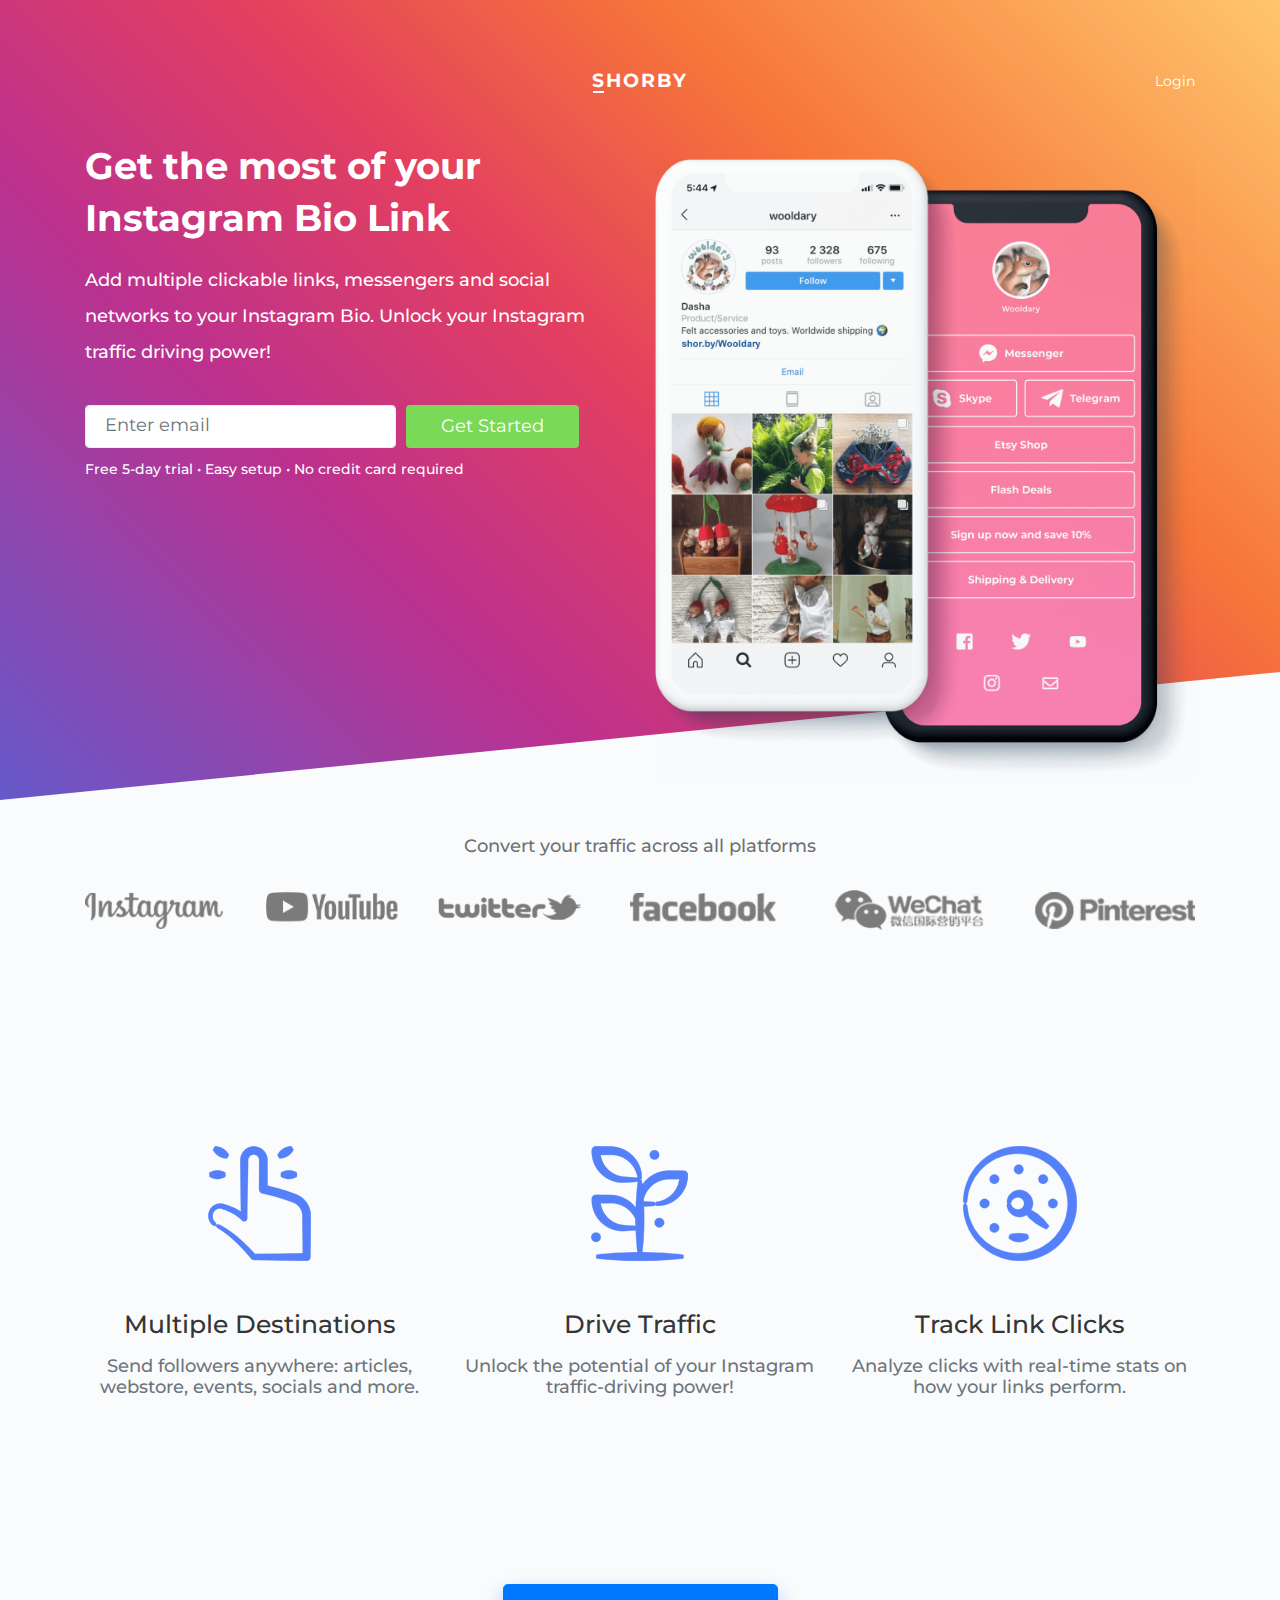
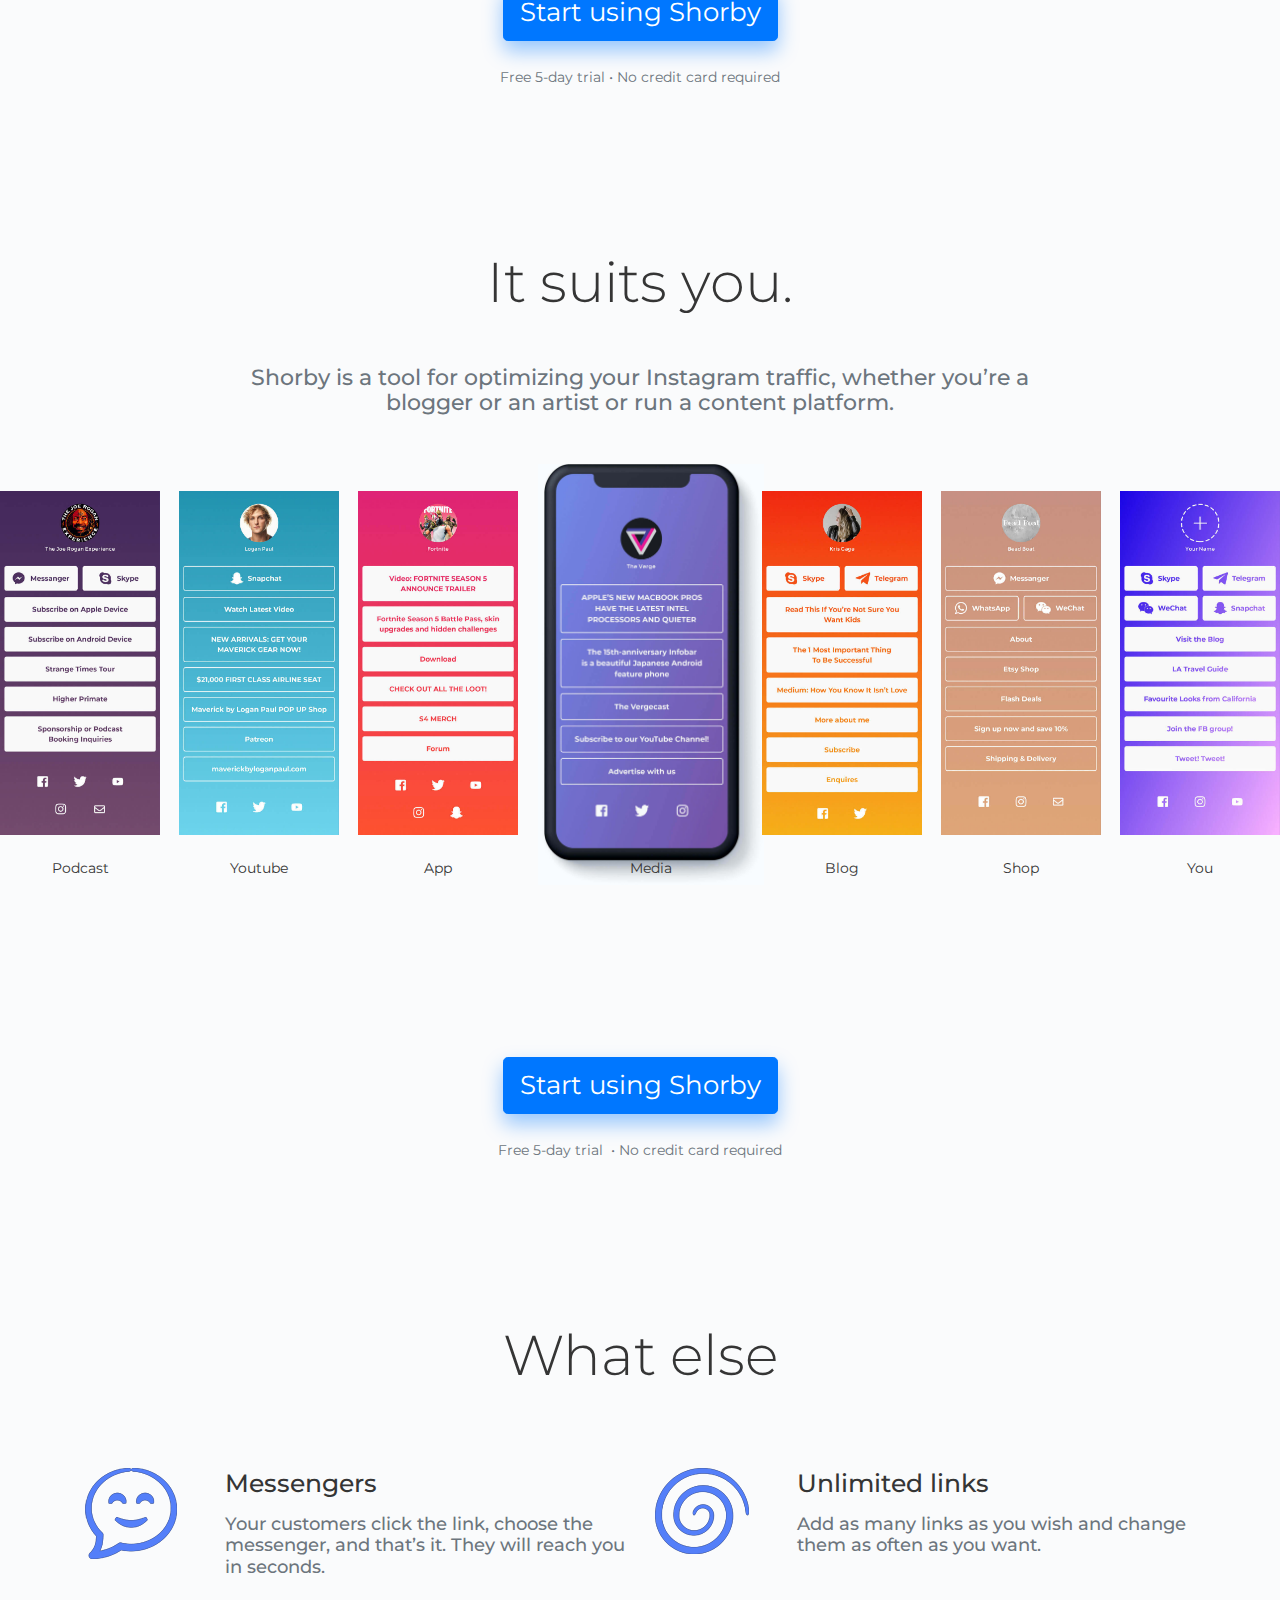
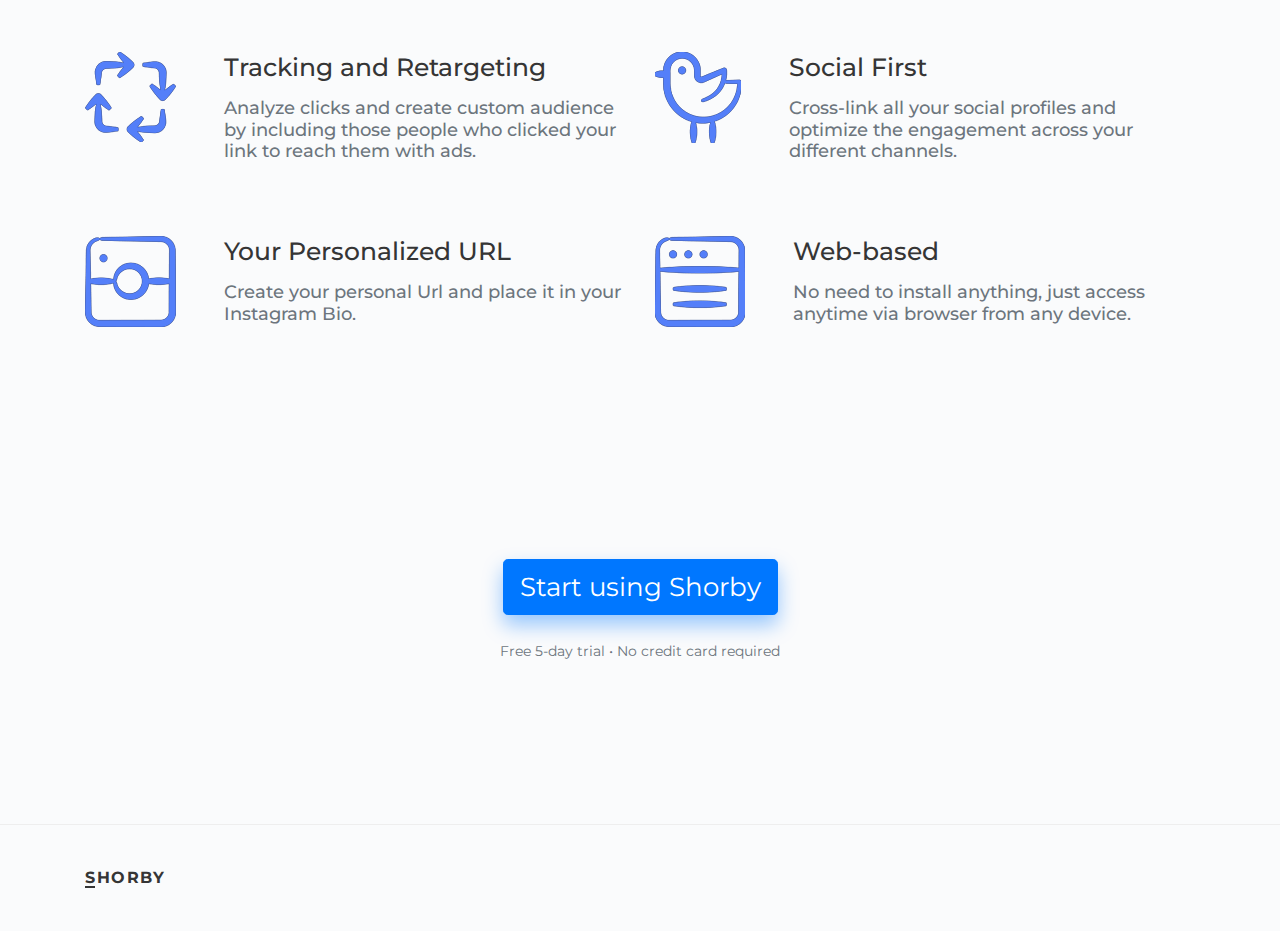
==== commit ad43baa4: "Update index.html" ====
--- a/instagram/index.html
+++ b/instagram/index.html
@@ -244,12 +244,6 @@
 
       <footer><div class="container d-flex flex-column flex-sm-row align-items-center justify-content-between">
         <div><span class="shorby-logo animated black">SHORBY<span></div>
-        <nav class="d-flex flex-column  flex-sm-row text-center text-sm-left">
-          <a href="https://intercom.help/shorby/affiliate-program/earn-up-to-300-from-each-referral/shorby-affiliate-program" target="_blank">$Affiliate</a>
-          <a href="https://intercom.help/shorby" target="_blank">FAQ</a>
-          <a data-toggle="modal" data-target="#pricing">Pricing</a>
-          <a href="/terms">Privacy & Terms</a>
-        </nav>
       </div></footer>
 
       <script>
